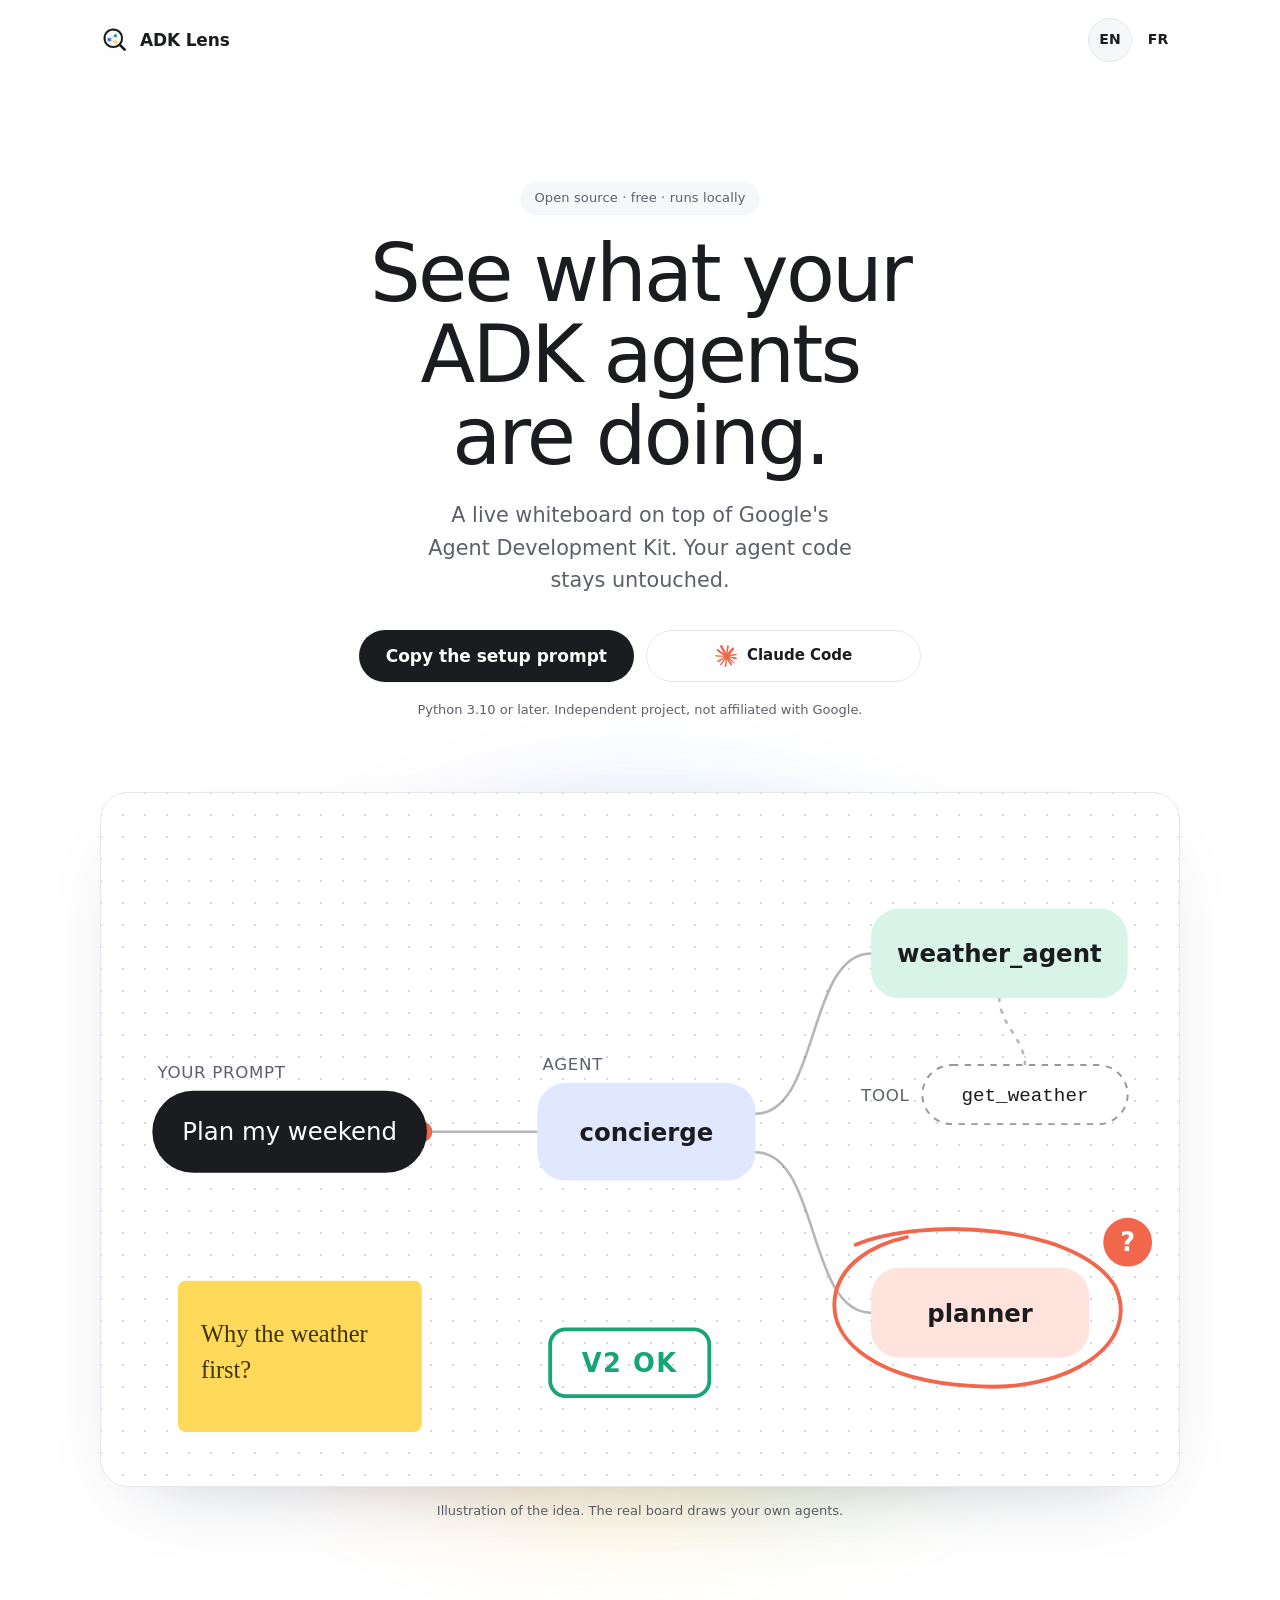
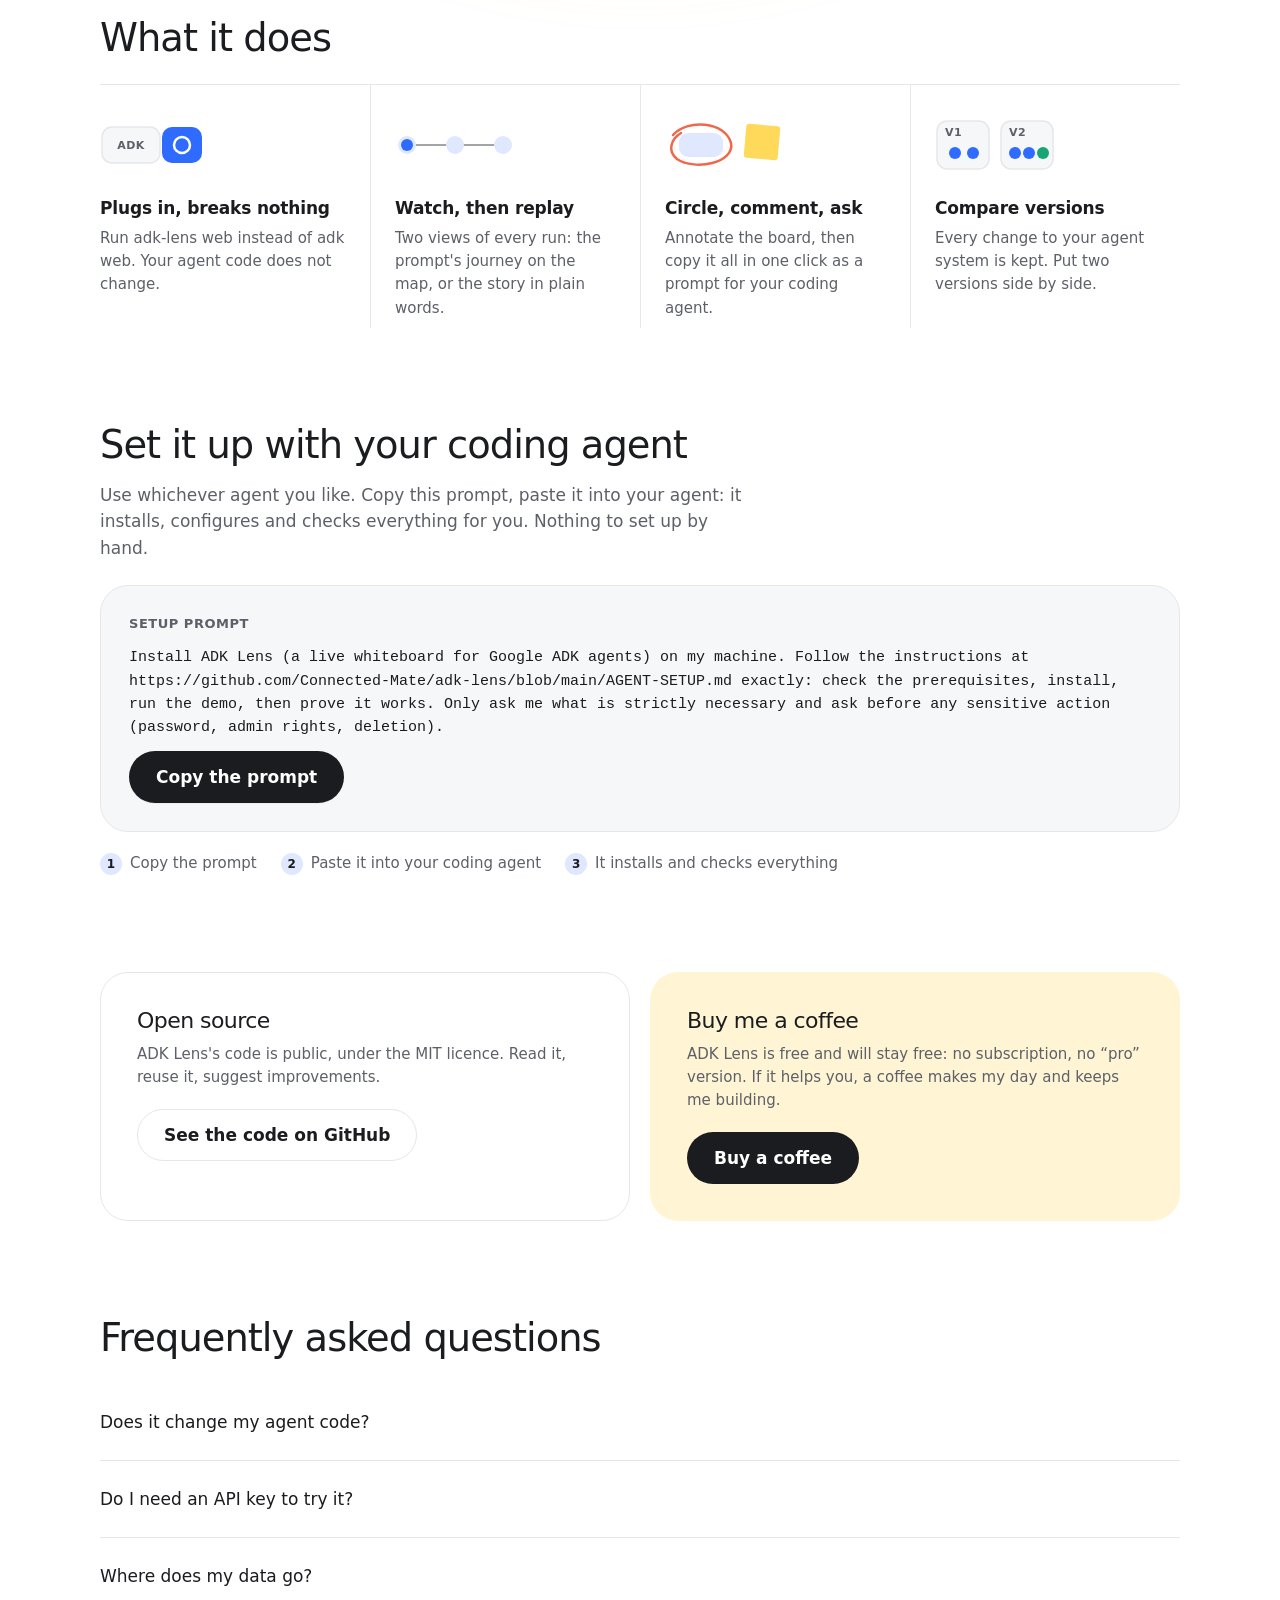
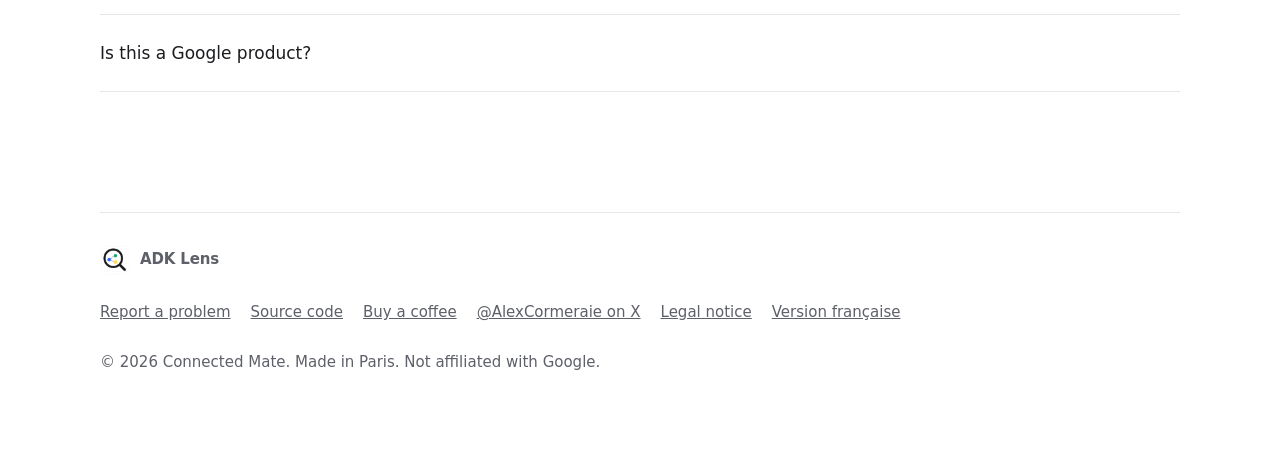
==== docs/index.html @ df06738f "Add public site (EN + FR), agent setup guide and ads kit Co-Authored-By: Claude Fable 5.2 <noreply@a" ====
<!DOCTYPE html>
<html lang="en" class="no-js">
<head>
<meta charset="utf-8">
<meta name="viewport" content="width=device-width, initial-scale=1, viewport-fit=cover">
<title>ADK Lens — A live whiteboard for your ADK agents</title>
<meta name="description" content="ADK Lens shows a live map of your ADK agents, replays every run and turns your board notes into a prompt. Open source, runs locally.">
<meta name="color-scheme" content="light dark">
<link rel="canonical" href="https://connected-mate.github.io/adk-lens/">
<link rel="alternate" hreflang="fr" href="https://connected-mate.github.io/adk-lens/fr/">
<link rel="alternate" hreflang="en" href="https://connected-mate.github.io/adk-lens/">
<link rel="alternate" hreflang="x-default" href="https://connected-mate.github.io/adk-lens/">
<link rel="icon" href="assets/favicon-32.png" sizes="32x32" type="image/png">
<link rel="icon" href="assets/icon-192.png" sizes="192x192" type="image/png">
<link rel="apple-touch-icon" href="assets/apple-touch-icon.png">
<link rel="manifest" href="site.webmanifest">
<meta property="og:type" content="website">
<meta property="og:site_name" content="ADK Lens">
<meta property="og:locale" content="en_US">
<meta property="og:locale:alternate" content="fr_FR">
<meta property="og:url" content="https://connected-mate.github.io/adk-lens/">
<meta property="og:title" content="ADK Lens — A live whiteboard for your ADK agents">
<meta property="og:description" content="ADK Lens shows a live map of your ADK agents, replays every run and turns your board notes into a prompt. Open source, runs locally.">
<meta property="og:image" content="https://connected-mate.github.io/adk-lens/assets/og.jpg">
<meta property="og:image:width" content="1200">
<meta property="og:image:height" content="630">
<meta property="og:image:alt" content="ADK Lens: a live whiteboard for your ADK agents">
<meta name="twitter:card" content="summary_large_image">
<meta name="twitter:title" content="ADK Lens — A live whiteboard for your ADK agents">
<meta name="twitter:description" content="ADK Lens shows a live map of your ADK agents, replays every run and turns your board notes into a prompt. Open source, runs locally.">
<meta name="twitter:image" content="https://connected-mate.github.io/adk-lens/assets/og.jpg">
<link rel="stylesheet" href="style.css">
<link rel="stylesheet" href="lens.css">
<style>@media (prefers-color-scheme: light){:root{--accent:#2f6bff;--accent-ink:#ffffff;--bg:#ffffff;--ink:#1b1c1f}}@media (prefers-color-scheme: dark){:root{--bg:#101216;--ink:#eceef2}}</style>
<script>
document.documentElement.classList.replace('no-js', 'js');
try {
  var pick = localStorage.getItem('adk-lens-lang');
  if (!pick && !/^en/i.test(navigator.language || '')) { pick = 'fr'; localStorage.setItem('adk-lens-lang', pick); }
  if (pick === 'fr') location.replace('fr/' + location.search + location.hash);
} catch (e) {}
</script>
<script type="application/ld+json">
{
  "@context": "https://schema.org",
  "@type": "SoftwareApplication",
  "name": "ADK Lens",
  "applicationCategory": "DeveloperApplication",
  "operatingSystem": "Python 3.10 or later. Independent project, not affiliated with Google.",
  "description": "ADK Lens shows a live map of your ADK agents, replays every run and turns your board notes into a prompt. Open source, runs locally.",
  "url": "https://connected-mate.github.io/adk-lens/",
  "image": "https://connected-mate.github.io/adk-lens/assets/og.jpg",
  "inLanguage": [
    "fr",
    "en"
  ],
  "isAccessibleForFree": true,
  "publisher": {
    "@type": "Organization",
    "name": "Connected Mate",
    "url": "https://connectedmate.com"
  },
  "author": {
    "@type": "Person",
    "name": "Alexandre Cormeraie",
    "url": "https://cormeraie.fr"
  },
  "offers": {
    "@type": "Offer",
    "price": "0",
    "priceCurrency": "EUR"
  },
  "license": "https://spdx.org/licenses/MIT.html",
  "codeRepository": "https://github.com/Connected-Mate/adk-lens"
}
</script>
</head>
<body>
<a class="skip" href="#content">Skip to content</a>
<header class="wrap top">
  <a class="mark" href="./" aria-label="ADK Lens, home"><img src="assets/icon-192.png" alt="" width="30" height="30"><span>ADK Lens</span></a>
  <nav class="langs" aria-label="Language">
    <span aria-current="true">EN</span>
    <a href="fr/" data-lang="fr" data-lang-key="adk-lens-lang" hreflang="fr" lang="fr" aria-label="Version française">FR</a>
  </nav>
</header>
<main id="content">
<section class="wrap hero" aria-labelledby="title">
  <p class="badge">Open source · free · runs locally</p>
  <h1 class="display" id="title">See what your ADK agents are doing.</h1>
  <p class="lede">A live whiteboard on top of Google&#x27;s Agent Development Kit. Your agent code stays untouched.</p>
  <div class="cta"><button class="btn btn--go btn--lg" type="button" data-copy="Install ADK Lens (a live whiteboard for Google ADK agents) on my machine. Follow the instructions at https://github.com/Connected-Mate/adk-lens/blob/main/AGENT-SETUP.md exactly: check the prerequisites, install, run the demo, then prove it works. Only ask me what is strictly necessary and ask before any sensitive action (password, admin rights, deletion)." data-copied="Prompt copied — paste it into your agent">Copy the setup prompt</button><div class="rot"><div class="rot__list" aria-hidden="true"><span class="rot__item"><svg viewBox="0 0 24 24" width="22" height="22" fill="currentColor" aria-hidden="true" focusable="false"><path d="m4.7144 15.9555 4.7174-2.6471.079-.2307-.079-.1275h-.2307l-.7893-.0486-2.6956-.0729-2.3375-.0971-2.2646-.1214-.5707-.1215-.5343-.7042.0546-.3522.4797-.3218.686.0608 1.5179.1032 2.2767.1578 1.6514.0972 2.4468.255h.3886l.0546-.1579-.1336-.0971-.1032-.0972L6.973 9.8356l-2.55-1.6879-1.3356-.9714-.7225-.4918-.3643-.4614-.1578-1.0078.6557-.7225.8803.0607.2246.0607.8925.686 1.9064 1.4754 2.4893 1.8336.3643.3035.1457-.1032.0182-.0728-.164-.2733-1.3539-2.4467-1.445-2.4893-.6435-1.032-.17-.6194c-.0607-.255-.1032-.4674-.1032-.7285L6.287.1335 6.6997 0l.9957.1336.419.3642.6192 1.4147 1.0018 2.2282 1.5543 3.0296.4553.8985.2429.8318.091.255h.1579v-.1457l.1275-1.706.2368-2.0947.2307-2.6957.0789-.7589.3764-.9107.7468-.4918.5828.2793.4797.686-.0668.4433-.2853 1.8517-.5586 2.9021-.3643 1.9429h.2125l.2429-.2429.9835-1.3053 1.6514-2.0643.7286-.8196.85-.9046.5464-.4311h1.0321l.759 1.1293-.34 1.1657-1.0625 1.3478-.8804 1.1414-1.2628 1.7-.7893 1.36.0729.1093.1882-.0183 2.8535-.607 1.5421-.2794 1.8396-.3157.8318.3886.091.3946-.3278.8075-1.967.4857-2.3072.4614-3.4364.8136-.0425.0304.0486.0607 1.5482.1457.6618.0364h1.621l3.0175.2247.7892.522.4736.6376-.079.4857-1.2142.6193-1.6393-.3886-3.825-.9107-1.3113-.3279h-.1822v.1093l1.0929 1.0686 2.0035 1.8092 2.5075 2.3314.1275.5768-.3218.4554-.34-.0486-2.2039-1.6575-.85-.7468-1.9246-1.621h-.1275v.17l.4432.6496 2.3436 3.5214.1214 1.0807-.17.3521-.6071.2125-.6679-.1214-1.3721-1.9246L14.38 17.959l-1.1414-1.9428-.1397.079-.674 7.2552-.3156.3703-.7286.2793-.6071-.4614-.3218-.7468.3218-1.4753.3886-1.9246.3157-1.53.2853-1.9004.17-.6314-.0121-.0425-.1397.0182-1.4328 1.9672-2.1796 2.9446-1.7243 1.8456-.4128.164-.7164-.3704.0667-.6618.4008-.5889 2.386-3.0357 1.4389-1.882.929-1.0868-.0062-.1579h-.0546l-6.3385 4.1164-1.1293.1457-.4857-.4554.0608-.7467.2307-.2429 1.9064-1.3114Z"/></svg>Claude Code</span><span class="rot__item"><svg viewBox="0 0 24 24" width="22" height="22" fill="currentColor" aria-hidden="true" focusable="false"><path d="M22.2819 9.8211a5.9847 5.9847 0 0 0-.5157-4.9108 6.0462 6.0462 0 0 0-6.5098-2.9A6.0651 6.0651 0 0 0 4.9807 4.1818a5.9847 5.9847 0 0 0-3.9977 2.9 6.0462 6.0462 0 0 0 .7427 7.0966 5.98 5.98 0 0 0 .511 4.9107 6.051 6.051 0 0 0 6.5146 2.9001A5.9847 5.9847 0 0 0 13.2599 24a6.0557 6.0557 0 0 0 5.7718-4.2058 5.9894 5.9894 0 0 0 3.9977-2.9001 6.0557 6.0557 0 0 0-.7475-7.0729zm-9.022 12.6081a4.4755 4.4755 0 0 1-2.8764-1.0408l.1419-.0804 4.7783-2.7582a.7948.7948 0 0 0 .3927-.6813v-6.7369l2.02 1.1686a.071.071 0 0 1 .038.052v5.5826a4.504 4.504 0 0 1-4.4945 4.4944zm-9.6607-4.1254a4.4708 4.4708 0 0 1-.5346-3.0137l.142.0852 4.783 2.7582a.7712.7712 0 0 0 .7806 0l5.8428-3.3685v2.3324a.0804.0804 0 0 1-.0332.0615L9.74 19.9502a4.4992 4.4992 0 0 1-6.1408-1.6464zM2.3408 7.8956a4.485 4.485 0 0 1 2.3655-1.9728V11.6a.7664.7664 0 0 0 .3879.6765l5.8144 3.3543-2.0201 1.1685a.0757.0757 0 0 1-.071 0l-4.8303-2.7865A4.504 4.504 0 0 1 2.3408 7.872zm16.5963 3.8558L13.1038 8.364 15.1192 7.2a.0757.0757 0 0 1 .071 0l4.8303 2.7913a4.4944 4.4944 0 0 1-.6765 8.1042v-5.6772a.79.79 0 0 0-.407-.667zm2.0107-3.0231l-.142-.0852-4.7735-2.7818a.7759.7759 0 0 0-.7854 0L9.409 9.2297V6.8974a.0662.0662 0 0 1 .0284-.0615l4.8303-2.7866a4.4992 4.4992 0 0 1 6.6802 4.66zM8.3065 12.863l-2.02-1.1638a.0804.0804 0 0 1-.038-.0567V6.0742a4.4992 4.4992 0 0 1 7.3757-3.4537l-.142.0805L8.704 5.459a.7948.7948 0 0 0-.3927.6813zm1.0976-2.3654l2.602-1.4998 2.6069 1.4998v2.9994l-2.5974 1.4997-2.6067-1.4997Z"/></svg>Codex</span><span class="rot__item"><svg viewBox="0 0 24 24" width="22" height="22" fill="currentColor" aria-hidden="true" focusable="false"><path d="M11.04 19.32Q12 21.51 12 24q0-2.49.93-4.68.96-2.19 2.58-3.81t3.81-2.55Q21.51 12 24 12q-2.49 0-4.68-.93a12.3 12.3 0 0 1-3.81-2.58 12.3 12.3 0 0 1-2.58-3.81Q12 2.49 12 0q0 2.49-.96 4.68-.93 2.19-2.55 3.81a12.3 12.3 0 0 1-3.81 2.58Q2.49 12 0 12q2.49 0 4.68.96 2.19.93 3.81 2.55t2.55 3.81"/></svg>Antigravity · Gemini CLI</span><span class="rot__item"><span class="rot__mono">C</span>Cursor</span><span class="rot__item"><svg viewBox="0 0 24 24" width="22" height="22" fill="currentColor" aria-hidden="true" focusable="false"><path d="M23.922 16.997C23.061 18.492 18.063 22.02 12 22.02 5.937 22.02.939 18.492.078 16.997A.641.641 0 0 1 0 16.741v-2.869a.883.883 0 0 1 .053-.22c.372-.935 1.347-2.292 2.605-2.656.167-.429.414-1.055.644-1.517a10.098 10.098 0 0 1-.052-1.086c0-1.331.282-2.499 1.132-3.368.397-.406.89-.717 1.474-.952C7.255 2.937 9.248 1.98 11.978 1.98c2.731 0 4.767.957 6.166 2.093.584.235 1.077.546 1.474.952.85.869 1.132 2.037 1.132 3.368 0 .368-.014.733-.052 1.086.23.462.477 1.088.644 1.517 1.258.364 2.233 1.721 2.605 2.656a.841.841 0 0 1 .053.22v2.869a.641.641 0 0 1-.078.256Zm-11.75-5.992h-.344a4.359 4.359 0 0 1-.355.508c-.77.947-1.918 1.492-3.508 1.492-1.725 0-2.989-.359-3.782-1.259a2.137 2.137 0 0 1-.085-.104L4 11.746v6.585c1.435.779 4.514 2.179 8 2.179 3.486 0 6.565-1.4 8-2.179v-6.585l-.098-.104s-.033.045-.085.104c-.793.9-2.057 1.259-3.782 1.259-1.59 0-2.738-.545-3.508-1.492a4.359 4.359 0 0 1-.355-.508Zm2.328 3.25c.549 0 1 .451 1 1v2c0 .549-.451 1-1 1-.549 0-1-.451-1-1v-2c0-.549.451-1 1-1Zm-5 0c.549 0 1 .451 1 1v2c0 .549-.451 1-1 1-.549 0-1-.451-1-1v-2c0-.549.451-1 1-1Zm3.313-6.185c.136 1.057.403 1.913.878 2.497.442.544 1.134.938 2.344.938 1.573 0 2.292-.337 2.657-.751.384-.435.558-1.15.558-2.361 0-1.14-.243-1.847-.705-2.319-.477-.488-1.319-.862-2.824-1.025-1.487-.161-2.192.138-2.533.529-.269.307-.437.808-.438 1.578v.021c0 .265.021.562.063.893Zm-1.626 0c.042-.331.063-.628.063-.894v-.02c-.001-.77-.169-1.271-.438-1.578-.341-.391-1.046-.69-2.533-.529-1.505.163-2.347.537-2.824 1.025-.462.472-.705 1.179-.705 2.319 0 1.211.175 1.926.558 2.361.365.414 1.084.751 2.657.751 1.21 0 1.902-.394 2.344-.938.475-.584.742-1.44.878-2.497Z"/></svg>GitHub Copilot</span><span class="rot__item"><svg viewBox="0 0 24 24" width="22" height="22" fill="currentColor" aria-hidden="true" focusable="false"><path d="M23.55 5.067c-1.2038-.002-2.1806.973-2.1806 2.1765v4.8676c0 .972-.8035 1.7594-1.7597 1.7594-.568 0-1.1352-.286-1.4718-.7659l-4.9713-7.1003c-.4125-.5896-1.0837-.941-1.8103-.941-1.1334 0-2.1533.9635-2.1533 2.153v4.8957c0 .972-.7969 1.7594-1.7596 1.7594-.57 0-1.1363-.286-1.4728-.7658L.4076 5.1598C.2822 4.9798 0 5.0688 0 5.2882v4.2452c0 .2147.0656.4228.1884.599l5.4748 7.8183c.3234.462.8006.8052 1.3509.9298 1.3771.313 2.6446-.747 2.6446-2.0977v-4.893c0-.972.7875-1.7593 1.7596-1.7593h.003a1.798 1.798 0 0 1 1.4718.7658l4.9723 7.0994c.4135.5905 1.05.941 1.8093.941 1.1587 0 2.1515-.9645 2.1515-2.153v-4.8948c0-.972.7875-1.7594 1.7596-1.7594h.194a.22.22 0 0 0 .2204-.2202v-4.622a.22.22 0 0 0-.2203-.2203Z"/></svg>Windsurf</span><span class="rot__item"><span class="rot__mono">+</span>any agent</span><span class="rot__item rot__item--dup"><svg viewBox="0 0 24 24" width="22" height="22" fill="currentColor" aria-hidden="true" focusable="false"><path d="m4.7144 15.9555 4.7174-2.6471.079-.2307-.079-.1275h-.2307l-.7893-.0486-2.6956-.0729-2.3375-.0971-2.2646-.1214-.5707-.1215-.5343-.7042.0546-.3522.4797-.3218.686.0608 1.5179.1032 2.2767.1578 1.6514.0972 2.4468.255h.3886l.0546-.1579-.1336-.0971-.1032-.0972L6.973 9.8356l-2.55-1.6879-1.3356-.9714-.7225-.4918-.3643-.4614-.1578-1.0078.6557-.7225.8803.0607.2246.0607.8925.686 1.9064 1.4754 2.4893 1.8336.3643.3035.1457-.1032.0182-.0728-.164-.2733-1.3539-2.4467-1.445-2.4893-.6435-1.032-.17-.6194c-.0607-.255-.1032-.4674-.1032-.7285L6.287.1335 6.6997 0l.9957.1336.419.3642.6192 1.4147 1.0018 2.2282 1.5543 3.0296.4553.8985.2429.8318.091.255h.1579v-.1457l.1275-1.706.2368-2.0947.2307-2.6957.0789-.7589.3764-.9107.7468-.4918.5828.2793.4797.686-.0668.4433-.2853 1.8517-.5586 2.9021-.3643 1.9429h.2125l.2429-.2429.9835-1.3053 1.6514-2.0643.7286-.8196.85-.9046.5464-.4311h1.0321l.759 1.1293-.34 1.1657-1.0625 1.3478-.8804 1.1414-1.2628 1.7-.7893 1.36.0729.1093.1882-.0183 2.8535-.607 1.5421-.2794 1.8396-.3157.8318.3886.091.3946-.3278.8075-1.967.4857-2.3072.4614-3.4364.8136-.0425.0304.0486.0607 1.5482.1457.6618.0364h1.621l3.0175.2247.7892.522.4736.6376-.079.4857-1.2142.6193-1.6393-.3886-3.825-.9107-1.3113-.3279h-.1822v.1093l1.0929 1.0686 2.0035 1.8092 2.5075 2.3314.1275.5768-.3218.4554-.34-.0486-2.2039-1.6575-.85-.7468-1.9246-1.621h-.1275v.17l.4432.6496 2.3436 3.5214.1214 1.0807-.17.3521-.6071.2125-.6679-.1214-1.3721-1.9246L14.38 17.959l-1.1414-1.9428-.1397.079-.674 7.2552-.3156.3703-.7286.2793-.6071-.4614-.3218-.7468.3218-1.4753.3886-1.9246.3157-1.53.2853-1.9004.17-.6314-.0121-.0425-.1397.0182-1.4328 1.9672-2.1796 2.9446-1.7243 1.8456-.4128.164-.7164-.3704.0667-.6618.4008-.5889 2.386-3.0357 1.4389-1.882.929-1.0868-.0062-.1579h-.0546l-6.3385 4.1164-1.1293.1457-.4857-.4554.0608-.7467.2307-.2429 1.9064-1.3114Z"/></svg>Claude Code</span></div><span class="sr-only">Works with Claude Code, Codex, Antigravity and Gemini CLI, Cursor, GitHub Copilot, Windsurf, or any coding agent.</span></div></div>
  <p class="fine">Python 3.10 or later. Independent project, not affiliated with Google.</p>
  <p class="fine" data-download-note hidden></p>
  <figure class="board"><div class="board__frame"><svg viewBox="0 0 840 540" role="img" aria-label="Illustration: a whiteboard where a prompt travels from one agent to the next, with a sticky note, a circled agent and a version stamp.">
  <path class="b-line" d="M250 264 L340 264"/>
  <path class="b-line" d="M510 250 C560 250 550 125 600 125"/>
  <path class="b-line" d="M510 280 C560 280 550 405 600 405"/>
  <path class="b-line" d="M700 160 C700 180 720 192 720 212" stroke-dasharray="2 7"/>
  <circle class="b-dot b-dot--a" r="8"/>
  <circle class="b-dot b-dot--b" r="8"/>
  <text class="b-sub" x="44" y="222">YOUR PROMPT</text>
  <g class="b-node b-prompt"><rect x="40" y="232" width="214" height="64" rx="32"/><text x="147" y="270" text-anchor="middle">Plan my weekend</text></g>
  <text class="b-sub" x="344" y="216">AGENT</text>
  <g class="b-node b-blue"><rect x="340" y="226" width="170" height="76" rx="22"/><rect class="b-ring b-ring--1" x="334" y="220" width="182" height="88" rx="27"/><text x="425" y="271" text-anchor="middle">concierge</text></g>
  <g class="b-node b-green"><rect x="600" y="90" width="200" height="70" rx="22"/><rect class="b-ring b-ring--2" x="594" y="84" width="212" height="82" rx="27"/><text x="700" y="132" text-anchor="middle">weather_agent</text></g>
  <g class="b-node b-tool"><rect x="640" y="212" width="160" height="46" rx="23"/><text x="720" y="240" text-anchor="middle">get_weather</text></g>
  <text class="b-sub" x="630" y="240" text-anchor="end">TOOL</text>
  <g class="b-node b-coral"><rect x="600" y="370" width="170" height="70" rx="22"/><rect class="b-ring b-ring--3" x="594" y="364" width="182" height="82" rx="27"/><text x="685" y="412" text-anchor="middle">planner</text></g>
  <path class="b-circle" d="M588 352 C640 330 760 336 790 384 C812 430 752 468 678 462 C610 458 566 430 572 392 C576 368 600 352 628 346"/>
  <g class="b-q"><circle cx="800" cy="350" r="19"/><text x="800" y="357" text-anchor="middle">?</text></g>
  <g class="b-sticky"><rect x="60" y="380" width="190" height="118" rx="6"/><text x="78" y="428">Why the weather</text><text x="78" y="456">first?</text></g>
  <g class="b-stamp"><rect x="350" y="418" width="124" height="52" rx="12"/><text x="412" y="451" text-anchor="middle">V2 OK</text></g>
</svg></div><figcaption>Illustration of the idea. The real board draws your own agents.</figcaption></figure>
</section>
<section class="wrap section" id="features" data-reveal aria-labelledby="features-title">
  <h2 class="h2" id="features-title">What it does</h2>
  <ul class="features" role="list">
    <li class="feature"><svg viewBox="0 0 120 64" aria-hidden="true"><rect class="m-paper" x="2" y="14" width="58" height="36" rx="10"/><text class="m-txt" x="31" y="36" text-anchor="middle">ADK</text><g class="m-plug"><rect class="m-blue" x="62" y="14" width="40" height="36" rx="10"/><circle cx="82" cy="32" r="8" fill="none" stroke="#fff" stroke-width="2.5"/></g></svg><h3>Plugs in, breaks nothing</h3><p>Run adk-lens web instead of adk web. Your agent code does not change.</p></li>
    <li class="feature"><svg viewBox="0 0 120 64" aria-hidden="true"><path class="m-stroke" d="M12 32 H108"/><circle class="m-soft" cx="12" cy="32" r="9"/><circle class="m-soft" cx="60" cy="32" r="9"/><circle class="m-soft" cx="108" cy="32" r="9"/><circle class="m-blue m-run" cx="12" cy="32" r="6"/></svg><h3>Watch, then replay</h3><p>Two views of every run: the prompt&#x27;s journey on the map, or the story in plain words.</p></li>
    <li class="feature"><svg viewBox="0 0 120 64" aria-hidden="true"><rect class="m-soft" x="14" y="20" width="44" height="24" rx="9"/><path class="m-draw" d="M8 22 C22 6 60 8 66 30 C70 50 30 58 12 46 C2 38 6 26 16 20"/><rect class="m-yellow" x="80" y="12" width="34" height="34" rx="3" transform="rotate(5 97 29)"/></svg><h3>Circle, comment, ask</h3><p>Annotate the board, then copy it all in one click as a prompt for your coding agent.</p></li>
    <li class="feature"><svg viewBox="0 0 120 64" aria-hidden="true"><rect class="m-paper" x="2" y="8" width="52" height="48" rx="10"/><rect class="m-paper" x="66" y="8" width="52" height="48" rx="10"/><text class="m-txt" x="10" y="23">V1</text><text class="m-txt" x="74" y="23">V2</text><circle class="m-blue" cx="20" cy="40" r="6"/><circle class="m-blue" cx="38" cy="40" r="6"/><circle class="m-blue" cx="80" cy="40" r="6"/><circle class="m-blue" cx="94" cy="40" r="6"/><circle class="m-green m-blink" cx="108" cy="40" r="6"/></svg><h3>Compare versions</h3><p>Every change to your agent system is kept. Put two versions side by side.</p></li>
  </ul>
</section>
<section class="wrap section" id="shots" data-shots hidden aria-labelledby="shots-title">
  <h2 class="h2" id="shots-title">The real thing</h2>
  <div class="shots">
    <figure class="shot" data-shot="assets/shot-map.png" data-alt="ADK Lens screenshot: the map of agents and tools." hidden><figcaption>The map of your agents and tools.</figcaption></figure>
    <figure class="shot" data-shot="assets/shot-linear.png" data-alt="ADK Lens screenshot: the Linear view of a run." hidden><figcaption>A run, told in plain words.</figcaption></figure>
    <figure class="shot" data-shot="assets/shot-notes.png" data-alt="ADK Lens screenshot: notes on the board." hidden><figcaption>Your notes, ready to copy as a prompt.</figcaption></figure>
  </div>
</section>
<section class="wrap section agent-setup" id="agent" aria-labelledby="agent-title" data-reveal>
  <h2 class="h2" id="agent-title">Set it up with your coding agent</h2>
  <p class="section__lede">Use whichever agent you like. Copy this prompt, paste it into your agent: it installs, configures and checks everything for you. Nothing to set up by hand.</p>
  <ul class="agents" role="list"><li class="agent"><svg viewBox="0 0 24 24" width="22" height="22" fill="currentColor" aria-hidden="true" focusable="false"><path d="m4.7144 15.9555 4.7174-2.6471.079-.2307-.079-.1275h-.2307l-.7893-.0486-2.6956-.0729-2.3375-.0971-2.2646-.1214-.5707-.1215-.5343-.7042.0546-.3522.4797-.3218.686.0608 1.5179.1032 2.2767.1578 1.6514.0972 2.4468.255h.3886l.0546-.1579-.1336-.0971-.1032-.0972L6.973 9.8356l-2.55-1.6879-1.3356-.9714-.7225-.4918-.3643-.4614-.1578-1.0078.6557-.7225.8803.0607.2246.0607.8925.686 1.9064 1.4754 2.4893 1.8336.3643.3035.1457-.1032.0182-.0728-.164-.2733-1.3539-2.4467-1.445-2.4893-.6435-1.032-.17-.6194c-.0607-.255-.1032-.4674-.1032-.7285L6.287.1335 6.6997 0l.9957.1336.419.3642.6192 1.4147 1.0018 2.2282 1.5543 3.0296.4553.8985.2429.8318.091.255h.1579v-.1457l.1275-1.706.2368-2.0947.2307-2.6957.0789-.7589.3764-.9107.7468-.4918.5828.2793.4797.686-.0668.4433-.2853 1.8517-.5586 2.9021-.3643 1.9429h.2125l.2429-.2429.9835-1.3053 1.6514-2.0643.7286-.8196.85-.9046.5464-.4311h1.0321l.759 1.1293-.34 1.1657-1.0625 1.3478-.8804 1.1414-1.2628 1.7-.7893 1.36.0729.1093.1882-.0183 2.8535-.607 1.5421-.2794 1.8396-.3157.8318.3886.091.3946-.3278.8075-1.967.4857-2.3072.4614-3.4364.8136-.0425.0304.0486.0607 1.5482.1457.6618.0364h1.621l3.0175.2247.7892.522.4736.6376-.079.4857-1.2142.6193-1.6393-.3886-3.825-.9107-1.3113-.3279h-.1822v.1093l1.0929 1.0686 2.0035 1.8092 2.5075 2.3314.1275.5768-.3218.4554-.34-.0486-2.2039-1.6575-.85-.7468-1.9246-1.621h-.1275v.17l.4432.6496 2.3436 3.5214.1214 1.0807-.17.3521-.6071.2125-.6679-.1214-1.3721-1.9246L14.38 17.959l-1.1414-1.9428-.1397.079-.674 7.2552-.3156.3703-.7286.2793-.6071-.4614-.3218-.7468.3218-1.4753.3886-1.9246.3157-1.53.2853-1.9004.17-.6314-.0121-.0425-.1397.0182-1.4328 1.9672-2.1796 2.9446-1.7243 1.8456-.4128.164-.7164-.3704.0667-.6618.4008-.5889 2.386-3.0357 1.4389-1.882.929-1.0868-.0062-.1579h-.0546l-6.3385 4.1164-1.1293.1457-.4857-.4554.0608-.7467.2307-.2429 1.9064-1.3114Z"/></svg><span>Claude Code</span></li><li class="agent"><svg viewBox="0 0 24 24" width="22" height="22" fill="currentColor" aria-hidden="true" focusable="false"><path d="M22.2819 9.8211a5.9847 5.9847 0 0 0-.5157-4.9108 6.0462 6.0462 0 0 0-6.5098-2.9A6.0651 6.0651 0 0 0 4.9807 4.1818a5.9847 5.9847 0 0 0-3.9977 2.9 6.0462 6.0462 0 0 0 .7427 7.0966 5.98 5.98 0 0 0 .511 4.9107 6.051 6.051 0 0 0 6.5146 2.9001A5.9847 5.9847 0 0 0 13.2599 24a6.0557 6.0557 0 0 0 5.7718-4.2058 5.9894 5.9894 0 0 0 3.9977-2.9001 6.0557 6.0557 0 0 0-.7475-7.0729zm-9.022 12.6081a4.4755 4.4755 0 0 1-2.8764-1.0408l.1419-.0804 4.7783-2.7582a.7948.7948 0 0 0 .3927-.6813v-6.7369l2.02 1.1686a.071.071 0 0 1 .038.052v5.5826a4.504 4.504 0 0 1-4.4945 4.4944zm-9.6607-4.1254a4.4708 4.4708 0 0 1-.5346-3.0137l.142.0852 4.783 2.7582a.7712.7712 0 0 0 .7806 0l5.8428-3.3685v2.3324a.0804.0804 0 0 1-.0332.0615L9.74 19.9502a4.4992 4.4992 0 0 1-6.1408-1.6464zM2.3408 7.8956a4.485 4.485 0 0 1 2.3655-1.9728V11.6a.7664.7664 0 0 0 .3879.6765l5.8144 3.3543-2.0201 1.1685a.0757.0757 0 0 1-.071 0l-4.8303-2.7865A4.504 4.504 0 0 1 2.3408 7.872zm16.5963 3.8558L13.1038 8.364 15.1192 7.2a.0757.0757 0 0 1 .071 0l4.8303 2.7913a4.4944 4.4944 0 0 1-.6765 8.1042v-5.6772a.79.79 0 0 0-.407-.667zm2.0107-3.0231l-.142-.0852-4.7735-2.7818a.7759.7759 0 0 0-.7854 0L9.409 9.2297V6.8974a.0662.0662 0 0 1 .0284-.0615l4.8303-2.7866a4.4992 4.4992 0 0 1 6.6802 4.66zM8.3065 12.863l-2.02-1.1638a.0804.0804 0 0 1-.038-.0567V6.0742a4.4992 4.4992 0 0 1 7.3757-3.4537l-.142.0805L8.704 5.459a.7948.7948 0 0 0-.3927.6813zm1.0976-2.3654l2.602-1.4998 2.6069 1.4998v2.9994l-2.5974 1.4997-2.6067-1.4997Z"/></svg><span>Codex</span></li><li class="agent"><span class="agent__mono" aria-hidden="true">C</span><span>Cursor</span></li><li class="agent"><svg viewBox="0 0 24 24" width="22" height="22" fill="currentColor" aria-hidden="true" focusable="false"><path d="M11.04 19.32Q12 21.51 12 24q0-2.49.93-4.68.96-2.19 2.58-3.81t3.81-2.55Q21.51 12 24 12q-2.49 0-4.68-.93a12.3 12.3 0 0 1-3.81-2.58 12.3 12.3 0 0 1-2.58-3.81Q12 2.49 12 0q0 2.49-.96 4.68-.93 2.19-2.55 3.81a12.3 12.3 0 0 1-3.81 2.58Q2.49 12 0 12q2.49 0 4.68.96 2.19.93 3.81 2.55t2.55 3.81"/></svg><span>Gemini CLI</span></li><li class="agent"><svg viewBox="0 0 24 24" width="22" height="22" fill="currentColor" aria-hidden="true" focusable="false"><path d="M23.922 16.997C23.061 18.492 18.063 22.02 12 22.02 5.937 22.02.939 18.492.078 16.997A.641.641 0 0 1 0 16.741v-2.869a.883.883 0 0 1 .053-.22c.372-.935 1.347-2.292 2.605-2.656.167-.429.414-1.055.644-1.517a10.098 10.098 0 0 1-.052-1.086c0-1.331.282-2.499 1.132-3.368.397-.406.89-.717 1.474-.952C7.255 2.937 9.248 1.98 11.978 1.98c2.731 0 4.767.957 6.166 2.093.584.235 1.077.546 1.474.952.85.869 1.132 2.037 1.132 3.368 0 .368-.014.733-.052 1.086.23.462.477 1.088.644 1.517 1.258.364 2.233 1.721 2.605 2.656a.841.841 0 0 1 .053.22v2.869a.641.641 0 0 1-.078.256Zm-11.75-5.992h-.344a4.359 4.359 0 0 1-.355.508c-.77.947-1.918 1.492-3.508 1.492-1.725 0-2.989-.359-3.782-1.259a2.137 2.137 0 0 1-.085-.104L4 11.746v6.585c1.435.779 4.514 2.179 8 2.179 3.486 0 6.565-1.4 8-2.179v-6.585l-.098-.104s-.033.045-.085.104c-.793.9-2.057 1.259-3.782 1.259-1.59 0-2.738-.545-3.508-1.492a4.359 4.359 0 0 1-.355-.508Zm2.328 3.25c.549 0 1 .451 1 1v2c0 .549-.451 1-1 1-.549 0-1-.451-1-1v-2c0-.549.451-1 1-1Zm-5 0c.549 0 1 .451 1 1v2c0 .549-.451 1-1 1-.549 0-1-.451-1-1v-2c0-.549.451-1 1-1Zm3.313-6.185c.136 1.057.403 1.913.878 2.497.442.544 1.134.938 2.344.938 1.573 0 2.292-.337 2.657-.751.384-.435.558-1.15.558-2.361 0-1.14-.243-1.847-.705-2.319-.477-.488-1.319-.862-2.824-1.025-1.487-.161-2.192.138-2.533.529-.269.307-.437.808-.438 1.578v.021c0 .265.021.562.063.893Zm-1.626 0c.042-.331.063-.628.063-.894v-.02c-.001-.77-.169-1.271-.438-1.578-.341-.391-1.046-.69-2.533-.529-1.505.163-2.347.537-2.824 1.025-.462.472-.705 1.179-.705 2.319 0 1.211.175 1.926.558 2.361.365.414 1.084.751 2.657.751 1.21 0 1.902-.394 2.344-.938.475-.584.742-1.44.878-2.497Z"/></svg><span>GitHub Copilot</span></li><li class="agent"><svg viewBox="0 0 24 24" width="22" height="22" fill="currentColor" aria-hidden="true" focusable="false"><path d="M23.55 5.067c-1.2038-.002-2.1806.973-2.1806 2.1765v4.8676c0 .972-.8035 1.7594-1.7597 1.7594-.568 0-1.1352-.286-1.4718-.7659l-4.9713-7.1003c-.4125-.5896-1.0837-.941-1.8103-.941-1.1334 0-2.1533.9635-2.1533 2.153v4.8957c0 .972-.7969 1.7594-1.7596 1.7594-.57 0-1.1363-.286-1.4728-.7658L.4076 5.1598C.2822 4.9798 0 5.0688 0 5.2882v4.2452c0 .2147.0656.4228.1884.599l5.4748 7.8183c.3234.462.8006.8052 1.3509.9298 1.3771.313 2.6446-.747 2.6446-2.0977v-4.893c0-.972.7875-1.7593 1.7596-1.7593h.003a1.798 1.798 0 0 1 1.4718.7658l4.9723 7.0994c.4135.5905 1.05.941 1.8093.941 1.1587 0 2.1515-.9645 2.1515-2.153v-4.8948c0-.972.7875-1.7594 1.7596-1.7594h.194a.22.22 0 0 0 .2204-.2202v-4.622a.22.22 0 0 0-.2203-.2203Z"/></svg><span>Windsurf</span></li><li class="agent agent--any"><span>or any agent</span></li></ul>
  <div class="prompt">
    <p class="prompt__label" id="prompt-label">Setup prompt</p>
    <pre class="prompt__box" aria-labelledby="prompt-label" tabindex="0"><code>Install ADK Lens (a live whiteboard for Google ADK agents) on my machine. Follow the instructions at https://github.com/Connected-Mate/adk-lens/blob/main/AGENT-SETUP.md exactly: check the prerequisites, install, run the demo, then prove it works. Only ask me what is strictly necessary and ask before any sensitive action (password, admin rights, deletion).</code></pre>
    <button class="btn btn--go btn--lg" type="button" data-copy="Install ADK Lens (a live whiteboard for Google ADK agents) on my machine. Follow the instructions at https://github.com/Connected-Mate/adk-lens/blob/main/AGENT-SETUP.md exactly: check the prerequisites, install, run the demo, then prove it works. Only ask me what is strictly necessary and ask before any sensitive action (password, admin rights, deletion)." data-copied="Prompt copied — paste it into your agent">Copy the prompt</button>
  </div>
  <ol class="agent-steps"><li>Copy the prompt</li><li>Paste it into your coding agent</li><li>It installs and checks everything</li></ol>
</section>
<div class="wrap duo">
<section class="wrap section panel" id="source" aria-labelledby="source-title">
  <h2 class="h2" id="source-title">Open source</h2>
  <p>ADK Lens's code is public, under the MIT licence. Read it, reuse it, suggest improvements.</p>
  <a class="btn btn--ghost btn--lg" href="https://github.com/Connected-Mate/adk-lens" rel="noopener">See the code on GitHub</a>
</section>
<section class="wrap section coffee" data-reveal id="coffee" aria-labelledby="coffee-title">
  <div class="coffee__panel">
    <svg class="coffee__icon" viewBox="0 0 24 24" width="40" height="40" fill="none" stroke="currentColor" stroke-width="1.8" stroke-linecap="round" stroke-linejoin="round" aria-hidden="true"><path d="M4 9h12v5a5 5 0 0 1-5 5H9a5 5 0 0 1-5-5V9Z"/><path d="M16 11h1.5a2.5 2.5 0 0 1 0 5H16"/><path d="M8 3c0 1.5 1 1.5 1 3M12 3c0 1.5 1 1.5 1 3"/></svg>
    <div>
      <h2 class="h2" id="coffee-title">Buy me a coffee</h2>
      <p>ADK Lens is free and will stay free: no subscription, no “pro” version. If it helps you, a coffee makes my day and keeps me building.</p>
      <a class="btn btn--paper btn--lg" href="https://revolut.me/alexcormeraie" rel="noopener" data-coffee>Buy a coffee</a>
    </div>
  </div>
</section>
</div>
<section class="wrap section" id="faq" data-reveal aria-labelledby="faq-title">
  <h2 class="h2" id="faq-title">Frequently asked questions</h2>
    <details class="qa"><summary>Does it change my agent code?</summary><p>No. ADK Lens sits on top of ADK. Remove it with adk-lens off, then pip uninstall adk-lens.</p></details>
    <details class="qa"><summary>Do I need an API key to try it?</summary><p>No. adk-lens demo runs with a fake model, no key needed.</p></details>
    <details class="qa"><summary>Where does my data go?</summary><p>Nowhere: the board runs on your machine, at 127.0.0.1:4790. This site has no cookies and no trackers.</p></details>
    <details class="qa"><summary>Is this a Google product?</summary><p>No. It is an independent project under the MIT licence. “ADK” only names the tool it works with.</p></details>
</section>
</main>
<footer class="wrap foot">
  <a class="mark" href="./"><img src="assets/icon-192.png" alt="" width="30" height="30" loading="lazy"><span>ADK Lens</span></a>
  <nav aria-label="Useful links"><a href="https://github.com/Connected-Mate/adk-lens/issues">Report a problem</a><a href="https://github.com/Connected-Mate/adk-lens" rel="noopener">Source code</a><a href="https://revolut.me/alexcormeraie" rel="noopener">Buy a coffee</a><a href="https://x.com/AlexCormeraie" rel="noopener">@AlexCormeraie on X</a><a href="https://connectedmate.com/en/legal/">Legal notice</a><a href="fr/" data-lang="fr" data-lang-key="adk-lens-lang" hreflang="fr" lang="fr">Version française</a></nav>
  <p>© 2026 Connected Mate. Made in Paris. Not affiliated with Google.</p>
</footer>
<nav class="capsule" aria-label="Quick navigation">
  <a href="#features">Features</a>
  <a href="#faq">Questions</a>
  <a class="btn btn--go" href="#agent">Set up</a>
</nav>
<script src="site.js" defer></script>
<script src="lens.js" defer></script>
</body>
</html>
---- docs/style.css ----
/* Connected Mate project site — skeleton styles.
   Tokens are overridden per project by the <style> block generated from project.json "theme".
   Restyle freely after /impeccable + /design-tokens; keep the accessibility rules at the bottom. */

:root {
  --bg: #fbfaf7;
  --ink: #16161a;
  --muted: #5c5b58;
  --line: #e4e1da;
  --card: #ffffff;
  --accent: #1b2b5e;
  --accent-ink: #ffffff;
  --paper: #f3eee3;
  --radius: 18px;
  --wrap: 1120px;
  --font: ui-rounded, "SF Pro Rounded", system-ui, -apple-system, "Segoe UI", Roboto, sans-serif;
  --font-display: ui-serif, "New York", Georgia, "Times New Roman", serif;
  color-scheme: light dark;
}
@media (prefers-color-scheme: dark) {
  :root {
    --bg: #0f1220;
    --ink: #eef0f6;
    --muted: #a7abb8;
    --line: #262b3d;
    --card: #161a2b;
    --accent: #cfeefc;
    --accent-ink: #0f1220;
    --paper: #1d2236;
  }
}

*, *::before, *::after { box-sizing: border-box; }
html { -webkit-text-size-adjust: 100%; scroll-behavior: smooth; }
body {
  margin: 0;
  background: var(--bg);
  color: var(--ink);
  font: 400 1.0625rem/1.6 var(--font);
  text-rendering: optimizeLegibility;
  overflow-wrap: break-word;
}
img, video { max-width: 100%; height: auto; display: block; }
a { color: inherit; }

.wrap { width: min(var(--wrap), 100% - 32px); margin-inline: auto; }
.skip { position: absolute; left: 16px; top: -60px; padding: 10px 14px; background: var(--ink); color: var(--bg); border-radius: 10px; z-index: 20; }
.skip:focus { top: 12px; }
.sr-only { position: absolute; width: 1px; height: 1px; overflow: hidden; clip: rect(0 0 0 0); white-space: nowrap; }

/* header */
.top { display: flex; align-items: center; justify-content: space-between; gap: 16px; padding-block: 20px; }
.mark { display: inline-flex; align-items: center; gap: 10px; font-weight: 650; text-decoration: none; }
.mark img { border-radius: 8px; }
.langs { display: flex; gap: 4px; font-size: .875rem; font-weight: 600; }
.langs > * { padding: 6px 10px; border-radius: 999px; text-decoration: none; min-width: 44px; min-height: 44px; display: inline-grid; place-items: center; }
.langs [aria-current] { background: var(--ink); color: var(--bg); }
.langs a:hover { background: var(--line); }

/* hero */
.hero { padding-block: clamp(32px, 7vw, 88px) 24px; text-align: center; }
.badge { display: inline-block; margin: 0 0 18px; padding: 6px 14px; border: 1px solid var(--line); border-radius: 999px; font-size: .875rem; color: var(--muted); }
.display { font-family: var(--font-display); font-weight: 600; font-size: clamp(2.2rem, 6.4vw, 4.4rem); line-height: 1.04; letter-spacing: -.02em; margin: 0 auto 18px; max-width: 16ch; text-wrap: balance; }
.lede { font-size: clamp(1.05rem, 2.2vw, 1.3rem); color: var(--muted); max-width: 46ch; margin: 0 auto 28px; text-wrap: pretty; }
.cta { display: flex; flex-wrap: wrap; justify-content: center; gap: 12px; }
.fine { font-size: .875rem; color: var(--muted); margin: 14px 0 0; }
.hero__visual { margin: clamp(32px, 6vw, 64px) auto 0; border-radius: calc(var(--radius) + 6px); overflow: hidden; box-shadow: 0 30px 80px -30px rgb(0 0 0 / .35); border: 1px solid var(--line); }
.hero__visual img { width: 100%; }

/* buttons */
.btn { display: inline-flex; align-items: center; justify-content: center; gap: 8px; min-height: 44px; padding: 10px 20px; border-radius: 999px; font: 600 1rem/1.2 var(--font); text-decoration: none; border: 1px solid transparent; cursor: pointer; transition: transform .16s cubic-bezier(.23, 1, .32, 1), background-color .2s; }
.btn:active { transform: scale(.97); }
.btn--lg { min-height: 52px; padding: 14px 26px; font-size: 1.0625rem; }
.btn--go { background: var(--accent); color: var(--accent-ink); }
.btn--ghost { border-color: var(--line); background: transparent; color: var(--ink); }
.btn--paper { background: var(--ink); color: var(--bg); }
.btn.is-soon { background: var(--line); color: var(--ink); }

/* sections */
.section { padding-block: clamp(48px, 8vw, 96px) 0; }
.h2 { font-family: var(--font-display); font-weight: 600; font-size: clamp(1.7rem, 3.6vw, 2.5rem); line-height: 1.1; letter-spacing: -.015em; margin: 0 0 24px; text-wrap: balance; }
.features { list-style: none; padding: 0; margin: 0; display: grid; gap: 28px 32px; grid-template-columns: repeat(auto-fit, minmax(240px, 1fr)); }
.feature h3 { margin: 0 0 6px; font-size: 1.125rem; }
.feature p { margin: 0; color: var(--muted); }
.shots { display: grid; gap: 20px; grid-template-columns: repeat(auto-fit, minmax(min(100%, 420px), 1fr)); }
.shot { margin: 0; }
.shot img { border-radius: var(--radius); border: 1px solid var(--line); }
.shot figcaption { margin-top: 10px; font-size: .9375rem; color: var(--muted); }
.video__frame { border-radius: var(--radius); overflow: hidden; border: 1px solid var(--line); }
.video__frame video { width: 100%; }
.video__text { margin-top: 14px; color: var(--muted); }
.steps { counter-reset: s; list-style: none; padding: 0; margin: 0; display: grid; gap: 14px; grid-template-columns: repeat(auto-fit, minmax(200px, 1fr)); }
.steps li { counter-increment: s; padding: 18px 20px; border: 1px solid var(--line); border-radius: var(--radius); font-weight: 600; }
.steps li::before { content: counter(s); display: grid; place-items: center; width: 30px; height: 30px; margin-bottom: 10px; border-radius: 50%; background: var(--accent); color: var(--accent-ink); font-size: .875rem; }
.panel p { max-width: 60ch; color: var(--muted); margin: 0 0 20px; }
.coffee__panel { display: flex; gap: 20px; align-items: flex-start; padding: clamp(24px, 4vw, 40px); border-radius: calc(var(--radius) + 6px); background: var(--paper); }
.coffee__panel p { margin: 0 0 20px; max-width: 56ch; }
.coffee__icon { flex: none; }
.qa { border-bottom: 1px solid var(--line); padding-block: 16px; }
.qa summary { cursor: pointer; font-weight: 600; min-height: 44px; display: flex; align-items: center; }
.qa p { margin: 8px 0 0; color: var(--muted); max-width: 70ch; }
.cmd { display: flex; flex-wrap: wrap; align-items: center; justify-content: center; gap: 10px; }
.cmd code { padding: 12px 16px; border-radius: 12px; background: var(--paper); font: .9375rem/1.4 ui-monospace, "SF Mono", Menlo, monospace; overflow-x: auto; max-width: 100%; }

/* footer */
.foot { margin-top: clamp(64px, 10vw, 120px); padding-block: 32px 96px; border-top: 1px solid var(--line); display: grid; gap: 16px; font-size: .9375rem; color: var(--muted); }
.foot nav { display: flex; flex-wrap: wrap; gap: 6px 20px; }
.foot nav a { min-height: 44px; display: inline-flex; align-items: center; }
.foot p { margin: 0; }

/* quick nav */
.capsule { position: fixed; left: 50%; bottom: max(16px, env(safe-area-inset-bottom)); transform: translate(-50%, 140%); display: flex; align-items: center; gap: 6px; padding: 6px 6px 6px 16px; border-radius: 999px; background: var(--card); border: 1px solid var(--line); box-shadow: 0 12px 40px -12px rgb(0 0 0 / .3); transition: transform .35s cubic-bezier(.23, 1, .32, 1); z-index: 10; font-size: .9375rem; }
.capsule.is-on { transform: translate(-50%, 0); }
.capsule > a:not(.btn) { padding: 8px 10px; text-decoration: none; min-height: 44px; display: inline-flex; align-items: center; }
.capsule .btn svg { display: none; }
.capsule .btn { white-space: nowrap; }
@media (max-width: 420px) { .capsule > a:not(.btn):first-child { display: none; } }

.notfound { padding-block: 18vh; text-align: center; }

/* agent-first setup */
.section__lede { color: var(--muted); max-width: 60ch; margin: -8px 0 24px; font-size: 1.0625rem; }
.agents { list-style: none; padding: 0; margin: 0 0 24px; display: flex; flex-wrap: wrap; gap: 10px; }
.agent { display: inline-flex; align-items: center; gap: 8px; padding: 8px 14px 8px 10px; border: 1px solid var(--line); border-radius: 999px; background: var(--card); font-weight: 600; font-size: .9375rem; transition: transform .2s cubic-bezier(.23, 1, .32, 1), border-color .2s; }
.agent:hover { transform: translateY(-2px); border-color: var(--accent); }
.agent--any { color: var(--muted); font-weight: 500; border-style: dashed; padding-left: 14px; }
.agent__mono { display: inline-grid; place-items: center; width: 22px; height: 22px; border-radius: 6px; background: var(--ink); color: var(--bg); font-size: .75rem; }
.prompt { display: grid; gap: 12px; justify-items: start; padding: clamp(18px, 3vw, 28px); border-radius: calc(var(--radius) + 6px); background: var(--paper); }
.prompt__label { margin: 0; font-size: .8125rem; font-weight: 600; letter-spacing: .04em; text-transform: uppercase; color: var(--muted); }
.prompt__box { margin: 0; width: 100%; white-space: pre-wrap; padding: 16px 18px; border-radius: 14px; background: var(--card); border: 1px solid var(--line); font: .9375rem/1.55 ui-monospace, "SF Mono", Menlo, monospace; max-height: 14em; overflow: auto; }
.agent-steps { list-style: none; counter-reset: a; padding: 0; margin: 20px 0 0; display: flex; flex-wrap: wrap; gap: 8px 24px; color: var(--muted); font-size: .9375rem; }
.agent-steps li { counter-increment: a; display: inline-flex; align-items: center; gap: 8px; }
.agent-steps li::before { content: counter(a); display: inline-grid; place-items: center; width: 22px; height: 22px; border-radius: 50%; background: var(--accent); color: var(--accent-ink); font-size: .75rem; font-weight: 700; }

/* motion — entrance + scroll reveal (all disabled by prefers-reduced-motion below) */
@keyframes rise { from { opacity: 0; transform: translateY(18px); } to { opacity: 1; transform: none; } }
.js .hero > * { animation: rise .7s cubic-bezier(.23, 1, .32, 1) both; }
.js .hero > :nth-child(2) { animation-delay: .06s; }
.js .hero > :nth-child(3) { animation-delay: .12s; }
.js .hero > :nth-child(4) { animation-delay: .18s; }
.js .hero > :nth-child(n+5) { animation-delay: .26s; }
.will-reveal { opacity: 0; transform: translateY(24px); transition: opacity .8s cubic-bezier(.23, 1, .32, 1), transform .8s cubic-bezier(.23, 1, .32, 1); }
.will-reveal.is-in { opacity: 1; transform: none; }

/* accessibility */
:focus-visible { outline: 3px solid var(--accent); outline-offset: 3px; border-radius: 6px; }
@media (prefers-reduced-motion: reduce) {
  html { scroll-behavior: auto; }
  *, *::before, *::after { transition-duration: .01ms !important; animation-duration: .01ms !important; animation-iteration-count: 1 !important; }
}
@media (forced-colors: active) { .btn { border: 1px solid ButtonText; } }
@media print { .capsule, .skip { display: none; } .will-reveal { opacity: 1; transform: none; } }
---- docs/lens.css ----
/* ADK Lens site: a calm white shell with a few whiteboard objects.
   Loaded after style.css (house skeleton). Original design. */

:root {
  --bg: #ffffff;
  --ink: #1b1c1f;
  --muted: #5d6068;
  --line: #e6e7eb;
  --card: #ffffff;
  --paper: #f6f7f9;
  --accent: #2f6bff;
  --accent-ink: #ffffff;
  --blue: #2f6bff;
  --blue-soft: #dfe8ff;
  --green: #17a673;
  --green-soft: #d8f3e7;
  --yellow: #ffd95a;
  --yellow-ink: #3d3200;
  --coral: #f2664b;
  --coral-soft: #ffe3dc;
  --dot: #d5d8de;
  --radius: 22px;
  --wrap: 1080px;
  --font: "Google Sans Text", "Google Sans", ui-sans-serif, system-ui, -apple-system, "Segoe UI", Roboto, "Helvetica Neue", Arial, sans-serif;
  --font-display: "Google Sans", ui-sans-serif, system-ui, -apple-system, "Segoe UI", Roboto, "Helvetica Neue", Arial, sans-serif;
  --hand: "Bradley Hand", "Segoe Print", "Comic Sans MS", "Chalkboard SE", cursive;
  --ease: cubic-bezier(.23, 1, .32, 1);
}
@media (prefers-color-scheme: dark) {
  :root {
    --bg: #101216;
    --ink: #eceef2;
    --muted: #a3a8b3;
    --line: #262a33;
    --card: #161920;
    --paper: #171a21;
    --accent: #8fb0ff;
    --accent-ink: #0b1020;
    --blue: #7fa5ff;
    --blue-soft: #1c2a52;
    --green: #4fd3a1;
    --green-soft: #133a2d;
    --yellow: #ffd95a;
    --coral: #ff8a72;
    --coral-soft: #4a221b;
    --dot: #2b303a;
  }
}

html, body { overflow-x: clip; }
body { font-size: 1.0625rem; line-height: 1.55; }

/* header */
.top { padding-block: 18px; }
.mark { font-weight: 600; letter-spacing: -.01em; }
.langs [aria-current] { background: var(--paper); color: var(--ink); border: 1px solid var(--line); }

/* hero */
.hero { padding-block: clamp(40px, 8vw, 104px) 0; }
.badge { border: 0; background: var(--paper); color: var(--muted); font-size: .8125rem; letter-spacing: .01em; }
.display { font-weight: 500; font-size: clamp(2.5rem, 7vw, 5rem); line-height: 1.02; letter-spacing: -.035em; max-width: 13ch; margin-bottom: 22px; }
.lede { max-width: 40ch; margin-bottom: 34px; }
.h2 { font-weight: 500; letter-spacing: -.025em; font-size: clamp(1.7rem, 3.4vw, 2.4rem); }
.cta { align-items: center; gap: 12px; }
.fine { font-size: .8125rem; margin-top: 18px; }

/* buttons: one calm black pill */
.btn { transition: transform .18s var(--ease), background-color .18s ease, box-shadow .25s var(--ease), border-color .18s ease; }
.btn--go { background: var(--ink); color: var(--bg); box-shadow: 0 1px 0 rgb(0 0 0 / .04); }
.btn--paper { background: var(--ink); color: var(--bg); }
@media (hover: hover) and (pointer: fine) {
  .btn--go:hover, .btn--paper:hover { transform: translateY(-2px); box-shadow: 0 14px 30px -14px color-mix(in srgb, var(--blue) 70%, transparent); }
  .btn--ghost:hover { border-color: var(--ink); }
}
.btn:active { transform: scale(.97); }

/* rotating coding agents, next to the button */
.rot { display: inline-flex; align-items: flex-start; justify-content: center; height: 52px; min-width: 15.5rem; padding: 0 20px; border: 1px solid var(--line); border-radius: 999px; background: var(--card); overflow: hidden; }
.rot__list { display: flex; flex-direction: column; animation: rot 16s var(--ease) infinite; }
.rot__item { display: flex; align-items: center; justify-content: center; gap: 10px; height: 50px; flex: none; font-weight: 600; font-size: .9375rem; white-space: nowrap; }
.rot__item svg { flex: none; }
.rot__mono { display: inline-grid; place-items: center; width: 22px; height: 22px; border-radius: 7px; background: var(--ink); color: var(--bg); font-size: .75rem; font-weight: 700; }
.rot__item:nth-child(7n+1) svg { color: var(--coral); }
.rot__item:nth-child(7n+3) svg { color: var(--blue); }
.rot__item:nth-child(7n+6) svg { color: var(--green); }
@keyframes rot {
  0%, 11.5% { transform: translateY(0); }
  14.29%, 25.8% { transform: translateY(-50px); }
  28.57%, 40.1% { transform: translateY(-100px); }
  42.86%, 54.4% { transform: translateY(-150px); }
  57.14%, 68.6% { transform: translateY(-200px); }
  71.43%, 82.9% { transform: translateY(-250px); }
  85.71%, 97.2% { transform: translateY(-300px); }
  100% { transform: translateY(-350px); }
}

/* the board (illustration) */
.board { position: relative; margin: clamp(40px, 6vw, 72px) auto 0; }
.board::before { content: ""; position: absolute; inset: 6% 10% 2%; z-index: -1; border-radius: 50%; filter: blur(60px); opacity: .38;
  background: conic-gradient(from 0deg, var(--blue), var(--green), var(--yellow), var(--coral), var(--blue)); animation: aura 18s linear infinite; }
@keyframes aura { to { transform: rotate(360deg); } }
.board__frame { contain: paint; border: 1px solid var(--line); border-radius: 28px; overflow: hidden; background-color: var(--card);
  background-image: radial-gradient(var(--dot) 1.2px, transparent 1.3px); background-size: 22px 22px; background-position: 11px 11px;
  box-shadow: 0 30px 80px -50px rgb(20 30 60 / .35); }
.board svg { display: block; width: 100%; height: auto; }
.board figcaption { margin-top: 14px; font-size: .8125rem; color: var(--muted); text-align: center; }

.b-line { fill: none; stroke: var(--ink); stroke-opacity: .32; stroke-width: 2; stroke-linecap: round; }
.b-node rect { stroke-width: 0; }
.b-node text, .b-label { font: 600 19px var(--font); fill: var(--ink); }
.b-sub { font: 500 13px var(--font); fill: var(--muted); letter-spacing: .04em; }
.b-blue rect { fill: var(--blue-soft); } .b-blue .b-ring { stroke: var(--blue); }
.b-green rect { fill: var(--green-soft); } .b-green .b-ring { stroke: var(--green); }
.b-coral rect { fill: var(--coral-soft); } .b-coral .b-ring { stroke: var(--coral); }
.b-prompt rect { fill: var(--ink); } .b-prompt text { fill: var(--bg); font-weight: 500; }
.b-tool rect { fill: var(--card); stroke: var(--ink); stroke-opacity: .45; stroke-width: 1.5; stroke-dasharray: 5 5; }
.b-tool text { font: 500 15px ui-monospace, "SF Mono", Menlo, monospace; }
.b-ring { fill: none; stroke-width: 2.5; opacity: 0; animation: ring 6s ease-out infinite; }
.b-ring--2 { animation-delay: 2.2s; } .b-ring--3 { animation-delay: 3.6s; } .b-ring--1 { animation-delay: .9s; }
@keyframes ring { 0%, 100% { opacity: 0; } 4% { opacity: 1; } 22% { opacity: 0; } }

.b-dot { fill: var(--blue); offset-rotate: 0deg; animation: travel 6s cubic-bezier(.45, .05, .35, 1) infinite; }
.b-dot--a { offset-path: path("M250 264 L340 264 L510 250 C560 250 550 125 600 125 L700 125 L700 160 C700 180 720 192 720 212"); }
.b-dot--b { offset-path: path("M250 264 L340 264 L510 280 C560 280 550 405 600 405"); fill: var(--coral); animation-delay: 3s; }
@keyframes travel { 0% { offset-distance: 0%; opacity: 0; } 6% { opacity: 1; } 78% { opacity: 1; } 90%, 100% { offset-distance: 100%; opacity: 0; } }
@supports not (offset-path: path("M0 0 L1 1")) { .b-dot { display: none; } }

.b-sticky { transform-box: fill-box; transform-origin: 50% 0; animation: sway 7s ease-in-out infinite; }
.b-sticky rect { fill: var(--yellow); }
.b-sticky text { font: 400 19px var(--hand); fill: var(--yellow-ink, #3d3200); }
@keyframes sway { 0%, 100% { transform: rotate(-4deg); } 50% { transform: rotate(-1.5deg) translateY(-3px); } }
.b-circle { fill: none; stroke: var(--coral); stroke-width: 3; stroke-linecap: round; stroke-dasharray: 720; animation: draw 6s var(--ease) infinite; }
@keyframes draw { 0% { stroke-dashoffset: 720; } 35%, 88% { stroke-dashoffset: 0; opacity: 1; } 100% { stroke-dashoffset: 0; opacity: 0; } }
.b-q { transform-box: fill-box; transform-origin: center; animation: bob 3s ease-in-out infinite; }
.b-q circle { fill: var(--coral); } .b-q text { font: 700 20px var(--font); fill: #fff; }
@keyframes bob { 0%, 100% { transform: translateY(0); } 50% { transform: translateY(-6px); } }
.b-stamp { transform-box: fill-box; transform-origin: center; animation: stamp 6s var(--ease) infinite; }
.b-stamp rect { fill: none; stroke: var(--green); stroke-width: 3; }
.b-stamp text { font: 800 20px var(--font); fill: var(--green); letter-spacing: .06em; }
@keyframes stamp { 0%, 55% { transform: rotate(-8deg) scale(1); } 60% { transform: rotate(-8deg) scale(1.18); } 66%, 100% { transform: rotate(-8deg) scale(1); } }

/* what it does: four quiet cards */
.features { grid-template-columns: repeat(4, 1fr); gap: 0; border-top: 1px solid var(--line); }
.feature { padding: 28px 24px 8px 0; }
.feature + .feature { padding-left: 24px; border-left: 1px solid var(--line); }
.feature h3 { font-weight: 600; font-size: 1.0625rem; letter-spacing: -.01em; margin: 18px 0 6px; }
.feature p { font-size: .9375rem; }
.feature svg { display: block; width: 120px; height: 64px; overflow: visible; }
@media (max-width: 860px) {
  .features { grid-template-columns: 1fr 1fr; }
  .feature, .feature + .feature { padding: 24px 16px 20px 0; border-left: 0; }
}
@media (max-width: 480px) { .features { grid-template-columns: 1fr; } }
.m-stroke { fill: none; stroke: var(--ink); stroke-opacity: .4; stroke-width: 2; stroke-linecap: round; }
.m-blue { fill: var(--blue); } .m-green { fill: var(--green); } .m-coral { fill: var(--coral); } .m-yellow { fill: var(--yellow); }
.m-soft { fill: var(--blue-soft); } .m-paper { fill: var(--paper); stroke: var(--line); stroke-width: 1.5; }
.m-txt { font: 700 11px var(--font); fill: var(--muted); letter-spacing: .04em; }
.m-plug { animation: plug 4s var(--ease) infinite; }
@keyframes plug { 0%, 15% { transform: translateX(22px); } 40%, 85% { transform: translateX(0); } 100% { transform: translateX(22px); } }
.m-run { animation: run 4s ease-in-out infinite; }
@keyframes run { 0%, 8% { transform: translateX(0); } 55%, 65% { transform: translateX(96px); } 92%, 100% { transform: translateX(0); } }
.m-draw { fill: none; stroke: var(--coral); stroke-width: 2.5; stroke-linecap: round; stroke-dasharray: 170; animation: mdraw 4s var(--ease) infinite; }
@keyframes mdraw { 0% { stroke-dashoffset: 170; } 45%, 90% { stroke-dashoffset: 0; opacity: 1; } 100% { stroke-dashoffset: 0; opacity: 0; } }
.m-blink { animation: blink 3s ease-in-out infinite; transform-box: fill-box; transform-origin: center; }
@keyframes blink { 0%, 30% { transform: scale(0); } 45%, 85% { transform: scale(1); } 100% { transform: scale(0); } }

/* real screenshots (filled in when the files exist) */
.shots { grid-template-columns: 1fr; gap: 40px; }
.shot img { width: 100%; border-radius: 20px; box-shadow: 0 30px 80px -50px rgb(20 30 60 / .35); }
.shot figcaption { text-align: center; }

/* agent setup: prompt on a sticky-like sheet */
.agent-setup .agents { display: none; }
.prompt { background: var(--paper); border: 1px solid var(--line); }
.prompt__box { border: 0; background: transparent; padding: 0; font-size: .9375rem; max-height: none; }
.agent-steps li::before { background: var(--blue-soft); color: var(--ink); }

/* open source + coffee, side by side */
.duo { display: grid; grid-template-columns: 1fr 1fr; gap: 20px; padding-block: clamp(48px, 8vw, 96px) 0; }
.duo > .section { width: auto; margin: 0; padding: clamp(24px, 3.4vw, 36px); border: 1px solid var(--line); border-radius: 28px; }
.duo .h2 { font-size: 1.375rem; margin-bottom: 10px; }
.duo p { font-size: .9375rem; color: var(--muted); margin: 0 0 20px; }
.duo .coffee__panel { display: block; padding: 0; background: none; }
.duo .coffee__icon { display: none; }
.duo .coffee { background: color-mix(in srgb, var(--yellow) 26%, var(--card)); border-color: transparent; }
@media (max-width: 720px) { .duo { grid-template-columns: 1fr; } }

.qa summary { font-weight: 500; }
.foot { border-top-color: var(--line); }

@media (max-width: 560px) {
  .cta { flex-direction: column; }
  .cta .btn, .rot { width: 100%; max-width: 22rem; }
  .rot { justify-content: center; }
  .board__frame { border-radius: 20px; }
}

.capsule { display: none; }
@media (max-width: 560px) {
  .board svg { width: 170%; animation: pan 16s ease-in-out infinite alternate; }
  @keyframes pan { 0%, 12% { transform: translateX(0); } 88%, 100% { transform: translateX(-41.17%); } }
}

/* reduced motion: every loop rests in a readable state, the agent list shows in full */
@media (prefers-reduced-motion: reduce) {
  .board svg { width: 100% !important; animation: none !important; }
  .rot__list, .board::before, .b-ring, .b-dot, .b-sticky, .b-circle, .b-q, .b-stamp, .m-plug, .m-run, .m-draw, .m-blink { animation: none !important; }
  .b-dot { offset-distance: 60%; }
  .b-sticky { transform: rotate(-4deg); } .b-stamp { transform: rotate(-8deg); }
  .rot { height: auto; min-width: 0; border-radius: 24px; padding: 10px 16px; max-width: 100%; }
  .rot__list { flex-direction: row; flex-wrap: wrap; justify-content: center; gap: 4px 16px; }
  .rot__item { height: 32px; } .rot__item--dup { display: none; }
}
@media print { .board::before { display: none; } }
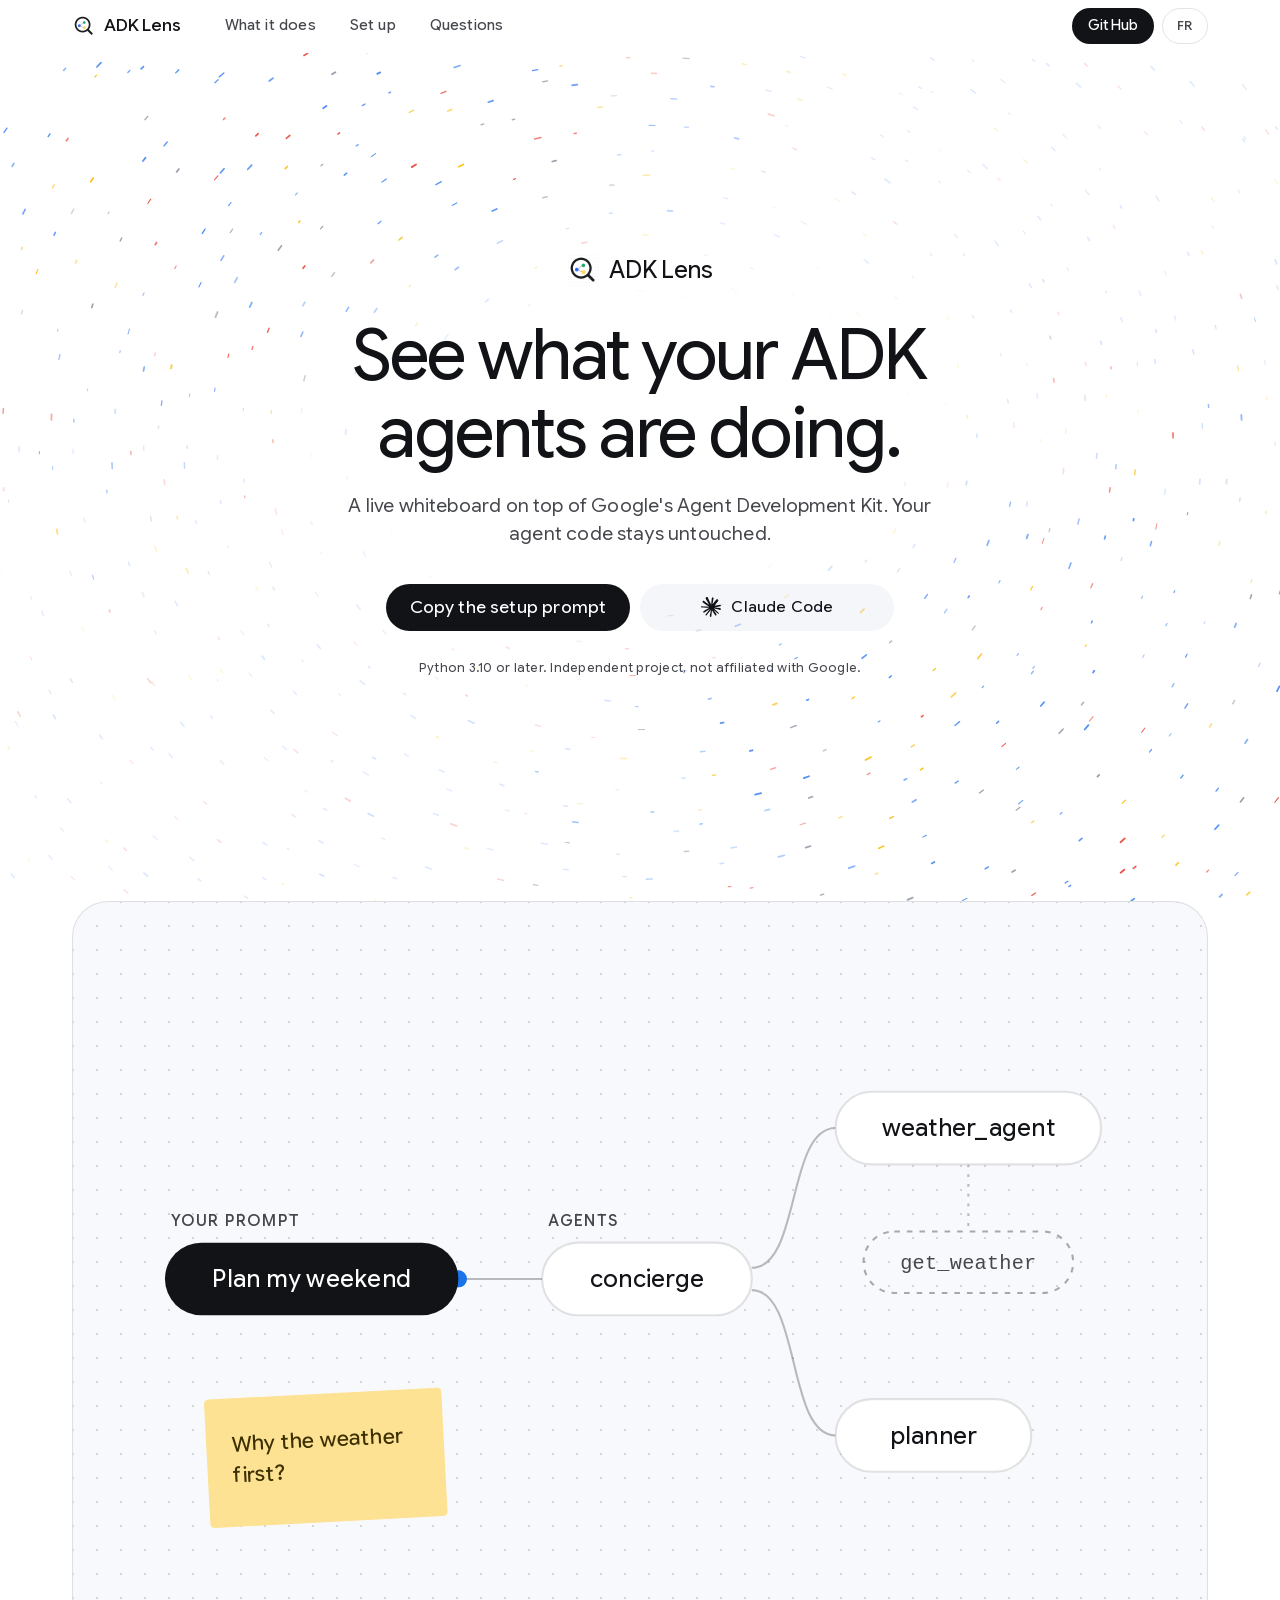
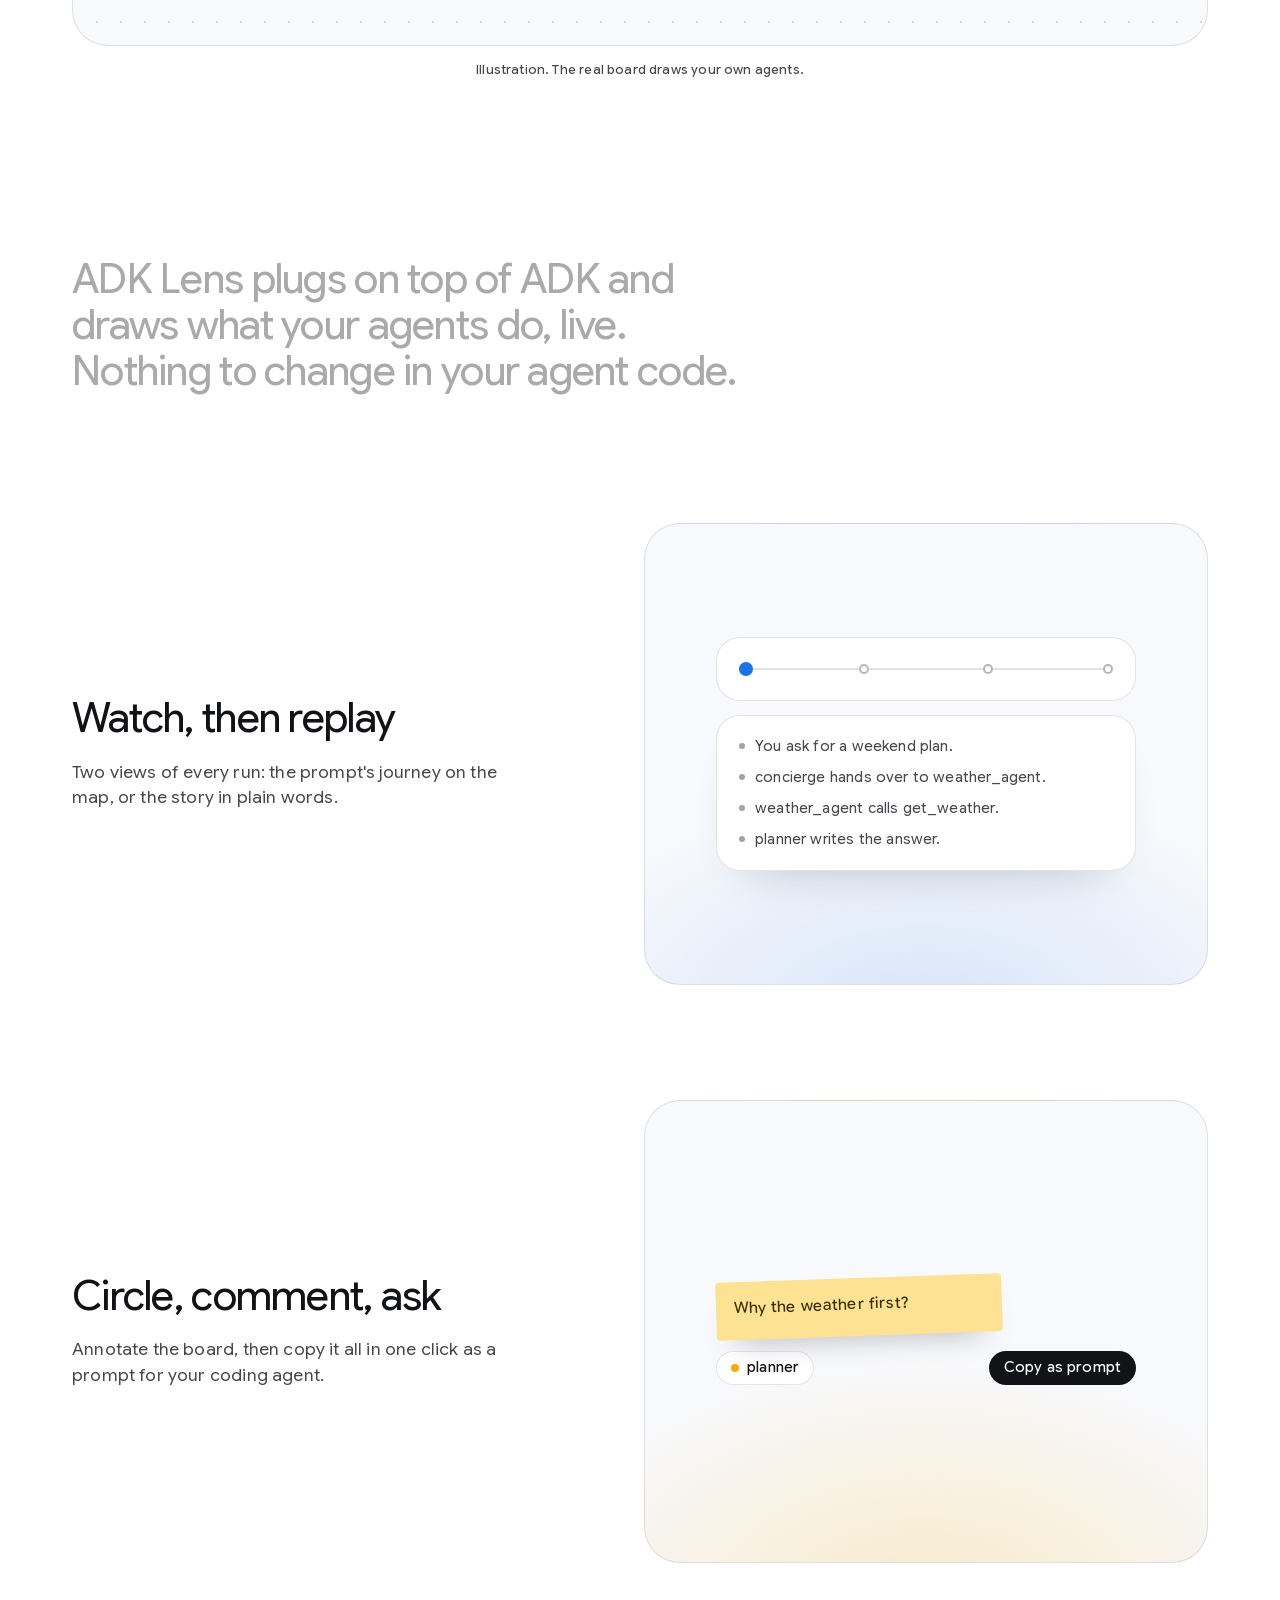
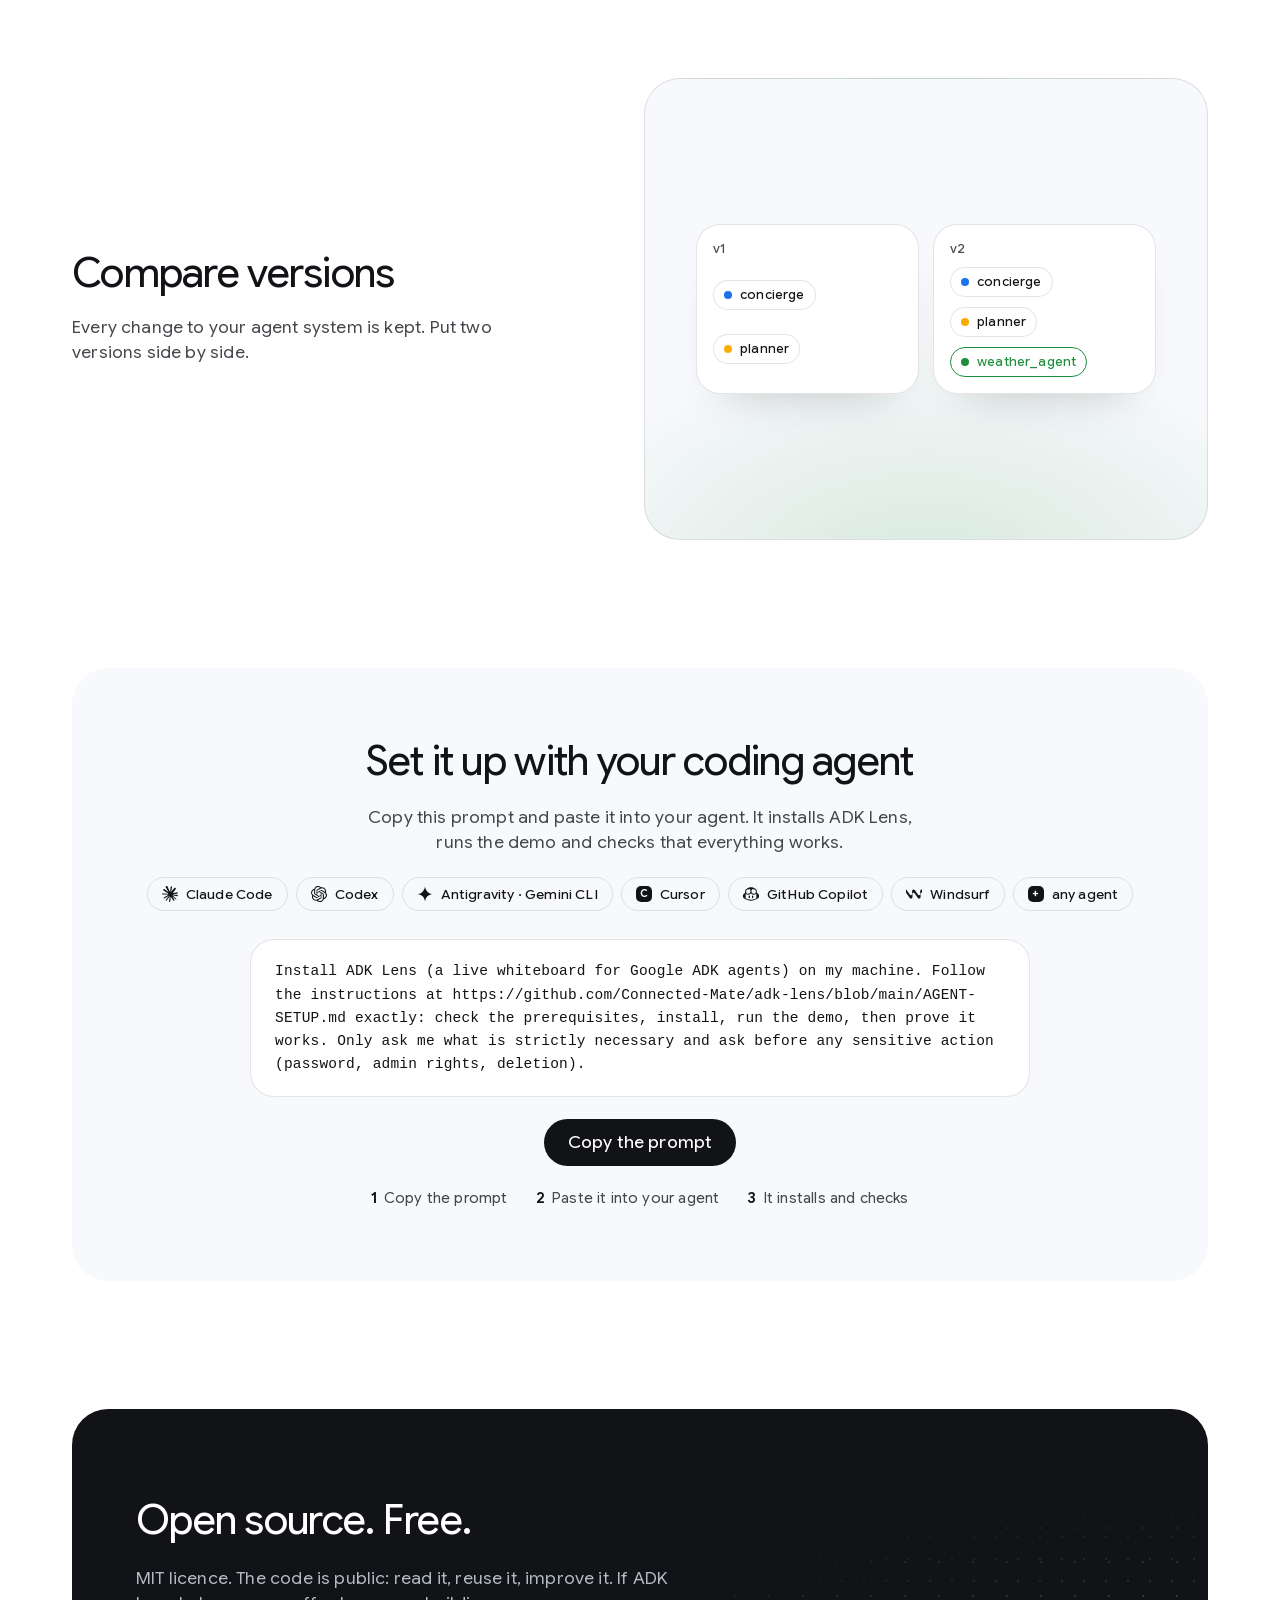
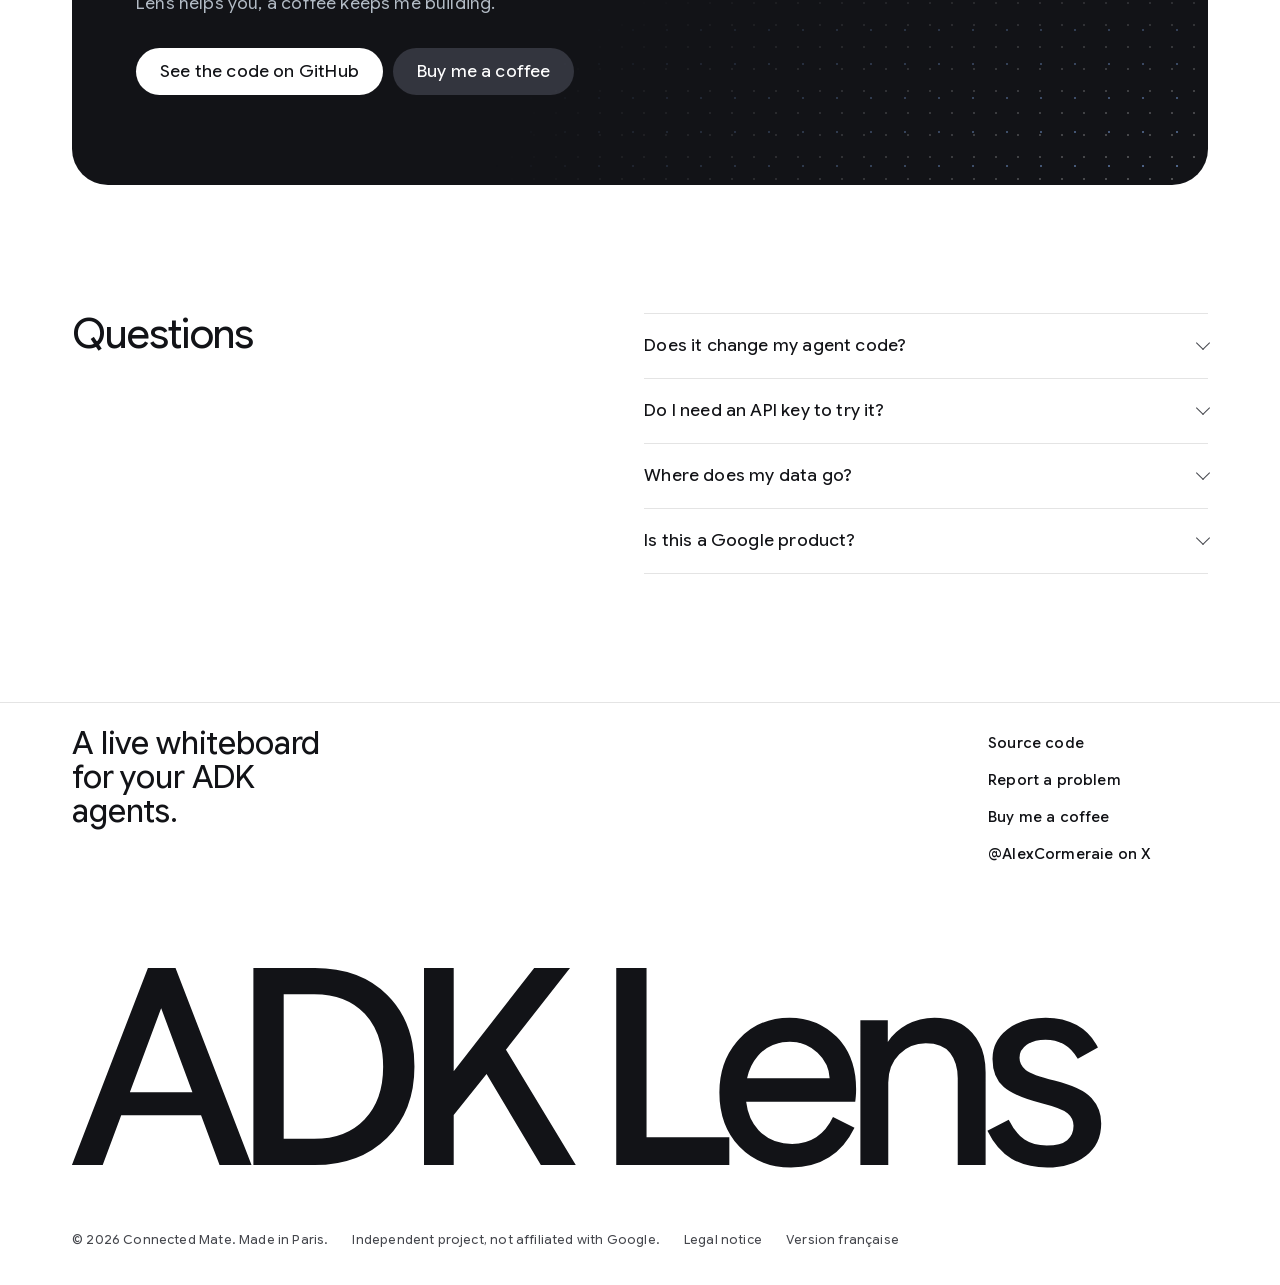
==== commit c3f56533: "Redesign site: clean minimal shell, particle hero, scroll zoom, self-hosted OFL font Co-Authored-By:" ====
--- a/docs/index.html
+++ b/docs/index.html
@@ -29,9 +29,8 @@
 <meta name="twitter:title" content="ADK Lens — A live whiteboard for your ADK agents">
 <meta name="twitter:description" content="ADK Lens shows a live map of your ADK agents, replays every run and turns your board notes into a prompt. Open source, runs locally.">
 <meta name="twitter:image" content="https://connected-mate.github.io/adk-lens/assets/og.jpg">
-<link rel="stylesheet" href="style.css">
+<link rel="preload" href="assets/fonts/google-sans-flex-latin.woff2" as="font" type="font/woff2" crossorigin>
 <link rel="stylesheet" href="lens.css">
-<style>@media (prefers-color-scheme: light){:root{--accent:#2f6bff;--accent-ink:#ffffff;--bg:#ffffff;--ink:#1b1c1f}}@media (prefers-color-scheme: dark){:root{--bg:#101216;--ink:#eceef2}}</style>
 <script>
 document.documentElement.classList.replace('no-js', 'js');
 try {
@@ -77,106 +76,99 @@
 </head>
 <body>
 <a class="skip" href="#content">Skip to content</a>
-<header class="wrap top">
-  <a class="mark" href="./" aria-label="ADK Lens, home"><img src="assets/icon-192.png" alt="" width="30" height="30"><span>ADK Lens</span></a>
-  <nav class="langs" aria-label="Language">
-    <span aria-current="true">EN</span>
-    <a href="fr/" data-lang="fr" data-lang-key="adk-lens-lang" hreflang="fr" lang="fr" aria-label="Version française">FR</a>
-  </nav>
+<header class="top">
+  <div class="wrap top__in">
+    <a class="mark" href="./" aria-label="ADK Lens, home"><img src="assets/icon-192.png" alt="" width="24" height="24"><span>ADK Lens</span></a>
+    <nav class="nav" aria-label="Sections"><a href="#features">What it does</a><a href="#agent">Set up</a><a href="#faq">Questions</a></nav>
+    <div class="top__end"><a class="btn btn--primary btn--sm" href="https://github.com/Connected-Mate/adk-lens" rel="noopener">GitHub</a><a class="lang" href="fr/" data-lang="fr" data-lang-key="adk-lens-lang" hreflang="fr" lang="fr" aria-label="Version française">FR</a></div>
+  </div>
 </header>
 <main id="content">
 <section class="wrap hero" aria-labelledby="title">
-  <p class="badge">Open source · free · runs locally</p>
-  <h1 class="display" id="title">See what your ADK agents are doing.</h1>
-  <p class="lede">A live whiteboard on top of Google&#x27;s Agent Development Kit. Your agent code stays untouched.</p>
-  <div class="cta"><button class="btn btn--go btn--lg" type="button" data-copy="Install ADK Lens (a live whiteboard for Google ADK agents) on my machine. Follow the instructions at https://github.com/Connected-Mate/adk-lens/blob/main/AGENT-SETUP.md exactly: check the prerequisites, install, run the demo, then prove it works. Only ask me what is strictly necessary and ask before any sensitive action (password, admin rights, deletion)." data-copied="Prompt copied — paste it into your agent">Copy the setup prompt</button><div class="rot"><div class="rot__list" aria-hidden="true"><span class="rot__item"><svg viewBox="0 0 24 24" width="22" height="22" fill="currentColor" aria-hidden="true" focusable="false"><path d="m4.7144 15.9555 4.7174-2.6471.079-.2307-.079-.1275h-.2307l-.7893-.0486-2.6956-.0729-2.3375-.0971-2.2646-.1214-.5707-.1215-.5343-.7042.0546-.3522.4797-.3218.686.0608 1.5179.1032 2.2767.1578 1.6514.0972 2.4468.255h.3886l.0546-.1579-.1336-.0971-.1032-.0972L6.973 9.8356l-2.55-1.6879-1.3356-.9714-.7225-.4918-.3643-.4614-.1578-1.0078.6557-.7225.8803.0607.2246.0607.8925.686 1.9064 1.4754 2.4893 1.8336.3643.3035.1457-.1032.0182-.0728-.164-.2733-1.3539-2.4467-1.445-2.4893-.6435-1.032-.17-.6194c-.0607-.255-.1032-.4674-.1032-.7285L6.287.1335 6.6997 0l.9957.1336.419.3642.6192 1.4147 1.0018 2.2282 1.5543 3.0296.4553.8985.2429.8318.091.255h.1579v-.1457l.1275-1.706.2368-2.0947.2307-2.6957.0789-.7589.3764-.9107.7468-.4918.5828.2793.4797.686-.0668.4433-.2853 1.8517-.5586 2.9021-.3643 1.9429h.2125l.2429-.2429.9835-1.3053 1.6514-2.0643.7286-.8196.85-.9046.5464-.4311h1.0321l.759 1.1293-.34 1.1657-1.0625 1.3478-.8804 1.1414-1.2628 1.7-.7893 1.36.0729.1093.1882-.0183 2.8535-.607 1.5421-.2794 1.8396-.3157.8318.3886.091.3946-.3278.8075-1.967.4857-2.3072.4614-3.4364.8136-.0425.0304.0486.0607 1.5482.1457.6618.0364h1.621l3.0175.2247.7892.522.4736.6376-.079.4857-1.2142.6193-1.6393-.3886-3.825-.9107-1.3113-.3279h-.1822v.1093l1.0929 1.0686 2.0035 1.8092 2.5075 2.3314.1275.5768-.3218.4554-.34-.0486-2.2039-1.6575-.85-.7468-1.9246-1.621h-.1275v.17l.4432.6496 2.3436 3.5214.1214 1.0807-.17.3521-.6071.2125-.6679-.1214-1.3721-1.9246L14.38 17.959l-1.1414-1.9428-.1397.079-.674 7.2552-.3156.3703-.7286.2793-.6071-.4614-.3218-.7468.3218-1.4753.3886-1.9246.3157-1.53.2853-1.9004.17-.6314-.0121-.0425-.1397.0182-1.4328 1.9672-2.1796 2.9446-1.7243 1.8456-.4128.164-.7164-.3704.0667-.6618.4008-.5889 2.386-3.0357 1.4389-1.882.929-1.0868-.0062-.1579h-.0546l-6.3385 4.1164-1.1293.1457-.4857-.4554.0608-.7467.2307-.2429 1.9064-1.3114Z"/></svg>Claude Code</span><span class="rot__item"><svg viewBox="0 0 24 24" width="22" height="22" fill="currentColor" aria-hidden="true" focusable="false"><path d="M22.2819 9.8211a5.9847 5.9847 0 0 0-.5157-4.9108 6.0462 6.0462 0 0 0-6.5098-2.9A6.0651 6.0651 0 0 0 4.9807 4.1818a5.9847 5.9847 0 0 0-3.9977 2.9 6.0462 6.0462 0 0 0 .7427 7.0966 5.98 5.98 0 0 0 .511 4.9107 6.051 6.051 0 0 0 6.5146 2.9001A5.9847 5.9847 0 0 0 13.2599 24a6.0557 6.0557 0 0 0 5.7718-4.2058 5.9894 5.9894 0 0 0 3.9977-2.9001 6.0557 6.0557 0 0 0-.7475-7.0729zm-9.022 12.6081a4.4755 4.4755 0 0 1-2.8764-1.0408l.1419-.0804 4.7783-2.7582a.7948.7948 0 0 0 .3927-.6813v-6.7369l2.02 1.1686a.071.071 0 0 1 .038.052v5.5826a4.504 4.504 0 0 1-4.4945 4.4944zm-9.6607-4.1254a4.4708 4.4708 0 0 1-.5346-3.0137l.142.0852 4.783 2.7582a.7712.7712 0 0 0 .7806 0l5.8428-3.3685v2.3324a.0804.0804 0 0 1-.0332.0615L9.74 19.9502a4.4992 4.4992 0 0 1-6.1408-1.6464zM2.3408 7.8956a4.485 4.485 0 0 1 2.3655-1.9728V11.6a.7664.7664 0 0 0 .3879.6765l5.8144 3.3543-2.0201 1.1685a.0757.0757 0 0 1-.071 0l-4.8303-2.7865A4.504 4.504 0 0 1 2.3408 7.872zm16.5963 3.8558L13.1038 8.364 15.1192 7.2a.0757.0757 0 0 1 .071 0l4.8303 2.7913a4.4944 4.4944 0 0 1-.6765 8.1042v-5.6772a.79.79 0 0 0-.407-.667zm2.0107-3.0231l-.142-.0852-4.7735-2.7818a.7759.7759 0 0 0-.7854 0L9.409 9.2297V6.8974a.0662.0662 0 0 1 .0284-.0615l4.8303-2.7866a4.4992 4.4992 0 0 1 6.6802 4.66zM8.3065 12.863l-2.02-1.1638a.0804.0804 0 0 1-.038-.0567V6.0742a4.4992 4.4992 0 0 1 7.3757-3.4537l-.142.0805L8.704 5.459a.7948.7948 0 0 0-.3927.6813zm1.0976-2.3654l2.602-1.4998 2.6069 1.4998v2.9994l-2.5974 1.4997-2.6067-1.4997Z"/></svg>Codex</span><span class="rot__item"><svg viewBox="0 0 24 24" width="22" height="22" fill="currentColor" aria-hidden="true" focusable="false"><path d="M11.04 19.32Q12 21.51 12 24q0-2.49.93-4.68.96-2.19 2.58-3.81t3.81-2.55Q21.51 12 24 12q-2.49 0-4.68-.93a12.3 12.3 0 0 1-3.81-2.58 12.3 12.3 0 0 1-2.58-3.81Q12 2.49 12 0q0 2.49-.96 4.68-.93 2.19-2.55 3.81a12.3 12.3 0 0 1-3.81 2.58Q2.49 12 0 12q2.49 0 4.68.96 2.19.93 3.81 2.55t2.55 3.81"/></svg>Antigravity · Gemini CLI</span><span class="rot__item"><span class="rot__mono">C</span>Cursor</span><span class="rot__item"><svg viewBox="0 0 24 24" width="22" height="22" fill="currentColor" aria-hidden="true" focusable="false"><path d="M23.922 16.997C23.061 18.492 18.063 22.02 12 22.02 5.937 22.02.939 18.492.078 16.997A.641.641 0 0 1 0 16.741v-2.869a.883.883 0 0 1 .053-.22c.372-.935 1.347-2.292 2.605-2.656.167-.429.414-1.055.644-1.517a10.098 10.098 0 0 1-.052-1.086c0-1.331.282-2.499 1.132-3.368.397-.406.89-.717 1.474-.952C7.255 2.937 9.248 1.98 11.978 1.98c2.731 0 4.767.957 6.166 2.093.584.235 1.077.546 1.474.952.85.869 1.132 2.037 1.132 3.368 0 .368-.014.733-.052 1.086.23.462.477 1.088.644 1.517 1.258.364 2.233 1.721 2.605 2.656a.841.841 0 0 1 .053.22v2.869a.641.641 0 0 1-.078.256Zm-11.75-5.992h-.344a4.359 4.359 0 0 1-.355.508c-.77.947-1.918 1.492-3.508 1.492-1.725 0-2.989-.359-3.782-1.259a2.137 2.137 0 0 1-.085-.104L4 11.746v6.585c1.435.779 4.514 2.179 8 2.179 3.486 0 6.565-1.4 8-2.179v-6.585l-.098-.104s-.033.045-.085.104c-.793.9-2.057 1.259-3.782 1.259-1.59 0-2.738-.545-3.508-1.492a4.359 4.359 0 0 1-.355-.508Zm2.328 3.25c.549 0 1 .451 1 1v2c0 .549-.451 1-1 1-.549 0-1-.451-1-1v-2c0-.549.451-1 1-1Zm-5 0c.549 0 1 .451 1 1v2c0 .549-.451 1-1 1-.549 0-1-.451-1-1v-2c0-.549.451-1 1-1Zm3.313-6.185c.136 1.057.403 1.913.878 2.497.442.544 1.134.938 2.344.938 1.573 0 2.292-.337 2.657-.751.384-.435.558-1.15.558-2.361 0-1.14-.243-1.847-.705-2.319-.477-.488-1.319-.862-2.824-1.025-1.487-.161-2.192.138-2.533.529-.269.307-.437.808-.438 1.578v.021c0 .265.021.562.063.893Zm-1.626 0c.042-.331.063-.628.063-.894v-.02c-.001-.77-.169-1.271-.438-1.578-.341-.391-1.046-.69-2.533-.529-1.505.163-2.347.537-2.824 1.025-.462.472-.705 1.179-.705 2.319 0 1.211.175 1.926.558 2.361.365.414 1.084.751 2.657.751 1.21 0 1.902-.394 2.344-.938.475-.584.742-1.44.878-2.497Z"/></svg>GitHub Copilot</span><span class="rot__item"><svg viewBox="0 0 24 24" width="22" height="22" fill="currentColor" aria-hidden="true" focusable="false"><path d="M23.55 5.067c-1.2038-.002-2.1806.973-2.1806 2.1765v4.8676c0 .972-.8035 1.7594-1.7597 1.7594-.568 0-1.1352-.286-1.4718-.7659l-4.9713-7.1003c-.4125-.5896-1.0837-.941-1.8103-.941-1.1334 0-2.1533.9635-2.1533 2.153v4.8957c0 .972-.7969 1.7594-1.7596 1.7594-.57 0-1.1363-.286-1.4728-.7658L.4076 5.1598C.2822 4.9798 0 5.0688 0 5.2882v4.2452c0 .2147.0656.4228.1884.599l5.4748 7.8183c.3234.462.8006.8052 1.3509.9298 1.3771.313 2.6446-.747 2.6446-2.0977v-4.893c0-.972.7875-1.7593 1.7596-1.7593h.003a1.798 1.798 0 0 1 1.4718.7658l4.9723 7.0994c.4135.5905 1.05.941 1.8093.941 1.1587 0 2.1515-.9645 2.1515-2.153v-4.8948c0-.972.7875-1.7594 1.7596-1.7594h.194a.22.22 0 0 0 .2204-.2202v-4.622a.22.22 0 0 0-.2203-.2203Z"/></svg>Windsurf</span><span class="rot__item"><span class="rot__mono">+</span>any agent</span><span class="rot__item rot__item--dup"><svg viewBox="0 0 24 24" width="22" height="22" fill="currentColor" aria-hidden="true" focusable="false"><path d="m4.7144 15.9555 4.7174-2.6471.079-.2307-.079-.1275h-.2307l-.7893-.0486-2.6956-.0729-2.3375-.0971-2.2646-.1214-.5707-.1215-.5343-.7042.0546-.3522.4797-.3218.686.0608 1.5179.1032 2.2767.1578 1.6514.0972 2.4468.255h.3886l.0546-.1579-.1336-.0971-.1032-.0972L6.973 9.8356l-2.55-1.6879-1.3356-.9714-.7225-.4918-.3643-.4614-.1578-1.0078.6557-.7225.8803.0607.2246.0607.8925.686 1.9064 1.4754 2.4893 1.8336.3643.3035.1457-.1032.0182-.0728-.164-.2733-1.3539-2.4467-1.445-2.4893-.6435-1.032-.17-.6194c-.0607-.255-.1032-.4674-.1032-.7285L6.287.1335 6.6997 0l.9957.1336.419.3642.6192 1.4147 1.0018 2.2282 1.5543 3.0296.4553.8985.2429.8318.091.255h.1579v-.1457l.1275-1.706.2368-2.0947.2307-2.6957.0789-.7589.3764-.9107.7468-.4918.5828.2793.4797.686-.0668.4433-.2853 1.8517-.5586 2.9021-.3643 1.9429h.2125l.2429-.2429.9835-1.3053 1.6514-2.0643.7286-.8196.85-.9046.5464-.4311h1.0321l.759 1.1293-.34 1.1657-1.0625 1.3478-.8804 1.1414-1.2628 1.7-.7893 1.36.0729.1093.1882-.0183 2.8535-.607 1.5421-.2794 1.8396-.3157.8318.3886.091.3946-.3278.8075-1.967.4857-2.3072.4614-3.4364.8136-.0425.0304.0486.0607 1.5482.1457.6618.0364h1.621l3.0175.2247.7892.522.4736.6376-.079.4857-1.2142.6193-1.6393-.3886-3.825-.9107-1.3113-.3279h-.1822v.1093l1.0929 1.0686 2.0035 1.8092 2.5075 2.3314.1275.5768-.3218.4554-.34-.0486-2.2039-1.6575-.85-.7468-1.9246-1.621h-.1275v.17l.4432.6496 2.3436 3.5214.1214 1.0807-.17.3521-.6071.2125-.6679-.1214-1.3721-1.9246L14.38 17.959l-1.1414-1.9428-.1397.079-.674 7.2552-.3156.3703-.7286.2793-.6071-.4614-.3218-.7468.3218-1.4753.3886-1.9246.3157-1.53.2853-1.9004.17-.6314-.0121-.0425-.1397.0182-1.4328 1.9672-2.1796 2.9446-1.7243 1.8456-.4128.164-.7164-.3704.0667-.6618.4008-.5889 2.386-3.0357 1.4389-1.882.929-1.0868-.0062-.1579h-.0546l-6.3385 4.1164-1.1293.1457-.4857-.4554.0608-.7467.2307-.2429 1.9064-1.3114Z"/></svg>Claude Code</span></div><span class="sr-only">Works with Claude Code, Codex, Antigravity and Gemini CLI, Cursor, GitHub Copilot, Windsurf, or any coding agent.</span></div></div>
-  <p class="fine">Python 3.10 or later. Independent project, not affiliated with Google.</p>
-  <p class="fine" data-download-note hidden></p>
-  <figure class="board"><div class="board__frame"><svg viewBox="0 0 840 540" role="img" aria-label="Illustration: a whiteboard where a prompt travels from one agent to the next, with a sticky note, a circled agent and a version stamp.">
-  <path class="b-line" d="M250 264 L340 264"/>
-  <path class="b-line" d="M510 250 C560 250 550 125 600 125"/>
-  <path class="b-line" d="M510 280 C560 280 550 405 600 405"/>
-  <path class="b-line" d="M700 160 C700 180 720 192 720 212" stroke-dasharray="2 7"/>
-  <circle class="b-dot b-dot--a" r="8"/>
-  <circle class="b-dot b-dot--b" r="8"/>
-  <text class="b-sub" x="44" y="222">YOUR PROMPT</text>
-  <g class="b-node b-prompt"><rect x="40" y="232" width="214" height="64" rx="32"/><text x="147" y="270" text-anchor="middle">Plan my weekend</text></g>
-  <text class="b-sub" x="344" y="216">AGENT</text>
-  <g class="b-node b-blue"><rect x="340" y="226" width="170" height="76" rx="22"/><rect class="b-ring b-ring--1" x="334" y="220" width="182" height="88" rx="27"/><text x="425" y="271" text-anchor="middle">concierge</text></g>
-  <g class="b-node b-green"><rect x="600" y="90" width="200" height="70" rx="22"/><rect class="b-ring b-ring--2" x="594" y="84" width="212" height="82" rx="27"/><text x="700" y="132" text-anchor="middle">weather_agent</text></g>
-  <g class="b-node b-tool"><rect x="640" y="212" width="160" height="46" rx="23"/><text x="720" y="240" text-anchor="middle">get_weather</text></g>
-  <text class="b-sub" x="630" y="240" text-anchor="end">TOOL</text>
-  <g class="b-node b-coral"><rect x="600" y="370" width="170" height="70" rx="22"/><rect class="b-ring b-ring--3" x="594" y="364" width="182" height="82" rx="27"/><text x="685" y="412" text-anchor="middle">planner</text></g>
-  <path class="b-circle" d="M588 352 C640 330 760 336 790 384 C812 430 752 468 678 462 C610 458 566 430 572 392 C576 368 600 352 628 346"/>
-  <g class="b-q"><circle cx="800" cy="350" r="19"/><text x="800" y="357" text-anchor="middle">?</text></g>
-  <g class="b-sticky"><rect x="60" y="380" width="190" height="118" rx="6"/><text x="78" y="428">Why the weather</text><text x="78" y="456">first?</text></g>
-  <g class="b-stamp"><rect x="350" y="418" width="124" height="52" rx="12"/><text x="412" y="451" text-anchor="middle">V2 OK</text></g>
-</svg></div><figcaption>Illustration of the idea. The real board draws your own agents.</figcaption></figure>
-</section>
-<section class="wrap section" id="features" data-reveal aria-labelledby="features-title">
-  <h2 class="h2" id="features-title">What it does</h2>
-  <ul class="features" role="list">
-    <li class="feature"><svg viewBox="0 0 120 64" aria-hidden="true"><rect class="m-paper" x="2" y="14" width="58" height="36" rx="10"/><text class="m-txt" x="31" y="36" text-anchor="middle">ADK</text><g class="m-plug"><rect class="m-blue" x="62" y="14" width="40" height="36" rx="10"/><circle cx="82" cy="32" r="8" fill="none" stroke="#fff" stroke-width="2.5"/></g></svg><h3>Plugs in, breaks nothing</h3><p>Run adk-lens web instead of adk web. Your agent code does not change.</p></li>
-    <li class="feature"><svg viewBox="0 0 120 64" aria-hidden="true"><path class="m-stroke" d="M12 32 H108"/><circle class="m-soft" cx="12" cy="32" r="9"/><circle class="m-soft" cx="60" cy="32" r="9"/><circle class="m-soft" cx="108" cy="32" r="9"/><circle class="m-blue m-run" cx="12" cy="32" r="6"/></svg><h3>Watch, then replay</h3><p>Two views of every run: the prompt&#x27;s journey on the map, or the story in plain words.</p></li>
-    <li class="feature"><svg viewBox="0 0 120 64" aria-hidden="true"><rect class="m-soft" x="14" y="20" width="44" height="24" rx="9"/><path class="m-draw" d="M8 22 C22 6 60 8 66 30 C70 50 30 58 12 46 C2 38 6 26 16 20"/><rect class="m-yellow" x="80" y="12" width="34" height="34" rx="3" transform="rotate(5 97 29)"/></svg><h3>Circle, comment, ask</h3><p>Annotate the board, then copy it all in one click as a prompt for your coding agent.</p></li>
-    <li class="feature"><svg viewBox="0 0 120 64" aria-hidden="true"><rect class="m-paper" x="2" y="8" width="52" height="48" rx="10"/><rect class="m-paper" x="66" y="8" width="52" height="48" rx="10"/><text class="m-txt" x="10" y="23">V1</text><text class="m-txt" x="74" y="23">V2</text><circle class="m-blue" cx="20" cy="40" r="6"/><circle class="m-blue" cx="38" cy="40" r="6"/><circle class="m-blue" cx="80" cy="40" r="6"/><circle class="m-blue" cx="94" cy="40" r="6"/><circle class="m-green m-blink" cx="108" cy="40" r="6"/></svg><h3>Compare versions</h3><p>Every change to your agent system is kept. Put two versions side by side.</p></li>
-  </ul>
-</section>
-<section class="wrap section" id="shots" data-shots hidden aria-labelledby="shots-title">
-  <h2 class="h2" id="shots-title">The real thing</h2>
-  <div class="shots">
-    <figure class="shot" data-shot="assets/shot-map.png" data-alt="ADK Lens screenshot: the map of agents and tools." hidden><figcaption>The map of your agents and tools.</figcaption></figure>
-    <figure class="shot" data-shot="assets/shot-linear.png" data-alt="ADK Lens screenshot: the Linear view of a run." hidden><figcaption>A run, told in plain words.</figcaption></figure>
-    <figure class="shot" data-shot="assets/shot-notes.png" data-alt="ADK Lens screenshot: notes on the board." hidden><figcaption>Your notes, ready to copy as a prompt.</figcaption></figure>
+  <canvas class="field field--css" aria-hidden="true"></canvas>
+  <div class="hero__in">
+    <p class="lockup"><img src="assets/icon-192.png" alt="" width="32" height="32"><span>ADK Lens</span></p>
+    <h1 class="h1" id="title">See what your ADK agents are doing.</h1>
+    <p class="body">A live whiteboard on top of Google&#x27;s Agent Development Kit. Your agent code stays untouched.</p>
+    <div class="cta"><button class="btn btn--primary" type="button" data-copy="Install ADK Lens (a live whiteboard for Google ADK agents) on my machine. Follow the instructions at https://github.com/Connected-Mate/adk-lens/blob/main/AGENT-SETUP.md exactly: check the prerequisites, install, run the demo, then prove it works. Only ask me what is strictly necessary and ask before any sensitive action (password, admin rights, deletion)." data-copied="Prompt copied. Paste it into your coding agent."><span class="is-idle">Copy the setup prompt</span><span class="is-done" aria-hidden="true">Prompt copied</span></button><div class="rot"><div class="rot__list" aria-hidden="true"><span class="rot__item"><svg viewBox="0 0 24 24" width="20" height="20" fill="currentColor" aria-hidden="true" focusable="false"><path d="m4.7144 15.9555 4.7174-2.6471.079-.2307-.079-.1275h-.2307l-.7893-.0486-2.6956-.0729-2.3375-.0971-2.2646-.1214-.5707-.1215-.5343-.7042.0546-.3522.4797-.3218.686.0608 1.5179.1032 2.2767.1578 1.6514.0972 2.4468.255h.3886l.0546-.1579-.1336-.0971-.1032-.0972L6.973 9.8356l-2.55-1.6879-1.3356-.9714-.7225-.4918-.3643-.4614-.1578-1.0078.6557-.7225.8803.0607.2246.0607.8925.686 1.9064 1.4754 2.4893 1.8336.3643.3035.1457-.1032.0182-.0728-.164-.2733-1.3539-2.4467-1.445-2.4893-.6435-1.032-.17-.6194c-.0607-.255-.1032-.4674-.1032-.7285L6.287.1335 6.6997 0l.9957.1336.419.3642.6192 1.4147 1.0018 2.2282 1.5543 3.0296.4553.8985.2429.8318.091.255h.1579v-.1457l.1275-1.706.2368-2.0947.2307-2.6957.0789-.7589.3764-.9107.7468-.4918.5828.2793.4797.686-.0668.4433-.2853 1.8517-.5586 2.9021-.3643 1.9429h.2125l.2429-.2429.9835-1.3053 1.6514-2.0643.7286-.8196.85-.9046.5464-.4311h1.0321l.759 1.1293-.34 1.1657-1.0625 1.3478-.8804 1.1414-1.2628 1.7-.7893 1.36.0729.1093.1882-.0183 2.8535-.607 1.5421-.2794 1.8396-.3157.8318.3886.091.3946-.3278.8075-1.967.4857-2.3072.4614-3.4364.8136-.0425.0304.0486.0607 1.5482.1457.6618.0364h1.621l3.0175.2247.7892.522.4736.6376-.079.4857-1.2142.6193-1.6393-.3886-3.825-.9107-1.3113-.3279h-.1822v.1093l1.0929 1.0686 2.0035 1.8092 2.5075 2.3314.1275.5768-.3218.4554-.34-.0486-2.2039-1.6575-.85-.7468-1.9246-1.621h-.1275v.17l.4432.6496 2.3436 3.5214.1214 1.0807-.17.3521-.6071.2125-.6679-.1214-1.3721-1.9246L14.38 17.959l-1.1414-1.9428-.1397.079-.674 7.2552-.3156.3703-.7286.2793-.6071-.4614-.3218-.7468.3218-1.4753.3886-1.9246.3157-1.53.2853-1.9004.17-.6314-.0121-.0425-.1397.0182-1.4328 1.9672-2.1796 2.9446-1.7243 1.8456-.4128.164-.7164-.3704.0667-.6618.4008-.5889 2.386-3.0357 1.4389-1.882.929-1.0868-.0062-.1579h-.0546l-6.3385 4.1164-1.1293.1457-.4857-.4554.0608-.7467.2307-.2429 1.9064-1.3114Z"/></svg>Claude Code</span><span class="rot__item"><svg viewBox="0 0 24 24" width="20" height="20" fill="currentColor" aria-hidden="true" focusable="false"><path d="M22.2819 9.8211a5.9847 5.9847 0 0 0-.5157-4.9108 6.0462 6.0462 0 0 0-6.5098-2.9A6.0651 6.0651 0 0 0 4.9807 4.1818a5.9847 5.9847 0 0 0-3.9977 2.9 6.0462 6.0462 0 0 0 .7427 7.0966 5.98 5.98 0 0 0 .511 4.9107 6.051 6.051 0 0 0 6.5146 2.9001A5.9847 5.9847 0 0 0 13.2599 24a6.0557 6.0557 0 0 0 5.7718-4.2058 5.9894 5.9894 0 0 0 3.9977-2.9001 6.0557 6.0557 0 0 0-.7475-7.0729zm-9.022 12.6081a4.4755 4.4755 0 0 1-2.8764-1.0408l.1419-.0804 4.7783-2.7582a.7948.7948 0 0 0 .3927-.6813v-6.7369l2.02 1.1686a.071.071 0 0 1 .038.052v5.5826a4.504 4.504 0 0 1-4.4945 4.4944zm-9.6607-4.1254a4.4708 4.4708 0 0 1-.5346-3.0137l.142.0852 4.783 2.7582a.7712.7712 0 0 0 .7806 0l5.8428-3.3685v2.3324a.0804.0804 0 0 1-.0332.0615L9.74 19.9502a4.4992 4.4992 0 0 1-6.1408-1.6464zM2.3408 7.8956a4.485 4.485 0 0 1 2.3655-1.9728V11.6a.7664.7664 0 0 0 .3879.6765l5.8144 3.3543-2.0201 1.1685a.0757.0757 0 0 1-.071 0l-4.8303-2.7865A4.504 4.504 0 0 1 2.3408 7.872zm16.5963 3.8558L13.1038 8.364 15.1192 7.2a.0757.0757 0 0 1 .071 0l4.8303 2.7913a4.4944 4.4944 0 0 1-.6765 8.1042v-5.6772a.79.79 0 0 0-.407-.667zm2.0107-3.0231l-.142-.0852-4.7735-2.7818a.7759.7759 0 0 0-.7854 0L9.409 9.2297V6.8974a.0662.0662 0 0 1 .0284-.0615l4.8303-2.7866a4.4992 4.4992 0 0 1 6.6802 4.66zM8.3065 12.863l-2.02-1.1638a.0804.0804 0 0 1-.038-.0567V6.0742a4.4992 4.4992 0 0 1 7.3757-3.4537l-.142.0805L8.704 5.459a.7948.7948 0 0 0-.3927.6813zm1.0976-2.3654l2.602-1.4998 2.6069 1.4998v2.9994l-2.5974 1.4997-2.6067-1.4997Z"/></svg>Codex</span><span class="rot__item"><svg viewBox="0 0 24 24" width="20" height="20" fill="currentColor" aria-hidden="true" focusable="false"><path d="M11.04 19.32Q12 21.51 12 24q0-2.49.93-4.68.96-2.19 2.58-3.81t3.81-2.55Q21.51 12 24 12q-2.49 0-4.68-.93a12.3 12.3 0 0 1-3.81-2.58 12.3 12.3 0 0 1-2.58-3.81Q12 2.49 12 0q0 2.49-.96 4.68-.93 2.19-2.55 3.81a12.3 12.3 0 0 1-3.81 2.58Q2.49 12 0 12q2.49 0 4.68.96 2.19.93 3.81 2.55t2.55 3.81"/></svg>Antigravity · Gemini CLI</span><span class="rot__item"><span class="mono-chip" aria-hidden="true">C</span>Cursor</span><span class="rot__item"><svg viewBox="0 0 24 24" width="20" height="20" fill="currentColor" aria-hidden="true" focusable="false"><path d="M23.922 16.997C23.061 18.492 18.063 22.02 12 22.02 5.937 22.02.939 18.492.078 16.997A.641.641 0 0 1 0 16.741v-2.869a.883.883 0 0 1 .053-.22c.372-.935 1.347-2.292 2.605-2.656.167-.429.414-1.055.644-1.517a10.098 10.098 0 0 1-.052-1.086c0-1.331.282-2.499 1.132-3.368.397-.406.89-.717 1.474-.952C7.255 2.937 9.248 1.98 11.978 1.98c2.731 0 4.767.957 6.166 2.093.584.235 1.077.546 1.474.952.85.869 1.132 2.037 1.132 3.368 0 .368-.014.733-.052 1.086.23.462.477 1.088.644 1.517 1.258.364 2.233 1.721 2.605 2.656a.841.841 0 0 1 .053.22v2.869a.641.641 0 0 1-.078.256Zm-11.75-5.992h-.344a4.359 4.359 0 0 1-.355.508c-.77.947-1.918 1.492-3.508 1.492-1.725 0-2.989-.359-3.782-1.259a2.137 2.137 0 0 1-.085-.104L4 11.746v6.585c1.435.779 4.514 2.179 8 2.179 3.486 0 6.565-1.4 8-2.179v-6.585l-.098-.104s-.033.045-.085.104c-.793.9-2.057 1.259-3.782 1.259-1.59 0-2.738-.545-3.508-1.492a4.359 4.359 0 0 1-.355-.508Zm2.328 3.25c.549 0 1 .451 1 1v2c0 .549-.451 1-1 1-.549 0-1-.451-1-1v-2c0-.549.451-1 1-1Zm-5 0c.549 0 1 .451 1 1v2c0 .549-.451 1-1 1-.549 0-1-.451-1-1v-2c0-.549.451-1 1-1Zm3.313-6.185c.136 1.057.403 1.913.878 2.497.442.544 1.134.938 2.344.938 1.573 0 2.292-.337 2.657-.751.384-.435.558-1.15.558-2.361 0-1.14-.243-1.847-.705-2.319-.477-.488-1.319-.862-2.824-1.025-1.487-.161-2.192.138-2.533.529-.269.307-.437.808-.438 1.578v.021c0 .265.021.562.063.893Zm-1.626 0c.042-.331.063-.628.063-.894v-.02c-.001-.77-.169-1.271-.438-1.578-.341-.391-1.046-.69-2.533-.529-1.505.163-2.347.537-2.824 1.025-.462.472-.705 1.179-.705 2.319 0 1.211.175 1.926.558 2.361.365.414 1.084.751 2.657.751 1.21 0 1.902-.394 2.344-.938.475-.584.742-1.44.878-2.497Z"/></svg>GitHub Copilot</span><span class="rot__item"><svg viewBox="0 0 24 24" width="20" height="20" fill="currentColor" aria-hidden="true" focusable="false"><path d="M23.55 5.067c-1.2038-.002-2.1806.973-2.1806 2.1765v4.8676c0 .972-.8035 1.7594-1.7597 1.7594-.568 0-1.1352-.286-1.4718-.7659l-4.9713-7.1003c-.4125-.5896-1.0837-.941-1.8103-.941-1.1334 0-2.1533.9635-2.1533 2.153v4.8957c0 .972-.7969 1.7594-1.7596 1.7594-.57 0-1.1363-.286-1.4728-.7658L.4076 5.1598C.2822 4.9798 0 5.0688 0 5.2882v4.2452c0 .2147.0656.4228.1884.599l5.4748 7.8183c.3234.462.8006.8052 1.3509.9298 1.3771.313 2.6446-.747 2.6446-2.0977v-4.893c0-.972.7875-1.7593 1.7596-1.7593h.003a1.798 1.798 0 0 1 1.4718.7658l4.9723 7.0994c.4135.5905 1.05.941 1.8093.941 1.1587 0 2.1515-.9645 2.1515-2.153v-4.8948c0-.972.7875-1.7594 1.7596-1.7594h.194a.22.22 0 0 0 .2204-.2202v-4.622a.22.22 0 0 0-.2203-.2203Z"/></svg>Windsurf</span><span class="rot__item"><span class="mono-chip" aria-hidden="true">+</span>any agent</span><span class="rot__item rot__item--dup"><svg viewBox="0 0 24 24" width="20" height="20" fill="currentColor" aria-hidden="true" focusable="false"><path d="m4.7144 15.9555 4.7174-2.6471.079-.2307-.079-.1275h-.2307l-.7893-.0486-2.6956-.0729-2.3375-.0971-2.2646-.1214-.5707-.1215-.5343-.7042.0546-.3522.4797-.3218.686.0608 1.5179.1032 2.2767.1578 1.6514.0972 2.4468.255h.3886l.0546-.1579-.1336-.0971-.1032-.0972L6.973 9.8356l-2.55-1.6879-1.3356-.9714-.7225-.4918-.3643-.4614-.1578-1.0078.6557-.7225.8803.0607.2246.0607.8925.686 1.9064 1.4754 2.4893 1.8336.3643.3035.1457-.1032.0182-.0728-.164-.2733-1.3539-2.4467-1.445-2.4893-.6435-1.032-.17-.6194c-.0607-.255-.1032-.4674-.1032-.7285L6.287.1335 6.6997 0l.9957.1336.419.3642.6192 1.4147 1.0018 2.2282 1.5543 3.0296.4553.8985.2429.8318.091.255h.1579v-.1457l.1275-1.706.2368-2.0947.2307-2.6957.0789-.7589.3764-.9107.7468-.4918.5828.2793.4797.686-.0668.4433-.2853 1.8517-.5586 2.9021-.3643 1.9429h.2125l.2429-.2429.9835-1.3053 1.6514-2.0643.7286-.8196.85-.9046.5464-.4311h1.0321l.759 1.1293-.34 1.1657-1.0625 1.3478-.8804 1.1414-1.2628 1.7-.7893 1.36.0729.1093.1882-.0183 2.8535-.607 1.5421-.2794 1.8396-.3157.8318.3886.091.3946-.3278.8075-1.967.4857-2.3072.4614-3.4364.8136-.0425.0304.0486.0607 1.5482.1457.6618.0364h1.621l3.0175.2247.7892.522.4736.6376-.079.4857-1.2142.6193-1.6393-.3886-3.825-.9107-1.3113-.3279h-.1822v.1093l1.0929 1.0686 2.0035 1.8092 2.5075 2.3314.1275.5768-.3218.4554-.34-.0486-2.2039-1.6575-.85-.7468-1.9246-1.621h-.1275v.17l.4432.6496 2.3436 3.5214.1214 1.0807-.17.3521-.6071.2125-.6679-.1214-1.3721-1.9246L14.38 17.959l-1.1414-1.9428-.1397.079-.674 7.2552-.3156.3703-.7286.2793-.6071-.4614-.3218-.7468.3218-1.4753.3886-1.9246.3157-1.53.2853-1.9004.17-.6314-.0121-.0425-.1397.0182-1.4328 1.9672-2.1796 2.9446-1.7243 1.8456-.4128.164-.7164-.3704.0667-.6618.4008-.5889 2.386-3.0357 1.4389-1.882.929-1.0868-.0062-.1579h-.0546l-6.3385 4.1164-1.1293.1457-.4857-.4554.0608-.7467.2307-.2429 1.9064-1.3114Z"/></svg>Claude Code</span></div><span class="sr-only">Works with Claude Code, Codex, Antigravity and Gemini CLI, Cursor, GitHub Copilot, Windsurf, or any coding agent.</span></div></div>
+    <p class="fine">Python 3.10 or later. Independent project, not affiliated with Google.</p>
   </div>
 </section>
-<section class="wrap section agent-setup" id="agent" aria-labelledby="agent-title" data-reveal>
-  <h2 class="h2" id="agent-title">Set it up with your coding agent</h2>
-  <p class="section__lede">Use whichever agent you like. Copy this prompt, paste it into your agent: it installs, configures and checks everything for you. Nothing to set up by hand.</p>
-  <ul class="agents" role="list"><li class="agent"><svg viewBox="0 0 24 24" width="22" height="22" fill="currentColor" aria-hidden="true" focusable="false"><path d="m4.7144 15.9555 4.7174-2.6471.079-.2307-.079-.1275h-.2307l-.7893-.0486-2.6956-.0729-2.3375-.0971-2.2646-.1214-.5707-.1215-.5343-.7042.0546-.3522.4797-.3218.686.0608 1.5179.1032 2.2767.1578 1.6514.0972 2.4468.255h.3886l.0546-.1579-.1336-.0971-.1032-.0972L6.973 9.8356l-2.55-1.6879-1.3356-.9714-.7225-.4918-.3643-.4614-.1578-1.0078.6557-.7225.8803.0607.2246.0607.8925.686 1.9064 1.4754 2.4893 1.8336.3643.3035.1457-.1032.0182-.0728-.164-.2733-1.3539-2.4467-1.445-2.4893-.6435-1.032-.17-.6194c-.0607-.255-.1032-.4674-.1032-.7285L6.287.1335 6.6997 0l.9957.1336.419.3642.6192 1.4147 1.0018 2.2282 1.5543 3.0296.4553.8985.2429.8318.091.255h.1579v-.1457l.1275-1.706.2368-2.0947.2307-2.6957.0789-.7589.3764-.9107.7468-.4918.5828.2793.4797.686-.0668.4433-.2853 1.8517-.5586 2.9021-.3643 1.9429h.2125l.2429-.2429.9835-1.3053 1.6514-2.0643.7286-.8196.85-.9046.5464-.4311h1.0321l.759 1.1293-.34 1.1657-1.0625 1.3478-.8804 1.1414-1.2628 1.7-.7893 1.36.0729.1093.1882-.0183 2.8535-.607 1.5421-.2794 1.8396-.3157.8318.3886.091.3946-.3278.8075-1.967.4857-2.3072.4614-3.4364.8136-.0425.0304.0486.0607 1.5482.1457.6618.0364h1.621l3.0175.2247.7892.522.4736.6376-.079.4857-1.2142.6193-1.6393-.3886-3.825-.9107-1.3113-.3279h-.1822v.1093l1.0929 1.0686 2.0035 1.8092 2.5075 2.3314.1275.5768-.3218.4554-.34-.0486-2.2039-1.6575-.85-.7468-1.9246-1.621h-.1275v.17l.4432.6496 2.3436 3.5214.1214 1.0807-.17.3521-.6071.2125-.6679-.1214-1.3721-1.9246L14.38 17.959l-1.1414-1.9428-.1397.079-.674 7.2552-.3156.3703-.7286.2793-.6071-.4614-.3218-.7468.3218-1.4753.3886-1.9246.3157-1.53.2853-1.9004.17-.6314-.0121-.0425-.1397.0182-1.4328 1.9672-2.1796 2.9446-1.7243 1.8456-.4128.164-.7164-.3704.0667-.6618.4008-.5889 2.386-3.0357 1.4389-1.882.929-1.0868-.0062-.1579h-.0546l-6.3385 4.1164-1.1293.1457-.4857-.4554.0608-.7467.2307-.2429 1.9064-1.3114Z"/></svg><span>Claude Code</span></li><li class="agent"><svg viewBox="0 0 24 24" width="22" height="22" fill="currentColor" aria-hidden="true" focusable="false"><path d="M22.2819 9.8211a5.9847 5.9847 0 0 0-.5157-4.9108 6.0462 6.0462 0 0 0-6.5098-2.9A6.0651 6.0651 0 0 0 4.9807 4.1818a5.9847 5.9847 0 0 0-3.9977 2.9 6.0462 6.0462 0 0 0 .7427 7.0966 5.98 5.98 0 0 0 .511 4.9107 6.051 6.051 0 0 0 6.5146 2.9001A5.9847 5.9847 0 0 0 13.2599 24a6.0557 6.0557 0 0 0 5.7718-4.2058 5.9894 5.9894 0 0 0 3.9977-2.9001 6.0557 6.0557 0 0 0-.7475-7.0729zm-9.022 12.6081a4.4755 4.4755 0 0 1-2.8764-1.0408l.1419-.0804 4.7783-2.7582a.7948.7948 0 0 0 .3927-.6813v-6.7369l2.02 1.1686a.071.071 0 0 1 .038.052v5.5826a4.504 4.504 0 0 1-4.4945 4.4944zm-9.6607-4.1254a4.4708 4.4708 0 0 1-.5346-3.0137l.142.0852 4.783 2.7582a.7712.7712 0 0 0 .7806 0l5.8428-3.3685v2.3324a.0804.0804 0 0 1-.0332.0615L9.74 19.9502a4.4992 4.4992 0 0 1-6.1408-1.6464zM2.3408 7.8956a4.485 4.485 0 0 1 2.3655-1.9728V11.6a.7664.7664 0 0 0 .3879.6765l5.8144 3.3543-2.0201 1.1685a.0757.0757 0 0 1-.071 0l-4.8303-2.7865A4.504 4.504 0 0 1 2.3408 7.872zm16.5963 3.8558L13.1038 8.364 15.1192 7.2a.0757.0757 0 0 1 .071 0l4.8303 2.7913a4.4944 4.4944 0 0 1-.6765 8.1042v-5.6772a.79.79 0 0 0-.407-.667zm2.0107-3.0231l-.142-.0852-4.7735-2.7818a.7759.7759 0 0 0-.7854 0L9.409 9.2297V6.8974a.0662.0662 0 0 1 .0284-.0615l4.8303-2.7866a4.4992 4.4992 0 0 1 6.6802 4.66zM8.3065 12.863l-2.02-1.1638a.0804.0804 0 0 1-.038-.0567V6.0742a4.4992 4.4992 0 0 1 7.3757-3.4537l-.142.0805L8.704 5.459a.7948.7948 0 0 0-.3927.6813zm1.0976-2.3654l2.602-1.4998 2.6069 1.4998v2.9994l-2.5974 1.4997-2.6067-1.4997Z"/></svg><span>Codex</span></li><li class="agent"><span class="agent__mono" aria-hidden="true">C</span><span>Cursor</span></li><li class="agent"><svg viewBox="0 0 24 24" width="22" height="22" fill="currentColor" aria-hidden="true" focusable="false"><path d="M11.04 19.32Q12 21.51 12 24q0-2.49.93-4.68.96-2.19 2.58-3.81t3.81-2.55Q21.51 12 24 12q-2.49 0-4.68-.93a12.3 12.3 0 0 1-3.81-2.58 12.3 12.3 0 0 1-2.58-3.81Q12 2.49 12 0q0 2.49-.96 4.68-.93 2.19-2.55 3.81a12.3 12.3 0 0 1-3.81 2.58Q2.49 12 0 12q2.49 0 4.68.96 2.19.93 3.81 2.55t2.55 3.81"/></svg><span>Gemini CLI</span></li><li class="agent"><svg viewBox="0 0 24 24" width="22" height="22" fill="currentColor" aria-hidden="true" focusable="false"><path d="M23.922 16.997C23.061 18.492 18.063 22.02 12 22.02 5.937 22.02.939 18.492.078 16.997A.641.641 0 0 1 0 16.741v-2.869a.883.883 0 0 1 .053-.22c.372-.935 1.347-2.292 2.605-2.656.167-.429.414-1.055.644-1.517a10.098 10.098 0 0 1-.052-1.086c0-1.331.282-2.499 1.132-3.368.397-.406.89-.717 1.474-.952C7.255 2.937 9.248 1.98 11.978 1.98c2.731 0 4.767.957 6.166 2.093.584.235 1.077.546 1.474.952.85.869 1.132 2.037 1.132 3.368 0 .368-.014.733-.052 1.086.23.462.477 1.088.644 1.517 1.258.364 2.233 1.721 2.605 2.656a.841.841 0 0 1 .053.22v2.869a.641.641 0 0 1-.078.256Zm-11.75-5.992h-.344a4.359 4.359 0 0 1-.355.508c-.77.947-1.918 1.492-3.508 1.492-1.725 0-2.989-.359-3.782-1.259a2.137 2.137 0 0 1-.085-.104L4 11.746v6.585c1.435.779 4.514 2.179 8 2.179 3.486 0 6.565-1.4 8-2.179v-6.585l-.098-.104s-.033.045-.085.104c-.793.9-2.057 1.259-3.782 1.259-1.59 0-2.738-.545-3.508-1.492a4.359 4.359 0 0 1-.355-.508Zm2.328 3.25c.549 0 1 .451 1 1v2c0 .549-.451 1-1 1-.549 0-1-.451-1-1v-2c0-.549.451-1 1-1Zm-5 0c.549 0 1 .451 1 1v2c0 .549-.451 1-1 1-.549 0-1-.451-1-1v-2c0-.549.451-1 1-1Zm3.313-6.185c.136 1.057.403 1.913.878 2.497.442.544 1.134.938 2.344.938 1.573 0 2.292-.337 2.657-.751.384-.435.558-1.15.558-2.361 0-1.14-.243-1.847-.705-2.319-.477-.488-1.319-.862-2.824-1.025-1.487-.161-2.192.138-2.533.529-.269.307-.437.808-.438 1.578v.021c0 .265.021.562.063.893Zm-1.626 0c.042-.331.063-.628.063-.894v-.02c-.001-.77-.169-1.271-.438-1.578-.341-.391-1.046-.69-2.533-.529-1.505.163-2.347.537-2.824 1.025-.462.472-.705 1.179-.705 2.319 0 1.211.175 1.926.558 2.361.365.414 1.084.751 2.657.751 1.21 0 1.902-.394 2.344-.938.475-.584.742-1.44.878-2.497Z"/></svg><span>GitHub Copilot</span></li><li class="agent"><svg viewBox="0 0 24 24" width="22" height="22" fill="currentColor" aria-hidden="true" focusable="false"><path d="M23.55 5.067c-1.2038-.002-2.1806.973-2.1806 2.1765v4.8676c0 .972-.8035 1.7594-1.7597 1.7594-.568 0-1.1352-.286-1.4718-.7659l-4.9713-7.1003c-.4125-.5896-1.0837-.941-1.8103-.941-1.1334 0-2.1533.9635-2.1533 2.153v4.8957c0 .972-.7969 1.7594-1.7596 1.7594-.57 0-1.1363-.286-1.4728-.7658L.4076 5.1598C.2822 4.9798 0 5.0688 0 5.2882v4.2452c0 .2147.0656.4228.1884.599l5.4748 7.8183c.3234.462.8006.8052 1.3509.9298 1.3771.313 2.6446-.747 2.6446-2.0977v-4.893c0-.972.7875-1.7593 1.7596-1.7593h.003a1.798 1.798 0 0 1 1.4718.7658l4.9723 7.0994c.4135.5905 1.05.941 1.8093.941 1.1587 0 2.1515-.9645 2.1515-2.153v-4.8948c0-.972.7875-1.7594 1.7596-1.7594h.194a.22.22 0 0 0 .2204-.2202v-4.622a.22.22 0 0 0-.2203-.2203Z"/></svg><span>Windsurf</span></li><li class="agent agent--any"><span>or any agent</span></li></ul>
-  <div class="prompt">
-    <p class="prompt__label" id="prompt-label">Setup prompt</p>
-    <pre class="prompt__box" aria-labelledby="prompt-label" tabindex="0"><code>Install ADK Lens (a live whiteboard for Google ADK agents) on my machine. Follow the instructions at https://github.com/Connected-Mate/adk-lens/blob/main/AGENT-SETUP.md exactly: check the prerequisites, install, run the demo, then prove it works. Only ask me what is strictly necessary and ask before any sensitive action (password, admin rights, deletion).</code></pre>
-    <button class="btn btn--go btn--lg" type="button" data-copy="Install ADK Lens (a live whiteboard for Google ADK agents) on my machine. Follow the instructions at https://github.com/Connected-Mate/adk-lens/blob/main/AGENT-SETUP.md exactly: check the prerequisites, install, run the demo, then prove it works. Only ask me what is strictly necessary and ask before any sensitive action (password, admin rights, deletion)." data-copied="Prompt copied — paste it into your agent">Copy the prompt</button>
-  </div>
-  <ol class="agent-steps"><li>Copy the prompt</li><li>Paste it into your coding agent</li><li>It installs and checks everything</li></ol>
+<figure class="wrap stage">
+  <div class="board zoom"><div class="board__canvas"><svg viewBox="0 0 720 440" role="img" aria-label="Illustration: a prompt travels from one agent to the next on a dotted whiteboard, next to one sticky note.">
+  <path class="b-line" d="M230 224 H290"/>
+  <path class="b-line" d="M440 216 C475 216 465 116 500 116"/>
+  <path class="b-line" d="M440 232 C475 232 465 336 500 336"/>
+  <path class="b-line" d="M595 142 V190" stroke-dasharray="2 5"/>
+  <circle class="b-dot b-dot--a" r="6"/>
+  <circle class="b-dot b-dot--b" r="6"/>
+  <text class="b-tag" x="24" y="186">YOUR PROMPT</text>
+  <g class="b-node b-node--you"><rect x="20" y="198" width="210" height="52" rx="26"/><text x="125" y="230" text-anchor="middle">Plan my weekend</text></g>
+  <text class="b-tag" x="294" y="186">AGENTS</text>
+  <g class="b-node"><rect x="290" y="198" width="150" height="52" rx="26"/><text x="365" y="230" text-anchor="middle">concierge</text></g>
+  <g class="b-node"><rect x="500" y="90" width="190" height="52" rx="26"/><text x="595" y="122" text-anchor="middle">weather_agent</text></g>
+  <g class="b-node b-node--tool"><rect x="520" y="190" width="150" height="44" rx="22"/><text x="595" y="217" text-anchor="middle">get_weather</text></g>
+  <g class="b-node"><rect x="500" y="310" width="140" height="52" rx="26"/><text x="570" y="342" text-anchor="middle">planner</text></g>
+  <g class="b-note" transform="rotate(-3 135 350)"><rect x="50" y="306" width="170" height="92" rx="3"/><text x="68" y="344">Why the weather</text><text x="68" y="366">first?</text></g>
+</svg></div></div>
+  <figcaption class="caption">Illustration. The real board draws your own agents.</figcaption>
+</figure>
+<section class="wrap statement" id="features" aria-label="What it does">
+  <p><span>ADK Lens plugs on top of ADK and draws what your agents do, live. Nothing to change in your agent code.</span></p>
 </section>
-<div class="wrap duo">
-<section class="wrap section panel" id="source" aria-labelledby="source-title">
-  <h2 class="h2" id="source-title">Open source</h2>
-  <p>ADK Lens's code is public, under the MIT licence. Read it, reuse it, suggest improvements.</p>
-  <a class="btn btn--ghost btn--lg" href="https://github.com/Connected-Mate/adk-lens" rel="noopener">See the code on GitHub</a>
+<section class="wrap rows" aria-label="What it does">
+  <article class="row">
+    <div class="row__text"><h2 class="h2">Watch, then replay</h2><p class="body">Two views of every run: the prompt&#x27;s journey on the map, or the story in plain words.</p></div>
+    <div class="card card--a zoom" aria-hidden="true"><div class="card__in"><div class="sheet"><div class="track"><b></b><b></b><b></b><b></b><u></u></div></div><div class="sheet"><ul class="story"><li>You ask for a weekend plan.</li><li>concierge hands over to weather_agent.</li><li>weather_agent calls get_weather.</li><li>planner writes the answer.</li></ul></div></div></div>
+  </article>
+  <article class="row">
+    <div class="row__text"><h2 class="h2">Circle, comment, ask</h2><p class="body">Annotate the board, then copy it all in one click as a prompt for your coding agent.</p></div>
+    <div class="card card--b zoom" aria-hidden="true"><div class="card__in"><div class="note">Why the weather first?</div><div class="pair"><span class="chip chip--amber"><i></i>planner</span><span class="chip chip--btn">Copy as prompt</span></div></div></div>
+  </article>
+  <article class="row">
+    <div class="row__text"><h2 class="h2">Compare versions</h2><p class="body">Every change to your agent system is kept. Put two versions side by side.</p></div>
+    <div class="card card--c zoom" aria-hidden="true"><div class="versions"><div class="sheet"><span class="caption">v1</span><span class="chip"><i></i>concierge</span><span class="chip chip--amber"><i></i>planner</span></div><div class="sheet"><span class="caption">v2</span><span class="chip"><i></i>concierge</span><span class="chip chip--amber"><i></i>planner</span><span class="chip chip--green chip--new"><i></i>weather_agent</span></div></div></div>
+  </article>
 </section>
-<section class="wrap section coffee" data-reveal id="coffee" aria-labelledby="coffee-title">
-  <div class="coffee__panel">
-    <svg class="coffee__icon" viewBox="0 0 24 24" width="40" height="40" fill="none" stroke="currentColor" stroke-width="1.8" stroke-linecap="round" stroke-linejoin="round" aria-hidden="true"><path d="M4 9h12v5a5 5 0 0 1-5 5H9a5 5 0 0 1-5-5V9Z"/><path d="M16 11h1.5a2.5 2.5 0 0 1 0 5H16"/><path d="M8 3c0 1.5 1 1.5 1 3M12 3c0 1.5 1 1.5 1 3"/></svg>
-    <div>
-      <h2 class="h2" id="coffee-title">Buy me a coffee</h2>
-      <p>ADK Lens is free and will stay free: no subscription, no “pro” version. If it helps you, a coffee makes my day and keeps me building.</p>
-      <a class="btn btn--paper btn--lg" href="https://revolut.me/alexcormeraie" rel="noopener" data-coffee>Buy a coffee</a>
-    </div>
+<section class="wrap shots" id="shots" data-shots hidden aria-labelledby="shots-title">
+  <h2 class="h2" id="shots-title">The real thing</h2>
+    <figure class="shot zoom" data-shot="assets/shot-map.png" data-alt="ADK Lens screenshot: the map of agents and tools." hidden><figcaption class="small body">The map of your agents and tools.</figcaption></figure>
+    <figure class="shot zoom" data-shot="assets/shot-linear.png" data-alt="ADK Lens screenshot: the Linear view of a run." hidden><figcaption class="small body">A run, told in plain words.</figcaption></figure>
+    <figure class="shot zoom" data-shot="assets/shot-notes.png" data-alt="ADK Lens screenshot: notes on the board." hidden><figcaption class="small body">Your notes, ready to copy as a prompt.</figcaption></figure>
+</section>
+<section class="wrap setup" id="agent" aria-labelledby="agent-title">
+  <div class="setup__panel">
+    <h2 class="h2" id="agent-title">Set it up with your coding agent</h2>
+    <p class="body">Copy this prompt and paste it into your agent. It installs ADK Lens, runs the demo and checks that everything works.</p>
+    <ul class="agents" role="list"><li><svg viewBox="0 0 24 24" width="20" height="20" fill="currentColor" aria-hidden="true" focusable="false"><path d="m4.7144 15.9555 4.7174-2.6471.079-.2307-.079-.1275h-.2307l-.7893-.0486-2.6956-.0729-2.3375-.0971-2.2646-.1214-.5707-.1215-.5343-.7042.0546-.3522.4797-.3218.686.0608 1.5179.1032 2.2767.1578 1.6514.0972 2.4468.255h.3886l.0546-.1579-.1336-.0971-.1032-.0972L6.973 9.8356l-2.55-1.6879-1.3356-.9714-.7225-.4918-.3643-.4614-.1578-1.0078.6557-.7225.8803.0607.2246.0607.8925.686 1.9064 1.4754 2.4893 1.8336.3643.3035.1457-.1032.0182-.0728-.164-.2733-1.3539-2.4467-1.445-2.4893-.6435-1.032-.17-.6194c-.0607-.255-.1032-.4674-.1032-.7285L6.287.1335 6.6997 0l.9957.1336.419.3642.6192 1.4147 1.0018 2.2282 1.5543 3.0296.4553.8985.2429.8318.091.255h.1579v-.1457l.1275-1.706.2368-2.0947.2307-2.6957.0789-.7589.3764-.9107.7468-.4918.5828.2793.4797.686-.0668.4433-.2853 1.8517-.5586 2.9021-.3643 1.9429h.2125l.2429-.2429.9835-1.3053 1.6514-2.0643.7286-.8196.85-.9046.5464-.4311h1.0321l.759 1.1293-.34 1.1657-1.0625 1.3478-.8804 1.1414-1.2628 1.7-.7893 1.36.0729.1093.1882-.0183 2.8535-.607 1.5421-.2794 1.8396-.3157.8318.3886.091.3946-.3278.8075-1.967.4857-2.3072.4614-3.4364.8136-.0425.0304.0486.0607 1.5482.1457.6618.0364h1.621l3.0175.2247.7892.522.4736.6376-.079.4857-1.2142.6193-1.6393-.3886-3.825-.9107-1.3113-.3279h-.1822v.1093l1.0929 1.0686 2.0035 1.8092 2.5075 2.3314.1275.5768-.3218.4554-.34-.0486-2.2039-1.6575-.85-.7468-1.9246-1.621h-.1275v.17l.4432.6496 2.3436 3.5214.1214 1.0807-.17.3521-.6071.2125-.6679-.1214-1.3721-1.9246L14.38 17.959l-1.1414-1.9428-.1397.079-.674 7.2552-.3156.3703-.7286.2793-.6071-.4614-.3218-.7468.3218-1.4753.3886-1.9246.3157-1.53.2853-1.9004.17-.6314-.0121-.0425-.1397.0182-1.4328 1.9672-2.1796 2.9446-1.7243 1.8456-.4128.164-.7164-.3704.0667-.6618.4008-.5889 2.386-3.0357 1.4389-1.882.929-1.0868-.0062-.1579h-.0546l-6.3385 4.1164-1.1293.1457-.4857-.4554.0608-.7467.2307-.2429 1.9064-1.3114Z"/></svg>Claude Code</li><li><svg viewBox="0 0 24 24" width="20" height="20" fill="currentColor" aria-hidden="true" focusable="false"><path d="M22.2819 9.8211a5.9847 5.9847 0 0 0-.5157-4.9108 6.0462 6.0462 0 0 0-6.5098-2.9A6.0651 6.0651 0 0 0 4.9807 4.1818a5.9847 5.9847 0 0 0-3.9977 2.9 6.0462 6.0462 0 0 0 .7427 7.0966 5.98 5.98 0 0 0 .511 4.9107 6.051 6.051 0 0 0 6.5146 2.9001A5.9847 5.9847 0 0 0 13.2599 24a6.0557 6.0557 0 0 0 5.7718-4.2058 5.9894 5.9894 0 0 0 3.9977-2.9001 6.0557 6.0557 0 0 0-.7475-7.0729zm-9.022 12.6081a4.4755 4.4755 0 0 1-2.8764-1.0408l.1419-.0804 4.7783-2.7582a.7948.7948 0 0 0 .3927-.6813v-6.7369l2.02 1.1686a.071.071 0 0 1 .038.052v5.5826a4.504 4.504 0 0 1-4.4945 4.4944zm-9.6607-4.1254a4.4708 4.4708 0 0 1-.5346-3.0137l.142.0852 4.783 2.7582a.7712.7712 0 0 0 .7806 0l5.8428-3.3685v2.3324a.0804.0804 0 0 1-.0332.0615L9.74 19.9502a4.4992 4.4992 0 0 1-6.1408-1.6464zM2.3408 7.8956a4.485 4.485 0 0 1 2.3655-1.9728V11.6a.7664.7664 0 0 0 .3879.6765l5.8144 3.3543-2.0201 1.1685a.0757.0757 0 0 1-.071 0l-4.8303-2.7865A4.504 4.504 0 0 1 2.3408 7.872zm16.5963 3.8558L13.1038 8.364 15.1192 7.2a.0757.0757 0 0 1 .071 0l4.8303 2.7913a4.4944 4.4944 0 0 1-.6765 8.1042v-5.6772a.79.79 0 0 0-.407-.667zm2.0107-3.0231l-.142-.0852-4.7735-2.7818a.7759.7759 0 0 0-.7854 0L9.409 9.2297V6.8974a.0662.0662 0 0 1 .0284-.0615l4.8303-2.7866a4.4992 4.4992 0 0 1 6.6802 4.66zM8.3065 12.863l-2.02-1.1638a.0804.0804 0 0 1-.038-.0567V6.0742a4.4992 4.4992 0 0 1 7.3757-3.4537l-.142.0805L8.704 5.459a.7948.7948 0 0 0-.3927.6813zm1.0976-2.3654l2.602-1.4998 2.6069 1.4998v2.9994l-2.5974 1.4997-2.6067-1.4997Z"/></svg>Codex</li><li><svg viewBox="0 0 24 24" width="20" height="20" fill="currentColor" aria-hidden="true" focusable="false"><path d="M11.04 19.32Q12 21.51 12 24q0-2.49.93-4.68.96-2.19 2.58-3.81t3.81-2.55Q21.51 12 24 12q-2.49 0-4.68-.93a12.3 12.3 0 0 1-3.81-2.58 12.3 12.3 0 0 1-2.58-3.81Q12 2.49 12 0q0 2.49-.96 4.68-.93 2.19-2.55 3.81a12.3 12.3 0 0 1-3.81 2.58Q2.49 12 0 12q2.49 0 4.68.96 2.19.93 3.81 2.55t2.55 3.81"/></svg>Antigravity · Gemini CLI</li><li><span class="mono-chip" aria-hidden="true">C</span>Cursor</li><li><svg viewBox="0 0 24 24" width="20" height="20" fill="currentColor" aria-hidden="true" focusable="false"><path d="M23.922 16.997C23.061 18.492 18.063 22.02 12 22.02 5.937 22.02.939 18.492.078 16.997A.641.641 0 0 1 0 16.741v-2.869a.883.883 0 0 1 .053-.22c.372-.935 1.347-2.292 2.605-2.656.167-.429.414-1.055.644-1.517a10.098 10.098 0 0 1-.052-1.086c0-1.331.282-2.499 1.132-3.368.397-.406.89-.717 1.474-.952C7.255 2.937 9.248 1.98 11.978 1.98c2.731 0 4.767.957 6.166 2.093.584.235 1.077.546 1.474.952.85.869 1.132 2.037 1.132 3.368 0 .368-.014.733-.052 1.086.23.462.477 1.088.644 1.517 1.258.364 2.233 1.721 2.605 2.656a.841.841 0 0 1 .053.22v2.869a.641.641 0 0 1-.078.256Zm-11.75-5.992h-.344a4.359 4.359 0 0 1-.355.508c-.77.947-1.918 1.492-3.508 1.492-1.725 0-2.989-.359-3.782-1.259a2.137 2.137 0 0 1-.085-.104L4 11.746v6.585c1.435.779 4.514 2.179 8 2.179 3.486 0 6.565-1.4 8-2.179v-6.585l-.098-.104s-.033.045-.085.104c-.793.9-2.057 1.259-3.782 1.259-1.59 0-2.738-.545-3.508-1.492a4.359 4.359 0 0 1-.355-.508Zm2.328 3.25c.549 0 1 .451 1 1v2c0 .549-.451 1-1 1-.549 0-1-.451-1-1v-2c0-.549.451-1 1-1Zm-5 0c.549 0 1 .451 1 1v2c0 .549-.451 1-1 1-.549 0-1-.451-1-1v-2c0-.549.451-1 1-1Zm3.313-6.185c.136 1.057.403 1.913.878 2.497.442.544 1.134.938 2.344.938 1.573 0 2.292-.337 2.657-.751.384-.435.558-1.15.558-2.361 0-1.14-.243-1.847-.705-2.319-.477-.488-1.319-.862-2.824-1.025-1.487-.161-2.192.138-2.533.529-.269.307-.437.808-.438 1.578v.021c0 .265.021.562.063.893Zm-1.626 0c.042-.331.063-.628.063-.894v-.02c-.001-.77-.169-1.271-.438-1.578-.341-.391-1.046-.69-2.533-.529-1.505.163-2.347.537-2.824 1.025-.462.472-.705 1.179-.705 2.319 0 1.211.175 1.926.558 2.361.365.414 1.084.751 2.657.751 1.21 0 1.902-.394 2.344-.938.475-.584.742-1.44.878-2.497Z"/></svg>GitHub Copilot</li><li><svg viewBox="0 0 24 24" width="20" height="20" fill="currentColor" aria-hidden="true" focusable="false"><path d="M23.55 5.067c-1.2038-.002-2.1806.973-2.1806 2.1765v4.8676c0 .972-.8035 1.7594-1.7597 1.7594-.568 0-1.1352-.286-1.4718-.7659l-4.9713-7.1003c-.4125-.5896-1.0837-.941-1.8103-.941-1.1334 0-2.1533.9635-2.1533 2.153v4.8957c0 .972-.7969 1.7594-1.7596 1.7594-.57 0-1.1363-.286-1.4728-.7658L.4076 5.1598C.2822 4.9798 0 5.0688 0 5.2882v4.2452c0 .2147.0656.4228.1884.599l5.4748 7.8183c.3234.462.8006.8052 1.3509.9298 1.3771.313 2.6446-.747 2.6446-2.0977v-4.893c0-.972.7875-1.7593 1.7596-1.7593h.003a1.798 1.798 0 0 1 1.4718.7658l4.9723 7.0994c.4135.5905 1.05.941 1.8093.941 1.1587 0 2.1515-.9645 2.1515-2.153v-4.8948c0-.972.7875-1.7594 1.7596-1.7594h.194a.22.22 0 0 0 .2204-.2202v-4.622a.22.22 0 0 0-.2203-.2203Z"/></svg>Windsurf</li><li><span class="mono-chip" aria-hidden="true">+</span>any agent</li></ul>
+    <pre class="prompt" aria-label="Setup prompt" tabindex="0"><code>Install ADK Lens (a live whiteboard for Google ADK agents) on my machine. Follow the instructions at https://github.com/Connected-Mate/adk-lens/blob/main/AGENT-SETUP.md exactly: check the prerequisites, install, run the demo, then prove it works. Only ask me what is strictly necessary and ask before any sensitive action (password, admin rights, deletion).</code></pre>
+    <button class="btn btn--primary" type="button" data-copy="Install ADK Lens (a live whiteboard for Google ADK agents) on my machine. Follow the instructions at https://github.com/Connected-Mate/adk-lens/blob/main/AGENT-SETUP.md exactly: check the prerequisites, install, run the demo, then prove it works. Only ask me what is strictly necessary and ask before any sensitive action (password, admin rights, deletion)." data-copied="Prompt copied. Paste it into your coding agent."><span class="is-idle">Copy the prompt</span><span class="is-done" aria-hidden="true">Prompt copied</span></button>
+    <ol class="steps small"><li>Copy the prompt</li><li>Paste it into your agent</li><li>It installs and checks</li></ol>
   </div>
 </section>
-</div>
-<section class="wrap section" id="faq" data-reveal aria-labelledby="faq-title">
-  <h2 class="h2" id="faq-title">Frequently asked questions</h2>
-    <details class="qa"><summary>Does it change my agent code?</summary><p>No. ADK Lens sits on top of ADK. Remove it with adk-lens off, then pip uninstall adk-lens.</p></details>
-    <details class="qa"><summary>Do I need an API key to try it?</summary><p>No. adk-lens demo runs with a fake model, no key needed.</p></details>
-    <details class="qa"><summary>Where does my data go?</summary><p>Nowhere: the board runs on your machine, at 127.0.0.1:4790. This site has no cookies and no trackers.</p></details>
-    <details class="qa"><summary>Is this a Google product?</summary><p>No. It is an independent project under the MIT licence. “ADK” only names the tool it works with.</p></details>
+<section class="night" id="source" aria-labelledby="source-title">
+  <h2 class="h2" id="source-title">Open source. Free.</h2>
+  <p class="body">MIT licence. The code is public: read it, reuse it, improve it. If ADK Lens helps you, a coffee keeps me building.</p>
+  <div class="cta"><a class="btn btn--white" href="https://github.com/Connected-Mate/adk-lens" rel="noopener">See the code on GitHub</a><a class="btn btn--glass" href="https://revolut.me/alexcormeraie" rel="noopener" data-coffee>Buy me a coffee</a></div>
+</section>
+<section class="wrap faq" id="faq" aria-labelledby="faq-title">
+  <h2 class="h2" id="faq-title">Questions</h2>
+  <div>
+      <details class="qa"><summary>Does it change my agent code?</summary><p>No. ADK Lens sits on top of ADK. Remove it with adk-lens off, then pip uninstall adk-lens.</p></details>
+      <details class="qa"><summary>Do I need an API key to try it?</summary><p>No. adk-lens demo runs with a fake model, no key needed.</p></details>
+      <details class="qa"><summary>Where does my data go?</summary><p>Nowhere: the board runs on your machine, at 127.0.0.1:4790. This site has no cookies and no trackers.</p></details>
+      <details class="qa"><summary>Is this a Google product?</summary><p>No. It is an independent project under the MIT licence. “ADK” only names the tool it works with.</p></details>
+  </div>
 </section>
 </main>
 <footer class="wrap foot">
-  <a class="mark" href="./"><img src="assets/icon-192.png" alt="" width="30" height="30" loading="lazy"><span>ADK Lens</span></a>
-  <nav aria-label="Useful links"><a href="https://github.com/Connected-Mate/adk-lens/issues">Report a problem</a><a href="https://github.com/Connected-Mate/adk-lens" rel="noopener">Source code</a><a href="https://revolut.me/alexcormeraie" rel="noopener">Buy a coffee</a><a href="https://x.com/AlexCormeraie" rel="noopener">@AlexCormeraie on X</a><a href="https://connectedmate.com/en/legal/">Legal notice</a><a href="fr/" data-lang="fr" data-lang-key="adk-lens-lang" hreflang="fr" lang="fr">Version française</a></nav>
-  <p>© 2026 Connected Mate. Made in Paris. Not affiliated with Google.</p>
+  <div class="foot__top">
+    <p class="foot__title">A live whiteboard for your ADK agents.</p>
+    <nav class="foot__links" aria-label="Useful links"><a href="https://github.com/Connected-Mate/adk-lens" rel="noopener">Source code</a><a href="https://github.com/Connected-Mate/adk-lens/issues" rel="noopener">Report a problem</a><a href="https://revolut.me/alexcormeraie" rel="noopener">Buy me a coffee</a><a href="https://x.com/AlexCormeraie" rel="noopener">@AlexCormeraie on X</a></nav>
+  </div>
+  <p class="wordmark" aria-hidden="true">ADK Lens</p>
+  <div class="foot__end"><span>© 2026 Connected Mate. Made in Paris.</span><span>Independent project, not affiliated with Google.</span><a href="https://connectedmate.com/en/legal/">Legal notice</a><a href="fr/" data-lang="fr" data-lang-key="adk-lens-lang" hreflang="fr" lang="fr">Version française</a></div>
 </footer>
-<nav class="capsule" aria-label="Quick navigation">
-  <a href="#features">Features</a>
-  <a href="#faq">Questions</a>
-  <a class="btn btn--go" href="#agent">Set up</a>
-</nav>
-<script src="site.js" defer></script>
 <script src="lens.js" defer></script>
 </body>
 </html>
--- a/docs/lens.css
+++ b/docs/lens.css
@@ -1,214 +1,323 @@
-/* ADK Lens site: a calm white shell with a few whiteboard objects.
-   Loaded after style.css (house skeleton). Original design. */
+/* ADK Lens site. One stylesheet, original code.
+   Everything is visible without JavaScript; motion is an enhancement and is switched off
+   by prefers-reduced-motion. Font: Google Sans Flex, SIL Open Font License (assets/fonts/OFL.txt). */
+
+@font-face {
+  font-family: "Google Sans Flex"; font-style: normal; font-weight: 300 700; font-display: swap;
+  src: url("assets/fonts/google-sans-flex-latin.woff2") format("woff2");
+  unicode-range: U+0000-00FF, U+0131, U+0152-0153, U+02BB-02BC, U+02C6, U+02DA, U+02DC, U+0304, U+0308, U+0329, U+2000-206F, U+20AC, U+2122, U+2191, U+2193, U+2212, U+2215, U+FEFF, U+FFFD;
+}
+@font-face {
+  font-family: "Google Sans Flex"; font-style: normal; font-weight: 300 700; font-display: swap;
+  src: url("assets/fonts/google-sans-flex-latin-ext.woff2") format("woff2");
+  unicode-range: U+0100-02BA, U+02BD-02C5, U+02C7-02CC, U+02CE-02D7, U+02DD-02FF, U+1D00-1DBF, U+1E00-1E9F, U+1EF2-1EFF, U+2020, U+20A0-20AB, U+20AD-20C4, U+2113, U+2C60-2C7F, U+A720-A7FF;
+}
 
 :root {
   --bg: #ffffff;
-  --ink: #1b1c1f;
-  --muted: #5d6068;
-  --line: #e6e7eb;
-  --card: #ffffff;
-  --paper: #f6f7f9;
-  --accent: #2f6bff;
-  --accent-ink: #ffffff;
-  --blue: #2f6bff;
-  --blue-soft: #dfe8ff;
-  --green: #17a673;
-  --green-soft: #d8f3e7;
-  --yellow: #ffd95a;
-  --yellow-ink: #3d3200;
-  --coral: #f2664b;
-  --coral-soft: #ffe3dc;
-  --dot: #d5d8de;
-  --radius: 22px;
-  --wrap: 1080px;
-  --font: "Google Sans Text", "Google Sans", ui-sans-serif, system-ui, -apple-system, "Segoe UI", Roboto, "Helvetica Neue", Arial, sans-serif;
-  --font-display: "Google Sans", ui-sans-serif, system-ui, -apple-system, "Segoe UI", Roboto, "Helvetica Neue", Arial, sans-serif;
-  --hand: "Bradley Hand", "Segoe Print", "Comic Sans MS", "Chalkboard SE", cursive;
-  --ease: cubic-bezier(.23, 1, .32, 1);
-}
+  --ink: #121317;
+  --ink-2: #45474d;
+  --surface: #f8f9fc;
+  --surface-2: #eff2f7;
+  --line: rgb(33 34 38 / .12);
+  --tint: rgb(183 191 217 / .14);
+  --night: #121317;
+  --night-ink: #ffffff;
+  --blue: #1a73e8;
+  --green: #1e8e3e;
+  --amber: #f9ab00;
+  --red: #d93025;
+  --note: #fde293;
+  --note-ink: #3c3000;
+  --m: 16px;
+  --r-lg: 24px;
+  --r-xl: 36px;
+  --ease: cubic-bezier(.165, .84, .44, 1);
+  --font: "Google Sans Flex", "Google Sans", system-ui, -apple-system, "Segoe UI", Roboto, "Helvetica Neue", Arial, sans-serif;
+  --mono: "SF Mono", SFMono-Regular, Menlo, Consolas, "Liberation Mono", monospace;
+  color-scheme: light dark;
+}
+@media (min-width: 600px) { :root { --m: 40px; } }
+@media (min-width: 1100px) { :root { --m: clamp(72px, 5vw, 120px); } }
 @media (prefers-color-scheme: dark) {
   :root {
-    --bg: #101216;
-    --ink: #eceef2;
-    --muted: #a3a8b3;
-    --line: #262a33;
-    --card: #161920;
-    --paper: #171a21;
-    --accent: #8fb0ff;
-    --accent-ink: #0b1020;
-    --blue: #7fa5ff;
-    --blue-soft: #1c2a52;
-    --green: #4fd3a1;
-    --green-soft: #133a2d;
-    --yellow: #ffd95a;
-    --coral: #ff8a72;
-    --coral-soft: #4a221b;
-    --dot: #2b303a;
+    --bg: #121317;
+    --ink: #e8eaed;
+    --ink-2: #b2bbc5;
+    --surface: #1b1c20;
+    --surface-2: #212226;
+    --line: rgb(230 234 240 / .12);
+    --tint: rgb(183 191 217 / .12);
+    --night: #000000;
+    --blue: #8ab4f8;
+    --green: #81c995;
+    --amber: #fdd663;
+    --red: #f28b82;
   }
 }
 
-html, body { overflow-x: clip; }
-body { font-size: 1.0625rem; line-height: 1.55; }
+*, *::before, *::after { box-sizing: border-box; }
+[hidden] { display: none !important; }
+html { -webkit-text-size-adjust: 100%; scroll-behavior: smooth; scroll-padding-top: 76px; }
+body { margin: 0; background: var(--bg); color: var(--ink); font: 400 17.5px/1.45 var(--font); letter-spacing: .01em;
+  font-optical-sizing: auto; -webkit-font-smoothing: antialiased; text-rendering: optimizeLegibility; overflow-x: clip; }
+img, svg, canvas { display: block; max-width: 100%; }
+img { height: auto; }
+a { color: inherit; }
+h1, h2, h3, p, ul, ol, figure { margin: 0; }
+ul, ol { padding: 0; list-style: none; }
+.wrap { padding-inline: var(--m); max-width: 1600px; margin-inline: auto; }
+.sr-only { position: absolute; width: 1px; height: 1px; overflow: hidden; clip: rect(0 0 0 0); white-space: nowrap; }
+.skip { position: absolute; left: 16px; top: -80px; z-index: 50; padding: 10px 16px; border-radius: 999px; background: var(--ink); color: var(--bg); }
+.skip:focus { top: 12px; }
+:focus-visible { outline: 2px solid var(--blue); outline-offset: 3px; border-radius: 8px; }
+
+/* type */
+.h1 { font-weight: 450; font-size: clamp(2.75rem, 5.56vw, 5rem); line-height: 1.1; letter-spacing: -.02em; text-wrap: balance; }
+.h2 { font-weight: 450; font-size: clamp(2rem, 3.2vw, 2.625rem); line-height: 1.04; letter-spacing: -.0175em; text-wrap: balance; }
+.h3 { font-weight: 450; font-size: 1.75rem; line-height: 1.08; letter-spacing: -.005em; }
+.body { color: var(--ink-2); max-width: 44ch; text-wrap: pretty; }
+.small { font-size: 14.5px; line-height: 1.45; }
+.caption { font-size: 12.5px; line-height: 1.3; font-weight: 450; color: var(--ink-2); }
+
+/* buttons: pills */
+.btn { display: inline-flex; align-items: center; justify-content: center; gap: 8px; min-height: 47px; padding: 10px 24px; border: 0; border-radius: 9999px;
+  font: 450 17.5px/1.45 var(--font); letter-spacing: .01em; text-decoration: none; cursor: pointer; white-space: nowrap;
+  transition: transform .18s var(--ease), background-color .2s, color .2s; }
+.btn:active { transform: scale(.97); }
+.btn--primary { background: var(--ink); color: var(--bg); }
+.btn--soft { background: var(--tint); color: var(--ink); }
+.btn--white { background: #fff; color: #121317; }
+.btn--glass { background: rgb(183 191 217 / .2); color: #fff; }
+.btn--sm { min-height: 36px; padding: 6px 16px; font-size: 14.5px; }
+@media (hover: hover) and (pointer: fine) {
+  .btn--primary:hover { background: color-mix(in srgb, var(--ink) 82%, var(--bg)); }
+  .btn--soft:hover { background: rgb(183 191 217 / .26); }
+  .btn--white:hover { background: #eff2f7; }
+  .btn--glass:hover { background: rgb(183 191 217 / .32); }
+}
+[data-copy] { display: inline-grid; }
+[data-copy] > span { grid-area: 1 / 1; transition: opacity .2s, transform .3s var(--ease); }
+[data-copy] > .is-done { opacity: 0; transform: translateY(6px); }
+[data-copy].is-copied > .is-idle { opacity: 0; transform: translateY(-6px); }
+[data-copy].is-copied > .is-done { opacity: 1; transform: none; }
 
 /* header */
-.top { padding-block: 18px; }
-.mark { font-weight: 600; letter-spacing: -.01em; }
-.langs [aria-current] { background: var(--paper); color: var(--ink); border: 1px solid var(--line); }
+.top { position: sticky; top: 0; z-index: 30; background: color-mix(in srgb, var(--bg) 85%, transparent); -webkit-backdrop-filter: blur(14px); backdrop-filter: blur(14px);
+  border-bottom: 1px solid transparent; transition: border-color .3s; }
+.top.is-stuck { border-bottom-color: var(--line); }
+.top__in { display: flex; align-items: center; gap: 28px; height: 52px; }
+.mark { display: inline-flex; align-items: center; gap: 8px; font-weight: 500; font-size: 17.5px; letter-spacing: -.01em; text-decoration: none; }
+.mark img { border-radius: 6px; }
+.nav { display: none; gap: 2px; font-size: 14.5px; font-weight: 450; }
+.nav a { padding: 6px 16px; border-radius: 9999px; color: var(--ink-2); text-decoration: none; transition: background-color .15s, color .15s; }
+.nav a:hover { background: var(--tint); color: var(--ink); }
+@media (min-width: 860px) { .nav { display: flex; } }
+.top__end { margin-left: auto; display: flex; align-items: center; gap: 8px; }
+.lang { display: inline-flex; align-items: center; min-height: 36px; padding: 6px 14px; border: 1px solid var(--line); border-radius: 9999px; font-size: 13px; font-weight: 500; letter-spacing: .04em; text-decoration: none; color: var(--ink-2); transition: background-color .15s, color .15s; }
+.lang:hover { background: var(--tint); color: var(--ink); }
 
 /* hero */
-.hero { padding-block: clamp(40px, 8vw, 104px) 0; }
-.badge { border: 0; background: var(--paper); color: var(--muted); font-size: .8125rem; letter-spacing: .01em; }
-.display { font-weight: 500; font-size: clamp(2.5rem, 7vw, 5rem); line-height: 1.02; letter-spacing: -.035em; max-width: 13ch; margin-bottom: 22px; }
-.lede { max-width: 40ch; margin-bottom: 34px; }
-.h2 { font-weight: 500; letter-spacing: -.025em; font-size: clamp(1.7rem, 3.4vw, 2.4rem); }
-.cta { align-items: center; gap: 12px; }
-.fine { font-size: .8125rem; margin-top: 18px; }
-
-/* buttons: one calm black pill */
-.btn { transition: transform .18s var(--ease), background-color .18s ease, box-shadow .25s var(--ease), border-color .18s ease; }
-.btn--go { background: var(--ink); color: var(--bg); box-shadow: 0 1px 0 rgb(0 0 0 / .04); }
-.btn--paper { background: var(--ink); color: var(--bg); }
-@media (hover: hover) and (pointer: fine) {
-  .btn--go:hover, .btn--paper:hover { transform: translateY(-2px); box-shadow: 0 14px 30px -14px color-mix(in srgb, var(--blue) 70%, transparent); }
-  .btn--ghost:hover { border-color: var(--ink); }
-}
-.btn:active { transform: scale(.97); }
-
-/* rotating coding agents, next to the button */
-.rot { display: inline-flex; align-items: flex-start; justify-content: center; height: 52px; min-width: 15.5rem; padding: 0 20px; border: 1px solid var(--line); border-radius: 999px; background: var(--card); overflow: hidden; }
-.rot__list { display: flex; flex-direction: column; animation: rot 16s var(--ease) infinite; }
-.rot__item { display: flex; align-items: center; justify-content: center; gap: 10px; height: 50px; flex: none; font-weight: 600; font-size: .9375rem; white-space: nowrap; }
+.hero { position: relative; isolation: isolate; display: grid; place-items: center; min-height: min(100svh - 52px, 860px); padding-block: 72px 96px; text-align: center; }
+.field { position: absolute; inset: 0; z-index: -1; width: 100%; height: 100%; pointer-events: none;
+  -webkit-mask-image: radial-gradient(ellipse 34% 30% at 50% 46%, transparent 55%, #000 100%); mask-image: radial-gradient(ellipse 34% 30% at 50% 46%, transparent 55%, #000 100%); }
+.field--css { background-image: radial-gradient(var(--line) 1px, transparent 1.4px); background-size: 26px 26px; }
+.js .field--css { background-image: none; }
+.hero__in { display: grid; justify-items: center; gap: 28px; max-width: 1100px; }
+.lockup { display: inline-flex; align-items: center; gap: 10px; font-size: 1.5rem; font-weight: 450; letter-spacing: -.01em; }
+.lockup img { border-radius: 8px; }
+.hero .body { max-width: 46ch; font-size: clamp(17.5px, 1.5vw, 20px); margin-top: -8px; }
+.cta { display: flex; flex-wrap: wrap; align-items: center; justify-content: center; gap: 10px; margin-top: 8px; }
+.fine { font-size: 12.5px; color: var(--ink-2); letter-spacing: .02em; }
+
+/* the coding agents, rotating next to the button */
+.rot { height: 47px; min-width: 15.25rem; padding-inline: 22px; border-radius: 9999px; background: var(--tint); overflow: hidden; }
+.rot__list { display: flex; flex-direction: column; }
+.rot__item { display: flex; align-items: center; justify-content: center; gap: 10px; height: 47px; flex: none; font-size: 15.5px; font-weight: 450; white-space: nowrap; }
 .rot__item svg { flex: none; }
-.rot__mono { display: inline-grid; place-items: center; width: 22px; height: 22px; border-radius: 7px; background: var(--ink); color: var(--bg); font-size: .75rem; font-weight: 700; }
-.rot__item:nth-child(7n+1) svg { color: var(--coral); }
-.rot__item:nth-child(7n+3) svg { color: var(--blue); }
-.rot__item:nth-child(7n+6) svg { color: var(--green); }
-@keyframes rot {
-  0%, 11.5% { transform: translateY(0); }
-  14.29%, 25.8% { transform: translateY(-50px); }
-  28.57%, 40.1% { transform: translateY(-100px); }
-  42.86%, 54.4% { transform: translateY(-150px); }
-  57.14%, 68.6% { transform: translateY(-200px); }
-  71.43%, 82.9% { transform: translateY(-250px); }
-  85.71%, 97.2% { transform: translateY(-300px); }
-  100% { transform: translateY(-350px); }
-}
-
-/* the board (illustration) */
-.board { position: relative; margin: clamp(40px, 6vw, 72px) auto 0; }
-.board::before { content: ""; position: absolute; inset: 6% 10% 2%; z-index: -1; border-radius: 50%; filter: blur(60px); opacity: .38;
-  background: conic-gradient(from 0deg, var(--blue), var(--green), var(--yellow), var(--coral), var(--blue)); animation: aura 18s linear infinite; }
-@keyframes aura { to { transform: rotate(360deg); } }
-.board__frame { contain: paint; border: 1px solid var(--line); border-radius: 28px; overflow: hidden; background-color: var(--card);
-  background-image: radial-gradient(var(--dot) 1.2px, transparent 1.3px); background-size: 22px 22px; background-position: 11px 11px;
-  box-shadow: 0 30px 80px -50px rgb(20 30 60 / .35); }
-.board svg { display: block; width: 100%; height: auto; }
-.board figcaption { margin-top: 14px; font-size: .8125rem; color: var(--muted); text-align: center; }
-
-.b-line { fill: none; stroke: var(--ink); stroke-opacity: .32; stroke-width: 2; stroke-linecap: round; }
-.b-node rect { stroke-width: 0; }
-.b-node text, .b-label { font: 600 19px var(--font); fill: var(--ink); }
-.b-sub { font: 500 13px var(--font); fill: var(--muted); letter-spacing: .04em; }
-.b-blue rect { fill: var(--blue-soft); } .b-blue .b-ring { stroke: var(--blue); }
-.b-green rect { fill: var(--green-soft); } .b-green .b-ring { stroke: var(--green); }
-.b-coral rect { fill: var(--coral-soft); } .b-coral .b-ring { stroke: var(--coral); }
-.b-prompt rect { fill: var(--ink); } .b-prompt text { fill: var(--bg); font-weight: 500; }
-.b-tool rect { fill: var(--card); stroke: var(--ink); stroke-opacity: .45; stroke-width: 1.5; stroke-dasharray: 5 5; }
-.b-tool text { font: 500 15px ui-monospace, "SF Mono", Menlo, monospace; }
-.b-ring { fill: none; stroke-width: 2.5; opacity: 0; animation: ring 6s ease-out infinite; }
-.b-ring--2 { animation-delay: 2.2s; } .b-ring--3 { animation-delay: 3.6s; } .b-ring--1 { animation-delay: .9s; }
-@keyframes ring { 0%, 100% { opacity: 0; } 4% { opacity: 1; } 22% { opacity: 0; } }
-
-.b-dot { fill: var(--blue); offset-rotate: 0deg; animation: travel 6s cubic-bezier(.45, .05, .35, 1) infinite; }
-.b-dot--a { offset-path: path("M250 264 L340 264 L510 250 C560 250 550 125 600 125 L700 125 L700 160 C700 180 720 192 720 212"); }
-.b-dot--b { offset-path: path("M250 264 L340 264 L510 280 C560 280 550 405 600 405"); fill: var(--coral); animation-delay: 3s; }
-@keyframes travel { 0% { offset-distance: 0%; opacity: 0; } 6% { opacity: 1; } 78% { opacity: 1; } 90%, 100% { offset-distance: 100%; opacity: 0; } }
-@supports not (offset-path: path("M0 0 L1 1")) { .b-dot { display: none; } }
-
-.b-sticky { transform-box: fill-box; transform-origin: 50% 0; animation: sway 7s ease-in-out infinite; }
-.b-sticky rect { fill: var(--yellow); }
-.b-sticky text { font: 400 19px var(--hand); fill: var(--yellow-ink, #3d3200); }
-@keyframes sway { 0%, 100% { transform: rotate(-4deg); } 50% { transform: rotate(-1.5deg) translateY(-3px); } }
-.b-circle { fill: none; stroke: var(--coral); stroke-width: 3; stroke-linecap: round; stroke-dasharray: 720; animation: draw 6s var(--ease) infinite; }
-@keyframes draw { 0% { stroke-dashoffset: 720; } 35%, 88% { stroke-dashoffset: 0; opacity: 1; } 100% { stroke-dashoffset: 0; opacity: 0; } }
-.b-q { transform-box: fill-box; transform-origin: center; animation: bob 3s ease-in-out infinite; }
-.b-q circle { fill: var(--coral); } .b-q text { font: 700 20px var(--font); fill: #fff; }
-@keyframes bob { 0%, 100% { transform: translateY(0); } 50% { transform: translateY(-6px); } }
-.b-stamp { transform-box: fill-box; transform-origin: center; animation: stamp 6s var(--ease) infinite; }
-.b-stamp rect { fill: none; stroke: var(--green); stroke-width: 3; }
-.b-stamp text { font: 800 20px var(--font); fill: var(--green); letter-spacing: .06em; }
-@keyframes stamp { 0%, 55% { transform: rotate(-8deg) scale(1); } 60% { transform: rotate(-8deg) scale(1.18); } 66%, 100% { transform: rotate(-8deg) scale(1); } }
-
-/* what it does: four quiet cards */
-.features { grid-template-columns: repeat(4, 1fr); gap: 0; border-top: 1px solid var(--line); }
-.feature { padding: 28px 24px 8px 0; }
-.feature + .feature { padding-left: 24px; border-left: 1px solid var(--line); }
-.feature h3 { font-weight: 600; font-size: 1.0625rem; letter-spacing: -.01em; margin: 18px 0 6px; }
-.feature p { font-size: .9375rem; }
-.feature svg { display: block; width: 120px; height: 64px; overflow: visible; }
-@media (max-width: 860px) {
-  .features { grid-template-columns: 1fr 1fr; }
-  .feature, .feature + .feature { padding: 24px 16px 20px 0; border-left: 0; }
-}
-@media (max-width: 480px) { .features { grid-template-columns: 1fr; } }
-.m-stroke { fill: none; stroke: var(--ink); stroke-opacity: .4; stroke-width: 2; stroke-linecap: round; }
-.m-blue { fill: var(--blue); } .m-green { fill: var(--green); } .m-coral { fill: var(--coral); } .m-yellow { fill: var(--yellow); }
-.m-soft { fill: var(--blue-soft); } .m-paper { fill: var(--paper); stroke: var(--line); stroke-width: 1.5; }
-.m-txt { font: 700 11px var(--font); fill: var(--muted); letter-spacing: .04em; }
-.m-plug { animation: plug 4s var(--ease) infinite; }
-@keyframes plug { 0%, 15% { transform: translateX(22px); } 40%, 85% { transform: translateX(0); } 100% { transform: translateX(22px); } }
-.m-run { animation: run 4s ease-in-out infinite; }
-@keyframes run { 0%, 8% { transform: translateX(0); } 55%, 65% { transform: translateX(96px); } 92%, 100% { transform: translateX(0); } }
-.m-draw { fill: none; stroke: var(--coral); stroke-width: 2.5; stroke-linecap: round; stroke-dasharray: 170; animation: mdraw 4s var(--ease) infinite; }
-@keyframes mdraw { 0% { stroke-dashoffset: 170; } 45%, 90% { stroke-dashoffset: 0; opacity: 1; } 100% { stroke-dashoffset: 0; opacity: 0; } }
-.m-blink { animation: blink 3s ease-in-out infinite; transform-box: fill-box; transform-origin: center; }
-@keyframes blink { 0%, 30% { transform: scale(0); } 45%, 85% { transform: scale(1); } 100% { transform: scale(0); } }
-
-/* real screenshots (filled in when the files exist) */
-.shots { grid-template-columns: 1fr; gap: 40px; }
-.shot img { width: 100%; border-radius: 20px; box-shadow: 0 30px 80px -50px rgb(20 30 60 / .35); }
-.shot figcaption { text-align: center; }
-
-/* agent setup: prompt on a sticky-like sheet */
-.agent-setup .agents { display: none; }
-.prompt { background: var(--paper); border: 1px solid var(--line); }
-.prompt__box { border: 0; background: transparent; padding: 0; font-size: .9375rem; max-height: none; }
-.agent-steps li::before { background: var(--blue-soft); color: var(--ink); }
-
-/* open source + coffee, side by side */
-.duo { display: grid; grid-template-columns: 1fr 1fr; gap: 20px; padding-block: clamp(48px, 8vw, 96px) 0; }
-.duo > .section { width: auto; margin: 0; padding: clamp(24px, 3.4vw, 36px); border: 1px solid var(--line); border-radius: 28px; }
-.duo .h2 { font-size: 1.375rem; margin-bottom: 10px; }
-.duo p { font-size: .9375rem; color: var(--muted); margin: 0 0 20px; }
-.duo .coffee__panel { display: block; padding: 0; background: none; }
-.duo .coffee__icon { display: none; }
-.duo .coffee { background: color-mix(in srgb, var(--yellow) 26%, var(--card)); border-color: transparent; }
-@media (max-width: 720px) { .duo { grid-template-columns: 1fr; } }
-
-.qa summary { font-weight: 500; }
-.foot { border-top-color: var(--line); }
-
-@media (max-width: 560px) {
-  .cta { flex-direction: column; }
-  .cta .btn, .rot { width: 100%; max-width: 22rem; }
-  .rot { justify-content: center; }
-  .board__frame { border-radius: 20px; }
-}
-
-.capsule { display: none; }
-@media (max-width: 560px) {
-  .board svg { width: 170%; animation: pan 16s ease-in-out infinite alternate; }
-  @keyframes pan { 0%, 12% { transform: translateX(0); } 88%, 100% { transform: translateX(-41.17%); } }
-}
-
-/* reduced motion: every loop rests in a readable state, the agent list shows in full */
+.mono-chip { display: inline-grid; place-items: center; width: 20px; height: 20px; border-radius: 6px; background: var(--ink); color: var(--bg); font-size: 11px; font-weight: 600; }
+
+/* the board: one calm diagram on a fine dotted canvas */
+.stage { padding-bottom: clamp(72px, 10vw, 140px); }
+.board { border-radius: var(--r-xl); background-color: var(--surface); border: 1px solid var(--line); overflow: hidden; transform-origin: 50% 0; }
+.board__canvas { background-image: radial-gradient(color-mix(in srgb, var(--ink) 16%, transparent) 1px, transparent 1.3px); background-size: 24px 24px; background-position: 12px 12px; padding: clamp(12px, 5vw, 80px) clamp(4px, 5vw, 80px); }
+.board svg { width: 100%; height: auto; max-width: 1040px; margin-inline: auto; }
+.stage figcaption { margin-top: 16px; text-align: center; }
+.b-line { fill: none; stroke: var(--ink); stroke-opacity: .28; stroke-width: 1.5; }
+.b-node rect { fill: var(--bg); stroke: var(--line); stroke-width: 1.5; }
+.b-node text { font: 450 17px var(--font); fill: var(--ink); }
+.b-node--you rect { fill: var(--ink); stroke: none; } .b-node--you text { fill: var(--bg); }
+.b-node--tool rect { stroke-dasharray: 4 5; stroke: var(--ink); stroke-opacity: .35; fill: none; }
+.b-node--tool text { font: 400 14.5px var(--mono); fill: var(--ink-2); }
+.b-tag { font: 500 11px var(--font); letter-spacing: .08em; fill: var(--ink-2); }
+.b-dot { fill: var(--blue); }
+.b-note rect { fill: var(--note); } .b-note text { font: 450 15px var(--font); fill: var(--note-ink); }
+
+/* statement */
+.statement { padding-block: clamp(24px, 4vw, 56px) clamp(72px, 10vw, 140px); }
+.statement p { font-weight: 450; font-size: clamp(1.75rem, 3.2vw, 2.625rem); line-height: 1.12; letter-spacing: -.0175em; max-width: 24ch; text-wrap: balance; }
+@media (min-width: 860px) { .statement p { max-width: 28ch; } }
+
+/* features: words on the left, one visual on the right */
+.rows { display: grid; gap: clamp(72px, 9vw, 128px); padding-bottom: clamp(72px, 10vw, 140px); }
+.row { display: grid; gap: 28px; align-items: center; }
+.row__text { display: grid; gap: 20px; align-content: start; }
+@media (min-width: 860px) { .row { grid-template-columns: minmax(0, 5fr) minmax(0, 6fr); gap: clamp(40px, 8vw, 140px); } }
+.card { position: relative; aspect-ratio: 1 / 0.82; border-radius: var(--r-xl); background: var(--surface); border: 1px solid var(--line); overflow: hidden; display: grid; place-items: center; }
+.card__in { width: min(78%, 420px); display: grid; gap: 14px; }
+.card--a { background: radial-gradient(120% 90% at 50% 110%, color-mix(in srgb, var(--blue) 16%, transparent), transparent 60%), var(--surface); }
+.card--b { background: radial-gradient(120% 90% at 50% 110%, color-mix(in srgb, var(--amber) 20%, transparent), transparent 60%), var(--surface); }
+.card--c { background: radial-gradient(120% 90% at 50% 110%, color-mix(in srgb, var(--green) 16%, transparent), transparent 60%), var(--surface); }
+.sheet { background: var(--bg); border: 1px solid var(--line); border-radius: var(--r-lg); padding: 20px 22px; box-shadow: 0 24px 48px -32px rgb(18 19 23 / .28); }
+.chip { display: inline-flex; align-items: center; gap: 8px; height: 34px; padding: 0 14px; border: 1px solid var(--line); border-radius: 9999px; background: var(--bg); font-size: 14.5px; font-weight: 450; white-space: nowrap; }
+.chip i { width: 8px; height: 8px; border-radius: 50%; background: var(--blue); }
+.chip--green i { background: var(--green); } .chip--amber i { background: var(--amber); }
+/* a: the run, as a path and as plain words */
+.track { position: relative; height: 22px; }
+.track::before { content: ""; position: absolute; left: 5px; right: 5px; top: 10px; height: 2px; border-radius: 2px; background: var(--line); }
+.track b { position: absolute; top: 6px; width: 10px; height: 10px; border-radius: 50%; background: var(--bg); border: 2px solid color-mix(in srgb, var(--ink) 30%, transparent); }
+.track b:nth-child(1) { left: 0; } .track b:nth-child(2) { left: calc(33.3% - 5px); } .track b:nth-child(3) { left: calc(66.6% - 5px); } .track b:nth-child(4) { right: 0; }
+.track u { position: absolute; top: 4px; left: 0; width: 14px; height: 14px; border-radius: 50%; background: var(--blue); }
+.story { display: grid; gap: 10px; font-size: 14.5px; color: var(--ink-2); }
+.story li { display: flex; gap: 10px; align-items: baseline; }
+.story li::before { content: ""; flex: none; width: 6px; height: 6px; border-radius: 50%; background: currentColor; opacity: .5; transform: translateY(-2px); }
+/* b: a note on the board, copied as a prompt */
+.note { justify-self: start; width: 68%; padding: 16px 18px 22px; border-radius: 4px; background: var(--note); color: var(--note-ink); font-size: 15.5px; font-weight: 450; line-height: 1.3; transform: rotate(-2deg); box-shadow: 0 18px 30px -22px rgb(18 19 23 / .5); }
+.pair { display: flex; align-items: center; justify-content: space-between; gap: 12px; }
+.chip--btn { background: var(--ink); color: var(--bg); border-color: transparent; }
+/* c: two versions */
+.versions { display: grid; grid-template-columns: 1fr 1fr; gap: 14px; width: min(84%, 460px); }
+.versions .sheet { padding: 16px; display: grid; gap: 10px; justify-items: start; }
+.versions .chip { height: 30px; padding: 0 10px; font-size: 12.5px; max-width: 100%; }
+.chip--new { border-color: var(--green); color: var(--green); }
+
+/* real screenshots: shown only when the files exist */
+.shots { display: grid; gap: clamp(40px, 6vw, 88px); padding-bottom: clamp(72px, 10vw, 140px); }
+.shots .h2 { margin-bottom: -16px; }
+.shot { border-radius: var(--r-xl); overflow: hidden; }
+.shot img { width: 100%; border-radius: var(--r-xl); border: 1px solid var(--line); }
+.shot figcaption { margin-top: 14px; }
+
+/* setup */
+.setup { padding-bottom: clamp(72px, 10vw, 140px); }
+.setup__panel { display: grid; justify-items: center; gap: 22px; padding: clamp(36px, 6vw, 72px) clamp(16px, 5vw, 60px); border-radius: var(--r-xl); background: var(--surface); text-align: center; }
+.setup__panel .body { max-width: 52ch; }
+.agents { display: flex; flex-wrap: wrap; justify-content: center; gap: 8px; }
+.agents li { display: inline-flex; align-items: center; gap: 8px; height: 34px; padding: 0 14px; border: 1px solid var(--line); border-radius: 9999px; font-size: 13.5px; font-weight: 450; }
+.agents svg { width: 16px; height: 16px; }
+.agents .mono-chip { width: 16px; height: 16px; font-size: 10px; border-radius: 5px; }
+.prompt { width: min(100%, 780px); margin: 6px 0 0; padding: 20px 24px; border-radius: var(--r-lg); background: var(--bg); border: 1px solid var(--line); text-align: left; white-space: pre-wrap; overflow-wrap: anywhere; font: 400 14.5px/1.6 var(--mono); color: var(--ink); }
+.prompt code { font: inherit; }
+.steps { display: flex; flex-wrap: wrap; justify-content: center; gap: 6px 28px; counter-reset: s; color: var(--ink-2); }
+.steps li { counter-increment: s; }
+.steps li::before { content: counter(s) "  "; font-weight: 600; color: var(--ink); white-space: pre; }
+
+/* open source + coffee: the dark block */
+.night { margin-inline: var(--m); padding: clamp(40px, 7vw, 96px) clamp(24px, 5vw, 72px); border-radius: var(--r-xl); background-color: var(--night); color: #fff; display: grid; gap: 24px; position: relative; overflow: hidden; isolation: isolate; }
+.night::before { content: ""; position: absolute; inset: 0; z-index: -1; background-image: radial-gradient(rgb(138 180 248 / .55) 1px, transparent 1.4px), radial-gradient(rgb(255 255 255 / .28) 1px, transparent 1.4px);
+  background-size: 34px 34px, 22px 22px; background-position: 0 0, 11px 7px; -webkit-mask-image: radial-gradient(90% 120% at 100% 100%, #000, transparent 70%); mask-image: radial-gradient(90% 120% at 100% 100%, #000, transparent 70%); }
+.night .body { color: #b2bbc5; max-width: 52ch; }
+.night .cta { justify-content: flex-start; margin-top: 8px; }
+
+/* faq */
+.faq { display: grid; gap: 32px; padding-block: clamp(72px, 10vw, 140px); }
+@media (min-width: 860px) { .faq { grid-template-columns: minmax(0, 5fr) minmax(0, 6fr); gap: clamp(40px, 8vw, 140px); } }
+.qa { border-top: 1px solid var(--line); }
+.qa:last-child { border-bottom: 1px solid var(--line); }
+.qa summary { display: flex; align-items: center; justify-content: space-between; gap: 16px; min-height: 64px; padding-block: 14px; cursor: pointer; font-weight: 450; list-style: none; }
+.qa summary::-webkit-details-marker { display: none; }
+.qa summary::after { content: ""; flex: none; width: 10px; height: 10px; border-right: 1.5px solid var(--ink-2); border-bottom: 1.5px solid var(--ink-2); transform: translateY(-3px) rotate(45deg); transition: transform .3s var(--ease); }
+.qa[open] summary::after { transform: translateY(2px) rotate(225deg); }
+.qa p { padding: 0 0 22px; color: var(--ink-2); max-width: 56ch; }
+
+/* footer */
+.foot { border-top: 1px solid var(--line); padding-block: 24px 28px; }
+.foot__top { display: grid; gap: 32px; }
+@media (min-width: 860px) { .foot__top { grid-template-columns: 1fr auto; } }
+.foot__title { font-weight: 450; font-size: 2rem; line-height: 1.06; letter-spacing: -.005em; max-width: 14ch; }
+.foot__links { display: grid; gap: 4px; justify-items: start; font-size: 14.5px; font-weight: 500; min-width: 220px; }
+.foot__links a { padding-block: 6px; text-decoration: none; }
+.foot__links a:hover { text-decoration: underline; text-underline-offset: 3px; }
+.wordmark { margin: clamp(40px, 7vw, 88px) 0 clamp(20px, 3vw, 40px); font-weight: 500; font-size: min(21.5vw, 340px); line-height: .82; letter-spacing: -.045em; white-space: nowrap; user-select: none; }
+.foot__end { display: flex; flex-wrap: wrap; gap: 6px 24px; align-items: center; font-size: 12.5px; color: var(--ink-2); }
+.foot__end a { text-decoration: none; padding-block: 8px; }
+.foot__end a:hover { color: var(--ink); }
+
+.notfound { min-height: 80vh; display: grid; place-content: center; justify-items: center; gap: 24px; text-align: center; }
+
+@media (max-width: 599px) {
+  .cta { flex-direction: column; align-self: stretch; width: 100%; }
+  .hero .cta .btn, .rot { width: 100%; max-width: 21rem; }
+  .hero { padding-block: 48px 72px; min-height: 0; }
+  .lockup { font-size: 1.25rem; }
+  .card { aspect-ratio: 1 / 0.9; }
+  .night .cta { align-items: stretch; }
+  .board, .card, .night, .setup__panel, .shot, .shot img { border-radius: var(--r-lg); }
+  .wordmark { font-size: 23.5vw; }
+}
+
+/* ---------- motion (enhancement only) ---------- */
+@media (prefers-reduced-motion: no-preference) {
+  /* entrance: short, CSS only, starts at once */
+  @keyframes rise { from { opacity: 0; transform: translateY(14px); } }
+  .hero__in > * { animation: rise .6s var(--ease) backwards; }
+  .hero__in > :nth-child(2) { animation-delay: .05s; }
+  .hero__in > :nth-child(3) { animation-delay: .1s; }
+  .hero__in > :nth-child(4) { animation-delay: .15s; }
+  .hero__in > :nth-child(5) { animation-delay: .2s; }
+
+  /* agents rotate */
+  .rot__list { animation: rot 17.5s var(--ease) infinite; }
+  @keyframes rot {
+    0%, 11.5% { transform: translateY(0); }
+    14.29%, 25.8% { transform: translateY(-47px); }
+    28.57%, 40.1% { transform: translateY(-94px); }
+    42.86%, 54.4% { transform: translateY(-141px); }
+    57.14%, 68.6% { transform: translateY(-188px); }
+    71.43%, 82.9% { transform: translateY(-235px); }
+    85.71%, 97.2% { transform: translateY(-282px); }
+    100% { transform: translateY(-329px); }
+  }
+
+  /* board: one dot follows the prompt */
+  .b-dot { offset-rotate: 0deg; animation: travel 7s cubic-bezier(.45, .05, .35, 1) infinite; }
+  .b-dot--a { offset-path: path("M230 224 L290 224 L440 216 C475 216 465 116 500 116 L595 116 L595 190"); }
+  .b-dot--b { offset-path: path("M230 224 L290 224 L440 232 C475 232 465 336 500 336"); animation-delay: 3.5s; }
+  @keyframes travel { 0% { offset-distance: 0%; opacity: 0; } 5% { opacity: 1; } 42% { opacity: 1; } 50%, 100% { offset-distance: 100%; opacity: 0; } }
+
+  /* small visuals */
+  .track u { animation: scrub 6s cubic-bezier(.65, 0, .35, 1) infinite; }
+  @keyframes scrub { 0%, 6% { left: 0; } 28%, 34% { left: calc(33.3% - 7px); } 56%, 62% { left: calc(66.6% - 7px); } 86%, 100% { left: calc(100% - 14px); } }
+  .story li { animation: say 6s linear infinite; }
+  .story li:nth-child(2) { animation-delay: 1.7s; } .story li:nth-child(3) { animation-delay: 3.4s; } .story li:nth-child(4) { animation-delay: 5.1s; }
+  @keyframes say { 0%, 24% { color: var(--ink); } 30%, 100% { color: var(--ink-2); } }
+  .note { animation: sway 8s ease-in-out infinite; }
+  @keyframes sway { 0%, 100% { transform: rotate(-2deg); } 50% { transform: rotate(-.6deg) translateY(-4px); } }
+  .chip--btn { animation: press 5s var(--ease) infinite; }
+  @keyframes press { 0%, 70%, 100% { transform: scale(1); } 76% { transform: scale(.94); } 84% { transform: scale(1); } }
+  .chip--new { animation: appear 5s var(--ease) infinite; }
+  @keyframes appear { 0%, 18% { opacity: 0; transform: scale(.9); } 30%, 92% { opacity: 1; transform: none; } 100% { opacity: 0; transform: scale(.9); } }
+
+  /* scroll: visuals zoom into place; text is never hidden */
+  @supports (animation-timeline: view()) {
+    @keyframes zoom-in { from { transform: scale(.86); } to { transform: scale(1); } }
+    @keyframes zoom-out { from { transform: scale(1.14); } to { transform: scale(1); } }
+    .zoom { animation: zoom-in linear both; animation-timeline: view(); animation-range: entry 0% cover 42%; }
+    .zoom > * { animation: zoom-out linear both; animation-timeline: view(); animation-range: entry 0% cover 42%; }
+    .board.zoom { animation-range: entry -20% cover 36%; }
+    .board.zoom > * { animation-range: entry -20% cover 36%; }
+    .statement p > span { color: transparent; background: linear-gradient(90deg, var(--ink) 50%, color-mix(in srgb, var(--ink) 36%, transparent) 50%) 100% 0 / 200% 100%; -webkit-background-clip: text; background-clip: text;
+      animation: read linear both; animation-timeline: view(); animation-range: entry 60% cover 55%; }
+    @keyframes read { to { background-position: 0 0; } }
+  }
+}
 @media (prefers-reduced-motion: reduce) {
-  .board svg { width: 100% !important; animation: none !important; }
-  .rot__list, .board::before, .b-ring, .b-dot, .b-sticky, .b-circle, .b-q, .b-stamp, .m-plug, .m-run, .m-draw, .m-blink { animation: none !important; }
-  .b-dot { offset-distance: 60%; }
-  .b-sticky { transform: rotate(-4deg); } .b-stamp { transform: rotate(-8deg); }
-  .rot { height: auto; min-width: 0; border-radius: 24px; padding: 10px 16px; max-width: 100%; }
-  .rot__list { flex-direction: row; flex-wrap: wrap; justify-content: center; gap: 4px 16px; }
-  .rot__item { height: 32px; } .rot__item--dup { display: none; }
-}
-@media print { .board::before { display: none; } }
+  html { scroll-behavior: auto; }
+  *, *::before, *::after { transition-duration: .01ms !important; }
+  .b-dot--a { offset-path: path("M230 224 L290 224 L440 216 C475 216 465 116 500 116 L595 116 L595 190"); offset-distance: 58%; offset-rotate: 0deg; }
+  .b-dot--b { display: none; }
+  .rot { height: auto; padding: 10px 18px; border-radius: var(--r-lg); max-width: 100%; }
+  .rot__list { flex-direction: row; flex-wrap: wrap; justify-content: center; gap: 2px 18px; }
+  .rot__item { height: 30px; } .rot__item--dup { display: none; }
+}
+@media print { .top { position: static; } .field { display: none; } }
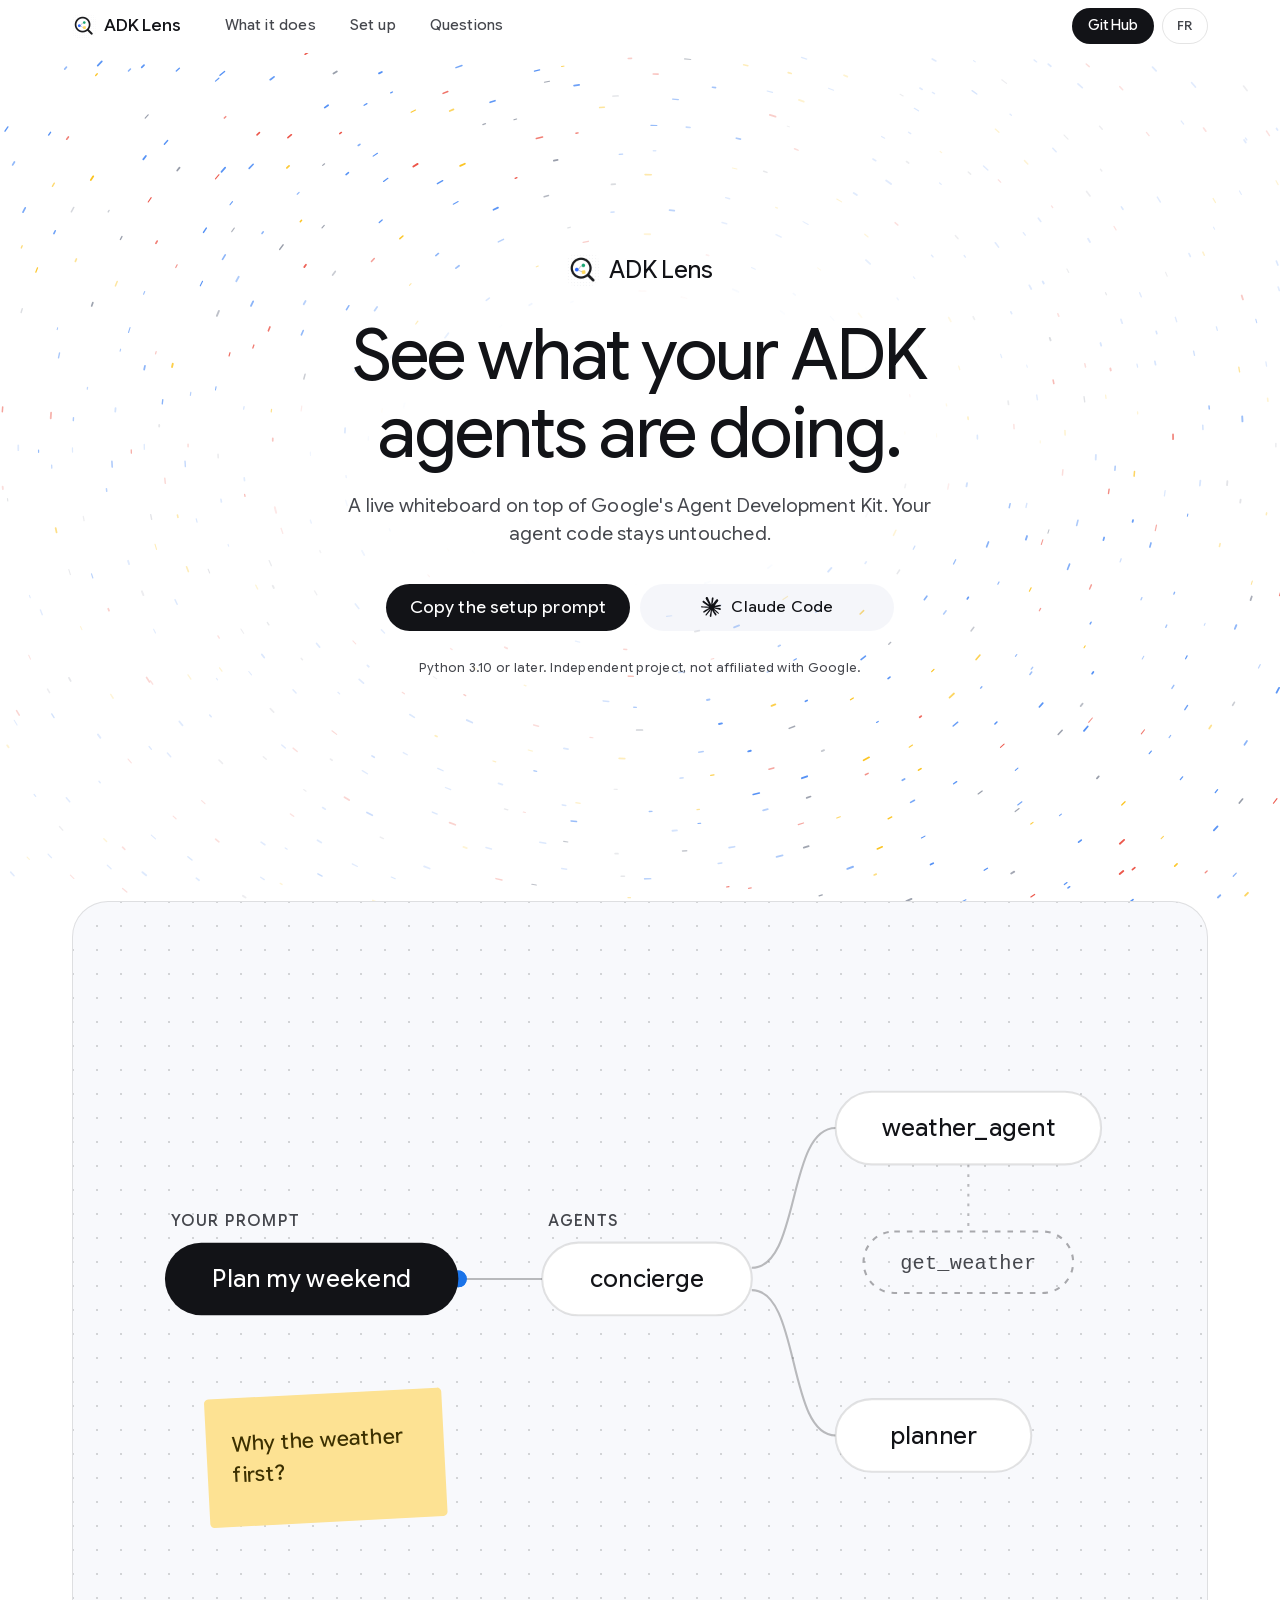
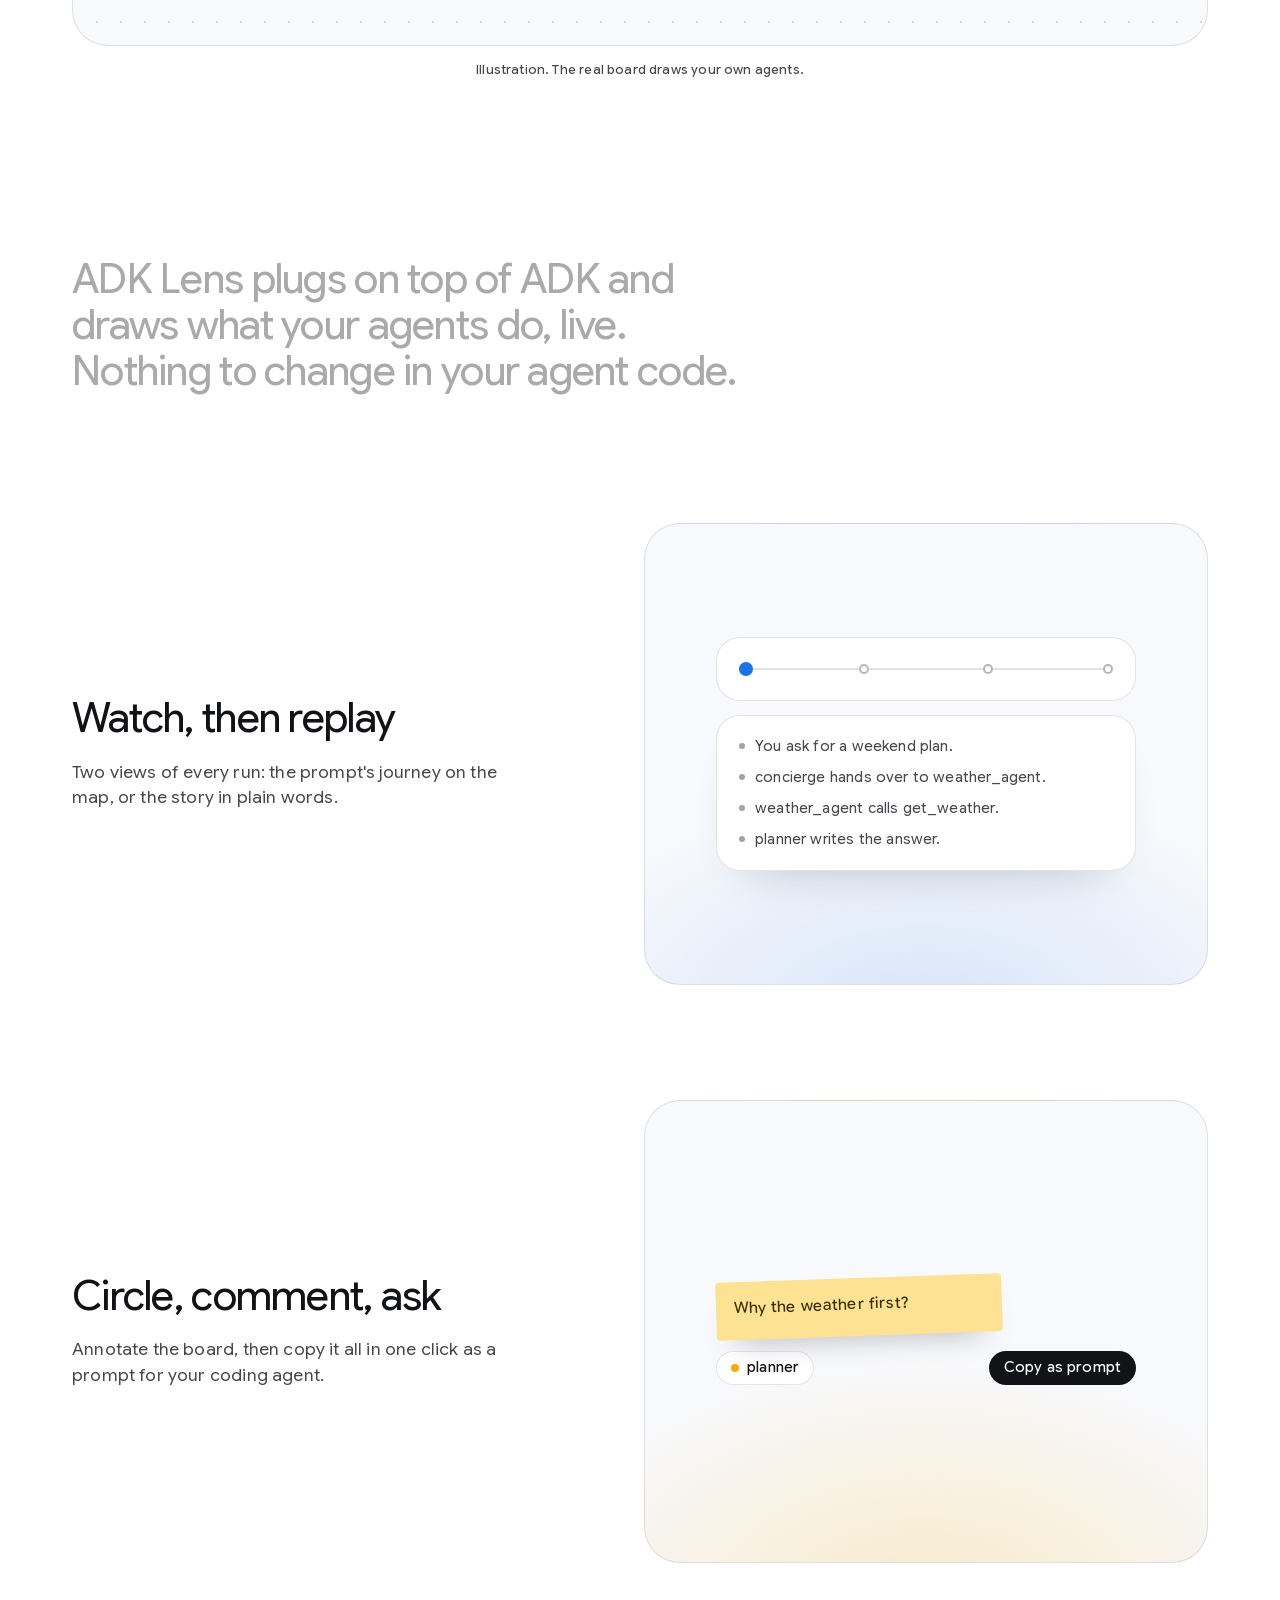
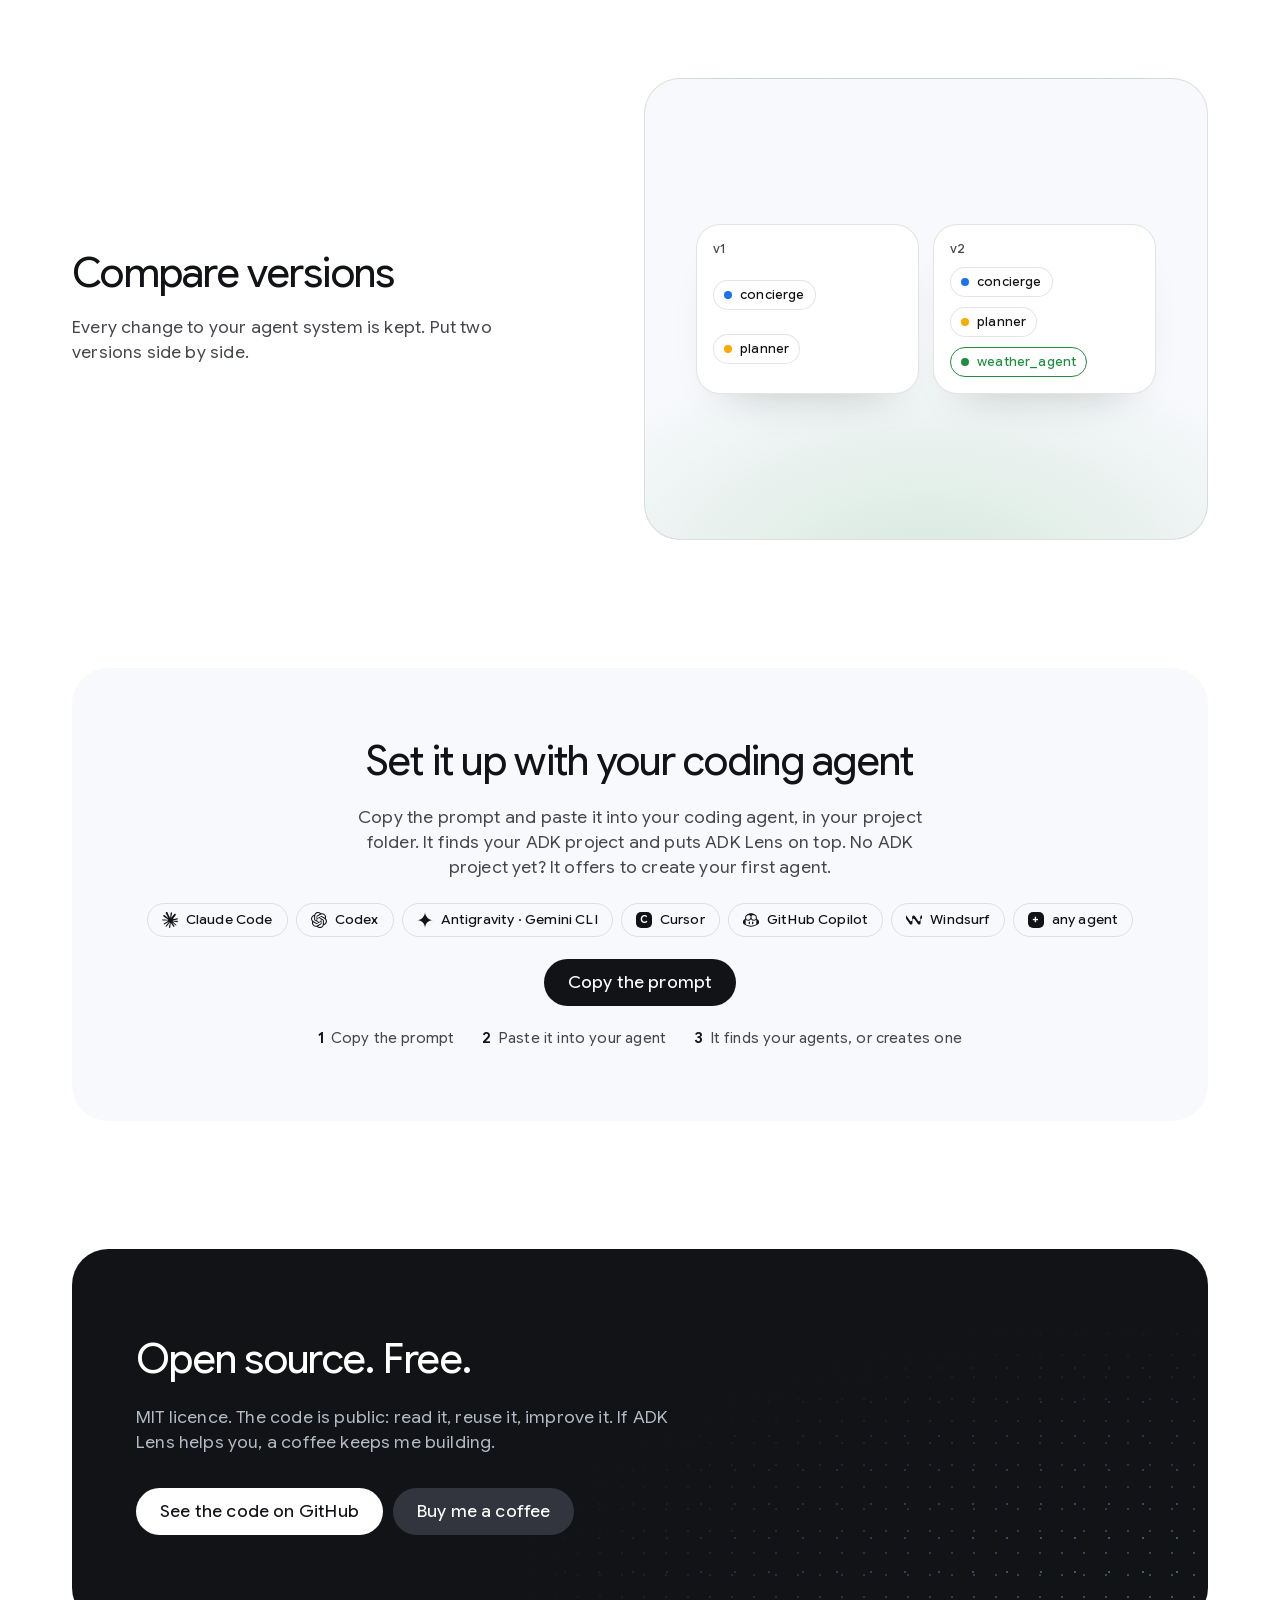
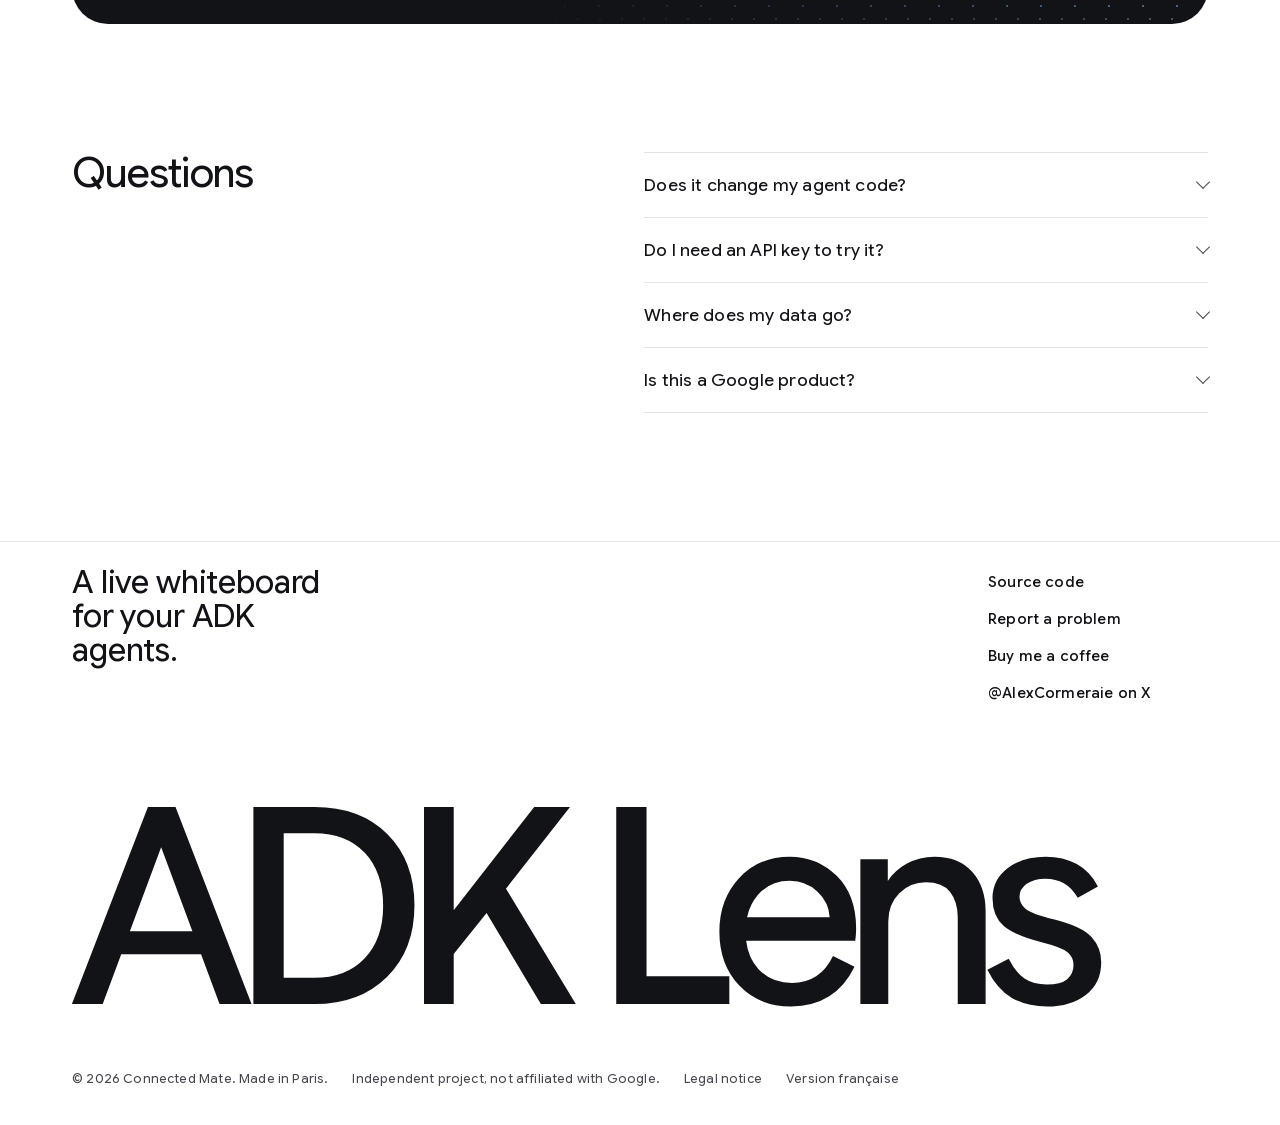
==== commit ec609319: "Setup prompt: find the ADK project or offer to create one; site no longer shows the prompt text Co-A" ====
--- a/docs/index.html
+++ b/docs/index.html
@@ -90,7 +90,7 @@
     <p class="lockup"><img src="assets/icon-192.png" alt="" width="32" height="32"><span>ADK Lens</span></p>
     <h1 class="h1" id="title">See what your ADK agents are doing.</h1>
     <p class="body">A live whiteboard on top of Google&#x27;s Agent Development Kit. Your agent code stays untouched.</p>
-    <div class="cta"><button class="btn btn--primary" type="button" data-copy="Install ADK Lens (a live whiteboard for Google ADK agents) on my machine. Follow the instructions at https://github.com/Connected-Mate/adk-lens/blob/main/AGENT-SETUP.md exactly: check the prerequisites, install, run the demo, then prove it works. Only ask me what is strictly necessary and ask before any sensitive action (password, admin rights, deletion)." data-copied="Prompt copied. Paste it into your coding agent."><span class="is-idle">Copy the setup prompt</span><span class="is-done" aria-hidden="true">Prompt copied</span></button><div class="rot"><div class="rot__list" aria-hidden="true"><span class="rot__item"><svg viewBox="0 0 24 24" width="20" height="20" fill="currentColor" aria-hidden="true" focusable="false"><path d="m4.7144 15.9555 4.7174-2.6471.079-.2307-.079-.1275h-.2307l-.7893-.0486-2.6956-.0729-2.3375-.0971-2.2646-.1214-.5707-.1215-.5343-.7042.0546-.3522.4797-.3218.686.0608 1.5179.1032 2.2767.1578 1.6514.0972 2.4468.255h.3886l.0546-.1579-.1336-.0971-.1032-.0972L6.973 9.8356l-2.55-1.6879-1.3356-.9714-.7225-.4918-.3643-.4614-.1578-1.0078.6557-.7225.8803.0607.2246.0607.8925.686 1.9064 1.4754 2.4893 1.8336.3643.3035.1457-.1032.0182-.0728-.164-.2733-1.3539-2.4467-1.445-2.4893-.6435-1.032-.17-.6194c-.0607-.255-.1032-.4674-.1032-.7285L6.287.1335 6.6997 0l.9957.1336.419.3642.6192 1.4147 1.0018 2.2282 1.5543 3.0296.4553.8985.2429.8318.091.255h.1579v-.1457l.1275-1.706.2368-2.0947.2307-2.6957.0789-.7589.3764-.9107.7468-.4918.5828.2793.4797.686-.0668.4433-.2853 1.8517-.5586 2.9021-.3643 1.9429h.2125l.2429-.2429.9835-1.3053 1.6514-2.0643.7286-.8196.85-.9046.5464-.4311h1.0321l.759 1.1293-.34 1.1657-1.0625 1.3478-.8804 1.1414-1.2628 1.7-.7893 1.36.0729.1093.1882-.0183 2.8535-.607 1.5421-.2794 1.8396-.3157.8318.3886.091.3946-.3278.8075-1.967.4857-2.3072.4614-3.4364.8136-.0425.0304.0486.0607 1.5482.1457.6618.0364h1.621l3.0175.2247.7892.522.4736.6376-.079.4857-1.2142.6193-1.6393-.3886-3.825-.9107-1.3113-.3279h-.1822v.1093l1.0929 1.0686 2.0035 1.8092 2.5075 2.3314.1275.5768-.3218.4554-.34-.0486-2.2039-1.6575-.85-.7468-1.9246-1.621h-.1275v.17l.4432.6496 2.3436 3.5214.1214 1.0807-.17.3521-.6071.2125-.6679-.1214-1.3721-1.9246L14.38 17.959l-1.1414-1.9428-.1397.079-.674 7.2552-.3156.3703-.7286.2793-.6071-.4614-.3218-.7468.3218-1.4753.3886-1.9246.3157-1.53.2853-1.9004.17-.6314-.0121-.0425-.1397.0182-1.4328 1.9672-2.1796 2.9446-1.7243 1.8456-.4128.164-.7164-.3704.0667-.6618.4008-.5889 2.386-3.0357 1.4389-1.882.929-1.0868-.0062-.1579h-.0546l-6.3385 4.1164-1.1293.1457-.4857-.4554.0608-.7467.2307-.2429 1.9064-1.3114Z"/></svg>Claude Code</span><span class="rot__item"><svg viewBox="0 0 24 24" width="20" height="20" fill="currentColor" aria-hidden="true" focusable="false"><path d="M22.2819 9.8211a5.9847 5.9847 0 0 0-.5157-4.9108 6.0462 6.0462 0 0 0-6.5098-2.9A6.0651 6.0651 0 0 0 4.9807 4.1818a5.9847 5.9847 0 0 0-3.9977 2.9 6.0462 6.0462 0 0 0 .7427 7.0966 5.98 5.98 0 0 0 .511 4.9107 6.051 6.051 0 0 0 6.5146 2.9001A5.9847 5.9847 0 0 0 13.2599 24a6.0557 6.0557 0 0 0 5.7718-4.2058 5.9894 5.9894 0 0 0 3.9977-2.9001 6.0557 6.0557 0 0 0-.7475-7.0729zm-9.022 12.6081a4.4755 4.4755 0 0 1-2.8764-1.0408l.1419-.0804 4.7783-2.7582a.7948.7948 0 0 0 .3927-.6813v-6.7369l2.02 1.1686a.071.071 0 0 1 .038.052v5.5826a4.504 4.504 0 0 1-4.4945 4.4944zm-9.6607-4.1254a4.4708 4.4708 0 0 1-.5346-3.0137l.142.0852 4.783 2.7582a.7712.7712 0 0 0 .7806 0l5.8428-3.3685v2.3324a.0804.0804 0 0 1-.0332.0615L9.74 19.9502a4.4992 4.4992 0 0 1-6.1408-1.6464zM2.3408 7.8956a4.485 4.485 0 0 1 2.3655-1.9728V11.6a.7664.7664 0 0 0 .3879.6765l5.8144 3.3543-2.0201 1.1685a.0757.0757 0 0 1-.071 0l-4.8303-2.7865A4.504 4.504 0 0 1 2.3408 7.872zm16.5963 3.8558L13.1038 8.364 15.1192 7.2a.0757.0757 0 0 1 .071 0l4.8303 2.7913a4.4944 4.4944 0 0 1-.6765 8.1042v-5.6772a.79.79 0 0 0-.407-.667zm2.0107-3.0231l-.142-.0852-4.7735-2.7818a.7759.7759 0 0 0-.7854 0L9.409 9.2297V6.8974a.0662.0662 0 0 1 .0284-.0615l4.8303-2.7866a4.4992 4.4992 0 0 1 6.6802 4.66zM8.3065 12.863l-2.02-1.1638a.0804.0804 0 0 1-.038-.0567V6.0742a4.4992 4.4992 0 0 1 7.3757-3.4537l-.142.0805L8.704 5.459a.7948.7948 0 0 0-.3927.6813zm1.0976-2.3654l2.602-1.4998 2.6069 1.4998v2.9994l-2.5974 1.4997-2.6067-1.4997Z"/></svg>Codex</span><span class="rot__item"><svg viewBox="0 0 24 24" width="20" height="20" fill="currentColor" aria-hidden="true" focusable="false"><path d="M11.04 19.32Q12 21.51 12 24q0-2.49.93-4.68.96-2.19 2.58-3.81t3.81-2.55Q21.51 12 24 12q-2.49 0-4.68-.93a12.3 12.3 0 0 1-3.81-2.58 12.3 12.3 0 0 1-2.58-3.81Q12 2.49 12 0q0 2.49-.96 4.68-.93 2.19-2.55 3.81a12.3 12.3 0 0 1-3.81 2.58Q2.49 12 0 12q2.49 0 4.68.96 2.19.93 3.81 2.55t2.55 3.81"/></svg>Antigravity · Gemini CLI</span><span class="rot__item"><span class="mono-chip" aria-hidden="true">C</span>Cursor</span><span class="rot__item"><svg viewBox="0 0 24 24" width="20" height="20" fill="currentColor" aria-hidden="true" focusable="false"><path d="M23.922 16.997C23.061 18.492 18.063 22.02 12 22.02 5.937 22.02.939 18.492.078 16.997A.641.641 0 0 1 0 16.741v-2.869a.883.883 0 0 1 .053-.22c.372-.935 1.347-2.292 2.605-2.656.167-.429.414-1.055.644-1.517a10.098 10.098 0 0 1-.052-1.086c0-1.331.282-2.499 1.132-3.368.397-.406.89-.717 1.474-.952C7.255 2.937 9.248 1.98 11.978 1.98c2.731 0 4.767.957 6.166 2.093.584.235 1.077.546 1.474.952.85.869 1.132 2.037 1.132 3.368 0 .368-.014.733-.052 1.086.23.462.477 1.088.644 1.517 1.258.364 2.233 1.721 2.605 2.656a.841.841 0 0 1 .053.22v2.869a.641.641 0 0 1-.078.256Zm-11.75-5.992h-.344a4.359 4.359 0 0 1-.355.508c-.77.947-1.918 1.492-3.508 1.492-1.725 0-2.989-.359-3.782-1.259a2.137 2.137 0 0 1-.085-.104L4 11.746v6.585c1.435.779 4.514 2.179 8 2.179 3.486 0 6.565-1.4 8-2.179v-6.585l-.098-.104s-.033.045-.085.104c-.793.9-2.057 1.259-3.782 1.259-1.59 0-2.738-.545-3.508-1.492a4.359 4.359 0 0 1-.355-.508Zm2.328 3.25c.549 0 1 .451 1 1v2c0 .549-.451 1-1 1-.549 0-1-.451-1-1v-2c0-.549.451-1 1-1Zm-5 0c.549 0 1 .451 1 1v2c0 .549-.451 1-1 1-.549 0-1-.451-1-1v-2c0-.549.451-1 1-1Zm3.313-6.185c.136 1.057.403 1.913.878 2.497.442.544 1.134.938 2.344.938 1.573 0 2.292-.337 2.657-.751.384-.435.558-1.15.558-2.361 0-1.14-.243-1.847-.705-2.319-.477-.488-1.319-.862-2.824-1.025-1.487-.161-2.192.138-2.533.529-.269.307-.437.808-.438 1.578v.021c0 .265.021.562.063.893Zm-1.626 0c.042-.331.063-.628.063-.894v-.02c-.001-.77-.169-1.271-.438-1.578-.341-.391-1.046-.69-2.533-.529-1.505.163-2.347.537-2.824 1.025-.462.472-.705 1.179-.705 2.319 0 1.211.175 1.926.558 2.361.365.414 1.084.751 2.657.751 1.21 0 1.902-.394 2.344-.938.475-.584.742-1.44.878-2.497Z"/></svg>GitHub Copilot</span><span class="rot__item"><svg viewBox="0 0 24 24" width="20" height="20" fill="currentColor" aria-hidden="true" focusable="false"><path d="M23.55 5.067c-1.2038-.002-2.1806.973-2.1806 2.1765v4.8676c0 .972-.8035 1.7594-1.7597 1.7594-.568 0-1.1352-.286-1.4718-.7659l-4.9713-7.1003c-.4125-.5896-1.0837-.941-1.8103-.941-1.1334 0-2.1533.9635-2.1533 2.153v4.8957c0 .972-.7969 1.7594-1.7596 1.7594-.57 0-1.1363-.286-1.4728-.7658L.4076 5.1598C.2822 4.9798 0 5.0688 0 5.2882v4.2452c0 .2147.0656.4228.1884.599l5.4748 7.8183c.3234.462.8006.8052 1.3509.9298 1.3771.313 2.6446-.747 2.6446-2.0977v-4.893c0-.972.7875-1.7593 1.7596-1.7593h.003a1.798 1.798 0 0 1 1.4718.7658l4.9723 7.0994c.4135.5905 1.05.941 1.8093.941 1.1587 0 2.1515-.9645 2.1515-2.153v-4.8948c0-.972.7875-1.7594 1.7596-1.7594h.194a.22.22 0 0 0 .2204-.2202v-4.622a.22.22 0 0 0-.2203-.2203Z"/></svg>Windsurf</span><span class="rot__item"><span class="mono-chip" aria-hidden="true">+</span>any agent</span><span class="rot__item rot__item--dup"><svg viewBox="0 0 24 24" width="20" height="20" fill="currentColor" aria-hidden="true" focusable="false"><path d="m4.7144 15.9555 4.7174-2.6471.079-.2307-.079-.1275h-.2307l-.7893-.0486-2.6956-.0729-2.3375-.0971-2.2646-.1214-.5707-.1215-.5343-.7042.0546-.3522.4797-.3218.686.0608 1.5179.1032 2.2767.1578 1.6514.0972 2.4468.255h.3886l.0546-.1579-.1336-.0971-.1032-.0972L6.973 9.8356l-2.55-1.6879-1.3356-.9714-.7225-.4918-.3643-.4614-.1578-1.0078.6557-.7225.8803.0607.2246.0607.8925.686 1.9064 1.4754 2.4893 1.8336.3643.3035.1457-.1032.0182-.0728-.164-.2733-1.3539-2.4467-1.445-2.4893-.6435-1.032-.17-.6194c-.0607-.255-.1032-.4674-.1032-.7285L6.287.1335 6.6997 0l.9957.1336.419.3642.6192 1.4147 1.0018 2.2282 1.5543 3.0296.4553.8985.2429.8318.091.255h.1579v-.1457l.1275-1.706.2368-2.0947.2307-2.6957.0789-.7589.3764-.9107.7468-.4918.5828.2793.4797.686-.0668.4433-.2853 1.8517-.5586 2.9021-.3643 1.9429h.2125l.2429-.2429.9835-1.3053 1.6514-2.0643.7286-.8196.85-.9046.5464-.4311h1.0321l.759 1.1293-.34 1.1657-1.0625 1.3478-.8804 1.1414-1.2628 1.7-.7893 1.36.0729.1093.1882-.0183 2.8535-.607 1.5421-.2794 1.8396-.3157.8318.3886.091.3946-.3278.8075-1.967.4857-2.3072.4614-3.4364.8136-.0425.0304.0486.0607 1.5482.1457.6618.0364h1.621l3.0175.2247.7892.522.4736.6376-.079.4857-1.2142.6193-1.6393-.3886-3.825-.9107-1.3113-.3279h-.1822v.1093l1.0929 1.0686 2.0035 1.8092 2.5075 2.3314.1275.5768-.3218.4554-.34-.0486-2.2039-1.6575-.85-.7468-1.9246-1.621h-.1275v.17l.4432.6496 2.3436 3.5214.1214 1.0807-.17.3521-.6071.2125-.6679-.1214-1.3721-1.9246L14.38 17.959l-1.1414-1.9428-.1397.079-.674 7.2552-.3156.3703-.7286.2793-.6071-.4614-.3218-.7468.3218-1.4753.3886-1.9246.3157-1.53.2853-1.9004.17-.6314-.0121-.0425-.1397.0182-1.4328 1.9672-2.1796 2.9446-1.7243 1.8456-.4128.164-.7164-.3704.0667-.6618.4008-.5889 2.386-3.0357 1.4389-1.882.929-1.0868-.0062-.1579h-.0546l-6.3385 4.1164-1.1293.1457-.4857-.4554.0608-.7467.2307-.2429 1.9064-1.3114Z"/></svg>Claude Code</span></div><span class="sr-only">Works with Claude Code, Codex, Antigravity and Gemini CLI, Cursor, GitHub Copilot, Windsurf, or any coding agent.</span></div></div>
+    <div class="cta"><button class="btn btn--primary" type="button" data-copy="Set up ADK Lens (a live whiteboard for Google ADK agents) in the folder where you are working now. Follow https://github.com/Connected-Mate/adk-lens/blob/main/AGENT-SETUP.md exactly. First look for a project that uses Google ADK here. If you find one, install ADK Lens on top of it without changing its code, and show me my own agents on the board. If you find none, tell me, then offer to install Google ADK and create a first agent with me, and put ADK Lens on it. Prove that it works. Only ask me what is strictly necessary and ask before any sensitive action (password, API key, admin rights, deletion)." data-copied="Prompt copied. Paste it into your coding agent."><span class="is-idle">Copy the setup prompt</span><span class="is-done" aria-hidden="true">Prompt copied</span></button><div class="rot"><div class="rot__list" aria-hidden="true"><span class="rot__item"><svg viewBox="0 0 24 24" width="20" height="20" fill="currentColor" aria-hidden="true" focusable="false"><path d="m4.7144 15.9555 4.7174-2.6471.079-.2307-.079-.1275h-.2307l-.7893-.0486-2.6956-.0729-2.3375-.0971-2.2646-.1214-.5707-.1215-.5343-.7042.0546-.3522.4797-.3218.686.0608 1.5179.1032 2.2767.1578 1.6514.0972 2.4468.255h.3886l.0546-.1579-.1336-.0971-.1032-.0972L6.973 9.8356l-2.55-1.6879-1.3356-.9714-.7225-.4918-.3643-.4614-.1578-1.0078.6557-.7225.8803.0607.2246.0607.8925.686 1.9064 1.4754 2.4893 1.8336.3643.3035.1457-.1032.0182-.0728-.164-.2733-1.3539-2.4467-1.445-2.4893-.6435-1.032-.17-.6194c-.0607-.255-.1032-.4674-.1032-.7285L6.287.1335 6.6997 0l.9957.1336.419.3642.6192 1.4147 1.0018 2.2282 1.5543 3.0296.4553.8985.2429.8318.091.255h.1579v-.1457l.1275-1.706.2368-2.0947.2307-2.6957.0789-.7589.3764-.9107.7468-.4918.5828.2793.4797.686-.0668.4433-.2853 1.8517-.5586 2.9021-.3643 1.9429h.2125l.2429-.2429.9835-1.3053 1.6514-2.0643.7286-.8196.85-.9046.5464-.4311h1.0321l.759 1.1293-.34 1.1657-1.0625 1.3478-.8804 1.1414-1.2628 1.7-.7893 1.36.0729.1093.1882-.0183 2.8535-.607 1.5421-.2794 1.8396-.3157.8318.3886.091.3946-.3278.8075-1.967.4857-2.3072.4614-3.4364.8136-.0425.0304.0486.0607 1.5482.1457.6618.0364h1.621l3.0175.2247.7892.522.4736.6376-.079.4857-1.2142.6193-1.6393-.3886-3.825-.9107-1.3113-.3279h-.1822v.1093l1.0929 1.0686 2.0035 1.8092 2.5075 2.3314.1275.5768-.3218.4554-.34-.0486-2.2039-1.6575-.85-.7468-1.9246-1.621h-.1275v.17l.4432.6496 2.3436 3.5214.1214 1.0807-.17.3521-.6071.2125-.6679-.1214-1.3721-1.9246L14.38 17.959l-1.1414-1.9428-.1397.079-.674 7.2552-.3156.3703-.7286.2793-.6071-.4614-.3218-.7468.3218-1.4753.3886-1.9246.3157-1.53.2853-1.9004.17-.6314-.0121-.0425-.1397.0182-1.4328 1.9672-2.1796 2.9446-1.7243 1.8456-.4128.164-.7164-.3704.0667-.6618.4008-.5889 2.386-3.0357 1.4389-1.882.929-1.0868-.0062-.1579h-.0546l-6.3385 4.1164-1.1293.1457-.4857-.4554.0608-.7467.2307-.2429 1.9064-1.3114Z"/></svg>Claude Code</span><span class="rot__item"><svg viewBox="0 0 24 24" width="20" height="20" fill="currentColor" aria-hidden="true" focusable="false"><path d="M22.2819 9.8211a5.9847 5.9847 0 0 0-.5157-4.9108 6.0462 6.0462 0 0 0-6.5098-2.9A6.0651 6.0651 0 0 0 4.9807 4.1818a5.9847 5.9847 0 0 0-3.9977 2.9 6.0462 6.0462 0 0 0 .7427 7.0966 5.98 5.98 0 0 0 .511 4.9107 6.051 6.051 0 0 0 6.5146 2.9001A5.9847 5.9847 0 0 0 13.2599 24a6.0557 6.0557 0 0 0 5.7718-4.2058 5.9894 5.9894 0 0 0 3.9977-2.9001 6.0557 6.0557 0 0 0-.7475-7.0729zm-9.022 12.6081a4.4755 4.4755 0 0 1-2.8764-1.0408l.1419-.0804 4.7783-2.7582a.7948.7948 0 0 0 .3927-.6813v-6.7369l2.02 1.1686a.071.071 0 0 1 .038.052v5.5826a4.504 4.504 0 0 1-4.4945 4.4944zm-9.6607-4.1254a4.4708 4.4708 0 0 1-.5346-3.0137l.142.0852 4.783 2.7582a.7712.7712 0 0 0 .7806 0l5.8428-3.3685v2.3324a.0804.0804 0 0 1-.0332.0615L9.74 19.9502a4.4992 4.4992 0 0 1-6.1408-1.6464zM2.3408 7.8956a4.485 4.485 0 0 1 2.3655-1.9728V11.6a.7664.7664 0 0 0 .3879.6765l5.8144 3.3543-2.0201 1.1685a.0757.0757 0 0 1-.071 0l-4.8303-2.7865A4.504 4.504 0 0 1 2.3408 7.872zm16.5963 3.8558L13.1038 8.364 15.1192 7.2a.0757.0757 0 0 1 .071 0l4.8303 2.7913a4.4944 4.4944 0 0 1-.6765 8.1042v-5.6772a.79.79 0 0 0-.407-.667zm2.0107-3.0231l-.142-.0852-4.7735-2.7818a.7759.7759 0 0 0-.7854 0L9.409 9.2297V6.8974a.0662.0662 0 0 1 .0284-.0615l4.8303-2.7866a4.4992 4.4992 0 0 1 6.6802 4.66zM8.3065 12.863l-2.02-1.1638a.0804.0804 0 0 1-.038-.0567V6.0742a4.4992 4.4992 0 0 1 7.3757-3.4537l-.142.0805L8.704 5.459a.7948.7948 0 0 0-.3927.6813zm1.0976-2.3654l2.602-1.4998 2.6069 1.4998v2.9994l-2.5974 1.4997-2.6067-1.4997Z"/></svg>Codex</span><span class="rot__item"><svg viewBox="0 0 24 24" width="20" height="20" fill="currentColor" aria-hidden="true" focusable="false"><path d="M11.04 19.32Q12 21.51 12 24q0-2.49.93-4.68.96-2.19 2.58-3.81t3.81-2.55Q21.51 12 24 12q-2.49 0-4.68-.93a12.3 12.3 0 0 1-3.81-2.58 12.3 12.3 0 0 1-2.58-3.81Q12 2.49 12 0q0 2.49-.96 4.68-.93 2.19-2.55 3.81a12.3 12.3 0 0 1-3.81 2.58Q2.49 12 0 12q2.49 0 4.68.96 2.19.93 3.81 2.55t2.55 3.81"/></svg>Antigravity · Gemini CLI</span><span class="rot__item"><span class="mono-chip" aria-hidden="true">C</span>Cursor</span><span class="rot__item"><svg viewBox="0 0 24 24" width="20" height="20" fill="currentColor" aria-hidden="true" focusable="false"><path d="M23.922 16.997C23.061 18.492 18.063 22.02 12 22.02 5.937 22.02.939 18.492.078 16.997A.641.641 0 0 1 0 16.741v-2.869a.883.883 0 0 1 .053-.22c.372-.935 1.347-2.292 2.605-2.656.167-.429.414-1.055.644-1.517a10.098 10.098 0 0 1-.052-1.086c0-1.331.282-2.499 1.132-3.368.397-.406.89-.717 1.474-.952C7.255 2.937 9.248 1.98 11.978 1.98c2.731 0 4.767.957 6.166 2.093.584.235 1.077.546 1.474.952.85.869 1.132 2.037 1.132 3.368 0 .368-.014.733-.052 1.086.23.462.477 1.088.644 1.517 1.258.364 2.233 1.721 2.605 2.656a.841.841 0 0 1 .053.22v2.869a.641.641 0 0 1-.078.256Zm-11.75-5.992h-.344a4.359 4.359 0 0 1-.355.508c-.77.947-1.918 1.492-3.508 1.492-1.725 0-2.989-.359-3.782-1.259a2.137 2.137 0 0 1-.085-.104L4 11.746v6.585c1.435.779 4.514 2.179 8 2.179 3.486 0 6.565-1.4 8-2.179v-6.585l-.098-.104s-.033.045-.085.104c-.793.9-2.057 1.259-3.782 1.259-1.59 0-2.738-.545-3.508-1.492a4.359 4.359 0 0 1-.355-.508Zm2.328 3.25c.549 0 1 .451 1 1v2c0 .549-.451 1-1 1-.549 0-1-.451-1-1v-2c0-.549.451-1 1-1Zm-5 0c.549 0 1 .451 1 1v2c0 .549-.451 1-1 1-.549 0-1-.451-1-1v-2c0-.549.451-1 1-1Zm3.313-6.185c.136 1.057.403 1.913.878 2.497.442.544 1.134.938 2.344.938 1.573 0 2.292-.337 2.657-.751.384-.435.558-1.15.558-2.361 0-1.14-.243-1.847-.705-2.319-.477-.488-1.319-.862-2.824-1.025-1.487-.161-2.192.138-2.533.529-.269.307-.437.808-.438 1.578v.021c0 .265.021.562.063.893Zm-1.626 0c.042-.331.063-.628.063-.894v-.02c-.001-.77-.169-1.271-.438-1.578-.341-.391-1.046-.69-2.533-.529-1.505.163-2.347.537-2.824 1.025-.462.472-.705 1.179-.705 2.319 0 1.211.175 1.926.558 2.361.365.414 1.084.751 2.657.751 1.21 0 1.902-.394 2.344-.938.475-.584.742-1.44.878-2.497Z"/></svg>GitHub Copilot</span><span class="rot__item"><svg viewBox="0 0 24 24" width="20" height="20" fill="currentColor" aria-hidden="true" focusable="false"><path d="M23.55 5.067c-1.2038-.002-2.1806.973-2.1806 2.1765v4.8676c0 .972-.8035 1.7594-1.7597 1.7594-.568 0-1.1352-.286-1.4718-.7659l-4.9713-7.1003c-.4125-.5896-1.0837-.941-1.8103-.941-1.1334 0-2.1533.9635-2.1533 2.153v4.8957c0 .972-.7969 1.7594-1.7596 1.7594-.57 0-1.1363-.286-1.4728-.7658L.4076 5.1598C.2822 4.9798 0 5.0688 0 5.2882v4.2452c0 .2147.0656.4228.1884.599l5.4748 7.8183c.3234.462.8006.8052 1.3509.9298 1.3771.313 2.6446-.747 2.6446-2.0977v-4.893c0-.972.7875-1.7593 1.7596-1.7593h.003a1.798 1.798 0 0 1 1.4718.7658l4.9723 7.0994c.4135.5905 1.05.941 1.8093.941 1.1587 0 2.1515-.9645 2.1515-2.153v-4.8948c0-.972.7875-1.7594 1.7596-1.7594h.194a.22.22 0 0 0 .2204-.2202v-4.622a.22.22 0 0 0-.2203-.2203Z"/></svg>Windsurf</span><span class="rot__item"><span class="mono-chip" aria-hidden="true">+</span>any agent</span><span class="rot__item rot__item--dup"><svg viewBox="0 0 24 24" width="20" height="20" fill="currentColor" aria-hidden="true" focusable="false"><path d="m4.7144 15.9555 4.7174-2.6471.079-.2307-.079-.1275h-.2307l-.7893-.0486-2.6956-.0729-2.3375-.0971-2.2646-.1214-.5707-.1215-.5343-.7042.0546-.3522.4797-.3218.686.0608 1.5179.1032 2.2767.1578 1.6514.0972 2.4468.255h.3886l.0546-.1579-.1336-.0971-.1032-.0972L6.973 9.8356l-2.55-1.6879-1.3356-.9714-.7225-.4918-.3643-.4614-.1578-1.0078.6557-.7225.8803.0607.2246.0607.8925.686 1.9064 1.4754 2.4893 1.8336.3643.3035.1457-.1032.0182-.0728-.164-.2733-1.3539-2.4467-1.445-2.4893-.6435-1.032-.17-.6194c-.0607-.255-.1032-.4674-.1032-.7285L6.287.1335 6.6997 0l.9957.1336.419.3642.6192 1.4147 1.0018 2.2282 1.5543 3.0296.4553.8985.2429.8318.091.255h.1579v-.1457l.1275-1.706.2368-2.0947.2307-2.6957.0789-.7589.3764-.9107.7468-.4918.5828.2793.4797.686-.0668.4433-.2853 1.8517-.5586 2.9021-.3643 1.9429h.2125l.2429-.2429.9835-1.3053 1.6514-2.0643.7286-.8196.85-.9046.5464-.4311h1.0321l.759 1.1293-.34 1.1657-1.0625 1.3478-.8804 1.1414-1.2628 1.7-.7893 1.36.0729.1093.1882-.0183 2.8535-.607 1.5421-.2794 1.8396-.3157.8318.3886.091.3946-.3278.8075-1.967.4857-2.3072.4614-3.4364.8136-.0425.0304.0486.0607 1.5482.1457.6618.0364h1.621l3.0175.2247.7892.522.4736.6376-.079.4857-1.2142.6193-1.6393-.3886-3.825-.9107-1.3113-.3279h-.1822v.1093l1.0929 1.0686 2.0035 1.8092 2.5075 2.3314.1275.5768-.3218.4554-.34-.0486-2.2039-1.6575-.85-.7468-1.9246-1.621h-.1275v.17l.4432.6496 2.3436 3.5214.1214 1.0807-.17.3521-.6071.2125-.6679-.1214-1.3721-1.9246L14.38 17.959l-1.1414-1.9428-.1397.079-.674 7.2552-.3156.3703-.7286.2793-.6071-.4614-.3218-.7468.3218-1.4753.3886-1.9246.3157-1.53.2853-1.9004.17-.6314-.0121-.0425-.1397.0182-1.4328 1.9672-2.1796 2.9446-1.7243 1.8456-.4128.164-.7164-.3704.0667-.6618.4008-.5889 2.386-3.0357 1.4389-1.882.929-1.0868-.0062-.1579h-.0546l-6.3385 4.1164-1.1293.1457-.4857-.4554.0608-.7467.2307-.2429 1.9064-1.3114Z"/></svg>Claude Code</span></div><span class="sr-only">Works with Claude Code, Codex, Antigravity and Gemini CLI, Cursor, GitHub Copilot, Windsurf, or any coding agent.</span></div></div>
     <p class="fine">Python 3.10 or later. Independent project, not affiliated with Google.</p>
   </div>
 </section>
@@ -139,11 +139,10 @@
 <section class="wrap setup" id="agent" aria-labelledby="agent-title">
   <div class="setup__panel">
     <h2 class="h2" id="agent-title">Set it up with your coding agent</h2>
-    <p class="body">Copy this prompt and paste it into your agent. It installs ADK Lens, runs the demo and checks that everything works.</p>
+    <p class="body">Copy the prompt and paste it into your coding agent, in your project folder. It finds your ADK project and puts ADK Lens on top. No ADK project yet? It offers to create your first agent.</p>
     <ul class="agents" role="list"><li><svg viewBox="0 0 24 24" width="20" height="20" fill="currentColor" aria-hidden="true" focusable="false"><path d="m4.7144 15.9555 4.7174-2.6471.079-.2307-.079-.1275h-.2307l-.7893-.0486-2.6956-.0729-2.3375-.0971-2.2646-.1214-.5707-.1215-.5343-.7042.0546-.3522.4797-.3218.686.0608 1.5179.1032 2.2767.1578 1.6514.0972 2.4468.255h.3886l.0546-.1579-.1336-.0971-.1032-.0972L6.973 9.8356l-2.55-1.6879-1.3356-.9714-.7225-.4918-.3643-.4614-.1578-1.0078.6557-.7225.8803.0607.2246.0607.8925.686 1.9064 1.4754 2.4893 1.8336.3643.3035.1457-.1032.0182-.0728-.164-.2733-1.3539-2.4467-1.445-2.4893-.6435-1.032-.17-.6194c-.0607-.255-.1032-.4674-.1032-.7285L6.287.1335 6.6997 0l.9957.1336.419.3642.6192 1.4147 1.0018 2.2282 1.5543 3.0296.4553.8985.2429.8318.091.255h.1579v-.1457l.1275-1.706.2368-2.0947.2307-2.6957.0789-.7589.3764-.9107.7468-.4918.5828.2793.4797.686-.0668.4433-.2853 1.8517-.5586 2.9021-.3643 1.9429h.2125l.2429-.2429.9835-1.3053 1.6514-2.0643.7286-.8196.85-.9046.5464-.4311h1.0321l.759 1.1293-.34 1.1657-1.0625 1.3478-.8804 1.1414-1.2628 1.7-.7893 1.36.0729.1093.1882-.0183 2.8535-.607 1.5421-.2794 1.8396-.3157.8318.3886.091.3946-.3278.8075-1.967.4857-2.3072.4614-3.4364.8136-.0425.0304.0486.0607 1.5482.1457.6618.0364h1.621l3.0175.2247.7892.522.4736.6376-.079.4857-1.2142.6193-1.6393-.3886-3.825-.9107-1.3113-.3279h-.1822v.1093l1.0929 1.0686 2.0035 1.8092 2.5075 2.3314.1275.5768-.3218.4554-.34-.0486-2.2039-1.6575-.85-.7468-1.9246-1.621h-.1275v.17l.4432.6496 2.3436 3.5214.1214 1.0807-.17.3521-.6071.2125-.6679-.1214-1.3721-1.9246L14.38 17.959l-1.1414-1.9428-.1397.079-.674 7.2552-.3156.3703-.7286.2793-.6071-.4614-.3218-.7468.3218-1.4753.3886-1.9246.3157-1.53.2853-1.9004.17-.6314-.0121-.0425-.1397.0182-1.4328 1.9672-2.1796 2.9446-1.7243 1.8456-.4128.164-.7164-.3704.0667-.6618.4008-.5889 2.386-3.0357 1.4389-1.882.929-1.0868-.0062-.1579h-.0546l-6.3385 4.1164-1.1293.1457-.4857-.4554.0608-.7467.2307-.2429 1.9064-1.3114Z"/></svg>Claude Code</li><li><svg viewBox="0 0 24 24" width="20" height="20" fill="currentColor" aria-hidden="true" focusable="false"><path d="M22.2819 9.8211a5.9847 5.9847 0 0 0-.5157-4.9108 6.0462 6.0462 0 0 0-6.5098-2.9A6.0651 6.0651 0 0 0 4.9807 4.1818a5.9847 5.9847 0 0 0-3.9977 2.9 6.0462 6.0462 0 0 0 .7427 7.0966 5.98 5.98 0 0 0 .511 4.9107 6.051 6.051 0 0 0 6.5146 2.9001A5.9847 5.9847 0 0 0 13.2599 24a6.0557 6.0557 0 0 0 5.7718-4.2058 5.9894 5.9894 0 0 0 3.9977-2.9001 6.0557 6.0557 0 0 0-.7475-7.0729zm-9.022 12.6081a4.4755 4.4755 0 0 1-2.8764-1.0408l.1419-.0804 4.7783-2.7582a.7948.7948 0 0 0 .3927-.6813v-6.7369l2.02 1.1686a.071.071 0 0 1 .038.052v5.5826a4.504 4.504 0 0 1-4.4945 4.4944zm-9.6607-4.1254a4.4708 4.4708 0 0 1-.5346-3.0137l.142.0852 4.783 2.7582a.7712.7712 0 0 0 .7806 0l5.8428-3.3685v2.3324a.0804.0804 0 0 1-.0332.0615L9.74 19.9502a4.4992 4.4992 0 0 1-6.1408-1.6464zM2.3408 7.8956a4.485 4.485 0 0 1 2.3655-1.9728V11.6a.7664.7664 0 0 0 .3879.6765l5.8144 3.3543-2.0201 1.1685a.0757.0757 0 0 1-.071 0l-4.8303-2.7865A4.504 4.504 0 0 1 2.3408 7.872zm16.5963 3.8558L13.1038 8.364 15.1192 7.2a.0757.0757 0 0 1 .071 0l4.8303 2.7913a4.4944 4.4944 0 0 1-.6765 8.1042v-5.6772a.79.79 0 0 0-.407-.667zm2.0107-3.0231l-.142-.0852-4.7735-2.7818a.7759.7759 0 0 0-.7854 0L9.409 9.2297V6.8974a.0662.0662 0 0 1 .0284-.0615l4.8303-2.7866a4.4992 4.4992 0 0 1 6.6802 4.66zM8.3065 12.863l-2.02-1.1638a.0804.0804 0 0 1-.038-.0567V6.0742a4.4992 4.4992 0 0 1 7.3757-3.4537l-.142.0805L8.704 5.459a.7948.7948 0 0 0-.3927.6813zm1.0976-2.3654l2.602-1.4998 2.6069 1.4998v2.9994l-2.5974 1.4997-2.6067-1.4997Z"/></svg>Codex</li><li><svg viewBox="0 0 24 24" width="20" height="20" fill="currentColor" aria-hidden="true" focusable="false"><path d="M11.04 19.32Q12 21.51 12 24q0-2.49.93-4.68.96-2.19 2.58-3.81t3.81-2.55Q21.51 12 24 12q-2.49 0-4.68-.93a12.3 12.3 0 0 1-3.81-2.58 12.3 12.3 0 0 1-2.58-3.81Q12 2.49 12 0q0 2.49-.96 4.68-.93 2.19-2.55 3.81a12.3 12.3 0 0 1-3.81 2.58Q2.49 12 0 12q2.49 0 4.68.96 2.19.93 3.81 2.55t2.55 3.81"/></svg>Antigravity · Gemini CLI</li><li><span class="mono-chip" aria-hidden="true">C</span>Cursor</li><li><svg viewBox="0 0 24 24" width="20" height="20" fill="currentColor" aria-hidden="true" focusable="false"><path d="M23.922 16.997C23.061 18.492 18.063 22.02 12 22.02 5.937 22.02.939 18.492.078 16.997A.641.641 0 0 1 0 16.741v-2.869a.883.883 0 0 1 .053-.22c.372-.935 1.347-2.292 2.605-2.656.167-.429.414-1.055.644-1.517a10.098 10.098 0 0 1-.052-1.086c0-1.331.282-2.499 1.132-3.368.397-.406.89-.717 1.474-.952C7.255 2.937 9.248 1.98 11.978 1.98c2.731 0 4.767.957 6.166 2.093.584.235 1.077.546 1.474.952.85.869 1.132 2.037 1.132 3.368 0 .368-.014.733-.052 1.086.23.462.477 1.088.644 1.517 1.258.364 2.233 1.721 2.605 2.656a.841.841 0 0 1 .053.22v2.869a.641.641 0 0 1-.078.256Zm-11.75-5.992h-.344a4.359 4.359 0 0 1-.355.508c-.77.947-1.918 1.492-3.508 1.492-1.725 0-2.989-.359-3.782-1.259a2.137 2.137 0 0 1-.085-.104L4 11.746v6.585c1.435.779 4.514 2.179 8 2.179 3.486 0 6.565-1.4 8-2.179v-6.585l-.098-.104s-.033.045-.085.104c-.793.9-2.057 1.259-3.782 1.259-1.59 0-2.738-.545-3.508-1.492a4.359 4.359 0 0 1-.355-.508Zm2.328 3.25c.549 0 1 .451 1 1v2c0 .549-.451 1-1 1-.549 0-1-.451-1-1v-2c0-.549.451-1 1-1Zm-5 0c.549 0 1 .451 1 1v2c0 .549-.451 1-1 1-.549 0-1-.451-1-1v-2c0-.549.451-1 1-1Zm3.313-6.185c.136 1.057.403 1.913.878 2.497.442.544 1.134.938 2.344.938 1.573 0 2.292-.337 2.657-.751.384-.435.558-1.15.558-2.361 0-1.14-.243-1.847-.705-2.319-.477-.488-1.319-.862-2.824-1.025-1.487-.161-2.192.138-2.533.529-.269.307-.437.808-.438 1.578v.021c0 .265.021.562.063.893Zm-1.626 0c.042-.331.063-.628.063-.894v-.02c-.001-.77-.169-1.271-.438-1.578-.341-.391-1.046-.69-2.533-.529-1.505.163-2.347.537-2.824 1.025-.462.472-.705 1.179-.705 2.319 0 1.211.175 1.926.558 2.361.365.414 1.084.751 2.657.751 1.21 0 1.902-.394 2.344-.938.475-.584.742-1.44.878-2.497Z"/></svg>GitHub Copilot</li><li><svg viewBox="0 0 24 24" width="20" height="20" fill="currentColor" aria-hidden="true" focusable="false"><path d="M23.55 5.067c-1.2038-.002-2.1806.973-2.1806 2.1765v4.8676c0 .972-.8035 1.7594-1.7597 1.7594-.568 0-1.1352-.286-1.4718-.7659l-4.9713-7.1003c-.4125-.5896-1.0837-.941-1.8103-.941-1.1334 0-2.1533.9635-2.1533 2.153v4.8957c0 .972-.7969 1.7594-1.7596 1.7594-.57 0-1.1363-.286-1.4728-.7658L.4076 5.1598C.2822 4.9798 0 5.0688 0 5.2882v4.2452c0 .2147.0656.4228.1884.599l5.4748 7.8183c.3234.462.8006.8052 1.3509.9298 1.3771.313 2.6446-.747 2.6446-2.0977v-4.893c0-.972.7875-1.7593 1.7596-1.7593h.003a1.798 1.798 0 0 1 1.4718.7658l4.9723 7.0994c.4135.5905 1.05.941 1.8093.941 1.1587 0 2.1515-.9645 2.1515-2.153v-4.8948c0-.972.7875-1.7594 1.7596-1.7594h.194a.22.22 0 0 0 .2204-.2202v-4.622a.22.22 0 0 0-.2203-.2203Z"/></svg>Windsurf</li><li><span class="mono-chip" aria-hidden="true">+</span>any agent</li></ul>
-    <pre class="prompt" aria-label="Setup prompt" tabindex="0"><code>Install ADK Lens (a live whiteboard for Google ADK agents) on my machine. Follow the instructions at https://github.com/Connected-Mate/adk-lens/blob/main/AGENT-SETUP.md exactly: check the prerequisites, install, run the demo, then prove it works. Only ask me what is strictly necessary and ask before any sensitive action (password, admin rights, deletion).</code></pre>
-    <button class="btn btn--primary" type="button" data-copy="Install ADK Lens (a live whiteboard for Google ADK agents) on my machine. Follow the instructions at https://github.com/Connected-Mate/adk-lens/blob/main/AGENT-SETUP.md exactly: check the prerequisites, install, run the demo, then prove it works. Only ask me what is strictly necessary and ask before any sensitive action (password, admin rights, deletion)." data-copied="Prompt copied. Paste it into your coding agent."><span class="is-idle">Copy the prompt</span><span class="is-done" aria-hidden="true">Prompt copied</span></button>
-    <ol class="steps small"><li>Copy the prompt</li><li>Paste it into your agent</li><li>It installs and checks</li></ol>
+    <button class="btn btn--primary" type="button" data-copy="Set up ADK Lens (a live whiteboard for Google ADK agents) in the folder where you are working now. Follow https://github.com/Connected-Mate/adk-lens/blob/main/AGENT-SETUP.md exactly. First look for a project that uses Google ADK here. If you find one, install ADK Lens on top of it without changing its code, and show me my own agents on the board. If you find none, tell me, then offer to install Google ADK and create a first agent with me, and put ADK Lens on it. Prove that it works. Only ask me what is strictly necessary and ask before any sensitive action (password, API key, admin rights, deletion)." data-copied="Prompt copied. Paste it into your coding agent."><span class="is-idle">Copy the prompt</span><span class="is-done" aria-hidden="true">Prompt copied</span></button>
+    <ol class="steps small"><li>Copy the prompt</li><li>Paste it into your agent</li><li>It finds your agents, or creates one</li></ol>
   </div>
 </section>
 <section class="night" id="source" aria-labelledby="source-title">
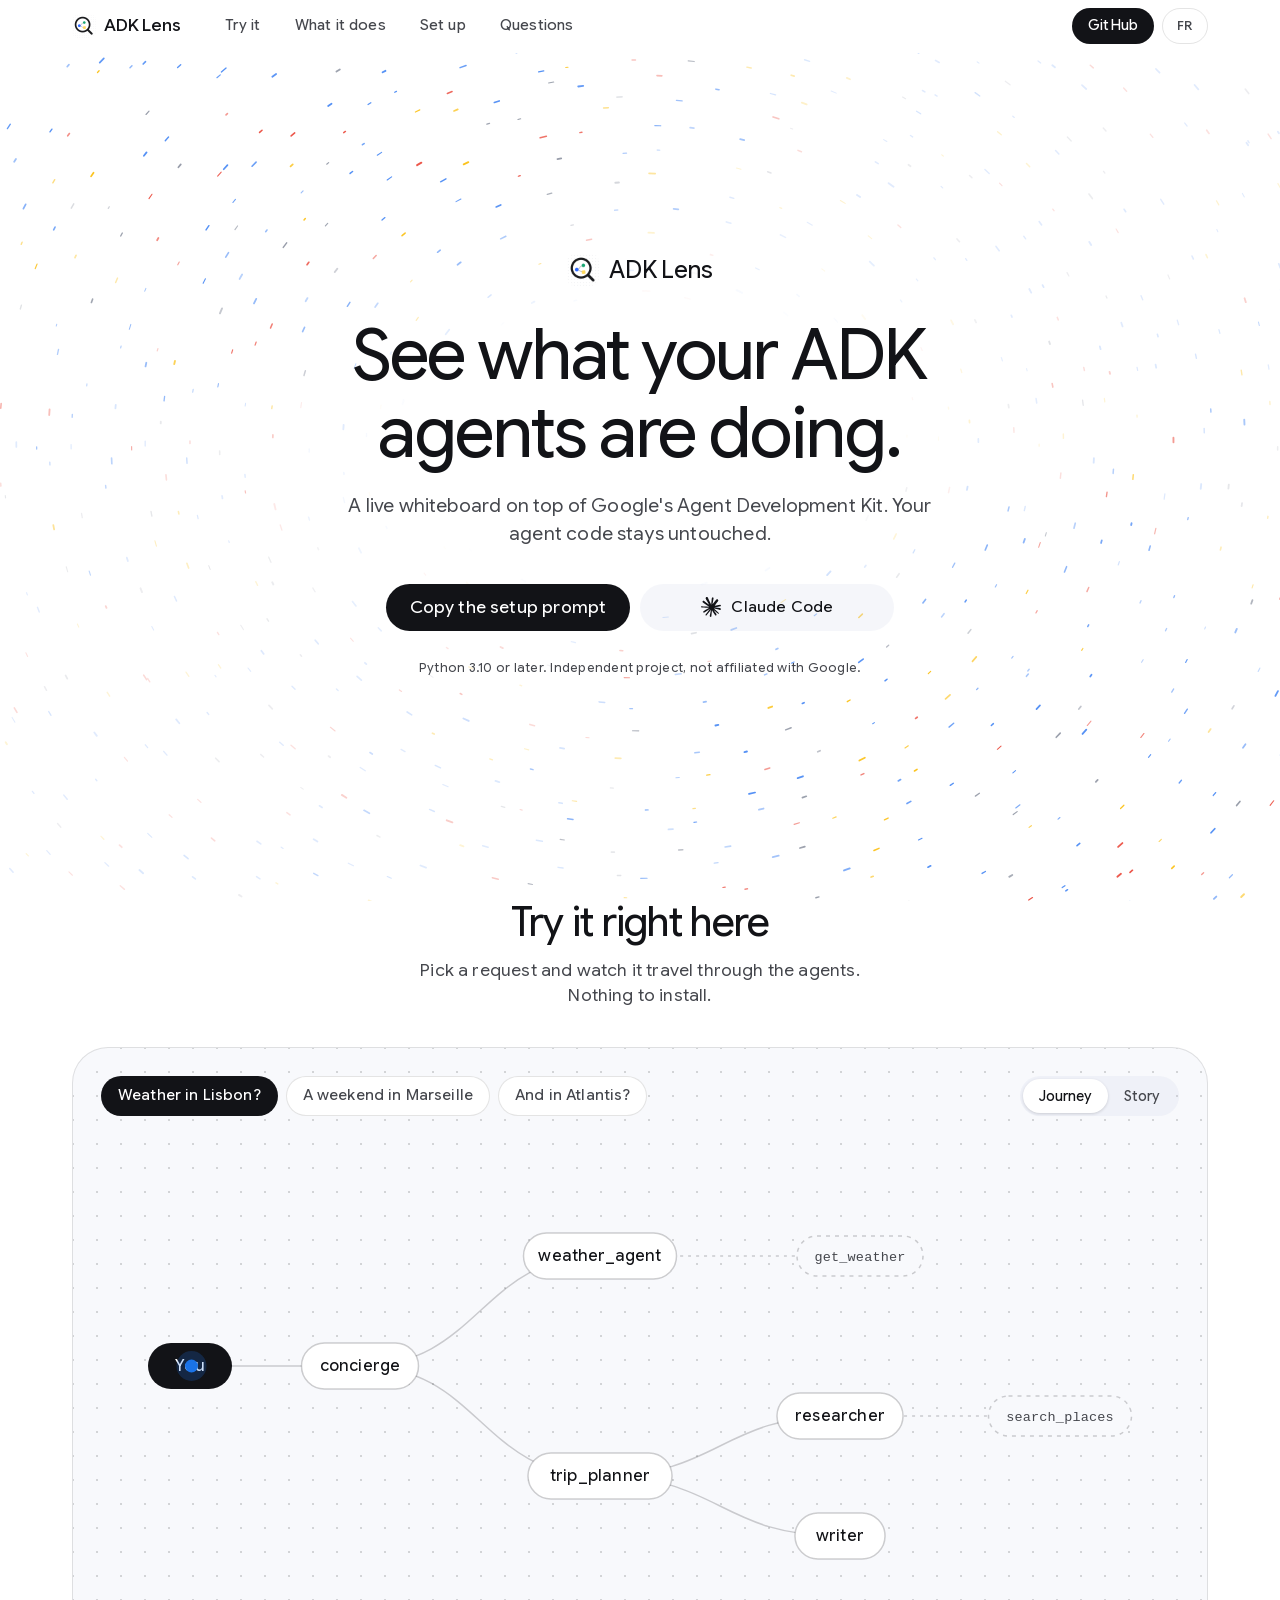
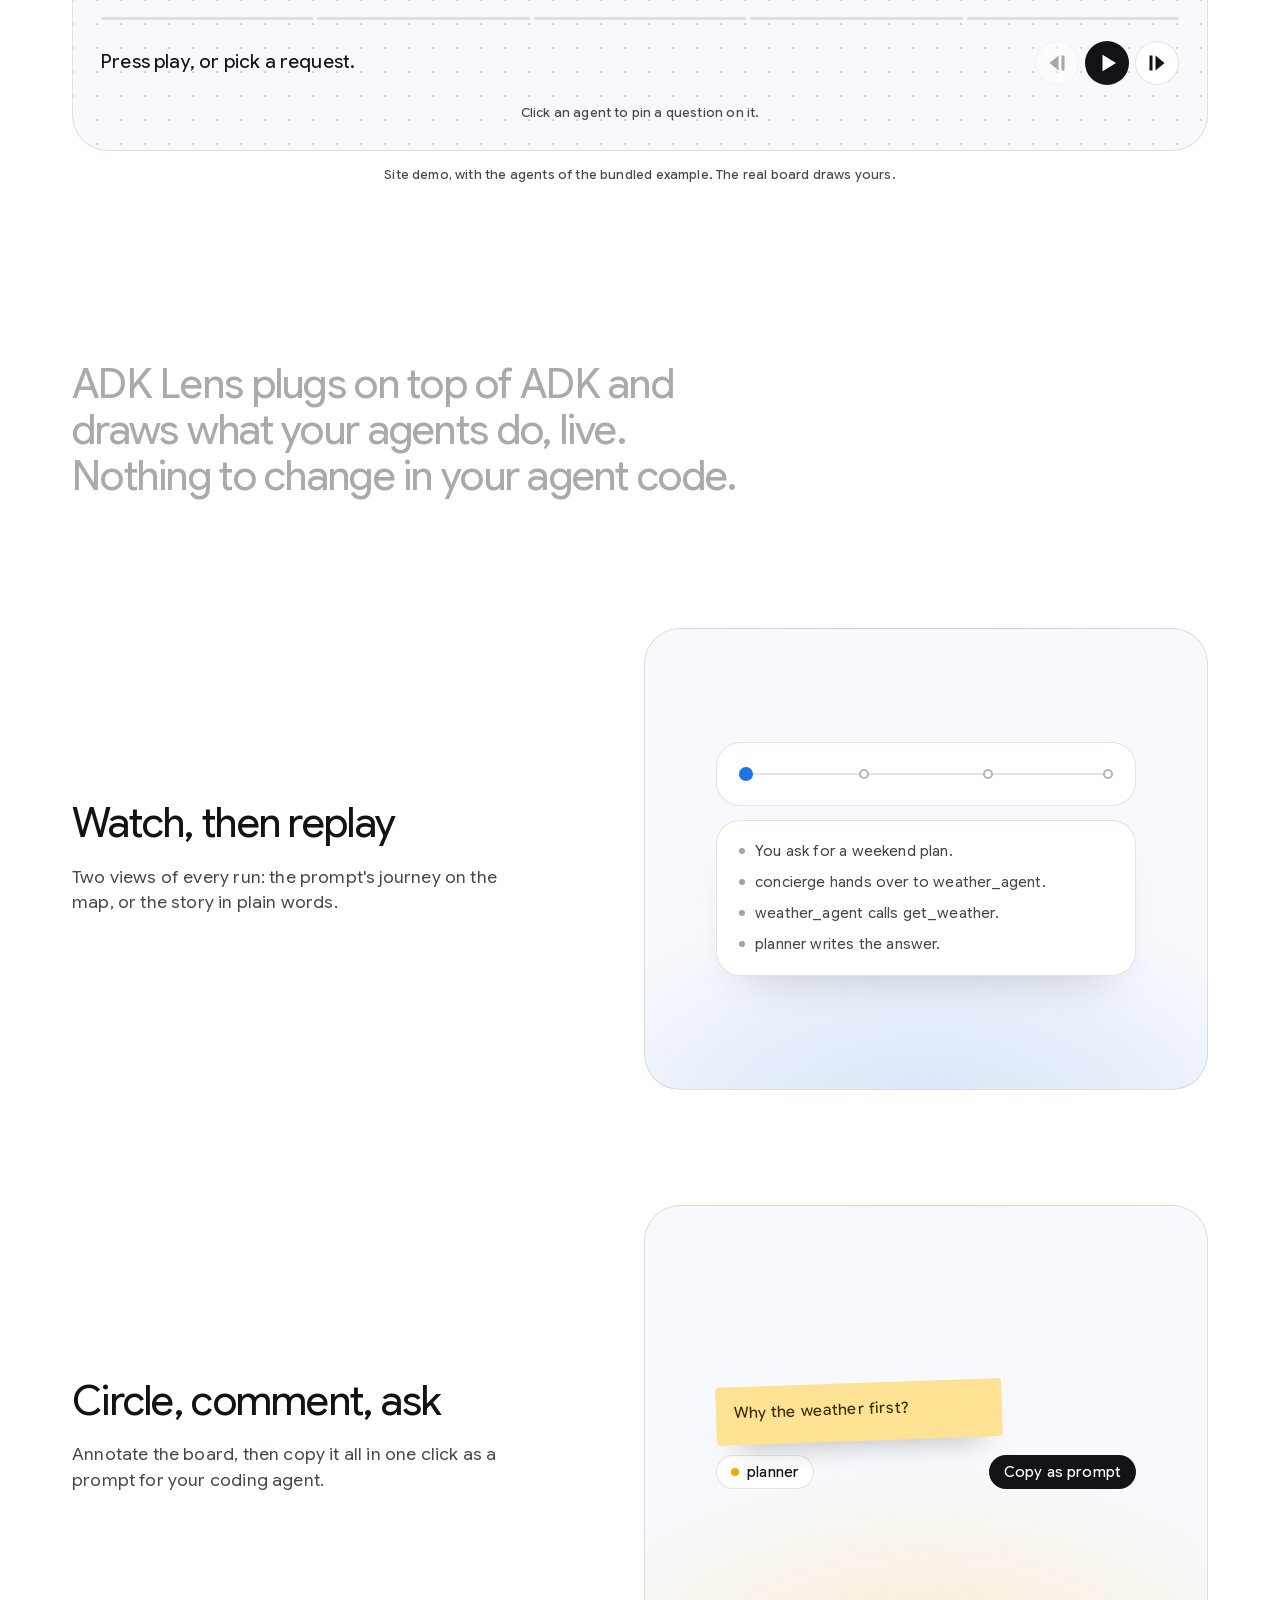
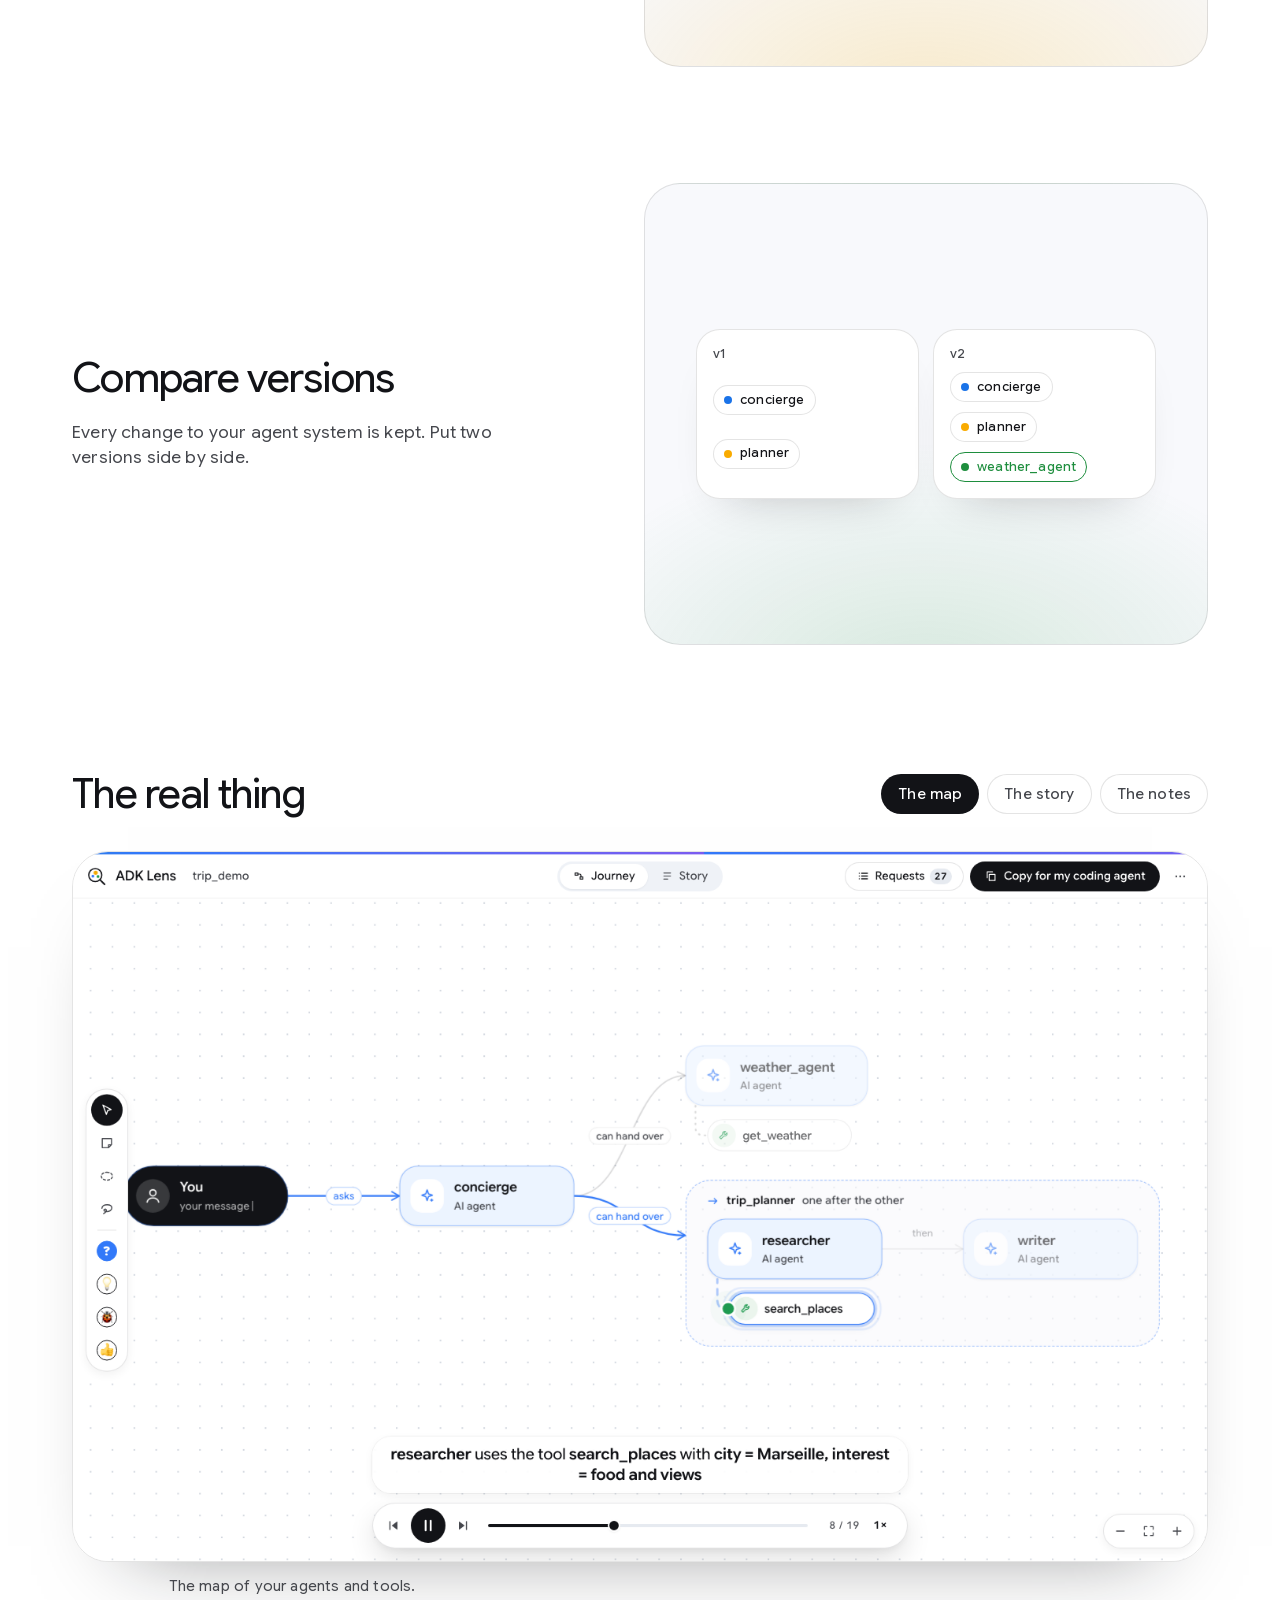
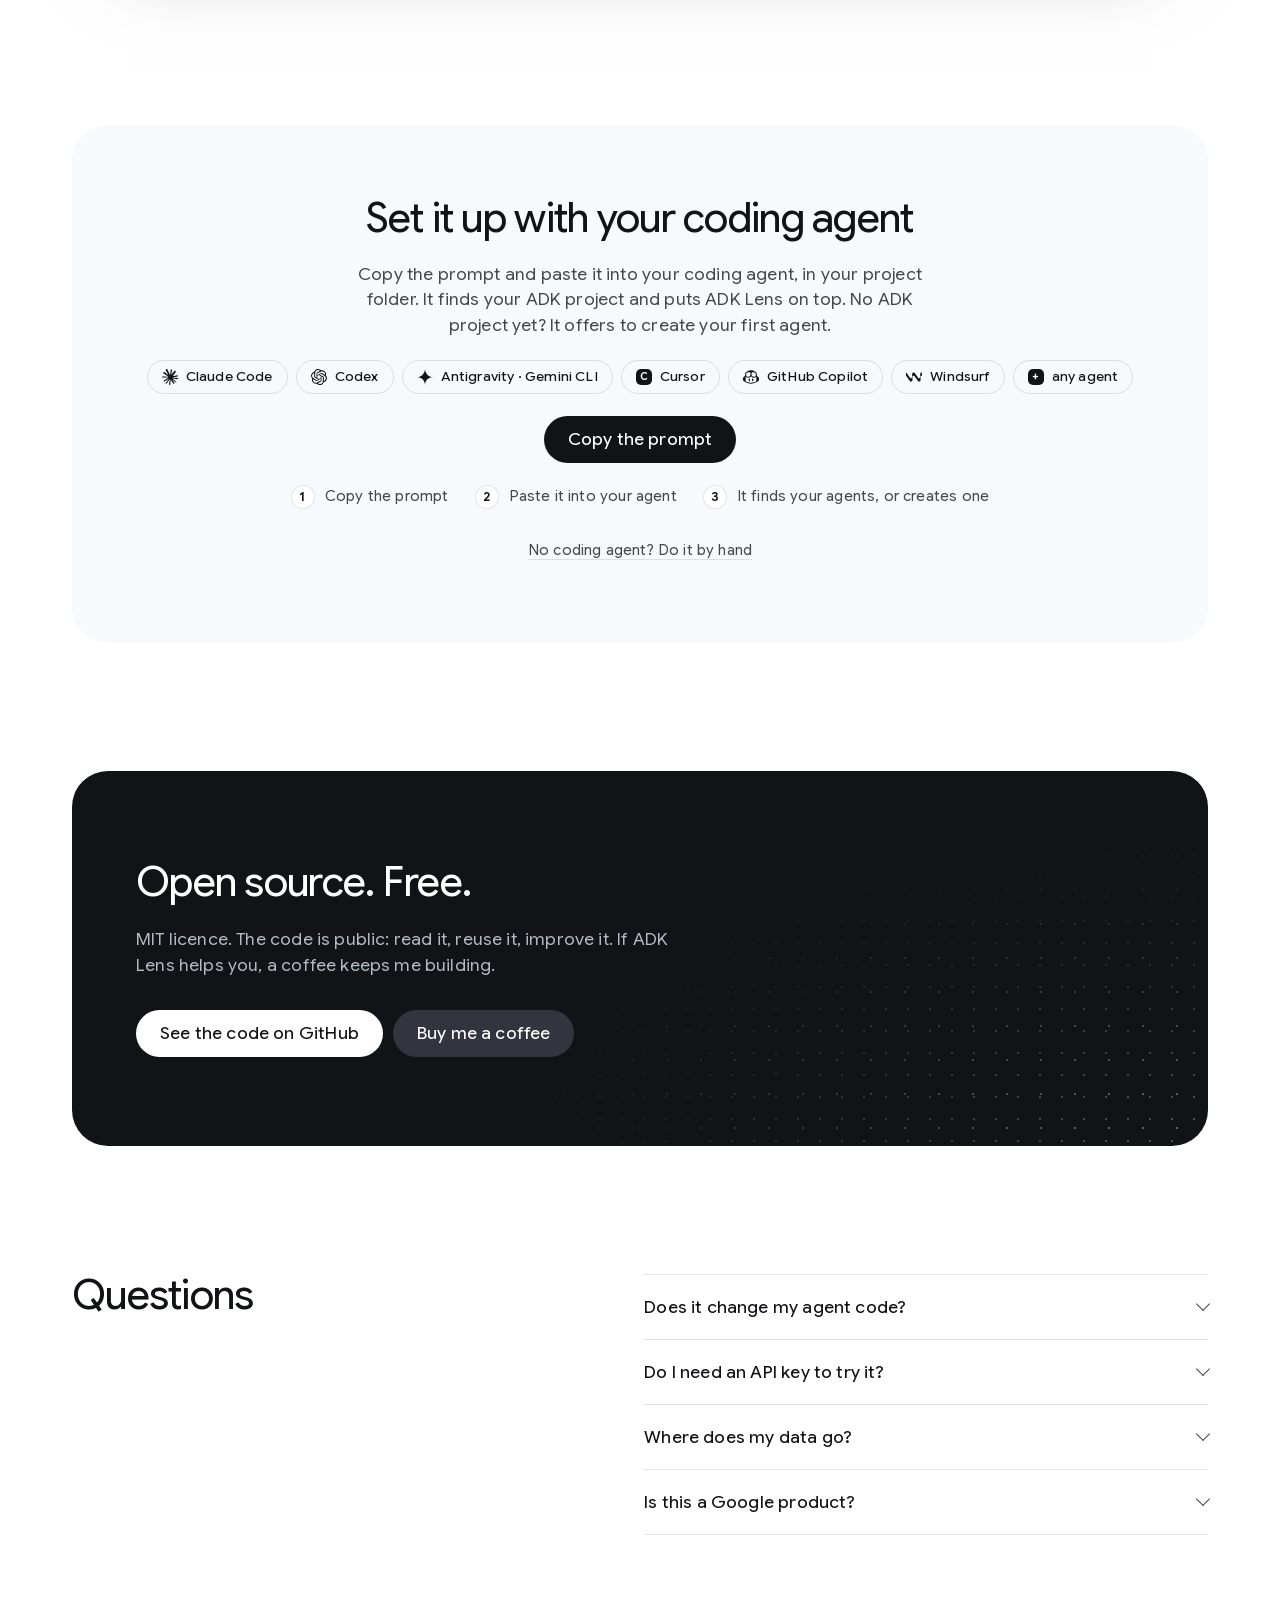
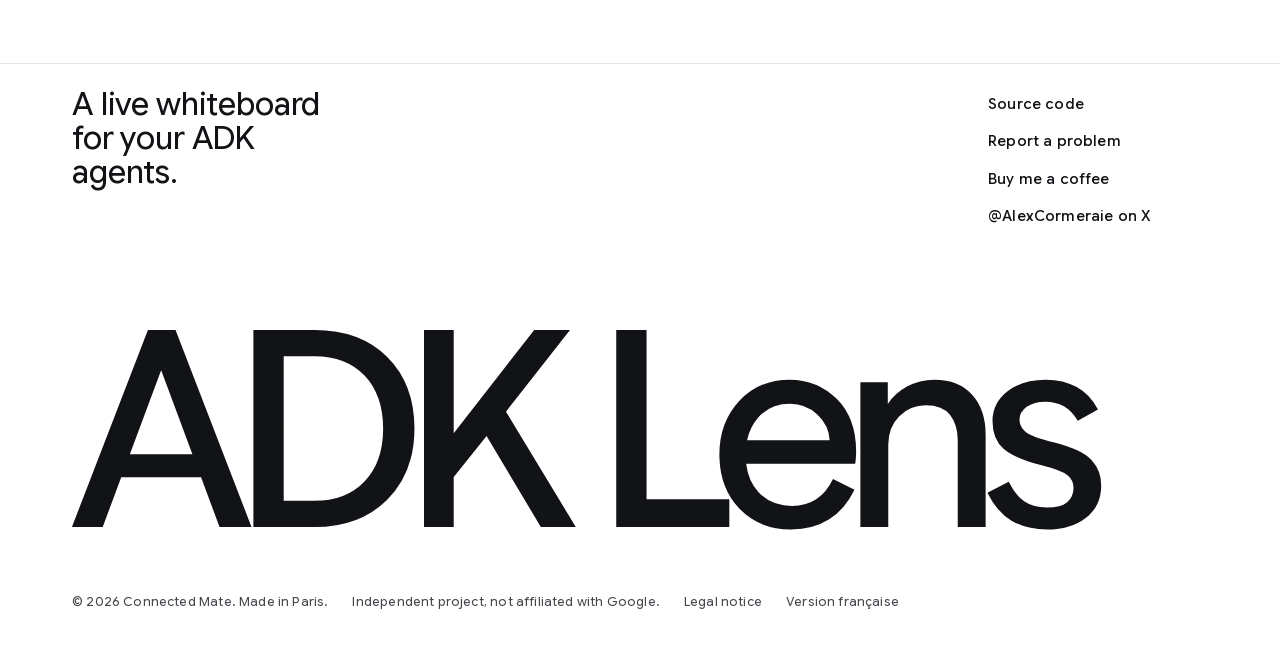
==== commit 812da40e: "Site: playable board, screenshot tabs, copy toast, by-hand install, fixes from the scenario test - T" ====
--- a/docs/index.html
+++ b/docs/index.html
@@ -35,7 +35,7 @@
 document.documentElement.classList.replace('no-js', 'js');
 try {
   var pick = localStorage.getItem('adk-lens-lang');
-  if (!pick && !/^en/i.test(navigator.language || '')) { pick = 'fr'; localStorage.setItem('adk-lens-lang', pick); }
+  if (!pick && /^fr/i.test(navigator.language || '')) { pick = 'fr'; localStorage.setItem('adk-lens-lang', pick); }
   if (pick === 'fr') location.replace('fr/' + location.search + location.hash);
 } catch (e) {}
 </script>
@@ -79,7 +79,7 @@
 <header class="top">
   <div class="wrap top__in">
     <a class="mark" href="./" aria-label="ADK Lens, home"><img src="assets/icon-192.png" alt="" width="24" height="24"><span>ADK Lens</span></a>
-    <nav class="nav" aria-label="Sections"><a href="#features">What it does</a><a href="#agent">Set up</a><a href="#faq">Questions</a></nav>
+    <nav class="nav" aria-label="Sections"><a href="#try">Try it</a><a href="#features">What it does</a><a href="#agent">Set up</a><a href="#faq">Questions</a></nav>
     <div class="top__end"><a class="btn btn--primary btn--sm" href="https://github.com/Connected-Mate/adk-lens" rel="noopener">GitHub</a><a class="lang" href="fr/" data-lang="fr" data-lang-key="adk-lens-lang" hreflang="fr" lang="fr" aria-label="Version française">FR</a></div>
   </div>
 </header>
@@ -90,12 +90,13 @@
     <p class="lockup"><img src="assets/icon-192.png" alt="" width="32" height="32"><span>ADK Lens</span></p>
     <h1 class="h1" id="title">See what your ADK agents are doing.</h1>
     <p class="body">A live whiteboard on top of Google&#x27;s Agent Development Kit. Your agent code stays untouched.</p>
-    <div class="cta"><button class="btn btn--primary" type="button" data-copy="Set up ADK Lens (a live whiteboard for Google ADK agents) in the folder where you are working now. Follow https://github.com/Connected-Mate/adk-lens/blob/main/AGENT-SETUP.md exactly. First look for a project that uses Google ADK here. If you find one, install ADK Lens on top of it without changing its code, and show me my own agents on the board. If you find none, tell me, then offer to install Google ADK and create a first agent with me, and put ADK Lens on it. Prove that it works. Only ask me what is strictly necessary and ask before any sensitive action (password, API key, admin rights, deletion)." data-copied="Prompt copied. Paste it into your coding agent."><span class="is-idle">Copy the setup prompt</span><span class="is-done" aria-hidden="true">Prompt copied</span></button><div class="rot"><div class="rot__list" aria-hidden="true"><span class="rot__item"><svg viewBox="0 0 24 24" width="20" height="20" fill="currentColor" aria-hidden="true" focusable="false"><path d="m4.7144 15.9555 4.7174-2.6471.079-.2307-.079-.1275h-.2307l-.7893-.0486-2.6956-.0729-2.3375-.0971-2.2646-.1214-.5707-.1215-.5343-.7042.0546-.3522.4797-.3218.686.0608 1.5179.1032 2.2767.1578 1.6514.0972 2.4468.255h.3886l.0546-.1579-.1336-.0971-.1032-.0972L6.973 9.8356l-2.55-1.6879-1.3356-.9714-.7225-.4918-.3643-.4614-.1578-1.0078.6557-.7225.8803.0607.2246.0607.8925.686 1.9064 1.4754 2.4893 1.8336.3643.3035.1457-.1032.0182-.0728-.164-.2733-1.3539-2.4467-1.445-2.4893-.6435-1.032-.17-.6194c-.0607-.255-.1032-.4674-.1032-.7285L6.287.1335 6.6997 0l.9957.1336.419.3642.6192 1.4147 1.0018 2.2282 1.5543 3.0296.4553.8985.2429.8318.091.255h.1579v-.1457l.1275-1.706.2368-2.0947.2307-2.6957.0789-.7589.3764-.9107.7468-.4918.5828.2793.4797.686-.0668.4433-.2853 1.8517-.5586 2.9021-.3643 1.9429h.2125l.2429-.2429.9835-1.3053 1.6514-2.0643.7286-.8196.85-.9046.5464-.4311h1.0321l.759 1.1293-.34 1.1657-1.0625 1.3478-.8804 1.1414-1.2628 1.7-.7893 1.36.0729.1093.1882-.0183 2.8535-.607 1.5421-.2794 1.8396-.3157.8318.3886.091.3946-.3278.8075-1.967.4857-2.3072.4614-3.4364.8136-.0425.0304.0486.0607 1.5482.1457.6618.0364h1.621l3.0175.2247.7892.522.4736.6376-.079.4857-1.2142.6193-1.6393-.3886-3.825-.9107-1.3113-.3279h-.1822v.1093l1.0929 1.0686 2.0035 1.8092 2.5075 2.3314.1275.5768-.3218.4554-.34-.0486-2.2039-1.6575-.85-.7468-1.9246-1.621h-.1275v.17l.4432.6496 2.3436 3.5214.1214 1.0807-.17.3521-.6071.2125-.6679-.1214-1.3721-1.9246L14.38 17.959l-1.1414-1.9428-.1397.079-.674 7.2552-.3156.3703-.7286.2793-.6071-.4614-.3218-.7468.3218-1.4753.3886-1.9246.3157-1.53.2853-1.9004.17-.6314-.0121-.0425-.1397.0182-1.4328 1.9672-2.1796 2.9446-1.7243 1.8456-.4128.164-.7164-.3704.0667-.6618.4008-.5889 2.386-3.0357 1.4389-1.882.929-1.0868-.0062-.1579h-.0546l-6.3385 4.1164-1.1293.1457-.4857-.4554.0608-.7467.2307-.2429 1.9064-1.3114Z"/></svg>Claude Code</span><span class="rot__item"><svg viewBox="0 0 24 24" width="20" height="20" fill="currentColor" aria-hidden="true" focusable="false"><path d="M22.2819 9.8211a5.9847 5.9847 0 0 0-.5157-4.9108 6.0462 6.0462 0 0 0-6.5098-2.9A6.0651 6.0651 0 0 0 4.9807 4.1818a5.9847 5.9847 0 0 0-3.9977 2.9 6.0462 6.0462 0 0 0 .7427 7.0966 5.98 5.98 0 0 0 .511 4.9107 6.051 6.051 0 0 0 6.5146 2.9001A5.9847 5.9847 0 0 0 13.2599 24a6.0557 6.0557 0 0 0 5.7718-4.2058 5.9894 5.9894 0 0 0 3.9977-2.9001 6.0557 6.0557 0 0 0-.7475-7.0729zm-9.022 12.6081a4.4755 4.4755 0 0 1-2.8764-1.0408l.1419-.0804 4.7783-2.7582a.7948.7948 0 0 0 .3927-.6813v-6.7369l2.02 1.1686a.071.071 0 0 1 .038.052v5.5826a4.504 4.504 0 0 1-4.4945 4.4944zm-9.6607-4.1254a4.4708 4.4708 0 0 1-.5346-3.0137l.142.0852 4.783 2.7582a.7712.7712 0 0 0 .7806 0l5.8428-3.3685v2.3324a.0804.0804 0 0 1-.0332.0615L9.74 19.9502a4.4992 4.4992 0 0 1-6.1408-1.6464zM2.3408 7.8956a4.485 4.485 0 0 1 2.3655-1.9728V11.6a.7664.7664 0 0 0 .3879.6765l5.8144 3.3543-2.0201 1.1685a.0757.0757 0 0 1-.071 0l-4.8303-2.7865A4.504 4.504 0 0 1 2.3408 7.872zm16.5963 3.8558L13.1038 8.364 15.1192 7.2a.0757.0757 0 0 1 .071 0l4.8303 2.7913a4.4944 4.4944 0 0 1-.6765 8.1042v-5.6772a.79.79 0 0 0-.407-.667zm2.0107-3.0231l-.142-.0852-4.7735-2.7818a.7759.7759 0 0 0-.7854 0L9.409 9.2297V6.8974a.0662.0662 0 0 1 .0284-.0615l4.8303-2.7866a4.4992 4.4992 0 0 1 6.6802 4.66zM8.3065 12.863l-2.02-1.1638a.0804.0804 0 0 1-.038-.0567V6.0742a4.4992 4.4992 0 0 1 7.3757-3.4537l-.142.0805L8.704 5.459a.7948.7948 0 0 0-.3927.6813zm1.0976-2.3654l2.602-1.4998 2.6069 1.4998v2.9994l-2.5974 1.4997-2.6067-1.4997Z"/></svg>Codex</span><span class="rot__item"><svg viewBox="0 0 24 24" width="20" height="20" fill="currentColor" aria-hidden="true" focusable="false"><path d="M11.04 19.32Q12 21.51 12 24q0-2.49.93-4.68.96-2.19 2.58-3.81t3.81-2.55Q21.51 12 24 12q-2.49 0-4.68-.93a12.3 12.3 0 0 1-3.81-2.58 12.3 12.3 0 0 1-2.58-3.81Q12 2.49 12 0q0 2.49-.96 4.68-.93 2.19-2.55 3.81a12.3 12.3 0 0 1-3.81 2.58Q2.49 12 0 12q2.49 0 4.68.96 2.19.93 3.81 2.55t2.55 3.81"/></svg>Antigravity · Gemini CLI</span><span class="rot__item"><span class="mono-chip" aria-hidden="true">C</span>Cursor</span><span class="rot__item"><svg viewBox="0 0 24 24" width="20" height="20" fill="currentColor" aria-hidden="true" focusable="false"><path d="M23.922 16.997C23.061 18.492 18.063 22.02 12 22.02 5.937 22.02.939 18.492.078 16.997A.641.641 0 0 1 0 16.741v-2.869a.883.883 0 0 1 .053-.22c.372-.935 1.347-2.292 2.605-2.656.167-.429.414-1.055.644-1.517a10.098 10.098 0 0 1-.052-1.086c0-1.331.282-2.499 1.132-3.368.397-.406.89-.717 1.474-.952C7.255 2.937 9.248 1.98 11.978 1.98c2.731 0 4.767.957 6.166 2.093.584.235 1.077.546 1.474.952.85.869 1.132 2.037 1.132 3.368 0 .368-.014.733-.052 1.086.23.462.477 1.088.644 1.517 1.258.364 2.233 1.721 2.605 2.656a.841.841 0 0 1 .053.22v2.869a.641.641 0 0 1-.078.256Zm-11.75-5.992h-.344a4.359 4.359 0 0 1-.355.508c-.77.947-1.918 1.492-3.508 1.492-1.725 0-2.989-.359-3.782-1.259a2.137 2.137 0 0 1-.085-.104L4 11.746v6.585c1.435.779 4.514 2.179 8 2.179 3.486 0 6.565-1.4 8-2.179v-6.585l-.098-.104s-.033.045-.085.104c-.793.9-2.057 1.259-3.782 1.259-1.59 0-2.738-.545-3.508-1.492a4.359 4.359 0 0 1-.355-.508Zm2.328 3.25c.549 0 1 .451 1 1v2c0 .549-.451 1-1 1-.549 0-1-.451-1-1v-2c0-.549.451-1 1-1Zm-5 0c.549 0 1 .451 1 1v2c0 .549-.451 1-1 1-.549 0-1-.451-1-1v-2c0-.549.451-1 1-1Zm3.313-6.185c.136 1.057.403 1.913.878 2.497.442.544 1.134.938 2.344.938 1.573 0 2.292-.337 2.657-.751.384-.435.558-1.15.558-2.361 0-1.14-.243-1.847-.705-2.319-.477-.488-1.319-.862-2.824-1.025-1.487-.161-2.192.138-2.533.529-.269.307-.437.808-.438 1.578v.021c0 .265.021.562.063.893Zm-1.626 0c.042-.331.063-.628.063-.894v-.02c-.001-.77-.169-1.271-.438-1.578-.341-.391-1.046-.69-2.533-.529-1.505.163-2.347.537-2.824 1.025-.462.472-.705 1.179-.705 2.319 0 1.211.175 1.926.558 2.361.365.414 1.084.751 2.657.751 1.21 0 1.902-.394 2.344-.938.475-.584.742-1.44.878-2.497Z"/></svg>GitHub Copilot</span><span class="rot__item"><svg viewBox="0 0 24 24" width="20" height="20" fill="currentColor" aria-hidden="true" focusable="false"><path d="M23.55 5.067c-1.2038-.002-2.1806.973-2.1806 2.1765v4.8676c0 .972-.8035 1.7594-1.7597 1.7594-.568 0-1.1352-.286-1.4718-.7659l-4.9713-7.1003c-.4125-.5896-1.0837-.941-1.8103-.941-1.1334 0-2.1533.9635-2.1533 2.153v4.8957c0 .972-.7969 1.7594-1.7596 1.7594-.57 0-1.1363-.286-1.4728-.7658L.4076 5.1598C.2822 4.9798 0 5.0688 0 5.2882v4.2452c0 .2147.0656.4228.1884.599l5.4748 7.8183c.3234.462.8006.8052 1.3509.9298 1.3771.313 2.6446-.747 2.6446-2.0977v-4.893c0-.972.7875-1.7593 1.7596-1.7593h.003a1.798 1.798 0 0 1 1.4718.7658l4.9723 7.0994c.4135.5905 1.05.941 1.8093.941 1.1587 0 2.1515-.9645 2.1515-2.153v-4.8948c0-.972.7875-1.7594 1.7596-1.7594h.194a.22.22 0 0 0 .2204-.2202v-4.622a.22.22 0 0 0-.2203-.2203Z"/></svg>Windsurf</span><span class="rot__item"><span class="mono-chip" aria-hidden="true">+</span>any agent</span><span class="rot__item rot__item--dup"><svg viewBox="0 0 24 24" width="20" height="20" fill="currentColor" aria-hidden="true" focusable="false"><path d="m4.7144 15.9555 4.7174-2.6471.079-.2307-.079-.1275h-.2307l-.7893-.0486-2.6956-.0729-2.3375-.0971-2.2646-.1214-.5707-.1215-.5343-.7042.0546-.3522.4797-.3218.686.0608 1.5179.1032 2.2767.1578 1.6514.0972 2.4468.255h.3886l.0546-.1579-.1336-.0971-.1032-.0972L6.973 9.8356l-2.55-1.6879-1.3356-.9714-.7225-.4918-.3643-.4614-.1578-1.0078.6557-.7225.8803.0607.2246.0607.8925.686 1.9064 1.4754 2.4893 1.8336.3643.3035.1457-.1032.0182-.0728-.164-.2733-1.3539-2.4467-1.445-2.4893-.6435-1.032-.17-.6194c-.0607-.255-.1032-.4674-.1032-.7285L6.287.1335 6.6997 0l.9957.1336.419.3642.6192 1.4147 1.0018 2.2282 1.5543 3.0296.4553.8985.2429.8318.091.255h.1579v-.1457l.1275-1.706.2368-2.0947.2307-2.6957.0789-.7589.3764-.9107.7468-.4918.5828.2793.4797.686-.0668.4433-.2853 1.8517-.5586 2.9021-.3643 1.9429h.2125l.2429-.2429.9835-1.3053 1.6514-2.0643.7286-.8196.85-.9046.5464-.4311h1.0321l.759 1.1293-.34 1.1657-1.0625 1.3478-.8804 1.1414-1.2628 1.7-.7893 1.36.0729.1093.1882-.0183 2.8535-.607 1.5421-.2794 1.8396-.3157.8318.3886.091.3946-.3278.8075-1.967.4857-2.3072.4614-3.4364.8136-.0425.0304.0486.0607 1.5482.1457.6618.0364h1.621l3.0175.2247.7892.522.4736.6376-.079.4857-1.2142.6193-1.6393-.3886-3.825-.9107-1.3113-.3279h-.1822v.1093l1.0929 1.0686 2.0035 1.8092 2.5075 2.3314.1275.5768-.3218.4554-.34-.0486-2.2039-1.6575-.85-.7468-1.9246-1.621h-.1275v.17l.4432.6496 2.3436 3.5214.1214 1.0807-.17.3521-.6071.2125-.6679-.1214-1.3721-1.9246L14.38 17.959l-1.1414-1.9428-.1397.079-.674 7.2552-.3156.3703-.7286.2793-.6071-.4614-.3218-.7468.3218-1.4753.3886-1.9246.3157-1.53.2853-1.9004.17-.6314-.0121-.0425-.1397.0182-1.4328 1.9672-2.1796 2.9446-1.7243 1.8456-.4128.164-.7164-.3704.0667-.6618.4008-.5889 2.386-3.0357 1.4389-1.882.929-1.0868-.0062-.1579h-.0546l-6.3385 4.1164-1.1293.1457-.4857-.4554.0608-.7467.2307-.2429 1.9064-1.3114Z"/></svg>Claude Code</span></div><span class="sr-only">Works with Claude Code, Codex, Antigravity and Gemini CLI, Cursor, GitHub Copilot, Windsurf, or any coding agent.</span></div></div>
+    <div class="cta"><button class="btn btn--primary" type="button" data-copy="Set up ADK Lens (a live whiteboard for Google ADK agents) in the folder where you are working now. Follow https://github.com/Connected-Mate/adk-lens/blob/main/AGENT-SETUP.md exactly. First look for a project that uses Google ADK here. If you find one, install ADK Lens on top of it without changing its code, and show me my own agents on the board. If you find none, tell me, then offer to install Google ADK and create a first agent with me, and put ADK Lens on it. Prove that it works. Only ask me what is strictly necessary and ask before any sensitive action (password, API key, admin rights, deletion)." data-copied="Prompt copied. Paste it into your coding agent." data-fail="Your browser blocked the copy." data-fail-link="Open the setup guide" data-fail-href="https://github.com/Connected-Mate/adk-lens/blob/main/AGENT-SETUP.md"><span class="is-idle">Copy the setup prompt</span><span class="is-done" aria-hidden="true">Prompt copied</span></button><div class="rot"><div class="rot__list" aria-hidden="true"><span class="rot__item"><svg viewBox="0 0 24 24" width="20" height="20" fill="currentColor" aria-hidden="true" focusable="false"><path d="m4.7144 15.9555 4.7174-2.6471.079-.2307-.079-.1275h-.2307l-.7893-.0486-2.6956-.0729-2.3375-.0971-2.2646-.1214-.5707-.1215-.5343-.7042.0546-.3522.4797-.3218.686.0608 1.5179.1032 2.2767.1578 1.6514.0972 2.4468.255h.3886l.0546-.1579-.1336-.0971-.1032-.0972L6.973 9.8356l-2.55-1.6879-1.3356-.9714-.7225-.4918-.3643-.4614-.1578-1.0078.6557-.7225.8803.0607.2246.0607.8925.686 1.9064 1.4754 2.4893 1.8336.3643.3035.1457-.1032.0182-.0728-.164-.2733-1.3539-2.4467-1.445-2.4893-.6435-1.032-.17-.6194c-.0607-.255-.1032-.4674-.1032-.7285L6.287.1335 6.6997 0l.9957.1336.419.3642.6192 1.4147 1.0018 2.2282 1.5543 3.0296.4553.8985.2429.8318.091.255h.1579v-.1457l.1275-1.706.2368-2.0947.2307-2.6957.0789-.7589.3764-.9107.7468-.4918.5828.2793.4797.686-.0668.4433-.2853 1.8517-.5586 2.9021-.3643 1.9429h.2125l.2429-.2429.9835-1.3053 1.6514-2.0643.7286-.8196.85-.9046.5464-.4311h1.0321l.759 1.1293-.34 1.1657-1.0625 1.3478-.8804 1.1414-1.2628 1.7-.7893 1.36.0729.1093.1882-.0183 2.8535-.607 1.5421-.2794 1.8396-.3157.8318.3886.091.3946-.3278.8075-1.967.4857-2.3072.4614-3.4364.8136-.0425.0304.0486.0607 1.5482.1457.6618.0364h1.621l3.0175.2247.7892.522.4736.6376-.079.4857-1.2142.6193-1.6393-.3886-3.825-.9107-1.3113-.3279h-.1822v.1093l1.0929 1.0686 2.0035 1.8092 2.5075 2.3314.1275.5768-.3218.4554-.34-.0486-2.2039-1.6575-.85-.7468-1.9246-1.621h-.1275v.17l.4432.6496 2.3436 3.5214.1214 1.0807-.17.3521-.6071.2125-.6679-.1214-1.3721-1.9246L14.38 17.959l-1.1414-1.9428-.1397.079-.674 7.2552-.3156.3703-.7286.2793-.6071-.4614-.3218-.7468.3218-1.4753.3886-1.9246.3157-1.53.2853-1.9004.17-.6314-.0121-.0425-.1397.0182-1.4328 1.9672-2.1796 2.9446-1.7243 1.8456-.4128.164-.7164-.3704.0667-.6618.4008-.5889 2.386-3.0357 1.4389-1.882.929-1.0868-.0062-.1579h-.0546l-6.3385 4.1164-1.1293.1457-.4857-.4554.0608-.7467.2307-.2429 1.9064-1.3114Z"/></svg>Claude Code</span><span class="rot__item"><svg viewBox="0 0 24 24" width="20" height="20" fill="currentColor" aria-hidden="true" focusable="false"><path d="M22.2819 9.8211a5.9847 5.9847 0 0 0-.5157-4.9108 6.0462 6.0462 0 0 0-6.5098-2.9A6.0651 6.0651 0 0 0 4.9807 4.1818a5.9847 5.9847 0 0 0-3.9977 2.9 6.0462 6.0462 0 0 0 .7427 7.0966 5.98 5.98 0 0 0 .511 4.9107 6.051 6.051 0 0 0 6.5146 2.9001A5.9847 5.9847 0 0 0 13.2599 24a6.0557 6.0557 0 0 0 5.7718-4.2058 5.9894 5.9894 0 0 0 3.9977-2.9001 6.0557 6.0557 0 0 0-.7475-7.0729zm-9.022 12.6081a4.4755 4.4755 0 0 1-2.8764-1.0408l.1419-.0804 4.7783-2.7582a.7948.7948 0 0 0 .3927-.6813v-6.7369l2.02 1.1686a.071.071 0 0 1 .038.052v5.5826a4.504 4.504 0 0 1-4.4945 4.4944zm-9.6607-4.1254a4.4708 4.4708 0 0 1-.5346-3.0137l.142.0852 4.783 2.7582a.7712.7712 0 0 0 .7806 0l5.8428-3.3685v2.3324a.0804.0804 0 0 1-.0332.0615L9.74 19.9502a4.4992 4.4992 0 0 1-6.1408-1.6464zM2.3408 7.8956a4.485 4.485 0 0 1 2.3655-1.9728V11.6a.7664.7664 0 0 0 .3879.6765l5.8144 3.3543-2.0201 1.1685a.0757.0757 0 0 1-.071 0l-4.8303-2.7865A4.504 4.504 0 0 1 2.3408 7.872zm16.5963 3.8558L13.1038 8.364 15.1192 7.2a.0757.0757 0 0 1 .071 0l4.8303 2.7913a4.4944 4.4944 0 0 1-.6765 8.1042v-5.6772a.79.79 0 0 0-.407-.667zm2.0107-3.0231l-.142-.0852-4.7735-2.7818a.7759.7759 0 0 0-.7854 0L9.409 9.2297V6.8974a.0662.0662 0 0 1 .0284-.0615l4.8303-2.7866a4.4992 4.4992 0 0 1 6.6802 4.66zM8.3065 12.863l-2.02-1.1638a.0804.0804 0 0 1-.038-.0567V6.0742a4.4992 4.4992 0 0 1 7.3757-3.4537l-.142.0805L8.704 5.459a.7948.7948 0 0 0-.3927.6813zm1.0976-2.3654l2.602-1.4998 2.6069 1.4998v2.9994l-2.5974 1.4997-2.6067-1.4997Z"/></svg>Codex</span><span class="rot__item"><svg viewBox="0 0 24 24" width="20" height="20" fill="currentColor" aria-hidden="true" focusable="false"><path d="M11.04 19.32Q12 21.51 12 24q0-2.49.93-4.68.96-2.19 2.58-3.81t3.81-2.55Q21.51 12 24 12q-2.49 0-4.68-.93a12.3 12.3 0 0 1-3.81-2.58 12.3 12.3 0 0 1-2.58-3.81Q12 2.49 12 0q0 2.49-.96 4.68-.93 2.19-2.55 3.81a12.3 12.3 0 0 1-3.81 2.58Q2.49 12 0 12q2.49 0 4.68.96 2.19.93 3.81 2.55t2.55 3.81"/></svg>Antigravity · Gemini CLI</span><span class="rot__item"><span class="mono-chip" aria-hidden="true">C</span>Cursor</span><span class="rot__item"><svg viewBox="0 0 24 24" width="20" height="20" fill="currentColor" aria-hidden="true" focusable="false"><path d="M23.922 16.997C23.061 18.492 18.063 22.02 12 22.02 5.937 22.02.939 18.492.078 16.997A.641.641 0 0 1 0 16.741v-2.869a.883.883 0 0 1 .053-.22c.372-.935 1.347-2.292 2.605-2.656.167-.429.414-1.055.644-1.517a10.098 10.098 0 0 1-.052-1.086c0-1.331.282-2.499 1.132-3.368.397-.406.89-.717 1.474-.952C7.255 2.937 9.248 1.98 11.978 1.98c2.731 0 4.767.957 6.166 2.093.584.235 1.077.546 1.474.952.85.869 1.132 2.037 1.132 3.368 0 .368-.014.733-.052 1.086.23.462.477 1.088.644 1.517 1.258.364 2.233 1.721 2.605 2.656a.841.841 0 0 1 .053.22v2.869a.641.641 0 0 1-.078.256Zm-11.75-5.992h-.344a4.359 4.359 0 0 1-.355.508c-.77.947-1.918 1.492-3.508 1.492-1.725 0-2.989-.359-3.782-1.259a2.137 2.137 0 0 1-.085-.104L4 11.746v6.585c1.435.779 4.514 2.179 8 2.179 3.486 0 6.565-1.4 8-2.179v-6.585l-.098-.104s-.033.045-.085.104c-.793.9-2.057 1.259-3.782 1.259-1.59 0-2.738-.545-3.508-1.492a4.359 4.359 0 0 1-.355-.508Zm2.328 3.25c.549 0 1 .451 1 1v2c0 .549-.451 1-1 1-.549 0-1-.451-1-1v-2c0-.549.451-1 1-1Zm-5 0c.549 0 1 .451 1 1v2c0 .549-.451 1-1 1-.549 0-1-.451-1-1v-2c0-.549.451-1 1-1Zm3.313-6.185c.136 1.057.403 1.913.878 2.497.442.544 1.134.938 2.344.938 1.573 0 2.292-.337 2.657-.751.384-.435.558-1.15.558-2.361 0-1.14-.243-1.847-.705-2.319-.477-.488-1.319-.862-2.824-1.025-1.487-.161-2.192.138-2.533.529-.269.307-.437.808-.438 1.578v.021c0 .265.021.562.063.893Zm-1.626 0c.042-.331.063-.628.063-.894v-.02c-.001-.77-.169-1.271-.438-1.578-.341-.391-1.046-.69-2.533-.529-1.505.163-2.347.537-2.824 1.025-.462.472-.705 1.179-.705 2.319 0 1.211.175 1.926.558 2.361.365.414 1.084.751 2.657.751 1.21 0 1.902-.394 2.344-.938.475-.584.742-1.44.878-2.497Z"/></svg>GitHub Copilot</span><span class="rot__item"><svg viewBox="0 0 24 24" width="20" height="20" fill="currentColor" aria-hidden="true" focusable="false"><path d="M23.55 5.067c-1.2038-.002-2.1806.973-2.1806 2.1765v4.8676c0 .972-.8035 1.7594-1.7597 1.7594-.568 0-1.1352-.286-1.4718-.7659l-4.9713-7.1003c-.4125-.5896-1.0837-.941-1.8103-.941-1.1334 0-2.1533.9635-2.1533 2.153v4.8957c0 .972-.7969 1.7594-1.7596 1.7594-.57 0-1.1363-.286-1.4728-.7658L.4076 5.1598C.2822 4.9798 0 5.0688 0 5.2882v4.2452c0 .2147.0656.4228.1884.599l5.4748 7.8183c.3234.462.8006.8052 1.3509.9298 1.3771.313 2.6446-.747 2.6446-2.0977v-4.893c0-.972.7875-1.7593 1.7596-1.7593h.003a1.798 1.798 0 0 1 1.4718.7658l4.9723 7.0994c.4135.5905 1.05.941 1.8093.941 1.1587 0 2.1515-.9645 2.1515-2.153v-4.8948c0-.972.7875-1.7594 1.7596-1.7594h.194a.22.22 0 0 0 .2204-.2202v-4.622a.22.22 0 0 0-.2203-.2203Z"/></svg>Windsurf</span><span class="rot__item"><span class="mono-chip" aria-hidden="true">+</span>any agent</span><span class="rot__item rot__item--dup"><svg viewBox="0 0 24 24" width="20" height="20" fill="currentColor" aria-hidden="true" focusable="false"><path d="m4.7144 15.9555 4.7174-2.6471.079-.2307-.079-.1275h-.2307l-.7893-.0486-2.6956-.0729-2.3375-.0971-2.2646-.1214-.5707-.1215-.5343-.7042.0546-.3522.4797-.3218.686.0608 1.5179.1032 2.2767.1578 1.6514.0972 2.4468.255h.3886l.0546-.1579-.1336-.0971-.1032-.0972L6.973 9.8356l-2.55-1.6879-1.3356-.9714-.7225-.4918-.3643-.4614-.1578-1.0078.6557-.7225.8803.0607.2246.0607.8925.686 1.9064 1.4754 2.4893 1.8336.3643.3035.1457-.1032.0182-.0728-.164-.2733-1.3539-2.4467-1.445-2.4893-.6435-1.032-.17-.6194c-.0607-.255-.1032-.4674-.1032-.7285L6.287.1335 6.6997 0l.9957.1336.419.3642.6192 1.4147 1.0018 2.2282 1.5543 3.0296.4553.8985.2429.8318.091.255h.1579v-.1457l.1275-1.706.2368-2.0947.2307-2.6957.0789-.7589.3764-.9107.7468-.4918.5828.2793.4797.686-.0668.4433-.2853 1.8517-.5586 2.9021-.3643 1.9429h.2125l.2429-.2429.9835-1.3053 1.6514-2.0643.7286-.8196.85-.9046.5464-.4311h1.0321l.759 1.1293-.34 1.1657-1.0625 1.3478-.8804 1.1414-1.2628 1.7-.7893 1.36.0729.1093.1882-.0183 2.8535-.607 1.5421-.2794 1.8396-.3157.8318.3886.091.3946-.3278.8075-1.967.4857-2.3072.4614-3.4364.8136-.0425.0304.0486.0607 1.5482.1457.6618.0364h1.621l3.0175.2247.7892.522.4736.6376-.079.4857-1.2142.6193-1.6393-.3886-3.825-.9107-1.3113-.3279h-.1822v.1093l1.0929 1.0686 2.0035 1.8092 2.5075 2.3314.1275.5768-.3218.4554-.34-.0486-2.2039-1.6575-.85-.7468-1.9246-1.621h-.1275v.17l.4432.6496 2.3436 3.5214.1214 1.0807-.17.3521-.6071.2125-.6679-.1214-1.3721-1.9246L14.38 17.959l-1.1414-1.9428-.1397.079-.674 7.2552-.3156.3703-.7286.2793-.6071-.4614-.3218-.7468.3218-1.4753.3886-1.9246.3157-1.53.2853-1.9004.17-.6314-.0121-.0425-.1397.0182-1.4328 1.9672-2.1796 2.9446-1.7243 1.8456-.4128.164-.7164-.3704.0667-.6618.4008-.5889 2.386-3.0357 1.4389-1.882.929-1.0868-.0062-.1579h-.0546l-6.3385 4.1164-1.1293.1457-.4857-.4554.0608-.7467.2307-.2429 1.9064-1.3114Z"/></svg>Claude Code</span></div><span class="sr-only">Works with Claude Code, Codex, Antigravity and Gemini CLI, Cursor, GitHub Copilot, Windsurf, or any coding agent.</span></div></div>
     <p class="fine">Python 3.10 or later. Independent project, not affiliated with Google.</p>
   </div>
 </section>
-<figure class="wrap stage">
-  <div class="board zoom"><div class="board__canvas"><svg viewBox="0 0 720 440" role="img" aria-label="Illustration: a prompt travels from one agent to the next on a dotted whiteboard, next to one sticky note.">
+<section class="wrap stage" id="try" aria-labelledby="try-title">
+  <div class="stage__head"><h2 class="h2" id="try-title">Try it right here</h2><p class="body">Pick a request and watch it travel through the agents. Nothing to install.</p></div>
+  <div class="board zoom"><div class="board__canvas play" data-play data-lang="en"><svg viewBox="0 0 720 440" role="img" aria-label="Illustration: a prompt travels from one agent to the next on a dotted whiteboard, next to one sticky note.">
   <path class="b-line" d="M230 224 H290"/>
   <path class="b-line" d="M440 216 C475 216 465 116 500 116"/>
   <path class="b-line" d="M440 232 C475 232 465 336 500 336"/>
@@ -111,8 +112,8 @@
   <g class="b-node"><rect x="500" y="310" width="140" height="52" rx="26"/><text x="570" y="342" text-anchor="middle">planner</text></g>
   <g class="b-note" transform="rotate(-3 135 350)"><rect x="50" y="306" width="170" height="92" rx="3"/><text x="68" y="344">Why the weather</text><text x="68" y="366">first?</text></g>
 </svg></div></div>
-  <figcaption class="caption">Illustration. The real board draws your own agents.</figcaption>
-</figure>
+  <p class="caption">Site demo, with the agents of the bundled example. The real board draws yours.</p>
+</section>
 <section class="wrap statement" id="features" aria-label="What it does">
   <p><span>ADK Lens plugs on top of ADK and draws what your agents do, live. Nothing to change in your agent code.</span></p>
 </section>
@@ -131,18 +132,22 @@
   </article>
 </section>
 <section class="wrap shots" id="shots" data-shots hidden aria-labelledby="shots-title">
-  <h2 class="h2" id="shots-title">The real thing</h2>
-    <figure class="shot zoom" data-shot="assets/shot-map.png" data-alt="ADK Lens screenshot: the map of agents and tools." hidden><figcaption class="small body">The map of your agents and tools.</figcaption></figure>
-    <figure class="shot zoom" data-shot="assets/shot-linear.png" data-alt="ADK Lens screenshot: the Linear view of a run." hidden><figcaption class="small body">A run, told in plain words.</figcaption></figure>
-    <figure class="shot zoom" data-shot="assets/shot-notes.png" data-alt="ADK Lens screenshot: notes on the board." hidden><figcaption class="small body">Your notes, ready to copy as a prompt.</figcaption></figure>
+  <div class="shots__head"><h2 class="h2" id="shots-title">The real thing</h2><div class="shots__tabs" role="group" aria-label="Screenshots" data-shot-tabs></div></div>
+  <div class="shots__frame zoom">
+    <figure class="shot" data-shot="assets/shot-map.png" data-alt="ADK Lens screenshot: the map of agents and tools." data-tab="The map" hidden><figcaption class="small body">The map of your agents and tools.</figcaption></figure>
+    <figure class="shot" data-shot="assets/shot-linear.png" data-alt="ADK Lens screenshot: the Story view of a run." data-tab="The story" hidden><figcaption class="small body">A run, told in plain words.</figcaption></figure>
+    <figure class="shot" data-shot="assets/shot-notes.png" data-alt="ADK Lens screenshot: notes on the board." data-tab="The notes" hidden><figcaption class="small body">Your notes, ready to copy as a prompt.</figcaption></figure>
+  </div>
 </section>
 <section class="wrap setup" id="agent" aria-labelledby="agent-title">
   <div class="setup__panel">
     <h2 class="h2" id="agent-title">Set it up with your coding agent</h2>
     <p class="body">Copy the prompt and paste it into your coding agent, in your project folder. It finds your ADK project and puts ADK Lens on top. No ADK project yet? It offers to create your first agent.</p>
     <ul class="agents" role="list"><li><svg viewBox="0 0 24 24" width="20" height="20" fill="currentColor" aria-hidden="true" focusable="false"><path d="m4.7144 15.9555 4.7174-2.6471.079-.2307-.079-.1275h-.2307l-.7893-.0486-2.6956-.0729-2.3375-.0971-2.2646-.1214-.5707-.1215-.5343-.7042.0546-.3522.4797-.3218.686.0608 1.5179.1032 2.2767.1578 1.6514.0972 2.4468.255h.3886l.0546-.1579-.1336-.0971-.1032-.0972L6.973 9.8356l-2.55-1.6879-1.3356-.9714-.7225-.4918-.3643-.4614-.1578-1.0078.6557-.7225.8803.0607.2246.0607.8925.686 1.9064 1.4754 2.4893 1.8336.3643.3035.1457-.1032.0182-.0728-.164-.2733-1.3539-2.4467-1.445-2.4893-.6435-1.032-.17-.6194c-.0607-.255-.1032-.4674-.1032-.7285L6.287.1335 6.6997 0l.9957.1336.419.3642.6192 1.4147 1.0018 2.2282 1.5543 3.0296.4553.8985.2429.8318.091.255h.1579v-.1457l.1275-1.706.2368-2.0947.2307-2.6957.0789-.7589.3764-.9107.7468-.4918.5828.2793.4797.686-.0668.4433-.2853 1.8517-.5586 2.9021-.3643 1.9429h.2125l.2429-.2429.9835-1.3053 1.6514-2.0643.7286-.8196.85-.9046.5464-.4311h1.0321l.759 1.1293-.34 1.1657-1.0625 1.3478-.8804 1.1414-1.2628 1.7-.7893 1.36.0729.1093.1882-.0183 2.8535-.607 1.5421-.2794 1.8396-.3157.8318.3886.091.3946-.3278.8075-1.967.4857-2.3072.4614-3.4364.8136-.0425.0304.0486.0607 1.5482.1457.6618.0364h1.621l3.0175.2247.7892.522.4736.6376-.079.4857-1.2142.6193-1.6393-.3886-3.825-.9107-1.3113-.3279h-.1822v.1093l1.0929 1.0686 2.0035 1.8092 2.5075 2.3314.1275.5768-.3218.4554-.34-.0486-2.2039-1.6575-.85-.7468-1.9246-1.621h-.1275v.17l.4432.6496 2.3436 3.5214.1214 1.0807-.17.3521-.6071.2125-.6679-.1214-1.3721-1.9246L14.38 17.959l-1.1414-1.9428-.1397.079-.674 7.2552-.3156.3703-.7286.2793-.6071-.4614-.3218-.7468.3218-1.4753.3886-1.9246.3157-1.53.2853-1.9004.17-.6314-.0121-.0425-.1397.0182-1.4328 1.9672-2.1796 2.9446-1.7243 1.8456-.4128.164-.7164-.3704.0667-.6618.4008-.5889 2.386-3.0357 1.4389-1.882.929-1.0868-.0062-.1579h-.0546l-6.3385 4.1164-1.1293.1457-.4857-.4554.0608-.7467.2307-.2429 1.9064-1.3114Z"/></svg>Claude Code</li><li><svg viewBox="0 0 24 24" width="20" height="20" fill="currentColor" aria-hidden="true" focusable="false"><path d="M22.2819 9.8211a5.9847 5.9847 0 0 0-.5157-4.9108 6.0462 6.0462 0 0 0-6.5098-2.9A6.0651 6.0651 0 0 0 4.9807 4.1818a5.9847 5.9847 0 0 0-3.9977 2.9 6.0462 6.0462 0 0 0 .7427 7.0966 5.98 5.98 0 0 0 .511 4.9107 6.051 6.051 0 0 0 6.5146 2.9001A5.9847 5.9847 0 0 0 13.2599 24a6.0557 6.0557 0 0 0 5.7718-4.2058 5.9894 5.9894 0 0 0 3.9977-2.9001 6.0557 6.0557 0 0 0-.7475-7.0729zm-9.022 12.6081a4.4755 4.4755 0 0 1-2.8764-1.0408l.1419-.0804 4.7783-2.7582a.7948.7948 0 0 0 .3927-.6813v-6.7369l2.02 1.1686a.071.071 0 0 1 .038.052v5.5826a4.504 4.504 0 0 1-4.4945 4.4944zm-9.6607-4.1254a4.4708 4.4708 0 0 1-.5346-3.0137l.142.0852 4.783 2.7582a.7712.7712 0 0 0 .7806 0l5.8428-3.3685v2.3324a.0804.0804 0 0 1-.0332.0615L9.74 19.9502a4.4992 4.4992 0 0 1-6.1408-1.6464zM2.3408 7.8956a4.485 4.485 0 0 1 2.3655-1.9728V11.6a.7664.7664 0 0 0 .3879.6765l5.8144 3.3543-2.0201 1.1685a.0757.0757 0 0 1-.071 0l-4.8303-2.7865A4.504 4.504 0 0 1 2.3408 7.872zm16.5963 3.8558L13.1038 8.364 15.1192 7.2a.0757.0757 0 0 1 .071 0l4.8303 2.7913a4.4944 4.4944 0 0 1-.6765 8.1042v-5.6772a.79.79 0 0 0-.407-.667zm2.0107-3.0231l-.142-.0852-4.7735-2.7818a.7759.7759 0 0 0-.7854 0L9.409 9.2297V6.8974a.0662.0662 0 0 1 .0284-.0615l4.8303-2.7866a4.4992 4.4992 0 0 1 6.6802 4.66zM8.3065 12.863l-2.02-1.1638a.0804.0804 0 0 1-.038-.0567V6.0742a4.4992 4.4992 0 0 1 7.3757-3.4537l-.142.0805L8.704 5.459a.7948.7948 0 0 0-.3927.6813zm1.0976-2.3654l2.602-1.4998 2.6069 1.4998v2.9994l-2.5974 1.4997-2.6067-1.4997Z"/></svg>Codex</li><li><svg viewBox="0 0 24 24" width="20" height="20" fill="currentColor" aria-hidden="true" focusable="false"><path d="M11.04 19.32Q12 21.51 12 24q0-2.49.93-4.68.96-2.19 2.58-3.81t3.81-2.55Q21.51 12 24 12q-2.49 0-4.68-.93a12.3 12.3 0 0 1-3.81-2.58 12.3 12.3 0 0 1-2.58-3.81Q12 2.49 12 0q0 2.49-.96 4.68-.93 2.19-2.55 3.81a12.3 12.3 0 0 1-3.81 2.58Q2.49 12 0 12q2.49 0 4.68.96 2.19.93 3.81 2.55t2.55 3.81"/></svg>Antigravity · Gemini CLI</li><li><span class="mono-chip" aria-hidden="true">C</span>Cursor</li><li><svg viewBox="0 0 24 24" width="20" height="20" fill="currentColor" aria-hidden="true" focusable="false"><path d="M23.922 16.997C23.061 18.492 18.063 22.02 12 22.02 5.937 22.02.939 18.492.078 16.997A.641.641 0 0 1 0 16.741v-2.869a.883.883 0 0 1 .053-.22c.372-.935 1.347-2.292 2.605-2.656.167-.429.414-1.055.644-1.517a10.098 10.098 0 0 1-.052-1.086c0-1.331.282-2.499 1.132-3.368.397-.406.89-.717 1.474-.952C7.255 2.937 9.248 1.98 11.978 1.98c2.731 0 4.767.957 6.166 2.093.584.235 1.077.546 1.474.952.85.869 1.132 2.037 1.132 3.368 0 .368-.014.733-.052 1.086.23.462.477 1.088.644 1.517 1.258.364 2.233 1.721 2.605 2.656a.841.841 0 0 1 .053.22v2.869a.641.641 0 0 1-.078.256Zm-11.75-5.992h-.344a4.359 4.359 0 0 1-.355.508c-.77.947-1.918 1.492-3.508 1.492-1.725 0-2.989-.359-3.782-1.259a2.137 2.137 0 0 1-.085-.104L4 11.746v6.585c1.435.779 4.514 2.179 8 2.179 3.486 0 6.565-1.4 8-2.179v-6.585l-.098-.104s-.033.045-.085.104c-.793.9-2.057 1.259-3.782 1.259-1.59 0-2.738-.545-3.508-1.492a4.359 4.359 0 0 1-.355-.508Zm2.328 3.25c.549 0 1 .451 1 1v2c0 .549-.451 1-1 1-.549 0-1-.451-1-1v-2c0-.549.451-1 1-1Zm-5 0c.549 0 1 .451 1 1v2c0 .549-.451 1-1 1-.549 0-1-.451-1-1v-2c0-.549.451-1 1-1Zm3.313-6.185c.136 1.057.403 1.913.878 2.497.442.544 1.134.938 2.344.938 1.573 0 2.292-.337 2.657-.751.384-.435.558-1.15.558-2.361 0-1.14-.243-1.847-.705-2.319-.477-.488-1.319-.862-2.824-1.025-1.487-.161-2.192.138-2.533.529-.269.307-.437.808-.438 1.578v.021c0 .265.021.562.063.893Zm-1.626 0c.042-.331.063-.628.063-.894v-.02c-.001-.77-.169-1.271-.438-1.578-.341-.391-1.046-.69-2.533-.529-1.505.163-2.347.537-2.824 1.025-.462.472-.705 1.179-.705 2.319 0 1.211.175 1.926.558 2.361.365.414 1.084.751 2.657.751 1.21 0 1.902-.394 2.344-.938.475-.584.742-1.44.878-2.497Z"/></svg>GitHub Copilot</li><li><svg viewBox="0 0 24 24" width="20" height="20" fill="currentColor" aria-hidden="true" focusable="false"><path d="M23.55 5.067c-1.2038-.002-2.1806.973-2.1806 2.1765v4.8676c0 .972-.8035 1.7594-1.7597 1.7594-.568 0-1.1352-.286-1.4718-.7659l-4.9713-7.1003c-.4125-.5896-1.0837-.941-1.8103-.941-1.1334 0-2.1533.9635-2.1533 2.153v4.8957c0 .972-.7969 1.7594-1.7596 1.7594-.57 0-1.1363-.286-1.4728-.7658L.4076 5.1598C.2822 4.9798 0 5.0688 0 5.2882v4.2452c0 .2147.0656.4228.1884.599l5.4748 7.8183c.3234.462.8006.8052 1.3509.9298 1.3771.313 2.6446-.747 2.6446-2.0977v-4.893c0-.972.7875-1.7593 1.7596-1.7593h.003a1.798 1.798 0 0 1 1.4718.7658l4.9723 7.0994c.4135.5905 1.05.941 1.8093.941 1.1587 0 2.1515-.9645 2.1515-2.153v-4.8948c0-.972.7875-1.7594 1.7596-1.7594h.194a.22.22 0 0 0 .2204-.2202v-4.622a.22.22 0 0 0-.2203-.2203Z"/></svg>Windsurf</li><li><span class="mono-chip" aria-hidden="true">+</span>any agent</li></ul>
-    <button class="btn btn--primary" type="button" data-copy="Set up ADK Lens (a live whiteboard for Google ADK agents) in the folder where you are working now. Follow https://github.com/Connected-Mate/adk-lens/blob/main/AGENT-SETUP.md exactly. First look for a project that uses Google ADK here. If you find one, install ADK Lens on top of it without changing its code, and show me my own agents on the board. If you find none, tell me, then offer to install Google ADK and create a first agent with me, and put ADK Lens on it. Prove that it works. Only ask me what is strictly necessary and ask before any sensitive action (password, API key, admin rights, deletion)." data-copied="Prompt copied. Paste it into your coding agent."><span class="is-idle">Copy the prompt</span><span class="is-done" aria-hidden="true">Prompt copied</span></button>
+    <button class="btn btn--primary" type="button" data-copy="Set up ADK Lens (a live whiteboard for Google ADK agents) in the folder where you are working now. Follow https://github.com/Connected-Mate/adk-lens/blob/main/AGENT-SETUP.md exactly. First look for a project that uses Google ADK here. If you find one, install ADK Lens on top of it without changing its code, and show me my own agents on the board. If you find none, tell me, then offer to install Google ADK and create a first agent with me, and put ADK Lens on it. Prove that it works. Only ask me what is strictly necessary and ask before any sensitive action (password, API key, admin rights, deletion)." data-copied="Prompt copied. Paste it into your coding agent." data-fail="Your browser blocked the copy." data-fail-link="Open the setup guide" data-fail-href="https://github.com/Connected-Mate/adk-lens/blob/main/AGENT-SETUP.md"><span class="is-idle">Copy the prompt</span><span class="is-done" aria-hidden="true">Prompt copied</span></button>
     <ol class="steps small"><li>Copy the prompt</li><li>Paste it into your agent</li><li>It finds your agents, or creates one</li></ol>
+    <details class="manual"><summary>No coding agent? Do it by hand</summary><div class="manual__in"><div class="manual__cmd"><code>pip install &quot;git+https://github.com/Connected-Mate/adk-lens&quot;</code><code>adk-lens demo</code></div><button class="btn btn--soft btn--sm" type="button" data-copy="pip install &quot;git+https://github.com/Connected-Mate/adk-lens&quot;
+adk-lens demo" data-copied="Commands copied. Paste them into your terminal."><span class="is-idle">Copy the two commands</span><span class="is-done" aria-hidden="true">Commands copied</span></button></div></details>
   </div>
 </section>
 <section class="night" id="source" aria-labelledby="source-title">
@@ -153,7 +158,7 @@
 <section class="wrap faq" id="faq" aria-labelledby="faq-title">
   <h2 class="h2" id="faq-title">Questions</h2>
   <div>
-      <details class="qa"><summary>Does it change my agent code?</summary><p>No. ADK Lens sits on top of ADK. Remove it with adk-lens off, then pip uninstall adk-lens.</p></details>
+      <details class="qa"><summary>Does it change my agent code?</summary><p>No. ADK Lens sits on top of ADK. To remove it: adk-lens stop, adk-lens off, then pip uninstall adk-lens.</p></details>
       <details class="qa"><summary>Do I need an API key to try it?</summary><p>No. adk-lens demo runs with a fake model, no key needed.</p></details>
       <details class="qa"><summary>Where does my data go?</summary><p>Nowhere: the board runs on your machine, at 127.0.0.1:4790. This site has no cookies and no trackers.</p></details>
       <details class="qa"><summary>Is this a Google product?</summary><p>No. It is an independent project under the MIT licence. “ADK” only names the tool it works with.</p></details>
@@ -169,5 +174,6 @@
   <div class="foot__end"><span>© 2026 Connected Mate. Made in Paris.</span><span>Independent project, not affiliated with Google.</span><a href="https://connectedmate.com/en/legal/">Legal notice</a><a href="fr/" data-lang="fr" data-lang-key="adk-lens-lang" hreflang="fr" lang="fr">Version française</a></div>
 </footer>
 <script src="lens.js" defer></script>
+<script src="play.js" defer></script>
 </body>
 </html>
--- a/docs/lens.css
+++ b/docs/lens.css
@@ -142,7 +142,99 @@
 .board { border-radius: var(--r-xl); background-color: var(--surface); border: 1px solid var(--line); overflow: hidden; transform-origin: 50% 0; }
 .board__canvas { background-image: radial-gradient(color-mix(in srgb, var(--ink) 16%, transparent) 1px, transparent 1.3px); background-size: 24px 24px; background-position: 12px 12px; padding: clamp(12px, 5vw, 80px) clamp(4px, 5vw, 80px); }
 .board svg { width: 100%; height: auto; max-width: 1040px; margin-inline: auto; }
-.stage figcaption { margin-top: 16px; text-align: center; }
+.stage > .caption { margin-top: 16px; text-align: center; }
+.stage__head { display: grid; gap: 14px; justify-items: center; text-align: center; margin-bottom: clamp(24px, 3vw, 44px); }
+.stage__head .body { max-width: 44ch; }
+
+/* the playable board (play.js builds it; without JS the static drawing above stays) */
+.play.is-live { padding: clamp(12px, 2.2vw, 28px); display: grid; gap: clamp(12px, 1.4vw, 18px); }
+.play__bar { display: flex; flex-wrap: wrap; gap: 10px; align-items: center; justify-content: space-between; }
+.play__asks, .shots__tabs { display: flex; flex-wrap: wrap; gap: 8px; }
+.play__ask, .shots__tab { position: relative; overflow: hidden; height: 40px; padding: 0 16px; border-radius: 9999px; border: 1px solid var(--line); background: var(--bg); color: var(--ink-2);
+  font: 450 15px/1 var(--font); letter-spacing: .01em; cursor: pointer; white-space: nowrap; transition: background-color .25s, color .25s, border-color .25s, transform .18s var(--ease); }
+.play__ask:active, .shots__tab:active, .play__view:active, .play__btn:active { transform: scale(.96); }
+.play__ask[aria-pressed="true"], .shots__tab[aria-pressed="true"] { background: var(--ink); color: var(--bg); border-color: transparent; }
+.play__views { display: inline-flex; padding: 3px; border-radius: 9999px; background: var(--tint); }
+.play__view { height: 34px; padding: 0 16px; border: 0; border-radius: 9999px; background: none; color: var(--ink-2); font: 450 14px/1 var(--font); cursor: pointer; transition: background-color .25s, color .25s, box-shadow .25s, transform .18s var(--ease); }
+.play__view[aria-pressed="true"] { background: var(--bg); color: var(--ink); box-shadow: 0 1px 3px rgb(18 19 23 / .16); }
+.play__stage { display: grid; align-items: center; padding-block: clamp(4px, 1vw, 14px); }
+.play__stage > * { grid-area: 1 / 1; min-width: 0; transition: opacity .35s var(--ease), transform .5s var(--ease), visibility 0s; }
+.play[data-view="journey"] .play__story, .play[data-view="story"] .play__map { opacity: 0; visibility: hidden; transform: scale(.975); pointer-events: none; transition: opacity .25s var(--ease), transform .4s var(--ease), visibility 0s .25s; }
+.board .play__svg { width: 100%; height: auto; max-width: 1040px; margin-inline: auto; overflow: visible; }
+.board .play__svg--tall { max-width: 430px; }
+.p-edge { fill: none; stroke: var(--ink); stroke-opacity: .2; stroke-width: 1.5; transition: stroke .45s, stroke-opacity .45s; }
+.p-edge--tool { stroke-dasharray: 3 5; }
+.p-edge.is-lit { stroke: var(--blue); stroke-opacity: .9; }
+.p-box { fill: var(--bg); stroke: color-mix(in srgb, var(--ink) 20%, transparent); stroke-width: 1.5; transition: fill .3s, stroke .3s; }
+.p-node text { font-family: var(--font); font-weight: 450; fill: var(--ink); pointer-events: none; transition: fill .3s; }
+.p-node--tool text { font-family: var(--mono); font-weight: 400; fill: var(--ink-2); }
+.p-node--tool .p-box { fill: var(--surface); stroke-dasharray: 4 5; }
+.p-node--you .p-box { fill: var(--ink); stroke: none; }
+.p-node--you text { fill: var(--bg); }
+.p-node[role="button"] { cursor: pointer; outline: none; }
+.p-node[role="button"]:focus-visible .p-box { stroke: var(--ink); stroke-width: 2.5; stroke-dasharray: none; }
+.p-node.is-seen .p-box { stroke: color-mix(in srgb, var(--blue) 65%, transparent); }
+.p-node.is-on .p-box { stroke: var(--blue); stroke-width: 2; stroke-dasharray: none; fill: color-mix(in srgb, var(--blue) 11%, var(--bg)); }
+.p-node--you.is-on .p-box { fill: var(--blue); }
+.play.is-done .p-node--you .p-box { fill: var(--green); }
+.p-node.is-err .p-box { stroke: var(--red); stroke-width: 2; stroke-dasharray: none; fill: color-mix(in srgb, var(--red) 12%, var(--bg)); }
+.p-node.is-err text { fill: var(--red); }
+.p-halo { fill: none; stroke: var(--blue); stroke-width: 1.5; opacity: 0; pointer-events: none; }
+.p-node.is-on .p-halo { opacity: .3; }
+.p-node.is-err .p-halo { stroke: var(--red); opacity: .4; }
+.play.is-done .p-node--you .p-halo { stroke: var(--green); }
+.p-pin { opacity: 0; transition: opacity .2s; pointer-events: none; }
+.p-pin circle { fill: var(--note); }
+.p-pin text { fill: var(--note-ink); font-weight: 600; }
+.p-node.is-pinned .p-pin { opacity: 1; }
+.p-dot { opacity: 0; transition: opacity .25s; pointer-events: none; }
+.p-dot.is-moving { opacity: 1; }
+.p-dot circle { fill: var(--blue); }
+.p-dot .p-dot__glow { opacity: .22; }
+.play__story { display: grid; gap: 4px; align-content: center; width: 100%; max-width: 640px; margin-inline: auto; counter-reset: st; }
+.play__story li { counter-increment: st; }
+.play__story button { width: 100%; display: flex; gap: 14px; align-items: center; text-align: left; padding: 9px 14px; border: 0; border-radius: 16px; background: none; color: var(--ink-2);
+  font: 400 16px/1.35 var(--font); letter-spacing: .01em; opacity: .42; cursor: pointer; transition: opacity .3s, background-color .3s, color .3s, box-shadow .3s; }
+.play__story button::before { content: counter(st); flex: none; width: 26px; height: 26px; border-radius: 50%; display: grid; place-items: center; font-size: 12px; font-weight: 600; border: 1px solid var(--line); transition: background-color .3s, color .3s, border-color .3s; }
+.play__story .is-past button { opacity: 1; }
+.play__story .is-now button { opacity: 1; background: var(--bg); color: var(--ink); box-shadow: 0 14px 30px -22px rgb(18 19 23 / .45), 0 0 0 1px var(--line); }
+.play__story .is-now button::before { background: var(--blue); color: var(--bg); border-color: transparent; }
+.play__story .is-now button.is-err::before { background: var(--red); }
+.play__ticks { display: flex; gap: 4px; }
+.play__ticks i { flex: 1; height: 3px; border-radius: 3px; background: var(--line); transition: background-color .35s; }
+.play__ticks i.is-past { background: var(--blue); }
+.play.is-done .play__ticks i.is-past { background: var(--green); }
+.play.is-failed .play__ticks i.is-past:last-child { background: var(--red); }
+.play__foot { display: flex; align-items: center; justify-content: space-between; gap: 16px; }
+.play__say { min-height: 2.6em; display: flex; align-items: center; font-size: clamp(16px, 1.5vw, 19px); font-weight: 450; line-height: 1.3; text-wrap: balance; }
+.play__say.is-err { color: var(--red); }
+.play__ctl { display: flex; gap: 6px; flex: none; }
+.play__btn { width: 44px; height: 44px; border-radius: 50%; border: 1px solid var(--line); background: var(--bg); color: var(--ink); display: grid; place-items: center; cursor: pointer; transition: opacity .2s, background-color .2s, transform .18s var(--ease); }
+.play__btn:disabled { opacity: .35; cursor: default; }
+.play__btn--main { background: var(--ink); color: var(--bg); border-color: transparent; }
+.play__hint { text-align: center; transition: color .3s; }
+.play__hint.is-on { color: var(--ink); }
+.play button:focus-visible, .shots__tab:focus-visible { outline: 2px solid var(--blue); outline-offset: 2px; }
+@media (hover: hover) and (pointer: fine) {
+  .play__ask:not([aria-pressed="true"]):hover, .shots__tab:not([aria-pressed="true"]):hover, .play__btn:not(.play__btn--main):not(:disabled):hover { background: var(--surface-2); color: var(--ink); }
+  .play__story li:not(.is-now) button:hover { opacity: 1; background: var(--tint); }
+  .p-node[role="button"]:not(.is-pinned):hover .p-pin { opacity: .5; }
+}
+@media (max-width: 599px) {
+  .play__bar { justify-content: center; }
+  .play__asks { justify-content: center; }
+  .play__ask { height: 38px; padding: 0 13px; font-size: 14px; }
+  .play__foot { flex-direction: column; text-align: center; gap: 10px; }
+  .play__say { justify-content: center; min-height: 3.9em; }
+  .play__story button { font-size: 15px; padding: 8px 10px; gap: 10px; }
+}
+
+/* the toast after a copy */
+.toast { position: fixed; left: 50%; bottom: max(20px, env(safe-area-inset-bottom)); z-index: 60; margin: 0; width: max-content; max-width: calc(100vw - 32px); padding: 13px 22px; border-radius: 26px;
+  background: var(--ink); color: var(--bg); font-size: 15px; font-weight: 450; line-height: 1.35; text-align: center; box-shadow: 0 18px 40px -18px rgb(18 19 23 / .55);
+  opacity: 0; visibility: hidden; transform: translate(-50%, 18px) scale(.96); transition: opacity .25s, transform .4s var(--ease), visibility 0s .25s; }
+.toast.is-in { opacity: 1; visibility: visible; transform: translate(-50%, 0); transition: opacity .25s, transform .4s var(--ease), visibility 0s; }
+.toast a { color: inherit; text-underline-offset: 3px; }
 .b-line { fill: none; stroke: var(--ink); stroke-opacity: .28; stroke-width: 1.5; }
 .b-node rect { fill: var(--bg); stroke: var(--line); stroke-width: 1.5; }
 .b-node text { font: 450 17px var(--font); fill: var(--ink); }
@@ -191,12 +283,15 @@
 .versions .chip { height: 30px; padding: 0 10px; font-size: 12.5px; max-width: 100%; }
 .chip--new { border-color: var(--green); color: var(--green); }
 
-/* real screenshots: shown only when the files exist */
-.shots { display: grid; gap: clamp(40px, 6vw, 88px); padding-bottom: clamp(72px, 10vw, 140px); }
-.shots .h2 { margin-bottom: -16px; }
-.shot { border-radius: var(--r-xl); overflow: hidden; }
-.shot img { width: 100%; border-radius: var(--r-xl); border: 1px solid var(--line); }
-.shot figcaption { margin-top: 14px; }
+/* real screenshots: one frame, one tab per picture; shown only when the files exist */
+.shots { display: grid; gap: clamp(20px, 3vw, 36px); padding-bottom: clamp(72px, 10vw, 140px); }
+.shots__head { display: flex; flex-wrap: wrap; align-items: center; justify-content: space-between; gap: 16px 24px; }
+.shots__tab::after { content: ""; position: absolute; left: 0; bottom: 0; height: 3px; width: 100%; background: var(--blue); transform: scaleX(0); transform-origin: 0 50%; }
+.shots__frame { display: grid; }
+.shot { grid-area: 1 / 1; display: grid; gap: 14px; opacity: 0; visibility: hidden; transform: scale(.985); transition: opacity .45s var(--ease), transform .7s var(--ease), visibility 0s .45s; }
+.shot.is-on { opacity: 1; visibility: visible; transform: none; transition: opacity .45s var(--ease), transform .7s var(--ease), visibility 0s; }
+.shot img { width: 100%; border-radius: var(--r-xl); border: 1px solid var(--line); box-shadow: 0 40px 80px -56px rgb(18 19 23 / .5); }
+.shot figcaption { text-align: center; }
 
 /* setup */
 .setup { padding-bottom: clamp(72px, 10vw, 140px); }
@@ -208,9 +303,17 @@
 .agents .mono-chip { width: 16px; height: 16px; font-size: 10px; border-radius: 5px; }
 .prompt { width: min(100%, 780px); margin: 6px 0 0; padding: 20px 24px; border-radius: var(--r-lg); background: var(--bg); border: 1px solid var(--line); text-align: left; white-space: pre-wrap; overflow-wrap: anywhere; font: 400 14.5px/1.6 var(--mono); color: var(--ink); }
 .prompt code { font: inherit; }
-.steps { display: flex; flex-wrap: wrap; justify-content: center; gap: 6px 28px; counter-reset: s; color: var(--ink-2); }
-.steps li { counter-increment: s; }
-.steps li::before { content: counter(s) "  "; font-weight: 600; color: var(--ink); white-space: pre; }
+.steps { display: flex; flex-wrap: wrap; justify-content: center; gap: 10px 26px; counter-reset: s; color: var(--ink-2); }
+.steps li { counter-increment: s; display: inline-flex; align-items: center; gap: 10px; }
+.steps li::before { content: counter(s); flex: none; width: 24px; height: 24px; border-radius: 50%; display: grid; place-items: center; font-size: 12px; font-weight: 600; color: var(--ink); border: 1px solid var(--line); background: var(--bg); }
+.manual { width: min(100%, 560px); font-size: 14.5px; color: var(--ink-2); }
+.manual summary { display: inline-flex; align-items: center; gap: 8px; min-height: 40px; padding: 0 6px; cursor: pointer; list-style: none; text-decoration: underline; text-decoration-color: var(--line); text-underline-offset: 4px; }
+.manual summary::-webkit-details-marker { display: none; }
+.manual summary:hover { color: var(--ink); }
+.manual__in { display: grid; justify-items: center; gap: 14px; margin-top: 10px; }
+.manual__cmd { width: 100%; display: grid; gap: 6px; padding: 16px 20px; border-radius: var(--r-lg); background: var(--bg); border: 1px solid var(--line); text-align: left; }
+.manual__cmd code { font: 400 13.5px/1.5 var(--mono); color: var(--ink); overflow-wrap: anywhere; }
+.manual__cmd code::before { content: "$ "; color: var(--ink-2); }
 
 /* open source + coffee: the dark block */
 .night { margin-inline: var(--m); padding: clamp(40px, 7vw, 96px) clamp(24px, 5vw, 72px); border-radius: var(--r-xl); background-color: var(--night); color: #fff; display: grid; gap: 24px; position: relative; overflow: hidden; isolation: isolate; }
@@ -252,7 +355,8 @@
   .lockup { font-size: 1.25rem; }
   .card { aspect-ratio: 1 / 0.9; }
   .night .cta { align-items: stretch; }
-  .board, .card, .night, .setup__panel, .shot, .shot img { border-radius: var(--r-lg); }
+  .board, .card, .night, .setup__panel, .shot img { border-radius: var(--r-lg); }
+  .shots__head { justify-content: flex-start; }
   .wordmark { font-size: 23.5vw; }
 }
 
@@ -285,6 +389,19 @@
   .b-dot--b { offset-path: path("M230 224 L290 224 L440 232 C475 232 465 336 500 336"); animation-delay: 3.5s; }
   @keyframes travel { 0% { offset-distance: 0%; opacity: 0; } 5% { opacity: 1; } 42% { opacity: 1; } 50%, 100% { offset-distance: 100%; opacity: 0; } }
 
+  /* playable board: the active agent breathes, the dot glows */
+  .p-node.is-on .p-halo, .p-node.is-err .p-halo { animation: p-halo 1.5s ease-out infinite; }
+  @keyframes p-halo { 0% { opacity: .55; stroke-width: 1.5; } 100% { opacity: 0; stroke-width: 9; } }
+  .p-dot.is-moving .p-dot__glow { animation: p-glow .7s ease-in-out infinite alternate; }
+  @keyframes p-glow { to { opacity: .4; } }
+  .shots__tab.is-timed::after { animation: tab-time 5.2s linear both; }
+  @keyframes tab-time { to { transform: scaleX(1); } }
+  .steps li::before { animation: step-on 6.6s var(--ease) infinite; }
+  .steps li:nth-child(2)::before { animation-delay: 2.2s; } .steps li:nth-child(3)::before { animation-delay: 4.4s; }
+  @keyframes step-on { 0%, 30% { background: var(--ink); color: var(--bg); border-color: transparent; transform: scale(1.12); } 36%, 100% { background: var(--bg); color: var(--ink); border-color: var(--line); transform: none; } }
+  .manual[open] .manual__in { animation: rise .45s var(--ease) backwards; }
+  .qa[open] p { animation: rise .4s var(--ease) backwards; }
+
   /* small visuals */
   .track u { animation: scrub 6s cubic-bezier(.65, 0, .35, 1) infinite; }
   @keyframes scrub { 0%, 6% { left: 0; } 28%, 34% { left: calc(33.3% - 7px); } 56%, 62% { left: calc(66.6% - 7px); } 86%, 100% { left: calc(100% - 14px); } }
@@ -304,8 +421,11 @@
     @keyframes zoom-out { from { transform: scale(1.14); } to { transform: scale(1); } }
     .zoom { animation: zoom-in linear both; animation-timeline: view(); animation-range: entry 0% cover 42%; }
     .zoom > * { animation: zoom-out linear both; animation-timeline: view(); animation-range: entry 0% cover 42%; }
-    .board.zoom { animation-range: entry -20% cover 36%; }
-    .board.zoom > * { animation-range: entry -20% cover 36%; }
+    .board.zoom { animation-range: entry -10% cover 24%; }
+    .board.zoom > * { animation-range: entry -10% cover 24%; }
+    /* text blocks lift into place as they enter; finished well before they are read */
+    @keyframes lift { from { opacity: 0; transform: translateY(26px); } }
+    .stage__head > *, .row__text > *, .shots__head, .setup__panel > *, .night > *, .faq > .h2, .qa { animation: lift linear both; animation-timeline: view(); animation-range: entry 0% entry 85%; }
     .statement p > span { color: transparent; background: linear-gradient(90deg, var(--ink) 50%, color-mix(in srgb, var(--ink) 36%, transparent) 50%) 100% 0 / 200% 100%; -webkit-background-clip: text; background-clip: text;
       animation: read linear both; animation-timeline: view(); animation-range: entry 60% cover 55%; }
     @keyframes read { to { background-position: 0 0; } }
@@ -321,3 +441,6 @@
   .rot__item { height: 30px; } .rot__item--dup { display: none; }
 }
 @media print { .top { position: static; } .field { display: none; } }
+
+/* captions stay still and whole while the screenshot zooms */
+
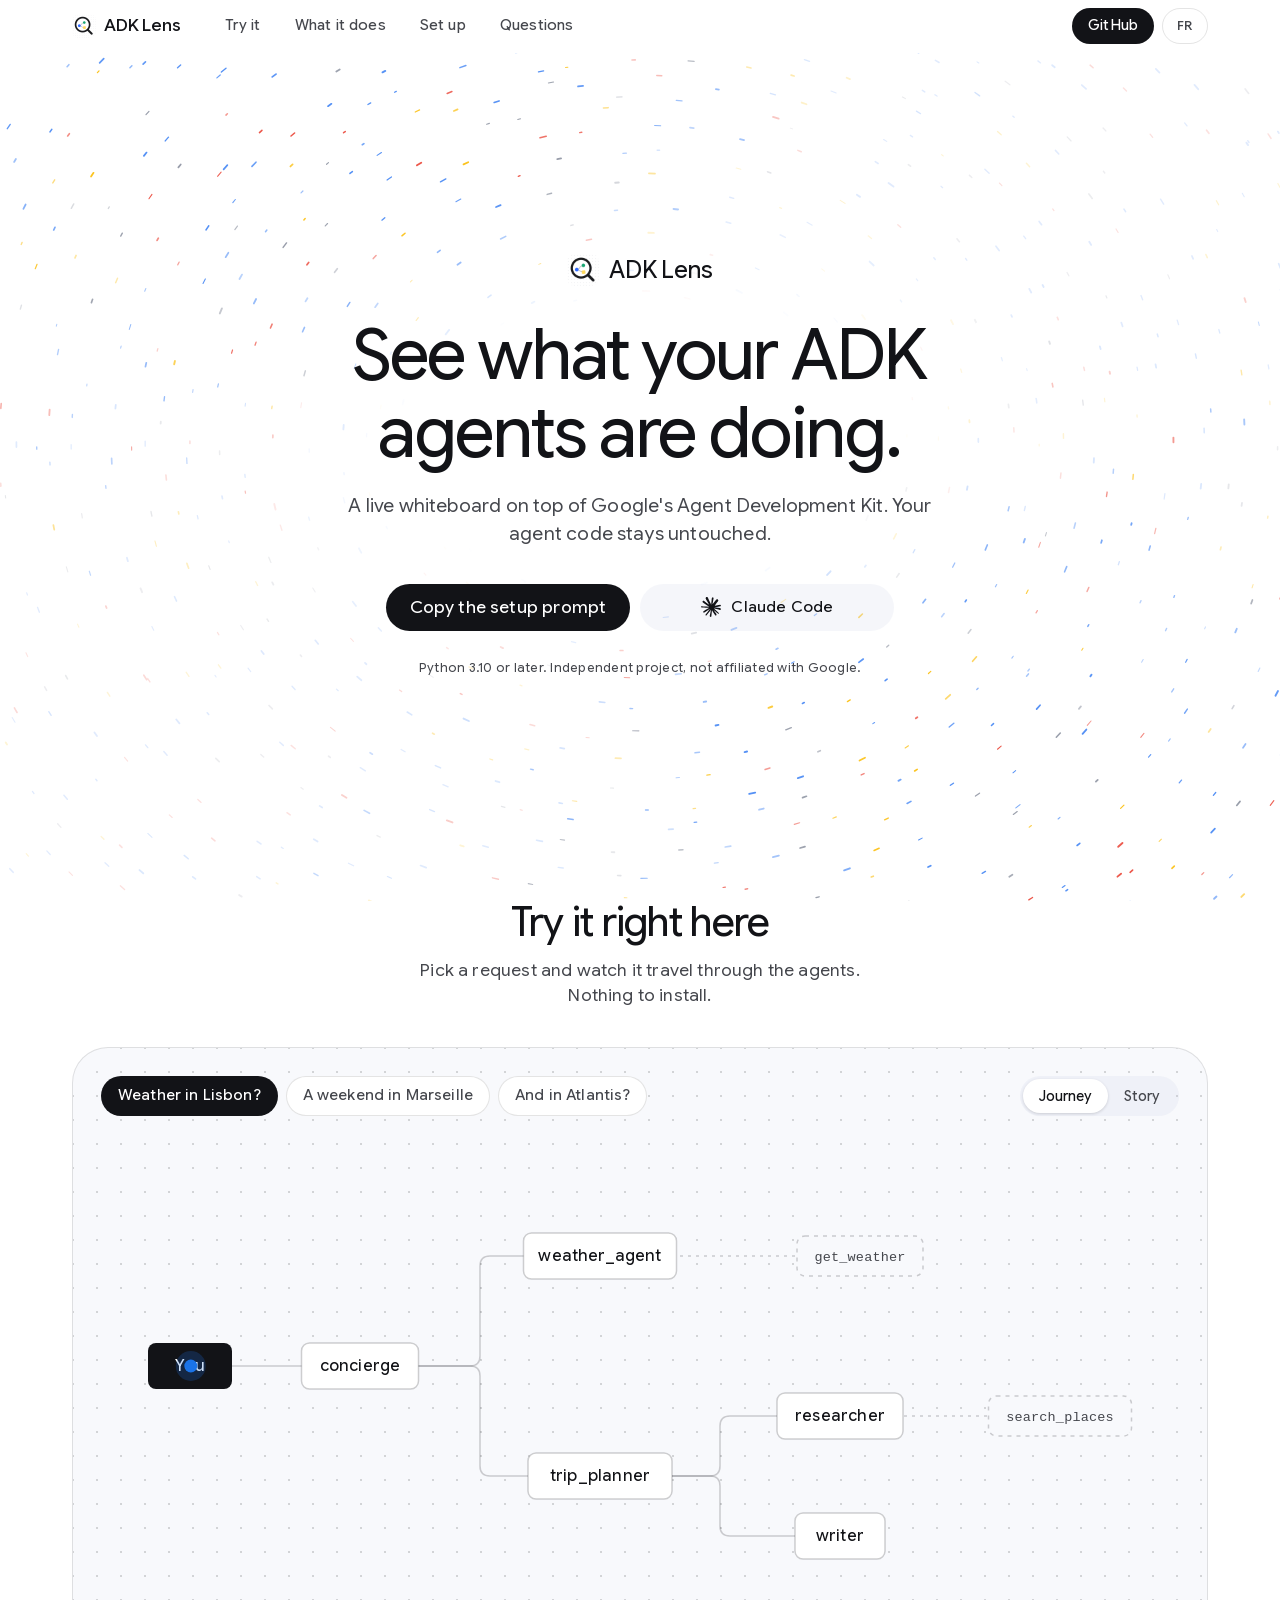
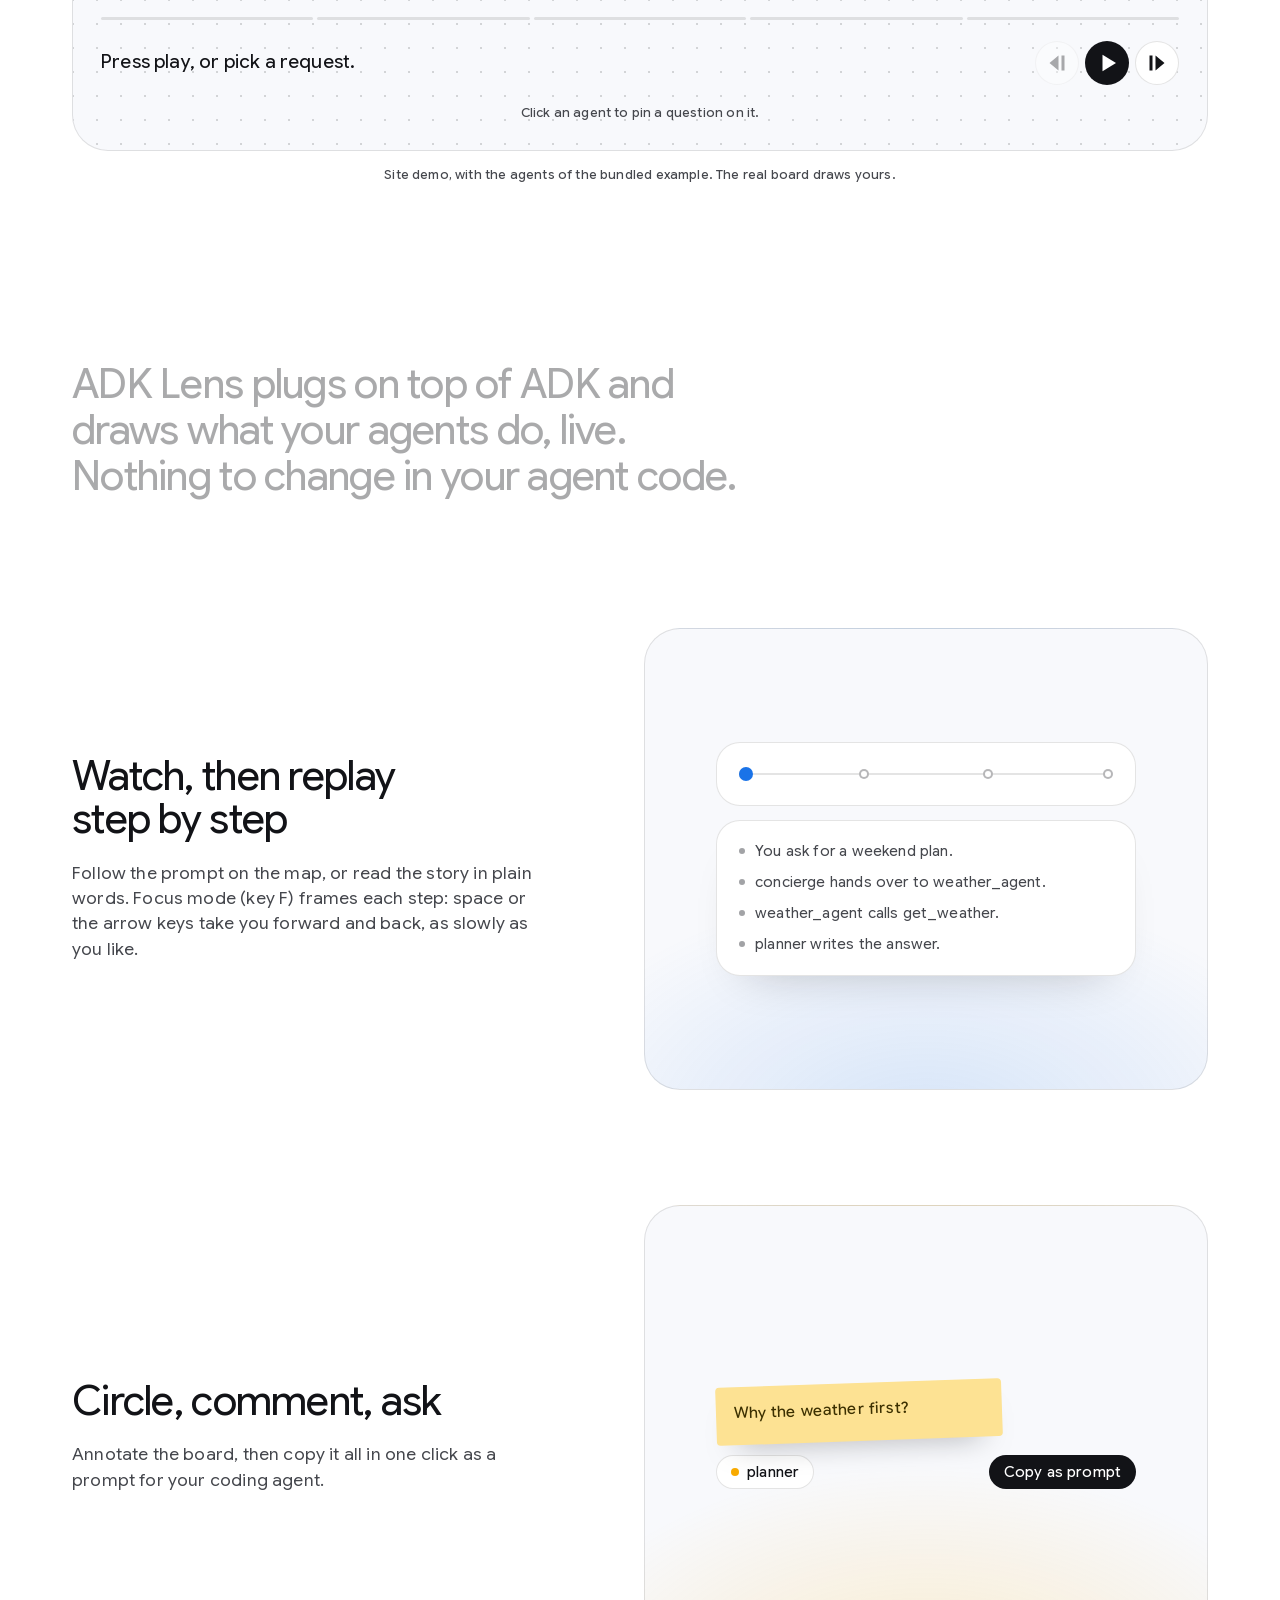
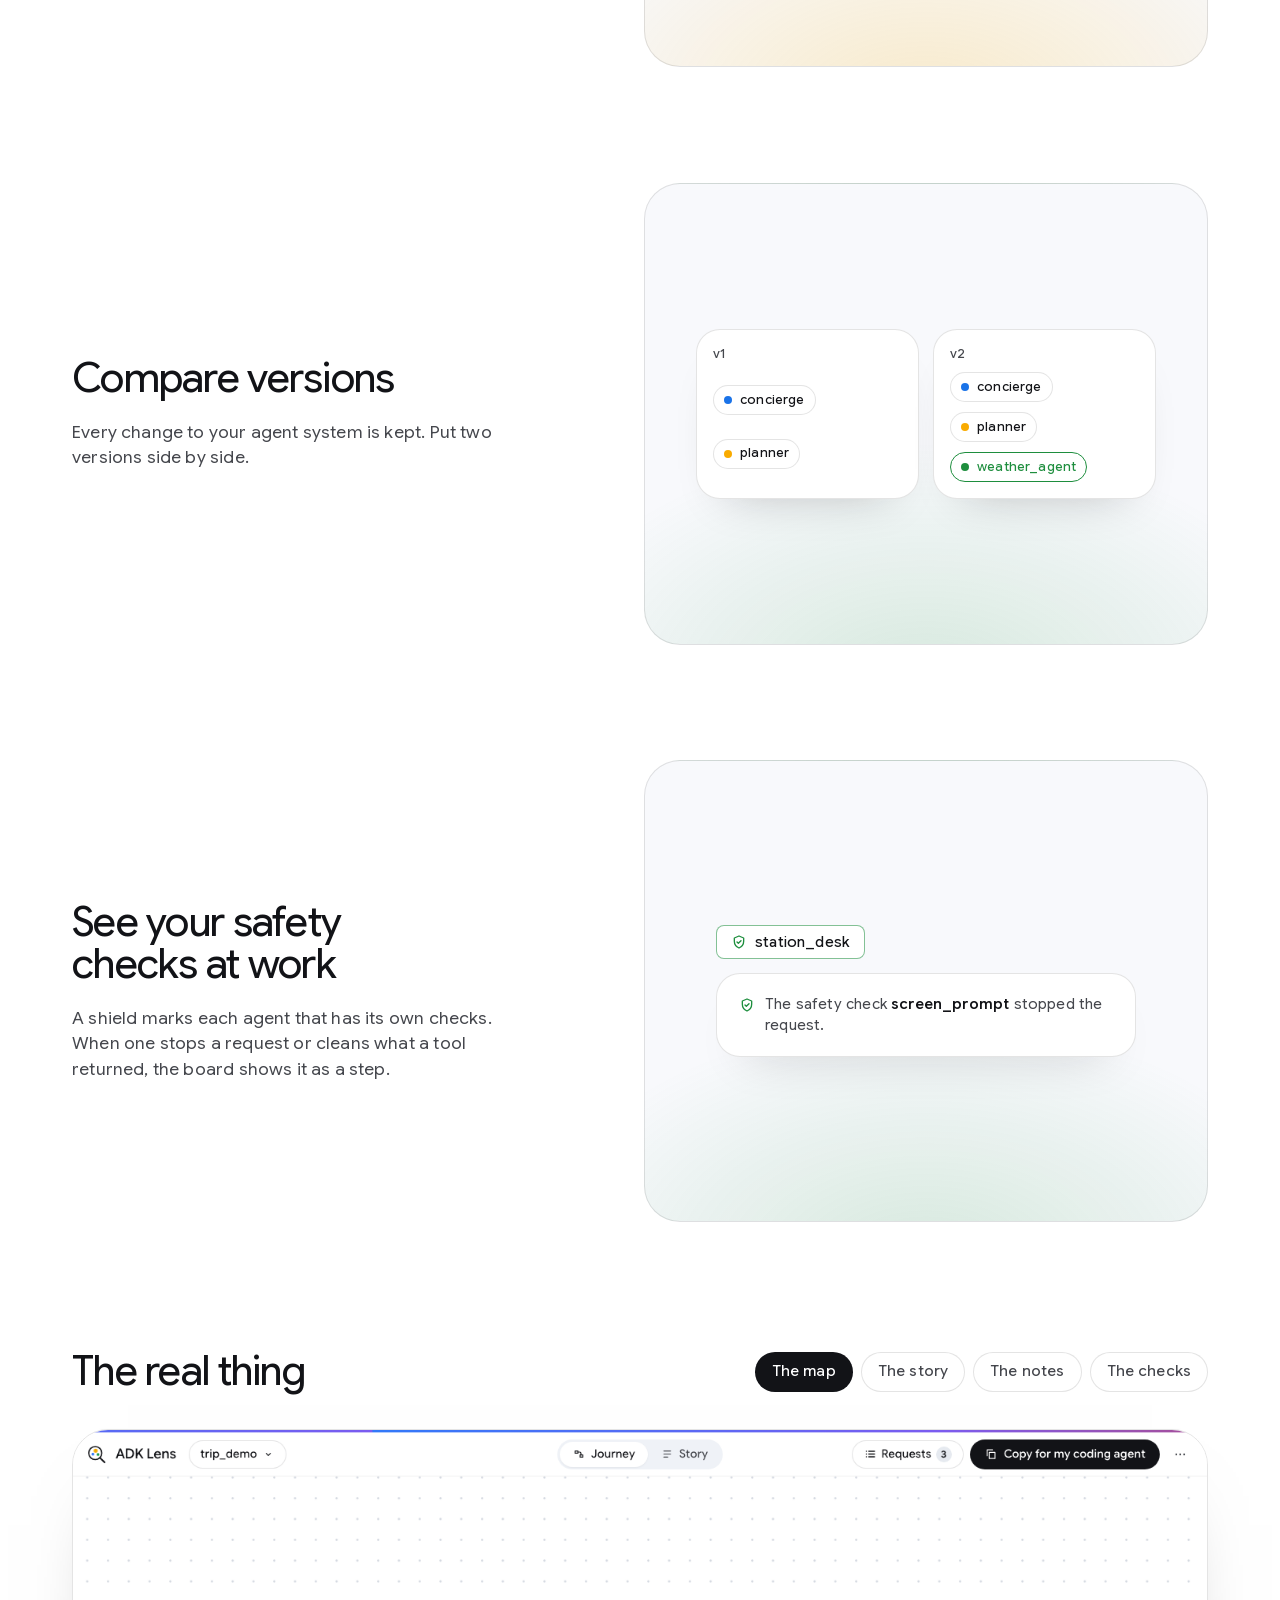
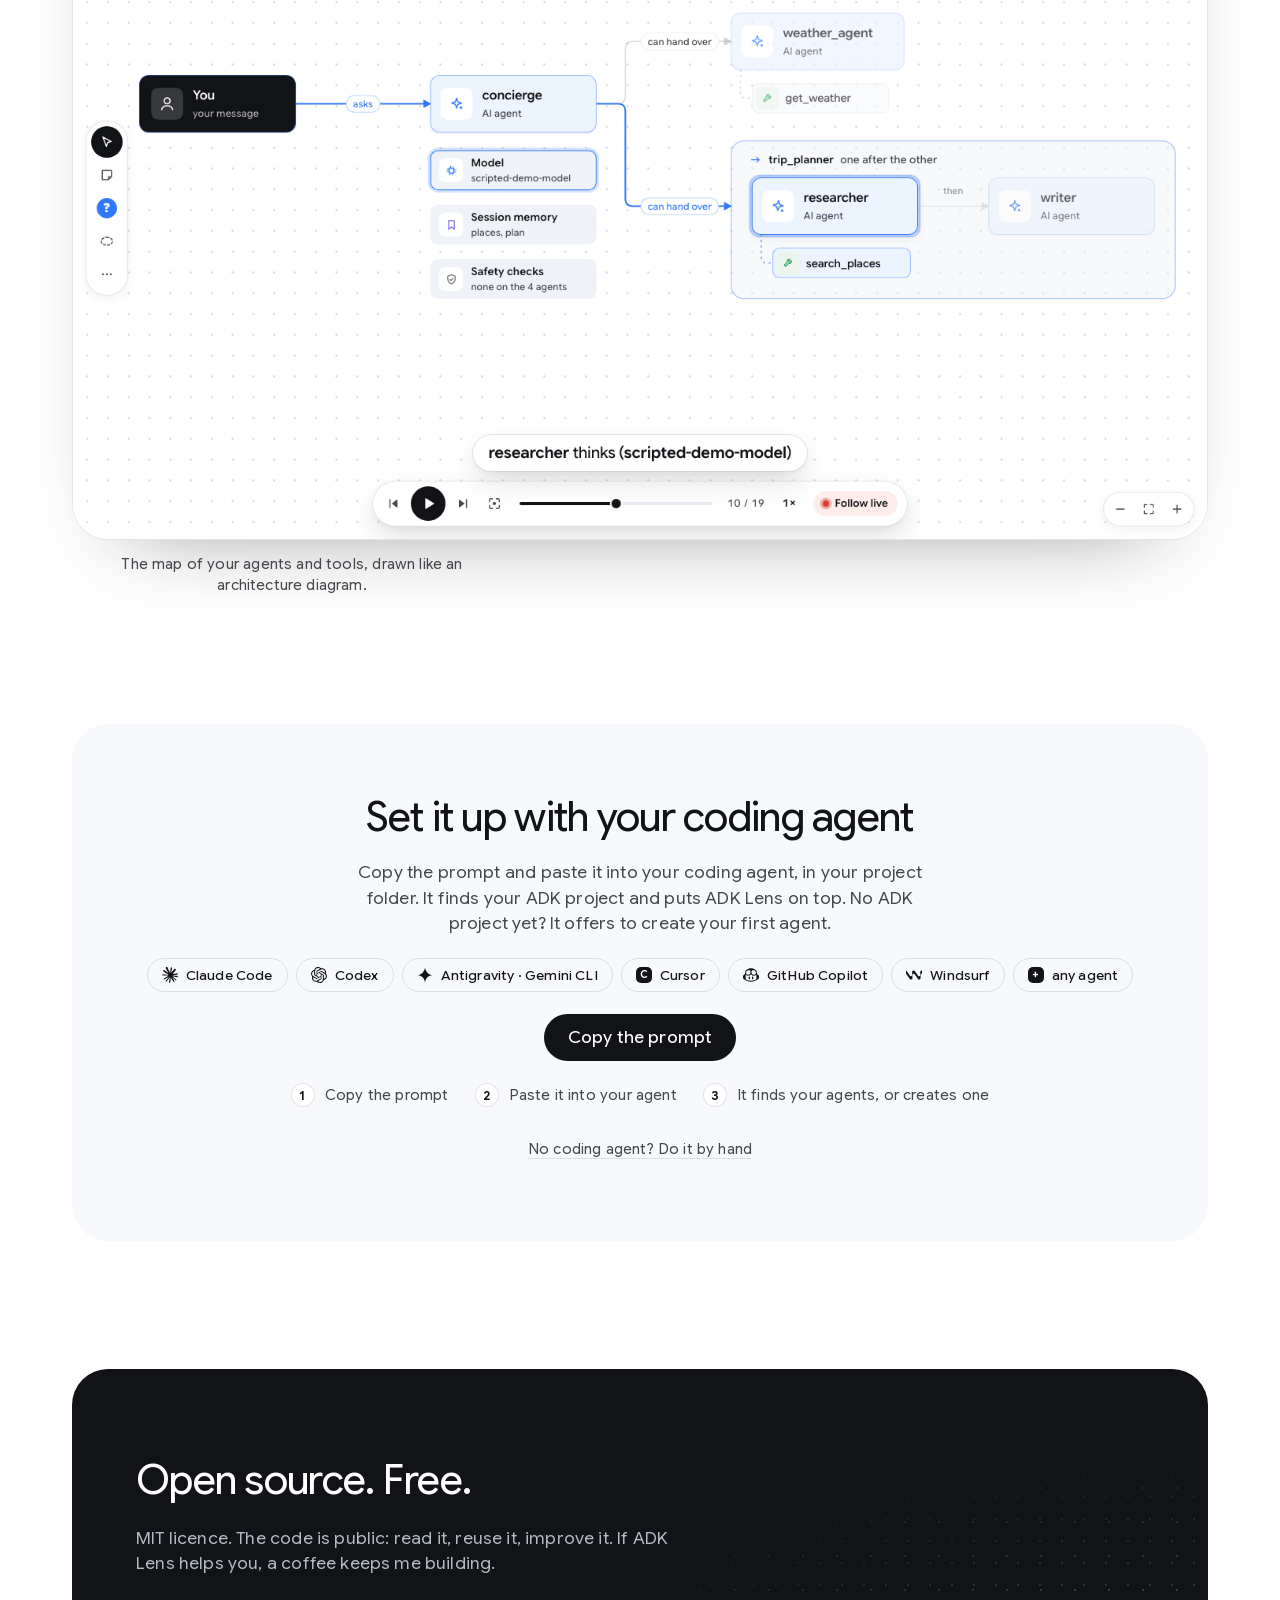
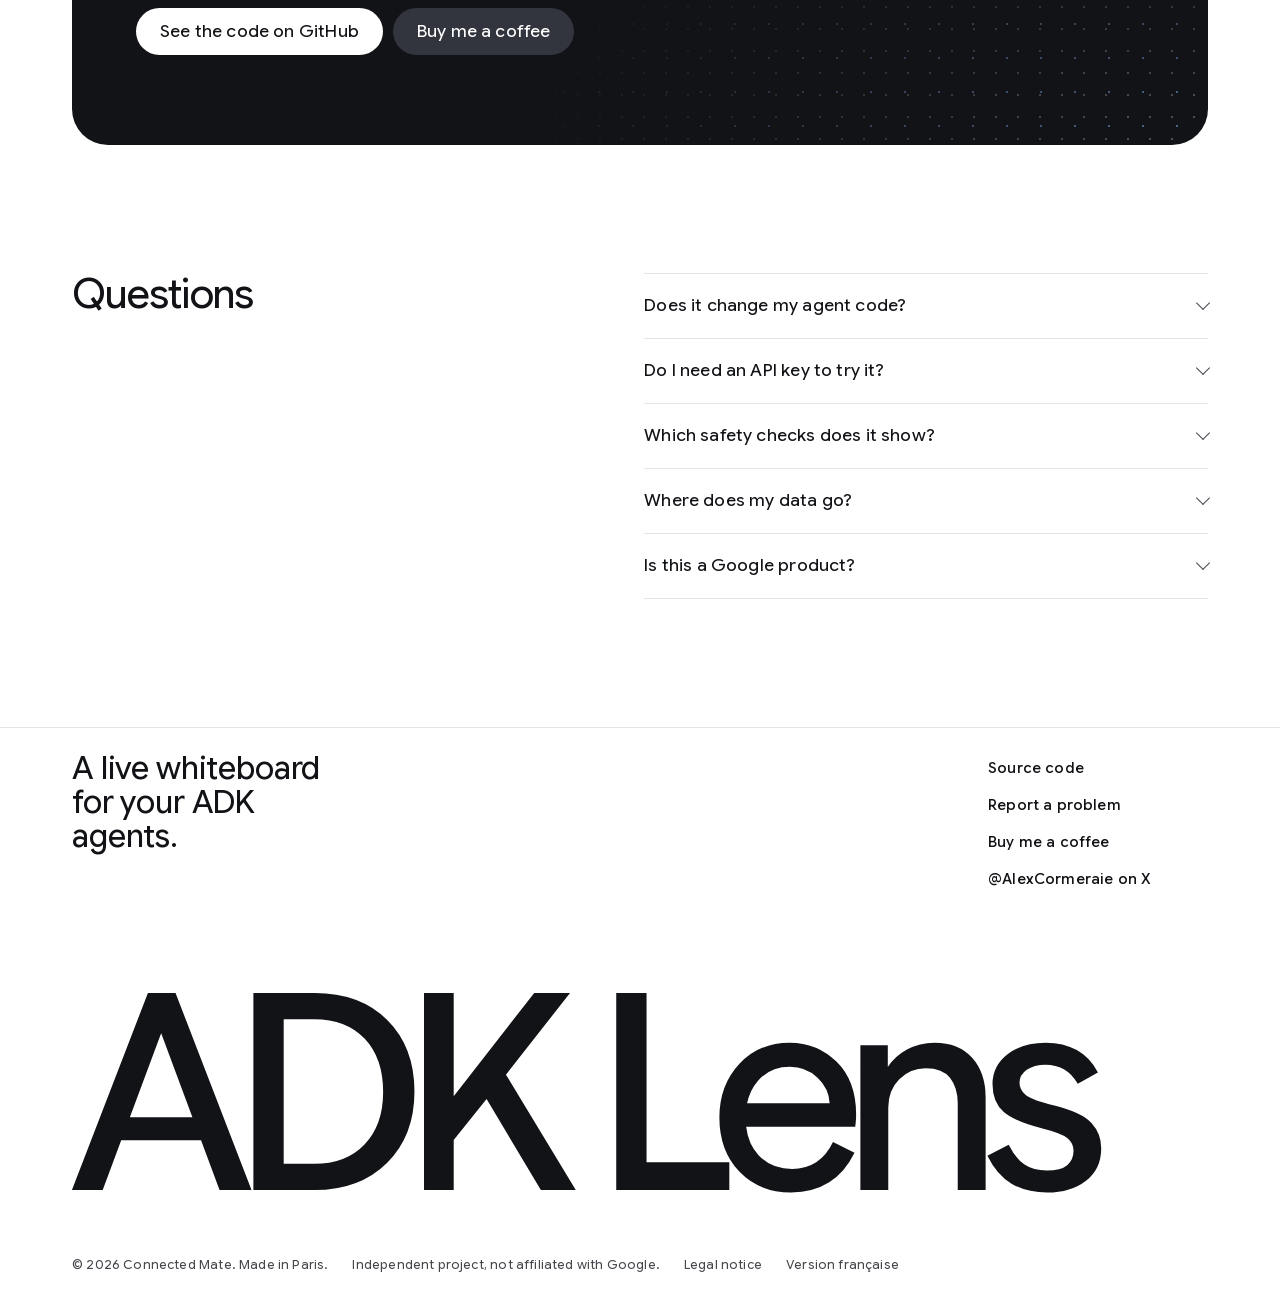
==== commit efd49a5f: "Site: straight map, step-by-step Focus, harder demo and safety checks Fresh screenshots from the rea" ====
--- a/docs/index.html
+++ b/docs/index.html
@@ -98,18 +98,18 @@
   <div class="stage__head"><h2 class="h2" id="try-title">Try it right here</h2><p class="body">Pick a request and watch it travel through the agents. Nothing to install.</p></div>
   <div class="board zoom"><div class="board__canvas play" data-play data-lang="en"><svg viewBox="0 0 720 440" role="img" aria-label="Illustration: a prompt travels from one agent to the next on a dotted whiteboard, next to one sticky note.">
   <path class="b-line" d="M230 224 H290"/>
-  <path class="b-line" d="M440 216 C475 216 465 116 500 116"/>
-  <path class="b-line" d="M440 232 C475 232 465 336 500 336"/>
+  <path class="b-line" d="M440 224 H462 Q470 224 470 216 V124 Q470 116 478 116 H500"/>
+  <path class="b-line" d="M440 224 H462 Q470 224 470 232 V328 Q470 336 478 336 H500"/>
   <path class="b-line" d="M595 142 V190" stroke-dasharray="2 5"/>
   <circle class="b-dot b-dot--a" r="6"/>
   <circle class="b-dot b-dot--b" r="6"/>
   <text class="b-tag" x="24" y="186">YOUR PROMPT</text>
-  <g class="b-node b-node--you"><rect x="20" y="198" width="210" height="52" rx="26"/><text x="125" y="230" text-anchor="middle">Plan my weekend</text></g>
+  <g class="b-node b-node--you"><rect x="20" y="198" width="210" height="52" rx="8"/><text x="125" y="230" text-anchor="middle">Plan my weekend</text></g>
   <text class="b-tag" x="294" y="186">AGENTS</text>
-  <g class="b-node"><rect x="290" y="198" width="150" height="52" rx="26"/><text x="365" y="230" text-anchor="middle">concierge</text></g>
-  <g class="b-node"><rect x="500" y="90" width="190" height="52" rx="26"/><text x="595" y="122" text-anchor="middle">weather_agent</text></g>
-  <g class="b-node b-node--tool"><rect x="520" y="190" width="150" height="44" rx="22"/><text x="595" y="217" text-anchor="middle">get_weather</text></g>
-  <g class="b-node"><rect x="500" y="310" width="140" height="52" rx="26"/><text x="570" y="342" text-anchor="middle">planner</text></g>
+  <g class="b-node"><rect x="290" y="198" width="150" height="52" rx="8"/><text x="365" y="230" text-anchor="middle">concierge</text></g>
+  <g class="b-node"><rect x="500" y="90" width="190" height="52" rx="8"/><text x="595" y="122" text-anchor="middle">weather_agent</text></g>
+  <g class="b-node b-node--tool"><rect x="520" y="190" width="150" height="44" rx="6"/><text x="595" y="217" text-anchor="middle">get_weather</text></g>
+  <g class="b-node"><rect x="500" y="310" width="140" height="52" rx="8"/><text x="570" y="342" text-anchor="middle">planner</text></g>
   <g class="b-note" transform="rotate(-3 135 350)"><rect x="50" y="306" width="170" height="92" rx="3"/><text x="68" y="344">Why the weather</text><text x="68" y="366">first?</text></g>
 </svg></div></div>
   <p class="caption">Site demo, with the agents of the bundled example. The real board draws yours.</p>
@@ -119,7 +119,7 @@
 </section>
 <section class="wrap rows" aria-label="What it does">
   <article class="row">
-    <div class="row__text"><h2 class="h2">Watch, then replay</h2><p class="body">Two views of every run: the prompt&#x27;s journey on the map, or the story in plain words.</p></div>
+    <div class="row__text"><h2 class="h2">Watch, then replay step by step</h2><p class="body">Follow the prompt on the map, or read the story in plain words. Focus mode (key F) frames each step: space or the arrow keys take you forward and back, as slowly as you like.</p></div>
     <div class="card card--a zoom" aria-hidden="true"><div class="card__in"><div class="sheet"><div class="track"><b></b><b></b><b></b><b></b><u></u></div></div><div class="sheet"><ul class="story"><li>You ask for a weekend plan.</li><li>concierge hands over to weather_agent.</li><li>weather_agent calls get_weather.</li><li>planner writes the answer.</li></ul></div></div></div>
   </article>
   <article class="row">
@@ -130,13 +130,18 @@
     <div class="row__text"><h2 class="h2">Compare versions</h2><p class="body">Every change to your agent system is kept. Put two versions side by side.</p></div>
     <div class="card card--c zoom" aria-hidden="true"><div class="versions"><div class="sheet"><span class="caption">v1</span><span class="chip"><i></i>concierge</span><span class="chip chip--amber"><i></i>planner</span></div><div class="sheet"><span class="caption">v2</span><span class="chip"><i></i>concierge</span><span class="chip chip--amber"><i></i>planner</span><span class="chip chip--green chip--new"><i></i>weather_agent</span></div></div></div>
   </article>
+  <article class="row">
+    <div class="row__text"><h2 class="h2">See your safety checks at work</h2><p class="body">A shield marks each agent that has its own checks. When one stops a request or cleans what a tool returned, the board shows it as a step.</p></div>
+    <div class="card card--d zoom" aria-hidden="true"><div class="card__in"><span class="chip chip--shield"><svg viewBox="0 0 24 24" width="16" height="16" fill="none" stroke="currentColor" stroke-width="2" stroke-linecap="round" stroke-linejoin="round" aria-hidden="true"><path d="M12 3l7 3v5c0 4.6-2.9 8.3-7 10-4.1-1.7-7-5.4-7-10V6l7-3Z"/><path d="m9 12 2 2 4-4"/></svg>station_desk</span><div class="sheet"><p class="check"><svg viewBox="0 0 24 24" width="16" height="16" fill="none" stroke="currentColor" stroke-width="2" stroke-linecap="round" stroke-linejoin="round" aria-hidden="true"><path d="M12 3l7 3v5c0 4.6-2.9 8.3-7 10-4.1-1.7-7-5.4-7-10V6l7-3Z"/><path d="m9 12 2 2 4-4"/></svg><span>The safety check <b>screen_prompt</b> stopped the request.</span></p></div></div></div>
+  </article>
 </section>
 <section class="wrap shots" id="shots" data-shots hidden aria-labelledby="shots-title">
   <div class="shots__head"><h2 class="h2" id="shots-title">The real thing</h2><div class="shots__tabs" role="group" aria-label="Screenshots" data-shot-tabs></div></div>
   <div class="shots__frame zoom">
-    <figure class="shot" data-shot="assets/shot-map.png" data-alt="ADK Lens screenshot: the map of agents and tools." data-tab="The map" hidden><figcaption class="small body">The map of your agents and tools.</figcaption></figure>
+    <figure class="shot" data-shot="assets/shot-map.png" data-alt="ADK Lens screenshot: the map of agents and tools, drawn as straight blocks and right-angle arrows." data-tab="The map" hidden><figcaption class="small body">The map of your agents and tools, drawn like an architecture diagram.</figcaption></figure>
     <figure class="shot" data-shot="assets/shot-linear.png" data-alt="ADK Lens screenshot: the Story view of a run." data-tab="The story" hidden><figcaption class="small body">A run, told in plain words.</figcaption></figure>
     <figure class="shot" data-shot="assets/shot-notes.png" data-alt="ADK Lens screenshot: notes on the board." data-tab="The notes" hidden><figcaption class="small body">Your notes, ready to copy as a prompt.</figcaption></figure>
+    <figure class="shot" data-shot="assets/shot-checks.png" data-alt="ADK Lens screenshot: on the harder demo, a safety check stopped a request and the board shows it as a step." data-tab="The checks" hidden><figcaption class="small body">A safety check stops a request, and you see it.</figcaption></figure>
   </div>
 </section>
 <section class="wrap setup" id="agent" aria-labelledby="agent-title">
@@ -146,7 +151,7 @@
     <ul class="agents" role="list"><li><svg viewBox="0 0 24 24" width="20" height="20" fill="currentColor" aria-hidden="true" focusable="false"><path d="m4.7144 15.9555 4.7174-2.6471.079-.2307-.079-.1275h-.2307l-.7893-.0486-2.6956-.0729-2.3375-.0971-2.2646-.1214-.5707-.1215-.5343-.7042.0546-.3522.4797-.3218.686.0608 1.5179.1032 2.2767.1578 1.6514.0972 2.4468.255h.3886l.0546-.1579-.1336-.0971-.1032-.0972L6.973 9.8356l-2.55-1.6879-1.3356-.9714-.7225-.4918-.3643-.4614-.1578-1.0078.6557-.7225.8803.0607.2246.0607.8925.686 1.9064 1.4754 2.4893 1.8336.3643.3035.1457-.1032.0182-.0728-.164-.2733-1.3539-2.4467-1.445-2.4893-.6435-1.032-.17-.6194c-.0607-.255-.1032-.4674-.1032-.7285L6.287.1335 6.6997 0l.9957.1336.419.3642.6192 1.4147 1.0018 2.2282 1.5543 3.0296.4553.8985.2429.8318.091.255h.1579v-.1457l.1275-1.706.2368-2.0947.2307-2.6957.0789-.7589.3764-.9107.7468-.4918.5828.2793.4797.686-.0668.4433-.2853 1.8517-.5586 2.9021-.3643 1.9429h.2125l.2429-.2429.9835-1.3053 1.6514-2.0643.7286-.8196.85-.9046.5464-.4311h1.0321l.759 1.1293-.34 1.1657-1.0625 1.3478-.8804 1.1414-1.2628 1.7-.7893 1.36.0729.1093.1882-.0183 2.8535-.607 1.5421-.2794 1.8396-.3157.8318.3886.091.3946-.3278.8075-1.967.4857-2.3072.4614-3.4364.8136-.0425.0304.0486.0607 1.5482.1457.6618.0364h1.621l3.0175.2247.7892.522.4736.6376-.079.4857-1.2142.6193-1.6393-.3886-3.825-.9107-1.3113-.3279h-.1822v.1093l1.0929 1.0686 2.0035 1.8092 2.5075 2.3314.1275.5768-.3218.4554-.34-.0486-2.2039-1.6575-.85-.7468-1.9246-1.621h-.1275v.17l.4432.6496 2.3436 3.5214.1214 1.0807-.17.3521-.6071.2125-.6679-.1214-1.3721-1.9246L14.38 17.959l-1.1414-1.9428-.1397.079-.674 7.2552-.3156.3703-.7286.2793-.6071-.4614-.3218-.7468.3218-1.4753.3886-1.9246.3157-1.53.2853-1.9004.17-.6314-.0121-.0425-.1397.0182-1.4328 1.9672-2.1796 2.9446-1.7243 1.8456-.4128.164-.7164-.3704.0667-.6618.4008-.5889 2.386-3.0357 1.4389-1.882.929-1.0868-.0062-.1579h-.0546l-6.3385 4.1164-1.1293.1457-.4857-.4554.0608-.7467.2307-.2429 1.9064-1.3114Z"/></svg>Claude Code</li><li><svg viewBox="0 0 24 24" width="20" height="20" fill="currentColor" aria-hidden="true" focusable="false"><path d="M22.2819 9.8211a5.9847 5.9847 0 0 0-.5157-4.9108 6.0462 6.0462 0 0 0-6.5098-2.9A6.0651 6.0651 0 0 0 4.9807 4.1818a5.9847 5.9847 0 0 0-3.9977 2.9 6.0462 6.0462 0 0 0 .7427 7.0966 5.98 5.98 0 0 0 .511 4.9107 6.051 6.051 0 0 0 6.5146 2.9001A5.9847 5.9847 0 0 0 13.2599 24a6.0557 6.0557 0 0 0 5.7718-4.2058 5.9894 5.9894 0 0 0 3.9977-2.9001 6.0557 6.0557 0 0 0-.7475-7.0729zm-9.022 12.6081a4.4755 4.4755 0 0 1-2.8764-1.0408l.1419-.0804 4.7783-2.7582a.7948.7948 0 0 0 .3927-.6813v-6.7369l2.02 1.1686a.071.071 0 0 1 .038.052v5.5826a4.504 4.504 0 0 1-4.4945 4.4944zm-9.6607-4.1254a4.4708 4.4708 0 0 1-.5346-3.0137l.142.0852 4.783 2.7582a.7712.7712 0 0 0 .7806 0l5.8428-3.3685v2.3324a.0804.0804 0 0 1-.0332.0615L9.74 19.9502a4.4992 4.4992 0 0 1-6.1408-1.6464zM2.3408 7.8956a4.485 4.485 0 0 1 2.3655-1.9728V11.6a.7664.7664 0 0 0 .3879.6765l5.8144 3.3543-2.0201 1.1685a.0757.0757 0 0 1-.071 0l-4.8303-2.7865A4.504 4.504 0 0 1 2.3408 7.872zm16.5963 3.8558L13.1038 8.364 15.1192 7.2a.0757.0757 0 0 1 .071 0l4.8303 2.7913a4.4944 4.4944 0 0 1-.6765 8.1042v-5.6772a.79.79 0 0 0-.407-.667zm2.0107-3.0231l-.142-.0852-4.7735-2.7818a.7759.7759 0 0 0-.7854 0L9.409 9.2297V6.8974a.0662.0662 0 0 1 .0284-.0615l4.8303-2.7866a4.4992 4.4992 0 0 1 6.6802 4.66zM8.3065 12.863l-2.02-1.1638a.0804.0804 0 0 1-.038-.0567V6.0742a4.4992 4.4992 0 0 1 7.3757-3.4537l-.142.0805L8.704 5.459a.7948.7948 0 0 0-.3927.6813zm1.0976-2.3654l2.602-1.4998 2.6069 1.4998v2.9994l-2.5974 1.4997-2.6067-1.4997Z"/></svg>Codex</li><li><svg viewBox="0 0 24 24" width="20" height="20" fill="currentColor" aria-hidden="true" focusable="false"><path d="M11.04 19.32Q12 21.51 12 24q0-2.49.93-4.68.96-2.19 2.58-3.81t3.81-2.55Q21.51 12 24 12q-2.49 0-4.68-.93a12.3 12.3 0 0 1-3.81-2.58 12.3 12.3 0 0 1-2.58-3.81Q12 2.49 12 0q0 2.49-.96 4.68-.93 2.19-2.55 3.81a12.3 12.3 0 0 1-3.81 2.58Q2.49 12 0 12q2.49 0 4.68.96 2.19.93 3.81 2.55t2.55 3.81"/></svg>Antigravity · Gemini CLI</li><li><span class="mono-chip" aria-hidden="true">C</span>Cursor</li><li><svg viewBox="0 0 24 24" width="20" height="20" fill="currentColor" aria-hidden="true" focusable="false"><path d="M23.922 16.997C23.061 18.492 18.063 22.02 12 22.02 5.937 22.02.939 18.492.078 16.997A.641.641 0 0 1 0 16.741v-2.869a.883.883 0 0 1 .053-.22c.372-.935 1.347-2.292 2.605-2.656.167-.429.414-1.055.644-1.517a10.098 10.098 0 0 1-.052-1.086c0-1.331.282-2.499 1.132-3.368.397-.406.89-.717 1.474-.952C7.255 2.937 9.248 1.98 11.978 1.98c2.731 0 4.767.957 6.166 2.093.584.235 1.077.546 1.474.952.85.869 1.132 2.037 1.132 3.368 0 .368-.014.733-.052 1.086.23.462.477 1.088.644 1.517 1.258.364 2.233 1.721 2.605 2.656a.841.841 0 0 1 .053.22v2.869a.641.641 0 0 1-.078.256Zm-11.75-5.992h-.344a4.359 4.359 0 0 1-.355.508c-.77.947-1.918 1.492-3.508 1.492-1.725 0-2.989-.359-3.782-1.259a2.137 2.137 0 0 1-.085-.104L4 11.746v6.585c1.435.779 4.514 2.179 8 2.179 3.486 0 6.565-1.4 8-2.179v-6.585l-.098-.104s-.033.045-.085.104c-.793.9-2.057 1.259-3.782 1.259-1.59 0-2.738-.545-3.508-1.492a4.359 4.359 0 0 1-.355-.508Zm2.328 3.25c.549 0 1 .451 1 1v2c0 .549-.451 1-1 1-.549 0-1-.451-1-1v-2c0-.549.451-1 1-1Zm-5 0c.549 0 1 .451 1 1v2c0 .549-.451 1-1 1-.549 0-1-.451-1-1v-2c0-.549.451-1 1-1Zm3.313-6.185c.136 1.057.403 1.913.878 2.497.442.544 1.134.938 2.344.938 1.573 0 2.292-.337 2.657-.751.384-.435.558-1.15.558-2.361 0-1.14-.243-1.847-.705-2.319-.477-.488-1.319-.862-2.824-1.025-1.487-.161-2.192.138-2.533.529-.269.307-.437.808-.438 1.578v.021c0 .265.021.562.063.893Zm-1.626 0c.042-.331.063-.628.063-.894v-.02c-.001-.77-.169-1.271-.438-1.578-.341-.391-1.046-.69-2.533-.529-1.505.163-2.347.537-2.824 1.025-.462.472-.705 1.179-.705 2.319 0 1.211.175 1.926.558 2.361.365.414 1.084.751 2.657.751 1.21 0 1.902-.394 2.344-.938.475-.584.742-1.44.878-2.497Z"/></svg>GitHub Copilot</li><li><svg viewBox="0 0 24 24" width="20" height="20" fill="currentColor" aria-hidden="true" focusable="false"><path d="M23.55 5.067c-1.2038-.002-2.1806.973-2.1806 2.1765v4.8676c0 .972-.8035 1.7594-1.7597 1.7594-.568 0-1.1352-.286-1.4718-.7659l-4.9713-7.1003c-.4125-.5896-1.0837-.941-1.8103-.941-1.1334 0-2.1533.9635-2.1533 2.153v4.8957c0 .972-.7969 1.7594-1.7596 1.7594-.57 0-1.1363-.286-1.4728-.7658L.4076 5.1598C.2822 4.9798 0 5.0688 0 5.2882v4.2452c0 .2147.0656.4228.1884.599l5.4748 7.8183c.3234.462.8006.8052 1.3509.9298 1.3771.313 2.6446-.747 2.6446-2.0977v-4.893c0-.972.7875-1.7593 1.7596-1.7593h.003a1.798 1.798 0 0 1 1.4718.7658l4.9723 7.0994c.4135.5905 1.05.941 1.8093.941 1.1587 0 2.1515-.9645 2.1515-2.153v-4.8948c0-.972.7875-1.7594 1.7596-1.7594h.194a.22.22 0 0 0 .2204-.2202v-4.622a.22.22 0 0 0-.2203-.2203Z"/></svg>Windsurf</li><li><span class="mono-chip" aria-hidden="true">+</span>any agent</li></ul>
     <button class="btn btn--primary" type="button" data-copy="Set up ADK Lens (a live whiteboard for Google ADK agents) in the folder where you are working now. Follow https://github.com/Connected-Mate/adk-lens/blob/main/AGENT-SETUP.md exactly. First look for a project that uses Google ADK here. If you find one, install ADK Lens on top of it without changing its code, and show me my own agents on the board. If you find none, tell me, then offer to install Google ADK and create a first agent with me, and put ADK Lens on it. Prove that it works. Only ask me what is strictly necessary and ask before any sensitive action (password, API key, admin rights, deletion)." data-copied="Prompt copied. Paste it into your coding agent." data-fail="Your browser blocked the copy." data-fail-link="Open the setup guide" data-fail-href="https://github.com/Connected-Mate/adk-lens/blob/main/AGENT-SETUP.md"><span class="is-idle">Copy the prompt</span><span class="is-done" aria-hidden="true">Prompt copied</span></button>
     <ol class="steps small"><li>Copy the prompt</li><li>Paste it into your agent</li><li>It finds your agents, or creates one</li></ol>
-    <details class="manual"><summary>No coding agent? Do it by hand</summary><div class="manual__in"><div class="manual__cmd"><code>pip install &quot;git+https://github.com/Connected-Mate/adk-lens&quot;</code><code>adk-lens demo</code></div><button class="btn btn--soft btn--sm" type="button" data-copy="pip install &quot;git+https://github.com/Connected-Mate/adk-lens&quot;
+    <details class="manual"><summary>No coding agent? Do it by hand</summary><div class="manual__in"><div class="manual__cmd"><code>pip install &quot;git+https://github.com/Connected-Mate/adk-lens&quot;</code><code>adk-lens demo</code></div><p class="manual__more">Want more to look at? Then run <code>adk-lens demo hard</code></p><button class="btn btn--soft btn--sm" type="button" data-copy="pip install &quot;git+https://github.com/Connected-Mate/adk-lens&quot;
 adk-lens demo" data-copied="Commands copied. Paste them into your terminal."><span class="is-idle">Copy the two commands</span><span class="is-done" aria-hidden="true">Commands copied</span></button></div></details>
   </div>
 </section>
@@ -159,7 +164,8 @@
   <h2 class="h2" id="faq-title">Questions</h2>
   <div>
       <details class="qa"><summary>Does it change my agent code?</summary><p>No. ADK Lens sits on top of ADK. To remove it: adk-lens stop, adk-lens off, then pip uninstall adk-lens.</p></details>
-      <details class="qa"><summary>Do I need an API key to try it?</summary><p>No. adk-lens demo runs with a fake model, no key needed.</p></details>
+      <details class="qa"><summary>Do I need an API key to try it?</summary><p>No. adk-lens demo runs with a fake model, no key needed. Want more to look at? adk-lens demo hard plays a station desk with 15 agents, on invented data.</p></details>
+      <details class="qa"><summary>Which safety checks does it show?</summary><p>The ones your agents carry themselves, as ADK callbacks. You see when one stops a request or changes what a tool returned. One limit: a check that blocks a tool before it is called does not show.</p></details>
       <details class="qa"><summary>Where does my data go?</summary><p>Nowhere: the board runs on your machine, at 127.0.0.1:4790. This site has no cookies and no trackers.</p></details>
       <details class="qa"><summary>Is this a Google product?</summary><p>No. It is an independent project under the MIT licence. “ADK” only names the tool it works with.</p></details>
   </div>
--- a/docs/lens.css
+++ b/docs/lens.css
@@ -282,6 +282,11 @@
 .versions .sheet { padding: 16px; display: grid; gap: 10px; justify-items: start; }
 .versions .chip { height: 30px; padding: 0 10px; font-size: 12.5px; max-width: 100%; }
 .chip--new { border-color: var(--green); color: var(--green); }
+.card--d { background: radial-gradient(120% 90% at 50% 110%, color-mix(in srgb, var(--green) 16%, transparent), transparent 60%), var(--surface); }
+.chip--shield { justify-self: start; border-radius: 8px; border-color: color-mix(in srgb, var(--green) 55%, transparent); }
+.chip--shield svg, .check svg { flex: none; color: var(--green); }
+.check { display: flex; gap: 10px; align-items: flex-start; font-size: 14.5px; line-height: 1.45; color: var(--ink-2); }
+.check svg { margin-top: 3px; } .check b { font-weight: 550; color: var(--ink); }
 
 /* real screenshots: one frame, one tab per picture; shown only when the files exist */
 .shots { display: grid; gap: clamp(20px, 3vw, 36px); padding-bottom: clamp(72px, 10vw, 140px); }
@@ -314,6 +319,7 @@
 .manual__cmd { width: 100%; display: grid; gap: 6px; padding: 16px 20px; border-radius: var(--r-lg); background: var(--bg); border: 1px solid var(--line); text-align: left; }
 .manual__cmd code { font: 400 13.5px/1.5 var(--mono); color: var(--ink); overflow-wrap: anywhere; }
 .manual__cmd code::before { content: "$ "; color: var(--ink-2); }
+.manual__more { text-align: center; } .manual__more code { font: 400 13.5px/1.5 var(--mono); color: var(--ink); white-space: nowrap; }
 
 /* open source + coffee: the dark block */
 .night { margin-inline: var(--m); padding: clamp(40px, 7vw, 96px) clamp(24px, 5vw, 72px); border-radius: var(--r-xl); background-color: var(--night); color: #fff; display: grid; gap: 24px; position: relative; overflow: hidden; isolation: isolate; }
@@ -385,8 +391,8 @@
 
   /* board: one dot follows the prompt */
   .b-dot { offset-rotate: 0deg; animation: travel 7s cubic-bezier(.45, .05, .35, 1) infinite; }
-  .b-dot--a { offset-path: path("M230 224 L290 224 L440 216 C475 216 465 116 500 116 L595 116 L595 190"); }
-  .b-dot--b { offset-path: path("M230 224 L290 224 L440 232 C475 232 465 336 500 336"); animation-delay: 3.5s; }
+  .b-dot--a { offset-path: path("M230 224 H462 Q470 224 470 216 V124 Q470 116 478 116 H595 V190"); }
+  .b-dot--b { offset-path: path("M230 224 H462 Q470 224 470 232 V328 Q470 336 478 336 H500"); animation-delay: 3.5s; }
   @keyframes travel { 0% { offset-distance: 0%; opacity: 0; } 5% { opacity: 1; } 42% { opacity: 1; } 50%, 100% { offset-distance: 100%; opacity: 0; } }
 
   /* playable board: the active agent breathes, the dot glows */
@@ -413,6 +419,9 @@
   .chip--btn { animation: press 5s var(--ease) infinite; }
   @keyframes press { 0%, 70%, 100% { transform: scale(1); } 76% { transform: scale(.94); } 84% { transform: scale(1); } }
   .chip--new { animation: appear 5s var(--ease) infinite; }
+  .chip--shield { animation: guard 5s var(--ease) infinite; }
+  @keyframes guard { 0%, 20%, 100% { box-shadow: 0 0 0 0 transparent; } 30%, 80% { box-shadow: 0 0 0 5px color-mix(in srgb, var(--green) 22%, transparent); } }
+  .card--d .sheet { animation: appear 5s var(--ease) infinite; }
   @keyframes appear { 0%, 18% { opacity: 0; transform: scale(.9); } 30%, 92% { opacity: 1; transform: none; } 100% { opacity: 0; transform: scale(.9); } }
 
   /* scroll: visuals zoom into place; text is never hidden */
@@ -434,7 +443,7 @@
 @media (prefers-reduced-motion: reduce) {
   html { scroll-behavior: auto; }
   *, *::before, *::after { transition-duration: .01ms !important; }
-  .b-dot--a { offset-path: path("M230 224 L290 224 L440 216 C475 216 465 116 500 116 L595 116 L595 190"); offset-distance: 58%; offset-rotate: 0deg; }
+  .b-dot--a { offset-path: path("M230 224 H462 Q470 224 470 216 V124 Q470 116 478 116 H595 V190"); offset-distance: 58%; offset-rotate: 0deg; }
   .b-dot--b { display: none; }
   .rot { height: auto; padding: 10px 18px; border-radius: var(--r-lg); max-width: 100%; }
   .rot__list { flex-direction: row; flex-wrap: wrap; justify-content: center; gap: 2px 18px; }
